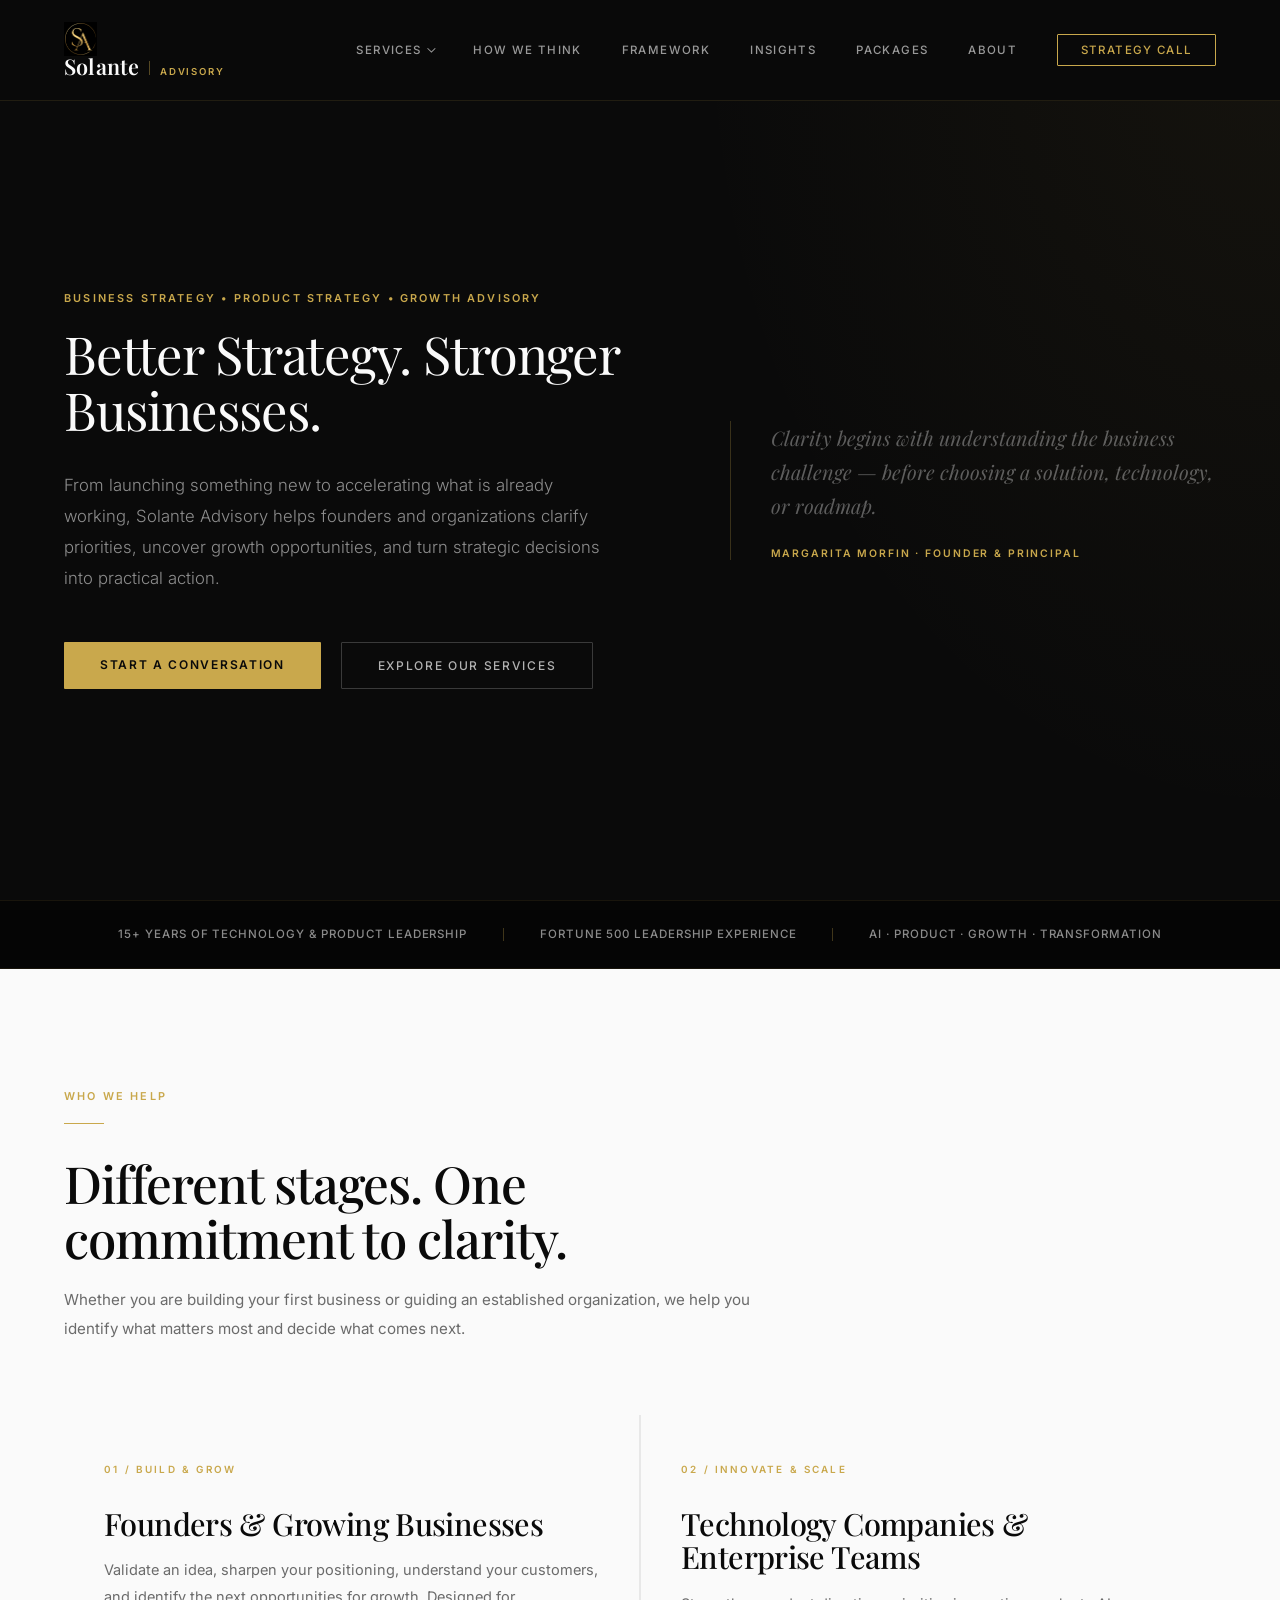
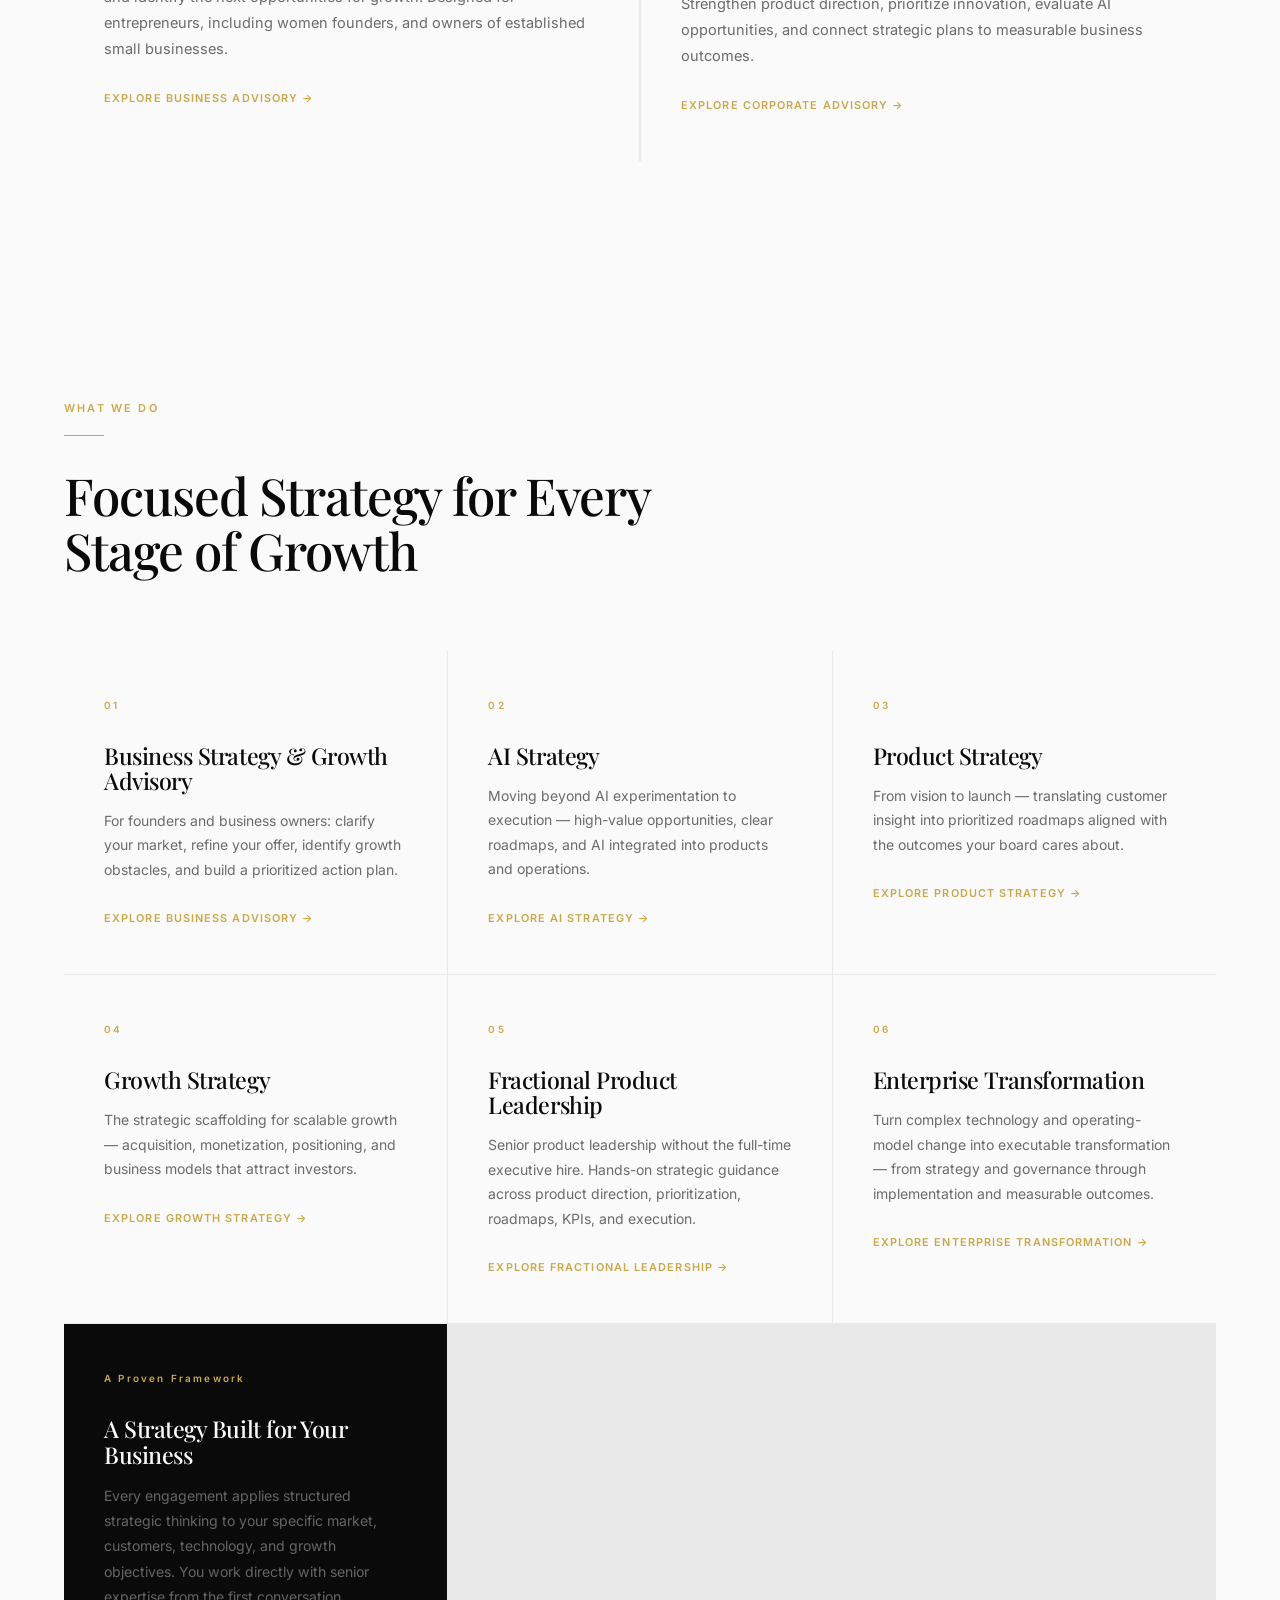
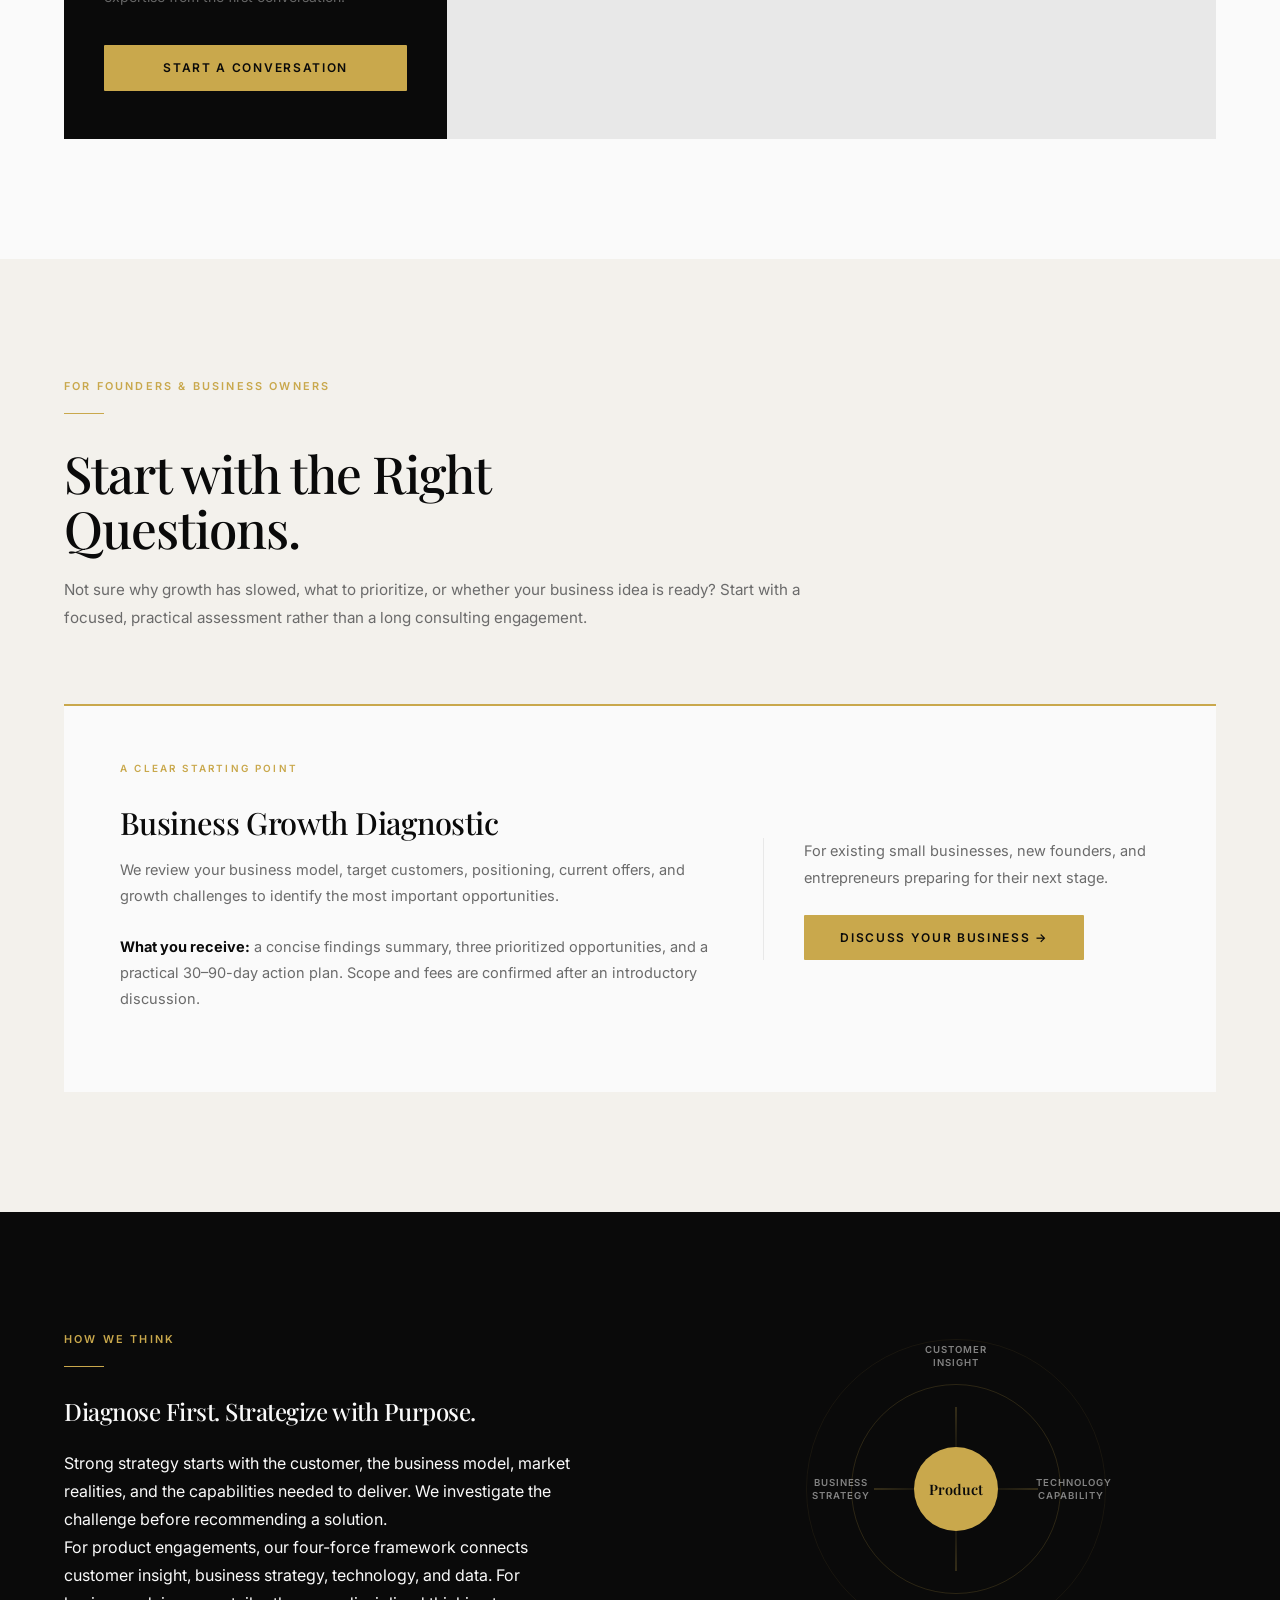
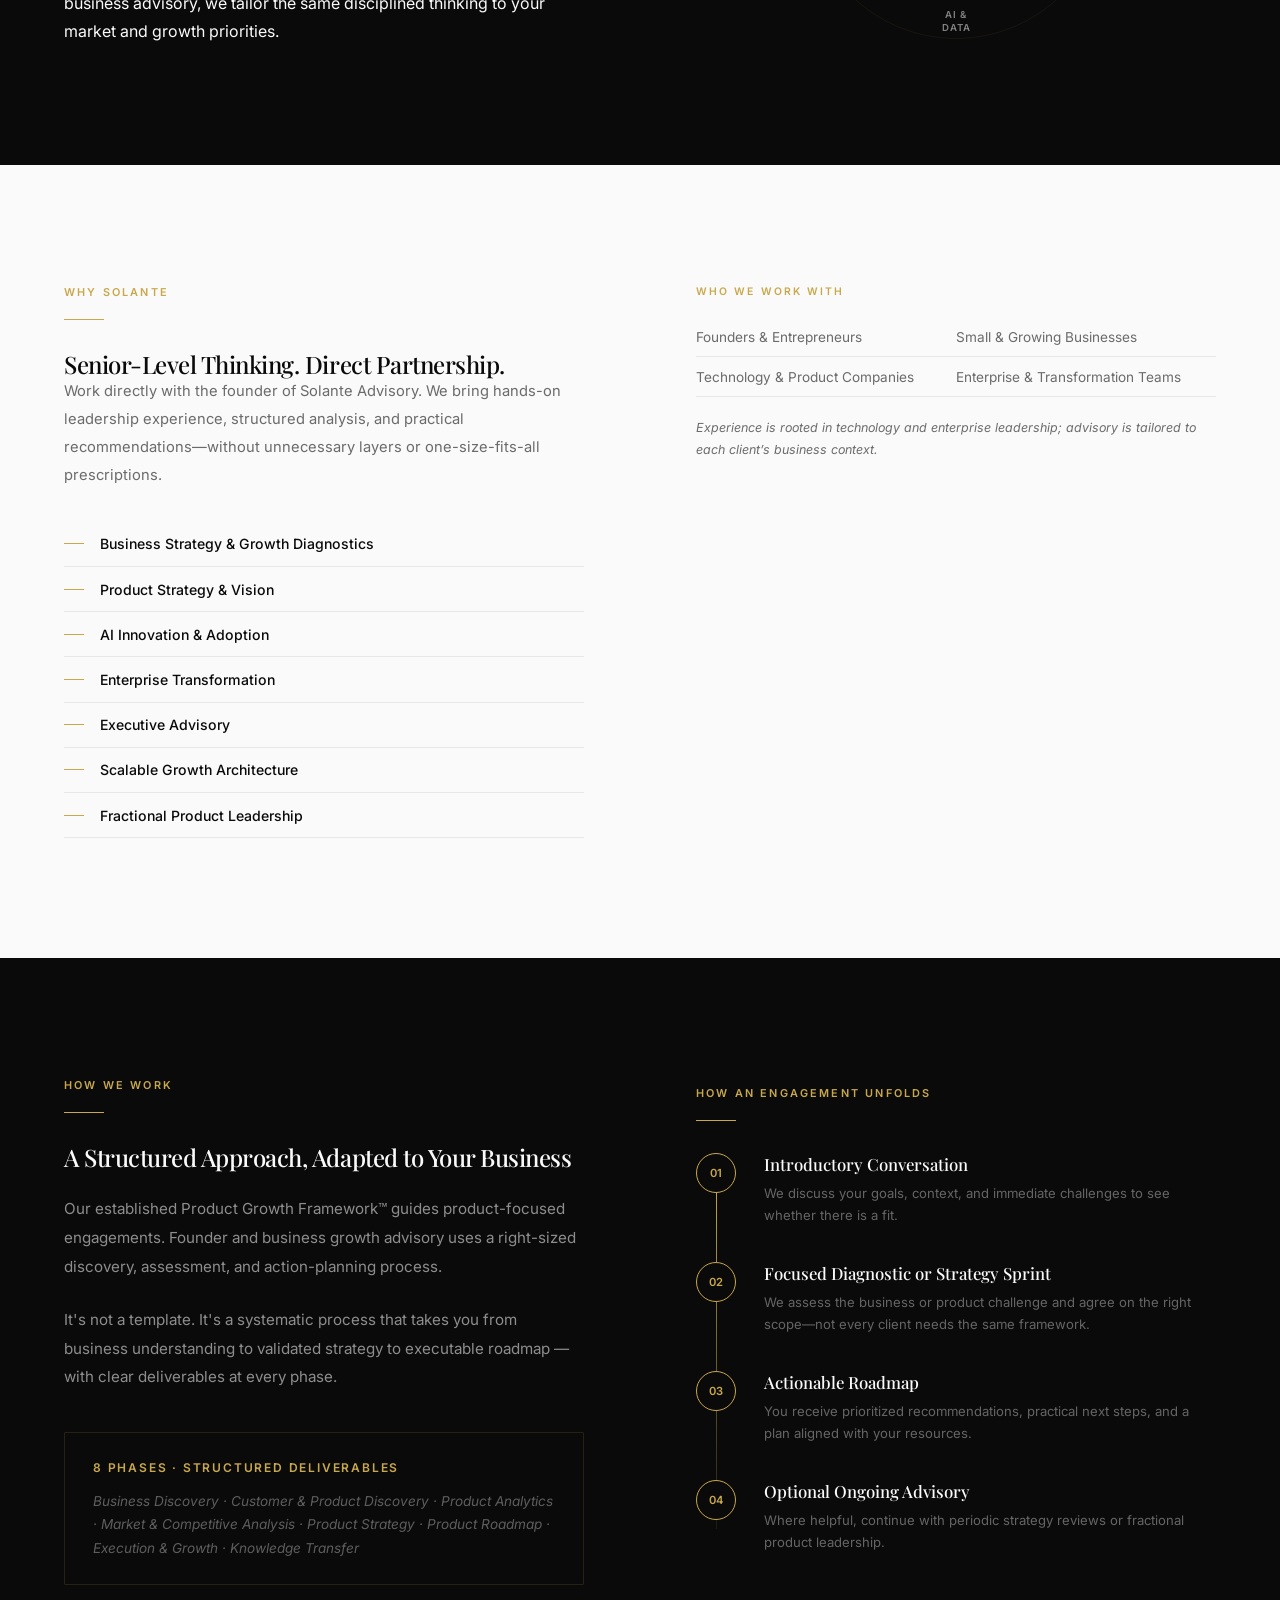
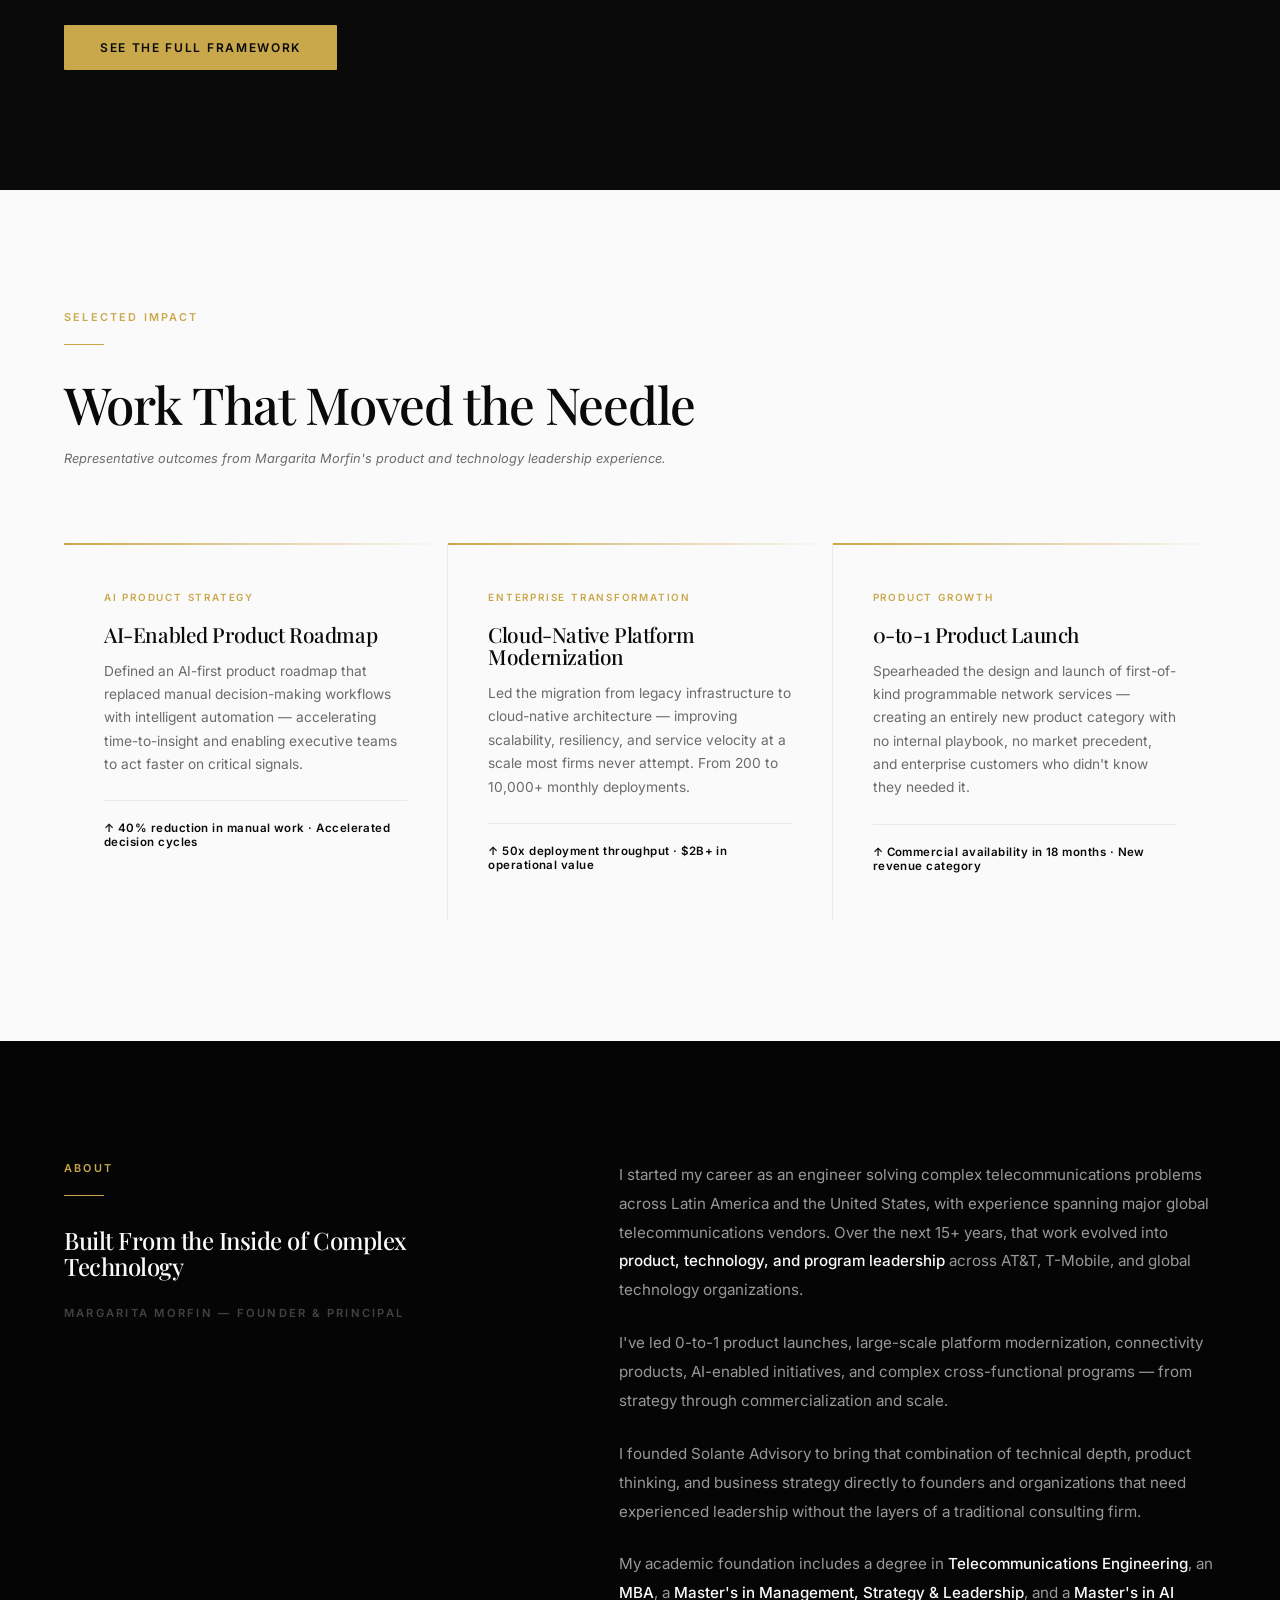
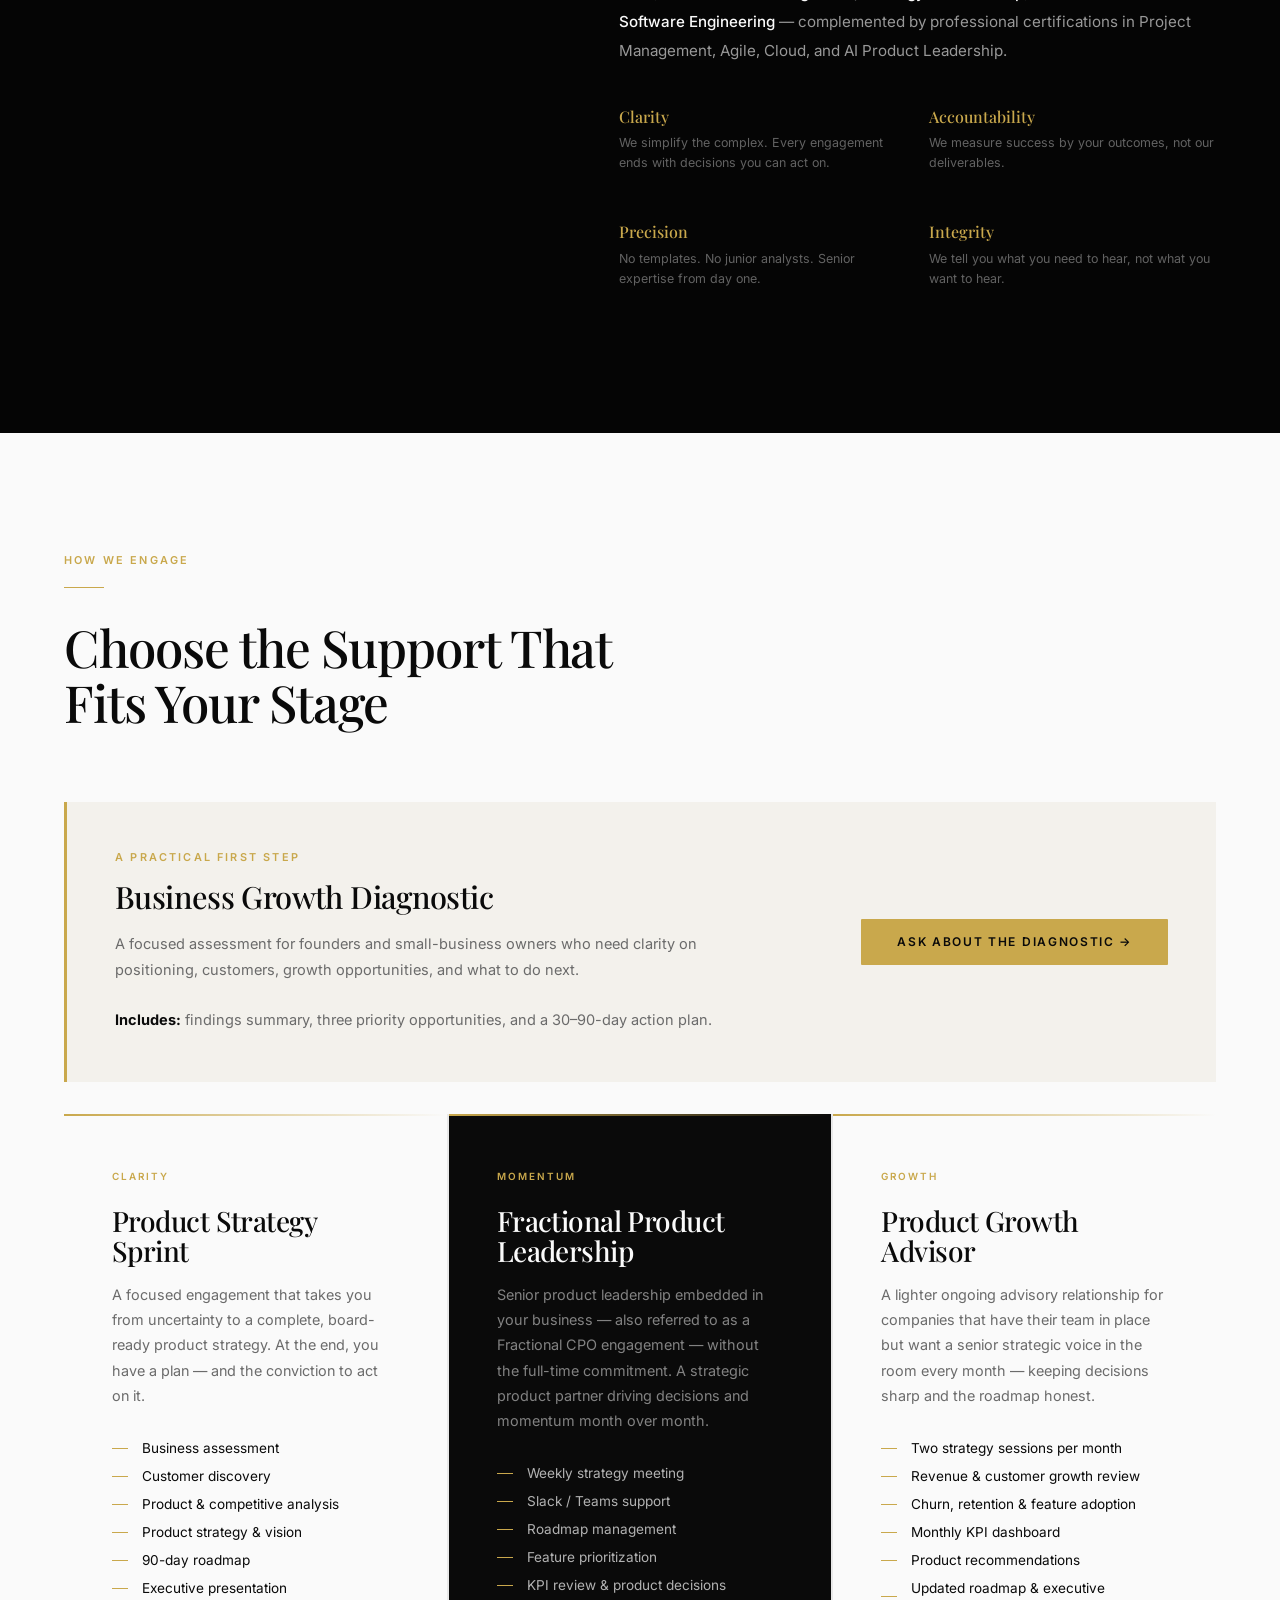
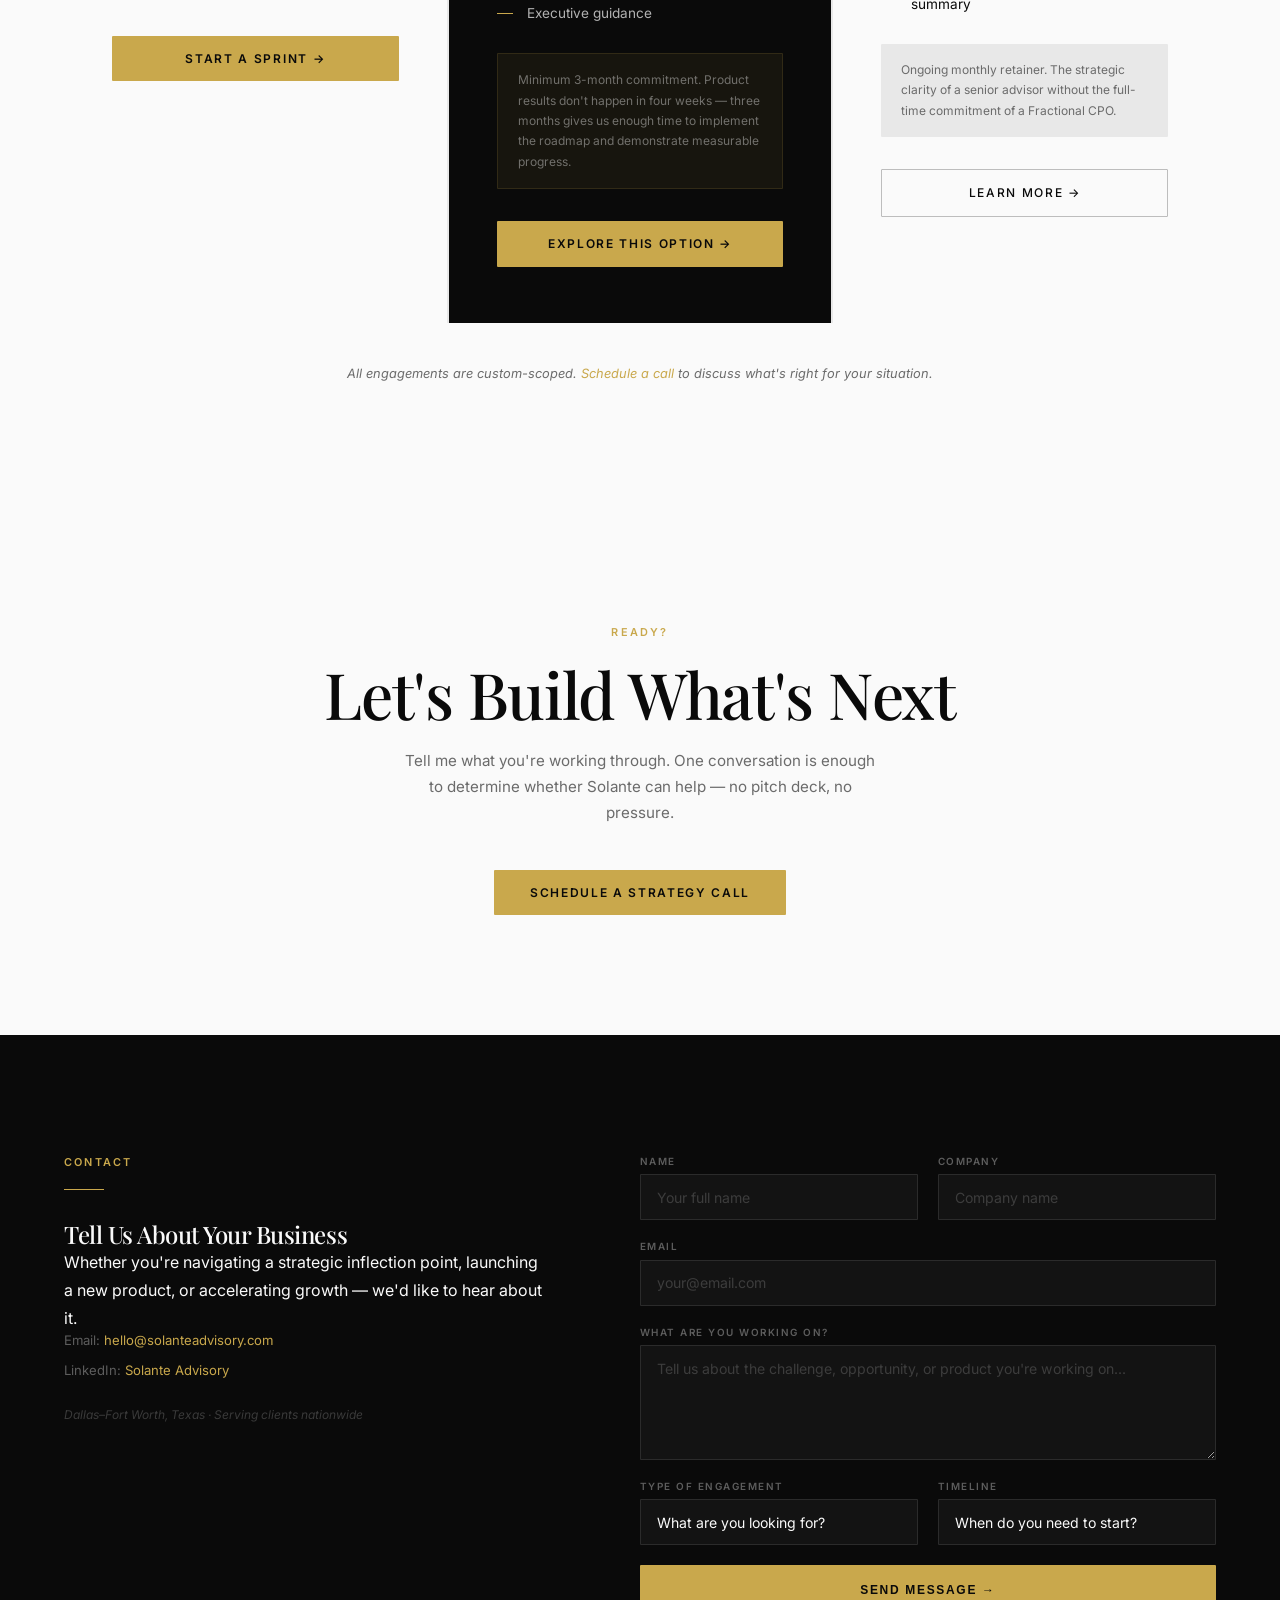
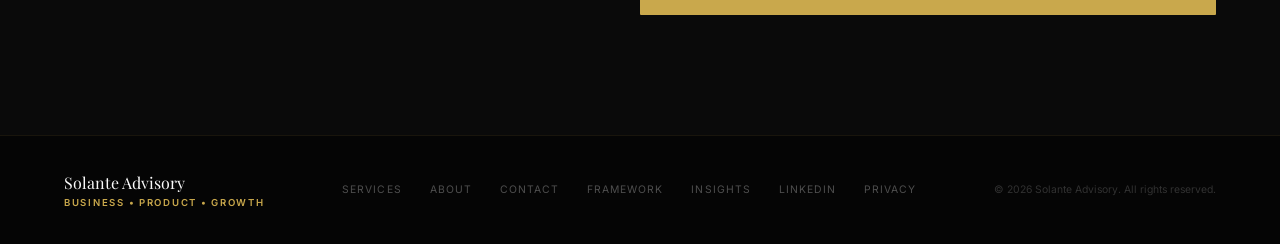
==== index.html @ 08cb82f1 "Add files via upload" ====
<!DOCTYPE html>

<html lang="en">
<head>
<!-- Google tag (gtag.js) -->
<script async="" src="https://www.googletagmanager.com/gtag/js?id=G-4NQ7SYV9KM"></script>
<script>
  window.dataLayer = window.dataLayer || [];
  function gtag(){dataLayer.push(arguments);}
  gtag('js', new Date());

  gtag('config', 'G-4NQ7SYV9KM');
</script>
<meta charset="utf-8"/>
<meta content="width=device-width, initial-scale=1.0" name="viewport"/>
<meta content="Solante Advisory helps founders, growing businesses, and enterprise leaders with business strategy, product strategy, growth advisory, AI strategy, and actionable roadmaps." name="description"/>
<link href="https://solanteadvisory.com/" rel="canonical"/>
<title>Solante Advisory | Business Strategy, Product Strategy &amp; Growth Advisory</title>
<link href="https://fonts.googleapis.com" rel="preconnect"/>
<link crossorigin="" href="https://fonts.gstatic.com" rel="preconnect"/>
<link as="style" href="https://fonts.googleapis.com/css2?family=Playfair+Display:ital,wght@0,400;0,500;0,600;1,400;1,500&amp;family=Inter:wght@300;400;500;600&amp;display=swap" rel="preload"/>
<link href="https://fonts.googleapis.com/css2?family=Playfair+Display:ital,wght@0,400;0,500;0,600;1,400;1,500&amp;family=Inter:wght@300;400;500;600&amp;display=swap" media="print" onload="this.media='all'" rel="stylesheet"/>
<noscript><link href="https://fonts.googleapis.com/css2?family=Playfair+Display:ital,wght@0,400;0,500;0,600;1,400;1,500&amp;family=Inter:wght@300;400;500;600&amp;display=swap" rel="stylesheet"/></noscript>
<link href="/styles.css" rel="stylesheet"/>
<meta content="Solante Advisory | Business Strategy &amp; Growth Advisory" property="og:title"/>
<meta content="Solante Advisory helps founders, growing businesses, and enterprise leaders with business strategy, product strategy, growth advisory, AI strategy, and actionable roadmaps." property="og:description"/>
<meta content="website" property="og:type"/>
<meta content="https://solanteadvisory.com/" property="og:url"/>
<script type="application/ld+json">
{
  "@context": "https://schema.org",
  "@graph": [
    {
      "@type": "Organization",
      "@id": "https://solanteadvisory.com/#organization",
      "name": "Solante Advisory",
      "url": "https://solanteadvisory.com/",
      "founder": { "@id": "https://solanteadvisory.com/#margarita-morfin" },
      "sameAs": [ "https://linkedin.com/company/solante-advisory" ]
    },
    {
      "@type": "WebSite",
      "@id": "https://solanteadvisory.com/#website",
      "name": "Solante Advisory",
      "url": "https://solanteadvisory.com/",
      "publisher": { "@id": "https://solanteadvisory.com/#organization" }
    },
    {
      "@type": "Person",
      "@id": "https://solanteadvisory.com/#margarita-morfin",
      "name": "Margarita Morfin",
      "jobTitle": "Founder & Principal",
      "url": "https://solanteadvisory.com/",
      "worksFor": { "@id": "https://solanteadvisory.com/#organization" }
    }
  ]
}
</script>
</head>
<body>
<nav id="nav">
<div class="nav-logo">
<a aria-label="Solante Advisory — Home" class="nav-wordmark" href="/">
<img alt="" class="wm-mark" height="34" src="/logo-mark.png" width="34"/>
<span class="wm-text">
<span class="wm-main">Solante</span>
<span aria-hidden="true" class="wm-rule"></span>
<span class="wm-sub">Advisory</span>
</span>
</a>
</div>
<div class="nav-links" id="navLinks">
<div class="nav-item-dropdown">
<a href="/#services">Services</a>
<div class="dropdown-menu">
<a href="/services/ai-strategy">AI Strategy</a>
<a href="/services/product-strategy">Product Strategy</a>
<a href="/services/growth-strategy">Growth Strategy</a>
<a href="/services/fractional-product-leadership">Fractional Product Leadership</a>
<a href="/services/enterprise-transformation">Enterprise Transformation</a>
</div>
</div>
<a href="/#philosophy">How We Think</a>
<a href="/methodology">Framework</a>
<a href="/insights">Insights</a>
<a href="/#packages">Packages</a>
<a href="/#about">About</a>
<a class="nav-cta" data-ga="strategy_call" href="/#contact">Strategy Call</a>
</div>
<div aria-label="Toggle menu" class="hamburger" onclick="toggleNav()">
<span></span><span></span><span></span>
</div>
</nav>
<!-- HERO -->
<section class="hero">
<div class="hero-left">
<span class="eyebrow reveal">Business Strategy • Product Strategy • Growth Advisory</span>
<h1 class="reveal" style="font-size:clamp(2.3rem,4.1vw,3.75rem)">Better Strategy. Stronger Businesses.</h1>
<p class="hero-sub reveal">From launching something new to accelerating what is already working, Solante Advisory helps founders and organizations clarify priorities, uncover growth opportunities, and turn strategic decisions into practical action.</p>
<div class="hero-actions reveal" style="margin-bottom:0">
<a class="btn-primary" data-ga="strategy_call" href="#contact">Start a Conversation</a>
<a class="btn-ghost" href="#services">Explore Our Services</a>
</div>
</div>
<div class="hero-right">
<div class="hero-quote reveal">
<p>Clarity begins with understanding the business challenge — before choosing a solution, technology, or roadmap.</p>
<cite>Margarita Morfin · Founder &amp; Principal</cite>
</div>
</div>
</section>
<!-- CREDIBILITY BAR -->
<section aria-label="Credentials" class="credibility-bar reveal">
<span class="credibility-item">15+ Years of Technology &amp; Product Leadership</span>
<span aria-hidden="true" class="credibility-sep"></span>
<span class="credibility-item">Fortune 500 Leadership Experience</span>
<span aria-hidden="true" class="credibility-sep"></span>
<span class="credibility-item">AI · Product · Growth · Transformation</span>
</section><section class="section audience-section" id="who-we-help"><div class="section-header reveal"><span class="eyebrow">Who We Help</span><span class="gold-rule"></span><h2>Different stages. One commitment to clarity.</h2><p class="audience-intro">Whether you are building your first business or guiding an established organization, we help you identify what matters most and decide what comes next.</p></div><div class="audience-grid"><div class="audience-card reveal"><span class="svc-num">01 / BUILD &amp; GROW</span><h3>Founders &amp; Growing Businesses</h3><p>Validate an idea, sharpen your positioning, understand your customers, and identify the next opportunities for growth. Designed for entrepreneurs, including women founders, and owners of established small businesses.</p><a class="svc-link" href="#business-advisory">Explore Business Advisory →</a></div><div class="audience-card reveal reveal-delay-1"><span class="svc-num">02 / INNOVATE &amp; SCALE</span><h3>Technology Companies &amp; Enterprise Teams</h3><p>Strengthen product direction, prioritize innovation, evaluate AI opportunities, and connect strategic plans to measurable business outcomes.</p><a class="svc-link" href="#services">Explore Corporate Advisory →</a></div></div></section>
<!-- SERVICES (condensed teasers, each linking to its own page) -->
<section class="section" id="services">
<div class="section-header reveal">
<span class="eyebrow">What We Do</span>
<span class="gold-rule"></span>
<h2>Focused Strategy for Every Stage of Growth</h2>
</div>
<div class="services-grid"><a class="svc reveal" href="#business-advisory"><span class="svc-num">01</span><h3>Business Strategy &amp; Growth Advisory</h3><p>For founders and business owners: clarify your market, refine your offer, identify growth obstacles, and build a prioritized action plan.</p><span class="svc-link">Explore Business Advisory →</span></a>
<a class="svc reveal" href="/services/ai-strategy">
<span class="svc-num">02</span>
<h3>AI Strategy</h3>
<p>Moving beyond AI experimentation to execution — high-value opportunities, clear roadmaps, and AI integrated into products and operations.</p>
<span class="svc-link">Explore AI Strategy →</span>
</a>
<a class="svc reveal reveal-delay-1" href="/services/product-strategy">
<span class="svc-num">03</span>
<h3>Product Strategy</h3>
<p>From vision to launch — translating customer insight into prioritized roadmaps aligned with the outcomes your board cares about.</p>
<span class="svc-link">Explore Product Strategy →</span>
</a>
<a class="svc reveal reveal-delay-2" href="/services/growth-strategy">
<span class="svc-num">04</span>
<h3>Growth Strategy</h3>
<p>The strategic scaffolding for scalable growth — acquisition, monetization, positioning, and business models that attract investors.</p>
<span class="svc-link">Explore Growth Strategy →</span>
</a>
<a class="svc reveal" href="/services/fractional-product-leadership">
<span class="svc-num">05</span>
<h3>Fractional Product Leadership</h3>
<p>Senior product leadership without the full-time executive hire. Hands-on strategic guidance across product direction, prioritization, roadmaps, KPIs, and execution.</p>
<span class="svc-link">Explore Fractional Leadership →</span>
</a>
<a class="svc reveal reveal-delay-1" href="/services/enterprise-transformation">
<span class="svc-num">06</span>
<h3>Enterprise Transformation</h3>
<p>Turn complex technology and operating-model change into executable transformation — from strategy and governance through implementation and measurable outcomes.</p>
<span class="svc-link">Explore Enterprise Transformation →</span>
</a>
<div class="svc svc-dark reveal reveal-delay-2" style="display:flex;flex-direction:column;justify-content:flex-end;padding:3rem 2.5rem">
<span class="svc-num">A Proven Framework</span>
<h3 style="color:var(--white)">A Strategy Built for Your Business</h3>
<p style="color:rgba(250,250,250,.38);font-size:.88rem;line-height:1.8;margin-bottom:2.25rem">Every engagement applies structured strategic thinking to your specific market, customers, technology, and growth objectives. You work directly with senior expertise from the first conversation.</p>
<a class="btn-primary" data-ga="strategy_call" href="#contact" style="text-align:center">Start a Conversation</a>
</div>
</div>
</section><section class="section business-offer" id="business-advisory"><div class="section-header reveal"><span class="eyebrow">For Founders &amp; Business Owners</span><span class="gold-rule"></span><h2>Start with the Right Questions.</h2><p class="audience-intro">Not sure why growth has slowed, what to prioritize, or whether your business idea is ready? Start with a focused, practical assessment rather than a long consulting engagement.</p></div><div class="offer-panel reveal"><div><span class="svc-num">A CLEAR STARTING POINT</span><h3>Business Growth Diagnostic</h3><p>We review your business model, target customers, positioning, current offers, and growth challenges to identify the most important opportunities.</p><p><strong>What you receive:</strong> a concise findings summary, three prioritized opportunities, and a practical 30–90-day action plan. Scope and fees are confirmed after an introductory discussion.</p></div><div class="offer-action"><p>For existing small businesses, new founders, and entrepreneurs preparing for their next stage.</p><a class="btn-primary" data-ga="strategy_call" href="#contact">Discuss Your Business →</a></div></div></section>
<!-- HOW WE THINK -->
<section class="section section-dark" id="philosophy">
<div class="philosophy-grid">
<div class="reveal">
<span class="eyebrow">How We Think</span>
<span class="gold-rule"></span>
<h2 style="color:var(--white);margin-bottom:1.5rem">Diagnose First. Strategize with Purpose.</h2>
<p>Strong strategy starts with the customer, the business model, market realities, and the capabilities needed to deliver. We investigate the challenge before recommending a solution.</p>
<p>For product engagements, our four-force framework connects customer insight, business strategy, technology, and data. For business advisory, we tailor the same disciplined thinking to your market and growth priorities.</p>
</div>
<div class="reveal" style="display:flex;align-items:center;justify-content:center">
<div class="framework">
<div class="fw-outer"></div>
<div class="fw-ring"></div>
<div class="fw-center">Product</div>
<div class="fw-line t"></div>
<div class="fw-line r"></div>
<div class="fw-line b"></div>
<div class="fw-line l"></div>
<div class="fw-node t">Customer<br/>Insight</div>
<div class="fw-node r">Technology<br/>Capability</div>
<div class="fw-node b">AI &amp;<br/>Data</div>
<div class="fw-node l">Business<br/>Strategy</div>
</div>
</div>
</div>
</section>
<!-- WHY SOLANTE -->
<section class="section" id="why">
<div class="why-grid">
<div class="reveal">
<span class="eyebrow">Why Solante</span>
<span class="gold-rule"></span>
<h2>Senior-Level Thinking. Direct Partnership.</h2>
<p style="color:var(--gray);line-height:1.9;margin-bottom:2rem;font-size:.92rem">Work directly with the founder of Solante Advisory. We bring hands-on leadership experience, structured analysis, and practical recommendations—without unnecessary layers or one-size-fits-all prescriptions.</p>
<ul class="cap-list"><li>Business Strategy &amp; Growth Diagnostics</li>
<li>Product Strategy &amp; Vision</li>
<li>AI Innovation &amp; Adoption</li>
<li>Enterprise Transformation</li>
<li>Executive Advisory</li>
<li>Scalable Growth Architecture</li>
<li>Fractional Product Leadership</li>
</ul>
</div>
<div class="reveal">
<span class="ind-label">Who We Work With</span>
<div class="ind-grid">
<div class="ind-item">Founders &amp; Entrepreneurs</div>
<div class="ind-item">Small &amp; Growing Businesses</div>
<div class="ind-item">Technology &amp; Product Companies</div>
<div class="ind-item">Enterprise &amp; Transformation Teams</div>
</div>
<p style="font-size:.78rem;color:var(--gray);font-style:italic;margin-top:1.25rem">Experience is rooted in technology and enterprise leadership; advisory is tailored to each client’s business context.</p>
</div>
</div>
</section>
<!-- HOW WE WORK / FRAMEWORK TEASER -->
<section class="section section-dark" id="process">
<div style="display:grid;grid-template-columns:1fr 1fr;gap:7rem;align-items:start">
<div class="reveal">
<span class="eyebrow">How We Work</span>
<span class="gold-rule"></span>
<h2 style="color:var(--white);margin-bottom:1.5rem">A Structured Approach, Adapted to Your Business</h2>
<p style="color:rgba(250,250,250,.55);font-size:.95rem;line-height:1.9;margin-bottom:1.5rem">Our established Product Growth Framework™ guides product-focused engagements. Founder and business growth advisory uses a right-sized discovery, assessment, and action-planning process.</p>
<p style="color:rgba(250,250,250,.55);font-size:.95rem;line-height:1.9;margin-bottom:2.5rem">It's not a template. It's a systematic process that takes you from business understanding to validated strategy to executable roadmap — with clear deliverables at every phase.</p>
<div style="border:1px solid rgba(201,168,76,.15);border-radius:1px;padding:1.5rem 1.75rem;margin-bottom:2.5rem">
<p style="font-size:.75rem;font-weight:600;letter-spacing:.15em;text-transform:uppercase;color:var(--gold);margin-bottom:.75rem">8 Phases · Structured Deliverables</p>
<p style="font-size:.85rem;color:rgba(250,250,250,.35);line-height:1.7;font-style:italic">Business Discovery · Customer &amp; Product Discovery · Product Analytics · Market &amp; Competitive Analysis · Product Strategy · Product Roadmap · Execution &amp; Growth · Knowledge Transfer</p>
</div>
<a class="btn-primary" href="/methodology">See the Full Framework</a>
</div>
<div class="reveal" style="padding-top:.5rem">
<span class="eyebrow">How an Engagement Unfolds</span>
<span class="gold-rule"></span>
<div style="display:flex;flex-direction:column;gap:0;position:relative">
<div style="position:absolute;left:20px;top:24px;bottom:24px;width:1px;background:linear-gradient(to bottom,var(--gold),rgba(201,168,76,.1))"></div>
<div style="display:flex;gap:1.75rem;padding-bottom:2.25rem;position:relative">
<div style="width:40px;height:40px;border-radius:50%;border:1px solid var(--gold);display:flex;align-items:center;justify-content:center;font-size:.7rem;font-weight:600;color:var(--gold);flex-shrink:0;background:#0A0A0A;z-index:1">01</div>
<div>
<h4 style="font-family:var(--serif);font-size:1.05rem;color:var(--white);margin-bottom:.4rem;font-weight:500">Introductory Conversation</h4>
<p style="font-size:.82rem;color:rgba(250,250,250,.38);line-height:1.7">We discuss your goals, context, and immediate challenges to see whether there is a fit.</p>
</div>
</div>
<div style="display:flex;gap:1.75rem;padding-bottom:2.25rem;position:relative">
<div style="width:40px;height:40px;border-radius:50%;border:1px solid var(--gold);display:flex;align-items:center;justify-content:center;font-size:.7rem;font-weight:600;color:var(--gold);flex-shrink:0;background:#0A0A0A;z-index:1">02</div>
<div>
<h4 style="font-family:var(--serif);font-size:1.05rem;color:var(--white);margin-bottom:.4rem;font-weight:500">Focused Diagnostic or Strategy Sprint</h4>
<p style="font-size:.82rem;color:rgba(250,250,250,.38);line-height:1.7">We assess the business or product challenge and agree on the right scope—not every client needs the same framework.</p>
</div>
</div>
<div style="display:flex;gap:1.75rem;padding-bottom:2.25rem;position:relative">
<div style="width:40px;height:40px;border-radius:50%;border:1px solid var(--gold);display:flex;align-items:center;justify-content:center;font-size:.7rem;font-weight:600;color:var(--gold);flex-shrink:0;background:#0A0A0A;z-index:1">03</div>
<div>
<h4 style="font-family:var(--serif);font-size:1.05rem;color:var(--white);margin-bottom:.4rem;font-weight:500">Actionable Roadmap</h4>
<p style="font-size:.82rem;color:rgba(250,250,250,.38);line-height:1.7">You receive prioritized recommendations, practical next steps, and a plan aligned with your resources.</p>
</div>
</div>
<div style="display:flex;gap:1.75rem;position:relative">
<div style="width:40px;height:40px;border-radius:50%;border:1px solid var(--gold);display:flex;align-items:center;justify-content:center;font-size:.7rem;font-weight:600;color:var(--gold);flex-shrink:0;background:#0A0A0A;z-index:1">04</div>
<div>
<h4 style="font-family:var(--serif);font-size:1.05rem;color:var(--white);margin-bottom:.4rem;font-weight:500">Optional Ongoing Advisory</h4>
<p style="font-size:.82rem;color:rgba(250,250,250,.38);line-height:1.7">Where helpful, continue with periodic strategy reviews or fractional product leadership.</p>
</div>
</div>
</div>
</div>
</div>
</section>
<!-- ENGAGEMENTS -->
<section class="section" id="engagements">
<div class="section-header reveal">
<span class="eyebrow">Selected Impact</span>
<span class="gold-rule"></span>
<h2>Work That Moved the Needle</h2>
<p style="font-size:.8rem;color:var(--gray);font-style:italic;margin-top:1rem">Representative outcomes from Margarita Morfin's product and technology leadership experience.</p>
</div>
<div class="eng-grid">
<div class="eng reveal">
<span class="eng-cat">AI Product Strategy</span>
<h3>AI-Enabled Product Roadmap</h3>
<p>Defined an AI-first product roadmap that replaced manual decision-making workflows with intelligent automation — accelerating time-to-insight and enabling executive teams to act faster on critical signals.</p>
<div class="eng-result">↑ 40% reduction in manual work · Accelerated decision cycles</div>
</div>
<div class="eng reveal reveal-delay-1">
<span class="eng-cat">Enterprise Transformation</span>
<h3>Cloud-Native Platform Modernization</h3>
<p>Led the migration from legacy infrastructure to cloud-native architecture — improving scalability, resiliency, and service velocity at a scale most firms never attempt. From 200 to 10,000+ monthly deployments.</p>
<div class="eng-result">↑ 50x deployment throughput · $2B+ in operational value</div>
</div>
<div class="eng reveal reveal-delay-2">
<span class="eng-cat">Product Growth</span>
<h3>0-to-1 Product Launch</h3>
<p>Spearheaded the design and launch of first-of-kind programmable network services — creating an entirely new product category with no internal playbook, no market precedent, and enterprise customers who didn't know they needed it.</p>
<div class="eng-result">↑ Commercial availability in 18 months · New revenue category</div>
</div>
</div>
</section>
<!-- ABOUT -->
<section class="section section-alt" id="about">
<div class="about-grid">
<div class="reveal">
<span class="eyebrow">About</span>
<span class="gold-rule"></span>
<h2 style="color:var(--white)">Built From the Inside of Complex Technology</h2>
<p style="color:rgba(250,250,250,.25);font-size:.7rem;font-weight:600;letter-spacing:.2em;text-transform:uppercase;margin-top:1.5rem">Margarita Morfin — Founder &amp; Principal</p>
</div>
<div class="about-text reveal">
<p>I started my career as an engineer solving complex telecommunications problems across Latin America and the United States, with experience spanning major global telecommunications vendors. Over the next 15+ years, that work evolved into <strong>product, technology, and program leadership</strong> across AT&amp;T, T-Mobile, and global technology organizations.</p>
<p>I've led 0-to-1 product launches, large-scale platform modernization, connectivity products, AI-enabled initiatives, and complex cross-functional programs — from strategy through commercialization and scale.</p>
<p>I founded Solante Advisory to bring that combination of technical depth, product thinking, and business strategy directly to founders and organizations that need experienced leadership without the layers of a traditional consulting firm.</p>
<p>My academic foundation includes a degree in <strong>Telecommunications Engineering</strong>, an <strong>MBA</strong>, a <strong>Master's in Management, Strategy &amp; Leadership</strong>, and a <strong>Master's in AI Software Engineering</strong> — complemented by professional certifications in Project Management, Agile, Cloud, and AI Product Leadership.</p>
<div class="values-grid">
<div class="val">
<h4>Clarity</h4>
<p>We simplify the complex. Every engagement ends with decisions you can act on.</p>
</div>
<div class="val">
<h4>Accountability</h4>
<p>We measure success by your outcomes, not our deliverables.</p>
</div>
<div class="val">
<h4>Precision</h4>
<p>No templates. No junior analysts. Senior expertise from day one.</p>
</div>
<div class="val">
<h4>Integrity</h4>
<p>We tell you what you need to hear, not what you want to hear.</p>
</div>
</div>
</div>
</div>
</section>
<!-- PACKAGES -->
<section class="section" id="packages">
<div class="section-header reveal">
<span class="eyebrow">How We Engage</span>
<span class="gold-rule"></span>
<h2>Choose the Support That Fits Your Stage</h2>
</div>
<div class="intro-package reveal"><div><span class="eyebrow">A Practical First Step</span><h3>Business Growth Diagnostic</h3><p>A focused assessment for founders and small-business owners who need clarity on positioning, customers, growth opportunities, and what to do next.</p><p><strong>Includes:</strong> findings summary, three priority opportunities, and a 30–90-day action plan.</p></div><a class="btn-primary" data-ga="strategy_call" href="#contact">Ask About the Diagnostic →</a></div><div style="display:grid;grid-template-columns:repeat(3,1fr);gap:2px;background:var(--gray-lt)">
<div style="background:var(--white);padding:3.5rem 3rem;position:relative;overflow:hidden">
<div style="position:absolute;top:0;left:0;right:0;height:2px;background:linear-gradient(90deg,var(--gold),transparent)"></div>
<span style="font-size:.62rem;font-weight:600;letter-spacing:.2em;text-transform:uppercase;color:var(--gold);display:block;margin-bottom:1.5rem">Clarity</span>
<h3 style="font-size:1.75rem;margin-bottom:1rem;font-weight:500">Product Strategy Sprint</h3>
<p style="font-size:.9rem;color:var(--gray);line-height:1.75;margin-bottom:2rem">A focused engagement that takes you from uncertainty to a complete, board-ready product strategy. At the end, you have a plan — and the conviction to act on it.</p>
<div style="display:flex;flex-direction:column;gap:.75rem;margin-bottom:2.5rem">
<div style="display:flex;align-items:center;gap:.875rem;font-size:.85rem;color:var(--black)"><span style="width:16px;height:1px;background:var(--gold);flex-shrink:0"></span>Business assessment</div>
<div style="display:flex;align-items:center;gap:.875rem;font-size:.85rem;color:var(--black)"><span style="width:16px;height:1px;background:var(--gold);flex-shrink:0"></span>Customer discovery</div>
<div style="display:flex;align-items:center;gap:.875rem;font-size:.85rem;color:var(--black)"><span style="width:16px;height:1px;background:var(--gold);flex-shrink:0"></span>Product &amp; competitive analysis</div>
<div style="display:flex;align-items:center;gap:.875rem;font-size:.85rem;color:var(--black)"><span style="width:16px;height:1px;background:var(--gold);flex-shrink:0"></span>Product strategy &amp; vision</div>
<div style="display:flex;align-items:center;gap:.875rem;font-size:.85rem;color:var(--black)"><span style="width:16px;height:1px;background:var(--gold);flex-shrink:0"></span>90-day roadmap</div>
<div style="display:flex;align-items:center;gap:.875rem;font-size:.85rem;color:var(--black)"><span style="width:16px;height:1px;background:var(--gold);flex-shrink:0"></span>Executive presentation</div>
</div>
<a class="btn-primary" href="#contact" style="display:block;text-align:center">Start a Sprint →</a>
</div>
<div style="background:#0A0A0A;padding:3.5rem 3rem;position:relative;overflow:hidden">
<div style="position:absolute;top:0;left:0;right:0;height:2px;background:linear-gradient(90deg,var(--gold),transparent)"></div>
<span style="font-size:.62rem;font-weight:600;letter-spacing:.2em;text-transform:uppercase;color:var(--gold);display:block;margin-bottom:1.5rem">Momentum</span>
<h3 style="font-size:1.75rem;margin-bottom:1rem;font-weight:500;color:var(--white)">Fractional Product Leadership</h3>
<p style="font-size:.9rem;color:rgba(250,250,250,.5);line-height:1.75;margin-bottom:2rem">Senior product leadership embedded in your business — also referred to as a Fractional CPO engagement — without the full-time commitment. A strategic product partner driving decisions and momentum month over month.</p>
<div style="display:flex;flex-direction:column;gap:.75rem;margin-bottom:2rem">
<div style="display:flex;align-items:center;gap:.875rem;font-size:.85rem;color:rgba(250,250,250,.7)"><span style="width:16px;height:1px;background:var(--gold);flex-shrink:0"></span>Weekly strategy meeting</div>
<div style="display:flex;align-items:center;gap:.875rem;font-size:.85rem;color:rgba(250,250,250,.7)"><span style="width:16px;height:1px;background:var(--gold);flex-shrink:0"></span>Slack / Teams support</div>
<div style="display:flex;align-items:center;gap:.875rem;font-size:.85rem;color:rgba(250,250,250,.7)"><span style="width:16px;height:1px;background:var(--gold);flex-shrink:0"></span>Roadmap management</div>
<div style="display:flex;align-items:center;gap:.875rem;font-size:.85rem;color:rgba(250,250,250,.7)"><span style="width:16px;height:1px;background:var(--gold);flex-shrink:0"></span>Feature prioritization</div>
<div style="display:flex;align-items:center;gap:.875rem;font-size:.85rem;color:rgba(250,250,250,.7)"><span style="width:16px;height:1px;background:var(--gold);flex-shrink:0"></span>KPI review &amp; product decisions</div>
<div style="display:flex;align-items:center;gap:.875rem;font-size:.85rem;color:rgba(250,250,250,.7)"><span style="width:16px;height:1px;background:var(--gold);flex-shrink:0"></span>Executive guidance</div>
</div>
<div style="padding:1rem 1.25rem;background:rgba(201,168,76,.07);border:1px solid rgba(201,168,76,.15);border-radius:1px;margin-bottom:2rem">
<p style="font-size:.75rem;color:rgba(250,250,250,.4);line-height:1.7">Minimum 3-month commitment. Product results don't happen in four weeks — three months gives us enough time to implement the roadmap and demonstrate measurable progress.</p>
</div>
<a class="btn-primary" href="#contact" style="display:block;text-align:center">Explore This Option →</a>
</div>
<div style="background:var(--white);padding:3.5rem 3rem;position:relative;overflow:hidden">
<div style="position:absolute;top:0;left:0;right:0;height:2px;background:linear-gradient(90deg,var(--gold),transparent)"></div>
<span style="font-size:.62rem;font-weight:600;letter-spacing:.2em;text-transform:uppercase;color:var(--gold);display:block;margin-bottom:1.5rem">Growth</span>
<h3 style="font-size:1.75rem;margin-bottom:1rem;font-weight:500">Product Growth Advisor</h3>
<p style="font-size:.9rem;color:var(--gray);line-height:1.75;margin-bottom:2rem">A lighter ongoing advisory relationship for companies that have their team in place but want a senior strategic voice in the room every month — keeping decisions sharp and the roadmap honest.</p>
<div style="display:flex;flex-direction:column;gap:.75rem;margin-bottom:2rem">
<div style="display:flex;align-items:center;gap:.875rem;font-size:.85rem;color:var(--black)"><span style="width:16px;height:1px;background:var(--gold);flex-shrink:0"></span>Two strategy sessions per month</div>
<div style="display:flex;align-items:center;gap:.875rem;font-size:.85rem;color:var(--black)"><span style="width:16px;height:1px;background:var(--gold);flex-shrink:0"></span>Revenue &amp; customer growth review</div>
<div style="display:flex;align-items:center;gap:.875rem;font-size:.85rem;color:var(--black)"><span style="width:16px;height:1px;background:var(--gold);flex-shrink:0"></span>Churn, retention &amp; feature adoption</div>
<div style="display:flex;align-items:center;gap:.875rem;font-size:.85rem;color:var(--black)"><span style="width:16px;height:1px;background:var(--gold);flex-shrink:0"></span>Monthly KPI dashboard</div>
<div style="display:flex;align-items:center;gap:.875rem;font-size:.85rem;color:var(--black)"><span style="width:16px;height:1px;background:var(--gold);flex-shrink:0"></span>Product recommendations</div>
<div style="display:flex;align-items:center;gap:.875rem;font-size:.85rem;color:var(--black)"><span style="width:16px;height:1px;background:var(--gold);flex-shrink:0"></span>Updated roadmap &amp; executive summary</div>
</div>
<div style="padding:1rem 1.25rem;background:var(--gray-lt);border-radius:1px;margin-bottom:2rem">
<p style="font-size:.75rem;color:var(--gray);line-height:1.7">Ongoing monthly retainer. The strategic clarity of a senior advisor without the full-time commitment of a Fractional CPO.</p>
</div>
<a class="btn-ghost-dark" href="#contact" style="display:block;text-align:center">Learn More →</a>
</div>
</div>
<p style="text-align:center;font-size:.8rem;color:var(--gray);margin-top:2.5rem;font-style:italic">All engagements are custom-scoped. <a data-ga="strategy_call" href="#contact" style="color:var(--gold)">Schedule a call</a> to discuss what's right for your situation.</p>
</section>
<!-- CTA -->
<section class="cta-strip">
<div class="reveal">
<span class="eyebrow" style="text-align:center;display:block">Ready?</span>
<h2>Let's Build What's Next</h2>
<p>Tell me what you're working through. One conversation is enough to determine whether Solante can help — no pitch deck, no pressure.</p>
<a class="btn-primary" data-ga="strategy_call" href="#contact">Schedule a Strategy Call</a>
</div>
</section>
<!-- CONTACT -->
<section class="section section-dark" id="contact">
<div class="contact-grid">
<div class="reveal">
<span class="eyebrow">Contact</span>
<span class="gold-rule"></span>
<h2>Tell Us About Your Business</h2>
<p>Whether you're navigating a strategic inflection point, launching a new product, or accelerating growth — we'd like to hear about it.</p>
<div class="contact-detail">
<div class="c-item">Email: <a href="mailto:hello@solanteadvisory.com">hello@solanteadvisory.com</a></div>
<div class="c-item">LinkedIn: <a href="https://linkedin.com/company/solante-advisory" target="_blank">Solante Advisory</a></div>
<div class="c-item" style="margin-top:1rem;font-size:.75rem;font-style:italic;color:rgba(250,250,250,.2)">Dallas–Fort Worth, Texas · Serving clients nationwide</div>
</div>
</div>
<form action="https://formspree.io/f/xvzenryq" class="contact-form reveal" method="POST" onsubmit="handleForm(event)">
<div class="form-row">
<div class="fg">
<label for="name">Name</label>
<input id="name" name="name" placeholder="Your full name" required="" type="text"/>
</div>
<div class="fg">
<label for="company">Company</label>
<input id="company" name="company" placeholder="Company name" type="text"/>
</div>
</div>
<div class="fg">
<label for="email">Email</label>
<input id="email" name="email" placeholder="your@email.com" required="" type="email"/>
</div>
<div class="fg">
<label for="challenge">What are you working on?</label>
<textarea id="challenge" name="challenge" placeholder="Tell us about the challenge, opportunity, or product you're working on..."></textarea>
</div>
<div class="form-row">
<div class="fg">
<label for="engagement">Type of Engagement</label>
<select id="engagement" name="engagement">
<option>Business Strategy &amp; Growth Advisory</option><option>Business Launch &amp; Market Strategy</option><option>Business Growth Diagnostic</option><option disabled="" selected="" value="">What are you looking for?</option>
<option>Product Strategy Sprint</option>
<option>Fractional CPO</option>
<option>Product Growth Advisor</option>
<option>AI Strategy Advisory</option>
<option>Enterprise Transformation</option>
<option>Not sure yet — let's talk</option>
</select>
</div>
<div class="fg">
<label for="timeline">Timeline</label>
<select id="timeline" name="timeline">
<option disabled="" selected="" value="">When do you need to start?</option>
<option>Immediately</option>
<option>Within 1 month</option>
<option>Within 3 months</option>
<option>Still exploring</option>
</select>
</div>
</div>
<button class="btn-primary" id="submitBtn" style="width:100%;text-align:center;padding:1.1rem" type="submit">Send Message →</button>
<div id="success-msg" style="display:none;color:var(--gold);font-size:.82rem;letter-spacing:.04em;text-align:center;padding:.75rem">Thank you — we'll be in touch within 24 hours.</div>
</form>
</div>
</section>
<footer>
<div class="footer-brand">Solante Advisory<span>Business • Product • Growth</span></div>
<div class="footer-links">
<a href="/#services">Services</a>
<a href="/#about">About</a>
<a href="/#contact">Contact</a>
<a href="/methodology">Framework</a>
<a href="/insights">Insights</a>
<a href="https://linkedin.com/company/solante-advisory" target="_blank">LinkedIn</a>
<a href="#">Privacy</a>
</div>
<div class="footer-copy">© 2026 Solante Advisory. All rights reserved.</div>
</footer>
<script>
async function handleForm(e){
  e.preventDefault();
  const btn=document.getElementById('submitBtn');
  btn.textContent='Sending...';
  btn.style.opacity='.7';
  btn.disabled=true;
  const form=e.target;
  const data=new FormData(form);
  try{
    const res=await fetch('https://formspree.io/f/xvzenryq',{
      method:'POST',
      body:data,
      headers:{'Accept':'application/json'}
    });
    if(res.ok){
      if(typeof gtag==='function'){
        gtag('event','generate_lead',{
          form_name:'contact',
          page_path:window.location.pathname,
          page_title:document.title
        });
      }
      document.getElementById('success-msg').style.display='block';
      btn.textContent='Message Sent ✓';
      btn.style.background='#4a7c59';
      btn.style.opacity='1';
      form.querySelectorAll('input,textarea,select').forEach(f=>f.value='');
    } else {
      btn.textContent='Try Again';
      btn.style.opacity='1';
      btn.disabled=false;
      alert('Something went wrong. Please email us at hello@solanteadvisory.com');
    }
  } catch(err){
    btn.textContent='Try Again';
    btn.style.opacity='1';
    btn.disabled=false;
    alert('Connection error. Please email us at hello@solanteadvisory.com');
  }
}
</script>
<script src="/script.js"></script>
</body>
</html>
---- styles.css ----
*,*::before,*::after{box-sizing:border-box;margin:0;padding:0}
:root{
  --black:#0A0A0A;--white:#FAFAFA;--gold:#C9A84C;--gold-lt:#F0E4C4;
  --gray:#6B6B6B;--gray-lt:#E8E8E8;--border:rgba(232,232,232,0.6);
  --serif:'Playfair Display',Georgia,serif;--sans:'Inter',system-ui,sans-serif;
}
html{scroll-behavior:smooth;font-size:16px}
body{background:var(--white);color:var(--black);font-family:var(--sans);-webkit-font-smoothing:antialiased;overflow-x:hidden}
::selection{background:var(--gold);color:var(--black)}
h1,h2,h3{font-family:var(--serif);font-weight:500;line-height:1.08;letter-spacing:-0.02em}
p{line-height:1.75}
a{text-decoration:none;color:inherit}
img{max-width:100%;height:auto}

/* EYEBROW & RULES */
.eyebrow{font-size:0.68rem;font-weight:600;letter-spacing:0.2em;text-transform:uppercase;color:var(--gold);display:block;margin-bottom:1.25rem}
.gold-rule{width:40px;height:1px;background:var(--gold);display:block;margin-bottom:2rem}

/* BUTTONS */
.btn-primary{display:inline-block;background:var(--gold);color:var(--black);padding:.95rem 2.25rem;font-size:.75rem;font-weight:600;letter-spacing:.14em;text-transform:uppercase;border:none;cursor:pointer;transition:all .25s;border-radius:1px}
.btn-primary:hover{background:#b8963c;transform:translateY(-1px)}
.btn-ghost{display:inline-block;background:transparent;color:rgba(250,250,250,.7);padding:.95rem 2.25rem;font-size:.75rem;font-weight:500;letter-spacing:.14em;text-transform:uppercase;border:1px solid rgba(250,250,250,.2);cursor:pointer;transition:all .25s;border-radius:1px}
.btn-ghost:hover{border-color:var(--gold);color:var(--gold)}
.btn-ghost-dark{display:inline-block;background:transparent;color:var(--black);padding:.95rem 2.25rem;font-size:.75rem;font-weight:500;letter-spacing:.14em;text-transform:uppercase;border:1px solid rgba(10,10,10,.25);cursor:pointer;transition:all .25s;border-radius:1px}
.btn-ghost-dark:hover{border-color:var(--gold);color:var(--gold)}

/* NAV */
nav{position:fixed;top:0;left:0;right:0;z-index:100;display:flex;align-items:center;justify-content:space-between;padding:1.4rem 5%;background:rgba(10,10,10,.96);backdrop-filter:blur(12px);border-bottom:1px solid rgba(201,168,76,.12);transition:padding .3s}
.nav-logo img{height:38px;width:auto;display:block}
.nav-logo a{display:block}
.nav-wordmark{display:flex;align-items:center;gap:.7rem;text-decoration:none}
.nav-wordmark .wm-mark{height:34px;width:auto;display:block}
.nav-wordmark .wm-text{display:flex;align-items:baseline;gap:.6rem}
.nav-wordmark .wm-main{font-family:var(--serif);font-size:1.35rem;font-weight:600;color:var(--white);letter-spacing:.01em;line-height:1}
.nav-wordmark .wm-rule{width:1px;height:14px;background:rgba(201,168,76,.4);display:inline-block}
.nav-wordmark .wm-sub{font-family:var(--sans);font-size:.6rem;font-weight:600;letter-spacing:.2em;text-transform:uppercase;color:var(--gold);line-height:1}
.nav-links{display:flex;gap:2.5rem;align-items:center}
.nav-links a{font-size:.72rem;font-weight:500;letter-spacing:.12em;text-transform:uppercase;color:rgba(250,250,250,.6);transition:color .2s}
.nav-links a:hover,.nav-links a.active{color:var(--gold)}
.nav-cta{background:transparent;border:1px solid var(--gold);color:var(--gold) !important;padding:.5rem 1.4rem;font-size:.72rem;font-weight:600;letter-spacing:.12em;text-transform:uppercase;border-radius:1px;transition:all .2s !important}
.nav-cta:hover{background:var(--gold) !important;color:var(--black) !important}
.hamburger{display:none;flex-direction:column;gap:5px;cursor:pointer;padding:4px}
.hamburger span{width:22px;height:1px;background:var(--white);display:block;transition:all .3s}

/* SERVICES DROPDOWN */
.nav-item-dropdown{position:relative}
.nav-item-dropdown>a{display:flex;align-items:center;gap:.35rem;cursor:pointer}
.nav-item-dropdown>a::after{content:'';width:6px;height:6px;border-right:1px solid currentColor;border-bottom:1px solid currentColor;transform:rotate(45deg) translateY(-2px);transition:transform .2s}
.nav-item-dropdown:hover>a::after{transform:rotate(225deg) translateY(2px)}
.dropdown-menu{position:absolute;top:100%;left:50%;transform:translateX(-50%);margin-top:1.1rem;background:#0d0d0d;border:1px solid rgba(201,168,76,.15);border-radius:2px;min-width:260px;padding:.5rem;opacity:0;visibility:hidden;transform:translateX(-50%) translateY(6px);transition:opacity .18s ease,transform .18s ease,visibility .18s;box-shadow:0 18px 40px rgba(0,0,0,.45)}
.nav-item-dropdown:hover .dropdown-menu,.nav-item-dropdown:focus-within .dropdown-menu{opacity:1;visibility:visible;transform:translateX(-50%) translateY(0)}
.dropdown-menu a{display:block;padding:.7rem .9rem;font-size:.68rem;letter-spacing:.08em;color:rgba(250,250,250,.65);text-transform:uppercase;border-radius:1px;transition:background .15s,color .15s}
.dropdown-menu a:hover{background:rgba(201,168,76,.08);color:var(--gold)}

/* HERO */
.hero{min-height:100vh;background:var(--black);display:grid;grid-template-columns:1.1fr 0.9fr;align-items:center;padding:0 5%;padding-top:80px;position:relative;overflow:hidden}
.hero::after{content:'';position:absolute;top:0;right:0;width:50%;height:100%;background:radial-gradient(ellipse at top right,rgba(201,168,76,.06) 0%,transparent 65%);pointer-events:none}
.hero-left{padding-right:4rem;z-index:1}
.hero h1{font-size:clamp(3rem,5.5vw,5rem);color:var(--white);margin-bottom:2rem;font-weight:400}
.hero h1 em{font-style:italic;color:var(--gold)}
.hero-sub{font-size:1.05rem;color:rgba(250,250,250,.55);font-weight:300;line-height:1.85;max-width:560px;margin-bottom:3rem}
.hero-actions{display:flex;gap:1.25rem;flex-wrap:wrap;margin-bottom:5rem}
.hero-stats{display:flex;gap:3.5rem;padding-top:3rem;border-top:1px solid rgba(250,250,250,.07)}
.h-stat .n{font-family:var(--serif);font-size:2.4rem;color:var(--gold);line-height:1;margin-bottom:.3rem}
.h-stat .l{font-size:.65rem;color:rgba(250,250,250,.35);letter-spacing:.12em;text-transform:uppercase;line-height:1.4}
.hero-right{z-index:1;padding-left:2rem}
.hero-quote{border-left:1px solid rgba(201,168,76,.25);padding-left:2.5rem}
.hero-quote p{font-family:var(--serif);font-size:1.25rem;color:rgba(250,250,250,.35);font-style:italic;line-height:1.7;font-weight:400}
.hero-quote cite{display:block;margin-top:1.5rem;font-size:.65rem;font-family:var(--sans);font-style:normal;font-weight:600;letter-spacing:.18em;text-transform:uppercase;color:var(--gold)}

/* SUB-PAGE HERO (smaller than homepage hero) */
.page-hero{background:var(--black);padding:9.5rem 5% 6rem;position:relative;overflow:hidden}
.page-hero::after{content:'';position:absolute;top:0;right:0;width:60%;height:100%;background:radial-gradient(ellipse at top right,rgba(201,168,76,.07) 0%,transparent 65%);pointer-events:none}
.page-hero-inner{max-width:820px;position:relative;z-index:1}
.page-hero h1{font-size:clamp(2.4rem,4.5vw,3.8rem);color:var(--white);margin-bottom:1.5rem;font-weight:400}
.page-hero p{font-size:1.05rem;color:rgba(250,250,250,.55);font-weight:300;line-height:1.85;max-width:640px}
.breadcrumb{font-size:.68rem;font-weight:600;letter-spacing:.14em;text-transform:uppercase;color:rgba(250,250,250,.3);margin-bottom:1.75rem}
.breadcrumb a{color:rgba(250,250,250,.3);transition:color .2s}
.breadcrumb a:hover{color:var(--gold)}

/* CREDIBILITY BAR */
.credibility-bar{background:#050505;border-top:1px solid rgba(201,168,76,.1);border-bottom:1px solid rgba(201,168,76,.1);padding:1.65rem 5%;display:flex;align-items:center;justify-content:center;gap:2.25rem;flex-wrap:wrap}
.credibility-item{font-size:.72rem;font-weight:500;letter-spacing:.08em;text-transform:uppercase;color:rgba(250,250,250,.55);text-align:center;white-space:nowrap}
.credibility-sep{width:1px;height:13px;background:rgba(201,168,76,.3);flex-shrink:0}
@media(max-width:768px){
  .credibility-bar{gap:.9rem 1.5rem;padding:1.5rem 8%}
  .credibility-sep{display:none}
  .credibility-item{white-space:normal}
}

/* SECTION WRAPPER */
.section{padding:7.5rem 5%}
.section-alt{background:#050505;color:var(--white)}
.section-dark{background:#0A0A0A;color:var(--white)}
.section-header{margin-bottom:4.5rem}
.section-header h2{font-size:clamp(2rem,4vw,3.2rem);max-width:640px}
.section-header.center{text-align:center}
.section-header.center h2{margin-left:auto;margin-right:auto}
.section-header.center .eyebrow,.section-header.center .gold-rule{margin-left:auto;margin-right:auto}

/* SERVICES */
.services-grid{display:grid;grid-template-columns:repeat(3,1fr);gap:1px;background:var(--gray-lt)}
.svc{background:var(--white);padding:3rem 2.5rem;position:relative;overflow:hidden;transition:all .3s}
.svc-dark{background:#0A0A0A;border:none}
.svc::after{content:'';position:absolute;bottom:0;left:0;right:0;height:2px;background:var(--gold);transform:scaleX(0);transform-origin:left;transition:transform .4s ease}
.svc:hover::after{transform:scaleX(1)}
.svc-num{font-size:.62rem;font-weight:600;letter-spacing:.22em;color:var(--gold);margin-bottom:2rem;display:block}
.svc h3{font-size:1.45rem;margin-bottom:1rem;font-weight:500}
.svc p{font-size:.875rem;color:var(--gray);line-height:1.75;margin-bottom:1.5rem}
.svc-dark p{color:rgba(250,250,250,.4)}
.svc-link{font-size:.68rem;font-weight:600;letter-spacing:.1em;text-transform:uppercase;color:var(--gold)}
.tags{display:flex;flex-wrap:wrap;gap:.5rem}
.tag{font-size:.6rem;font-weight:600;letter-spacing:.1em;text-transform:uppercase;color:var(--gray);border:1px solid var(--gray-lt);padding:.28rem .7rem;border-radius:1px}

/* PHILOSOPHY */
.philosophy-grid{display:grid;grid-template-columns:1fr 1fr;gap:7rem;align-items:center}
.philosophy-text h2{font-size:clamp(2rem,3.5vw,2.8rem);color:var(--white);margin-bottom:1.5rem}
.philosophy-text p{font-size:.92rem;color:rgba(250,250,250,.55);line-height:1.9;margin-bottom:1.25rem}
.framework{position:relative;width:300px;height:300px;margin:0 auto}
.fw-outer{position:absolute;inset:0;border-radius:50%;border:1px solid rgba(201,168,76,.08)}
.fw-ring{position:absolute;top:50%;left:50%;transform:translate(-50%,-50%);width:70%;height:70%;border-radius:50%;border:1px solid rgba(201,168,76,.18)}
.fw-center{position:absolute;top:50%;left:50%;transform:translate(-50%,-50%);width:84px;height:84px;border-radius:50%;background:var(--gold);display:flex;align-items:center;justify-content:center;font-family:var(--serif);font-size:.9rem;color:var(--black);font-weight:600;z-index:2;text-align:center}
.fw-node{position:absolute;font-size:.6rem;font-weight:600;letter-spacing:.1em;text-transform:uppercase;color:rgba(250,250,250,.5);text-align:center;width:70px;line-height:1.4}
.fw-node.t{top:4px;left:50%;transform:translateX(-50%)}
.fw-node.r{right:0;top:50%;transform:translateY(-50%)}
.fw-node.b{bottom:4px;left:50%;transform:translateX(-50%)}
.fw-node.l{left:0;top:50%;transform:translateY(-50%)}
.fw-line{position:absolute;top:50%;left:50%;width:1px;background:linear-gradient(to bottom,rgba(201,168,76,.45),transparent);transform-origin:top center}
.fw-line.t{height:65px;transform:translateX(-50%) rotate(0deg) translateY(-82px)}
.fw-line.r{height:65px;transform:translateX(-50%) rotate(90deg) translateY(-82px)}
.fw-line.b{height:65px;transform:translateX(-50%) rotate(180deg) translateY(-82px)}
.fw-line.l{height:65px;transform:translateX(-50%) rotate(270deg) translateY(-82px)}

/* WHY */
.why-grid{display:grid;grid-template-columns:1fr 1fr;gap:7rem;align-items:start}
.why-text h2{font-size:clamp(2rem,3.5vw,2.8rem);margin-bottom:1.5rem}
.why-text p{font-size:.92rem;color:var(--gray);line-height:1.9;margin-bottom:2rem}
.cap-list{list-style:none}
.cap-list li{display:flex;align-items:center;gap:1rem;padding:.85rem 0;border-bottom:1px solid var(--gray-lt);font-size:.88rem;font-weight:500}
.cap-list li::before{content:'';width:20px;height:1px;background:var(--gold);flex-shrink:0}
.ind-label{font-size:.65rem;font-weight:600;letter-spacing:.2em;text-transform:uppercase;color:var(--gold);display:block;margin-bottom:1.25rem}
.ind-grid{display:grid;grid-template-columns:1fr 1fr}
.ind-item{padding:.7rem 0;font-size:.85rem;color:var(--gray);border-bottom:1px solid var(--gray-lt)}

/* PROCESS */
.process-row{display:grid;grid-template-columns:repeat(4,1fr);gap:3rem;position:relative}
.process-row::before{content:'';position:absolute;top:26px;left:28px;right:28px;height:1px;background:rgba(201,168,76,.18)}
.proc{padding-top:.25rem}
.proc-num{width:52px;height:52px;border-radius:50%;border:1px solid var(--gold);display:flex;align-items:center;justify-content:center;font-family:var(--serif);font-size:1rem;color:var(--gold);margin-bottom:1.75rem;background:#0A0A0A;position:relative;z-index:1}
.proc h3{font-family:var(--serif);font-size:1.15rem;color:var(--white);margin-bottom:.7rem;font-weight:500}
.proc p{font-size:.82rem;color:rgba(250,250,250,.4);line-height:1.8}

/* ENGAGEMENTS */
.eng-grid{display:grid;grid-template-columns:repeat(3,1fr);gap:1px;background:var(--gray-lt)}
.eng{background:var(--white);padding:3rem 2.5rem;position:relative;overflow:hidden}
.eng::before{content:'';position:absolute;top:0;left:0;right:0;height:2px;background:linear-gradient(90deg,var(--gold),transparent)}
.eng-cat{font-size:.62rem;font-weight:600;letter-spacing:.18em;text-transform:uppercase;color:var(--gold);display:block;margin-bottom:1.25rem}
.eng h3{font-family:var(--serif);font-size:1.3rem;margin-bottom:.9rem;font-weight:500}
.eng p{font-size:.86rem;color:var(--gray);line-height:1.7}
.eng-result{margin-top:1.5rem;padding-top:1.25rem;border-top:1px solid var(--gray-lt);font-size:.72rem;font-weight:600;letter-spacing:.04em;color:var(--black)}

/* ABOUT */
.about-grid{display:grid;grid-template-columns:1fr 1.35fr;gap:7rem;align-items:start}
.about-text p{font-size:.95rem;color:rgba(250,250,250,.6);line-height:1.9;margin-bottom:1.5rem}
.about-text strong{color:var(--white);font-weight:500}
.values-grid{display:grid;grid-template-columns:1fr 1fr;gap:1.5rem;margin-top:2.5rem}
.val h4{font-family:var(--serif);font-size:1rem;color:var(--gold);margin-bottom:.4rem;font-weight:500}
.val p{font-size:.78rem;color:rgba(250,250,250,.38);line-height:1.6}

/* CTA STRIP */
.cta-strip{padding:7.5rem 5%;text-align:center;background:var(--white)}
.cta-strip h2{font-size:clamp(2.5rem,5vw,4rem);margin-bottom:1.25rem;max-width:700px;margin-left:auto;margin-right:auto}
.cta-strip p{font-size:.95rem;color:var(--gray);margin-bottom:2.75rem;max-width:480px;margin-left:auto;margin-right:auto;line-height:1.7}

/* CONTACT */
.contact-grid{display:grid;grid-template-columns:1fr 1.2fr;gap:6rem}
.contact-text h2{font-size:clamp(2rem,3.5vw,2.8rem);color:var(--white);margin-bottom:1.25rem}
.contact-text p{font-size:.92rem;color:rgba(250,250,250,.5);line-height:1.8;margin-bottom:2.25rem}
.contact-detail{display:flex;flex-direction:column;gap:.85rem}
.c-item{font-size:.82rem;color:rgba(250,250,250,.35)}
.c-item a{color:var(--gold);transition:opacity .2s}
.c-item a:hover{opacity:.8}
.contact-form{display:flex;flex-direction:column;gap:1.25rem}
.form-row{display:grid;grid-template-columns:1fr 1fr;gap:1.25rem}
.fg{display:flex;flex-direction:column;gap:.45rem}
.fg label{font-size:.62rem;font-weight:600;letter-spacing:.15em;text-transform:uppercase;color:rgba(250,250,250,.35)}
.fg input,.fg textarea,.fg select{background:rgba(250,250,250,.04);border:1px solid rgba(250,250,250,.1);color:var(--white);padding:.85rem 1rem;font-family:var(--sans);font-size:.88rem;outline:none;transition:border-color .2s;border-radius:1px;width:100%;-webkit-appearance:none}
.fg input::placeholder,.fg textarea::placeholder{color:rgba(250,250,250,.18)}
.fg input:focus,.fg textarea:focus,.fg select:focus{border-color:var(--gold)}
.fg textarea{resize:vertical;min-height:115px}
.fg select option{background:#1a1a1a}

/* FOOTER */
footer{background:#050505;border-top:1px solid rgba(201,168,76,.1);padding:2.25rem 5%;display:flex;align-items:center;justify-content:space-between;flex-wrap:wrap;gap:1rem}
.footer-brand{font-family:var(--serif);font-size:1rem;color:var(--white)}
.footer-brand span{display:block;font-family:var(--sans);font-size:.6rem;letter-spacing:.18em;text-transform:uppercase;color:var(--gold);margin-top:.25rem;font-weight:600}
.footer-links{display:flex;gap:1.75rem;flex-wrap:wrap}
.footer-links a{font-size:.65rem;color:rgba(250,250,250,.3);letter-spacing:.1em;text-transform:uppercase;transition:color .2s}
.footer-links a:hover{color:var(--gold)}
.footer-copy{font-size:.65rem;color:rgba(250,250,250,.18)}

/* REVEAL */
.reveal{opacity:0;transform:translateY(24px);transition:opacity .65s ease,transform .65s ease;animation:revealFallback .01s linear 4s forwards}
@keyframes revealFallback{to{opacity:1;transform:none}}
.reveal.visible{opacity:1;transform:translateY(0)}
.reveal-delay-1{transition-delay:.08s}
.reveal-delay-2{transition-delay:.16s}
.reveal-delay-3{transition-delay:.24s}

/* SIMPLE CONTENT BLOCKS (service / methodology pages) */
.content-block{max-width:760px}
.content-block h2{font-size:clamp(1.7rem,3vw,2.3rem);margin-bottom:1.25rem}
.content-block h3{font-family:var(--serif);font-size:1.2rem;font-weight:500;margin:2.25rem 0 1rem;color:var(--black)}
.content-block h3:first-child{margin-top:0}
.content-block-dark h3{color:var(--white)}
.content-block p{font-size:.95rem;color:var(--gray);line-height:1.9;margin-bottom:1.5rem}
.content-block-dark p{color:rgba(250,250,250,.55)}

/* FAQ */
.faq-block{max-width:760px}
.faq-item{border-bottom:1px solid var(--gray-lt);padding:1.35rem 0}
.faq-item summary{cursor:pointer;font-family:var(--serif);font-size:1.05rem;font-weight:500;color:var(--black);list-style:none;display:flex;justify-content:space-between;align-items:center;gap:1.5rem}
.faq-item summary::-webkit-details-marker{display:none}
.faq-item summary::after{content:'+';font-family:var(--sans);font-size:1.4rem;font-weight:300;color:var(--gold);flex-shrink:0;line-height:1}
.faq-item[open] summary::after{content:'\2212'}
.faq-item .faq-answer{margin-top:.9rem;font-size:.9rem;color:var(--gray);line-height:1.85;max-width:680px}
.check-list{list-style:none;display:flex;flex-direction:column;gap:.9rem;margin:1.5rem 0 2rem}
.check-list li{display:flex;align-items:flex-start;gap:1rem;font-size:.9rem;line-height:1.6}
.check-list li::before{content:'';width:18px;height:1px;background:var(--gold);flex-shrink:0;margin-top:.7rem}
.phase-grid{display:grid;grid-template-columns:repeat(4,1fr);gap:1px;background:rgba(201,168,76,.15)}
.phase{background:#0A0A0A;padding:2.25rem 1.75rem}
.phase-num{font-family:var(--serif);font-size:1.6rem;color:var(--gold);margin-bottom:1rem;display:block}
.phase h3{font-family:var(--serif);font-size:1.05rem;color:var(--white);margin-bottom:.6rem;font-weight:500}
.phase p{font-size:.8rem;color:rgba(250,250,250,.4);line-height:1.7}
.related-grid{display:grid;grid-template-columns:repeat(5,1fr);gap:1px;background:var(--gray-lt)}
.related-card{background:var(--white);padding:1.75rem 1.5rem;transition:background .2s}
.related-card:hover{background:#faf8f2}
.related-card span{font-size:.65rem;font-weight:600;letter-spacing:.08em;text-transform:uppercase;color:var(--gold);display:block;margin-bottom:.5rem}
.related-card p{font-size:.85rem;font-weight:500;color:var(--black)}

/* RELATED INSIGHT (understated editorial link) */
.related-insight-link{font-family:var(--serif);font-size:1.05rem;font-weight:500;color:var(--black);display:inline-block;transition:color .2s}
.related-insight-link:hover{color:var(--gold)}

/* INSIGHTS */
.insights-grid{display:flex;flex-direction:column;max-width:820px}
.insight-card{display:block;padding:3rem 0;border-bottom:1px solid var(--gray-lt);transition:opacity .2s}
.insight-card:hover{opacity:.72}
.insight-card:first-child{padding-top:0}
.insight-card .ic-cat{font-size:.62rem;font-weight:600;letter-spacing:.2em;text-transform:uppercase;color:var(--gold);display:block;margin-bottom:1rem}
.insight-card h2{font-size:clamp(1.4rem,2.6vw,1.85rem);margin-bottom:1rem;color:var(--black)}
.insight-card p{font-size:.92rem;color:var(--gray);line-height:1.8;margin-bottom:1.5rem;max-width:680px}
.insight-card .ic-meta{display:flex;align-items:center;gap:.75rem;font-size:.75rem;color:var(--gray)}
.insight-card .ic-meta strong{color:var(--black);font-weight:600}
.insight-card .ic-link{font-size:.68rem;font-weight:600;letter-spacing:.1em;text-transform:uppercase;color:var(--gold);margin-top:1.5rem;display:inline-block}

/* ARTICLE */
.article-header{max-width:760px}
.article-feature{max-width:760px;margin:0 auto}
.article-feature img{width:100%;height:auto;display:block;border-radius:2px}
.article-header .ic-cat{font-size:.68rem;font-weight:600;letter-spacing:.2em;text-transform:uppercase;color:var(--gold);display:block;margin-bottom:1.5rem}
.article-header h1{font-size:clamp(2rem,4vw,3rem);margin-bottom:2rem}
.article-byline{display:flex;align-items:center;gap:.9rem;padding-top:1.75rem;border-top:1px solid rgba(250,250,250,.1)}
.article-byline .ab-name{font-family:var(--serif);font-size:.95rem;color:var(--white);font-weight:500}
.article-byline .ab-role{font-size:.72rem;color:rgba(250,250,250,.4)}
.article-body{max-width:720px}
.article-body p{font-size:1rem;color:var(--gray);line-height:1.95;margin-bottom:1.6rem}
.article-body h2{font-size:clamp(1.5rem,2.8vw,1.9rem);margin:3rem 0 1.25rem}
.article-body h3{font-family:var(--serif);font-size:1.2rem;font-weight:500;margin:2.25rem 0 1rem;color:var(--black)}
.article-body ul, .article-body ol{margin:0 0 1.6rem 1.25rem;color:var(--gray);font-size:1rem;line-height:1.9}
.article-body li{margin-bottom:.5rem}
.article-cta{background:#0A0A0A;padding:3.5rem 3rem;border-radius:1px;margin-top:3rem}
.article-cta h3{color:var(--white);font-size:1.4rem;margin-bottom:1rem}
.article-cta p{color:rgba(250,250,250,.5);font-size:.9rem;line-height:1.75;margin-bottom:2rem;max-width:560px}
.article-cta .ac-actions{display:flex;gap:1.25rem;flex-wrap:wrap}

/* MOBILE */
@media(max-width:1024px){
  nav{padding:1.2rem 5%}
  .nav-links{display:none}
  .hamburger{display:flex}
  .hero{grid-template-columns:1fr;padding-top:100px;padding-bottom:5rem}
  .hero-left{padding-right:0}
  .hero-right{margin-top:3.5rem;padding-left:0}
  .services-grid,.eng-grid{grid-template-columns:1fr}
  .philosophy-grid,.why-grid,.about-grid,.contact-grid{grid-template-columns:1fr;gap:3rem}
  .process-row{grid-template-columns:1fr 1fr;gap:2.5rem}
  .process-row::before{display:none}
  .form-row{grid-template-columns:1fr}
  .phase-grid,.related-grid{grid-template-columns:1fr 1fr}
  footer{flex-direction:column;text-align:center}
  #packages [style*="grid-template-columns:repeat(3"]{display:block !important}
  .nav-item-dropdown{width:100%}
  .nav-item-dropdown>a{justify-content:space-between}
  .dropdown-menu{position:static;transform:none;opacity:1;visibility:visible;box-shadow:none;border:none;background:transparent;min-width:0;width:100%;padding:0 0 0 1rem;margin-top:.5rem;display:none}
  .nav-item-dropdown.dd-open .dropdown-menu{display:block}
  .dropdown-menu a{padding:.6rem 0;font-size:.68rem}
}
@media(max-width:640px){
  .hero h1{font-size:2.6rem}
  .page-hero h1{font-size:2.2rem}
  .hero-stats{gap:2rem;flex-wrap:wrap}
  .values-grid,.ind-grid,.phase-grid,.related-grid{grid-template-columns:1fr}
}
@media(prefers-reduced-motion:reduce){
  .reveal{opacity:1;transform:none;transition:none}
}
/* Homepage dual-market additions */
.audience-intro{max-width:740px;color:var(--gray);font-size:.95rem;line-height:1.85;margin-top:1.25rem}
.audience-grid{display:grid;grid-template-columns:repeat(2,minmax(0,1fr));gap:2px;background:var(--gray-lt)}
.audience-card{background:var(--white);padding:3rem 2.5rem}
.audience-card h3,.offer-panel h3,.intro-package h3{font-size:clamp(1.5rem,2.4vw,2rem);margin-bottom:1.1rem}
.audience-card p,.offer-panel p,.intro-package p{font-size:.91rem;color:var(--gray);line-height:1.8;margin-bottom:1.5rem}
.business-offer{background:#f3f1ec}.offer-panel{display:grid;grid-template-columns:1.5fr 1fr;gap:3rem;align-items:center;background:var(--white);padding:3.5rem;border-top:2px solid var(--gold)}
.offer-panel strong,.intro-package strong{color:var(--black)}.offer-action{border-left:1px solid var(--gray-lt);padding-left:2.5rem}.offer-action .btn-primary{max-width:100%;text-align:center}
.intro-package{display:flex;justify-content:space-between;align-items:center;gap:3rem;padding:3rem;margin-bottom:2rem;background:#f3f1ec;border-left:3px solid var(--gold)}.intro-package>div{max-width:650px}.intro-package .eyebrow{margin-bottom:1rem}.intro-package p:last-child{margin-bottom:0}
@media(max-width:1024px){.audience-grid,.offer-panel{grid-template-columns:1fr}.offer-action{border-left:0;border-top:1px solid var(--gray-lt);padding:2rem 0 0}.intro-package{flex-direction:column;align-items:flex-start}}
@media(max-width:640px){.audience-card,.offer-panel,.intro-package{padding:2rem 1.5rem}}
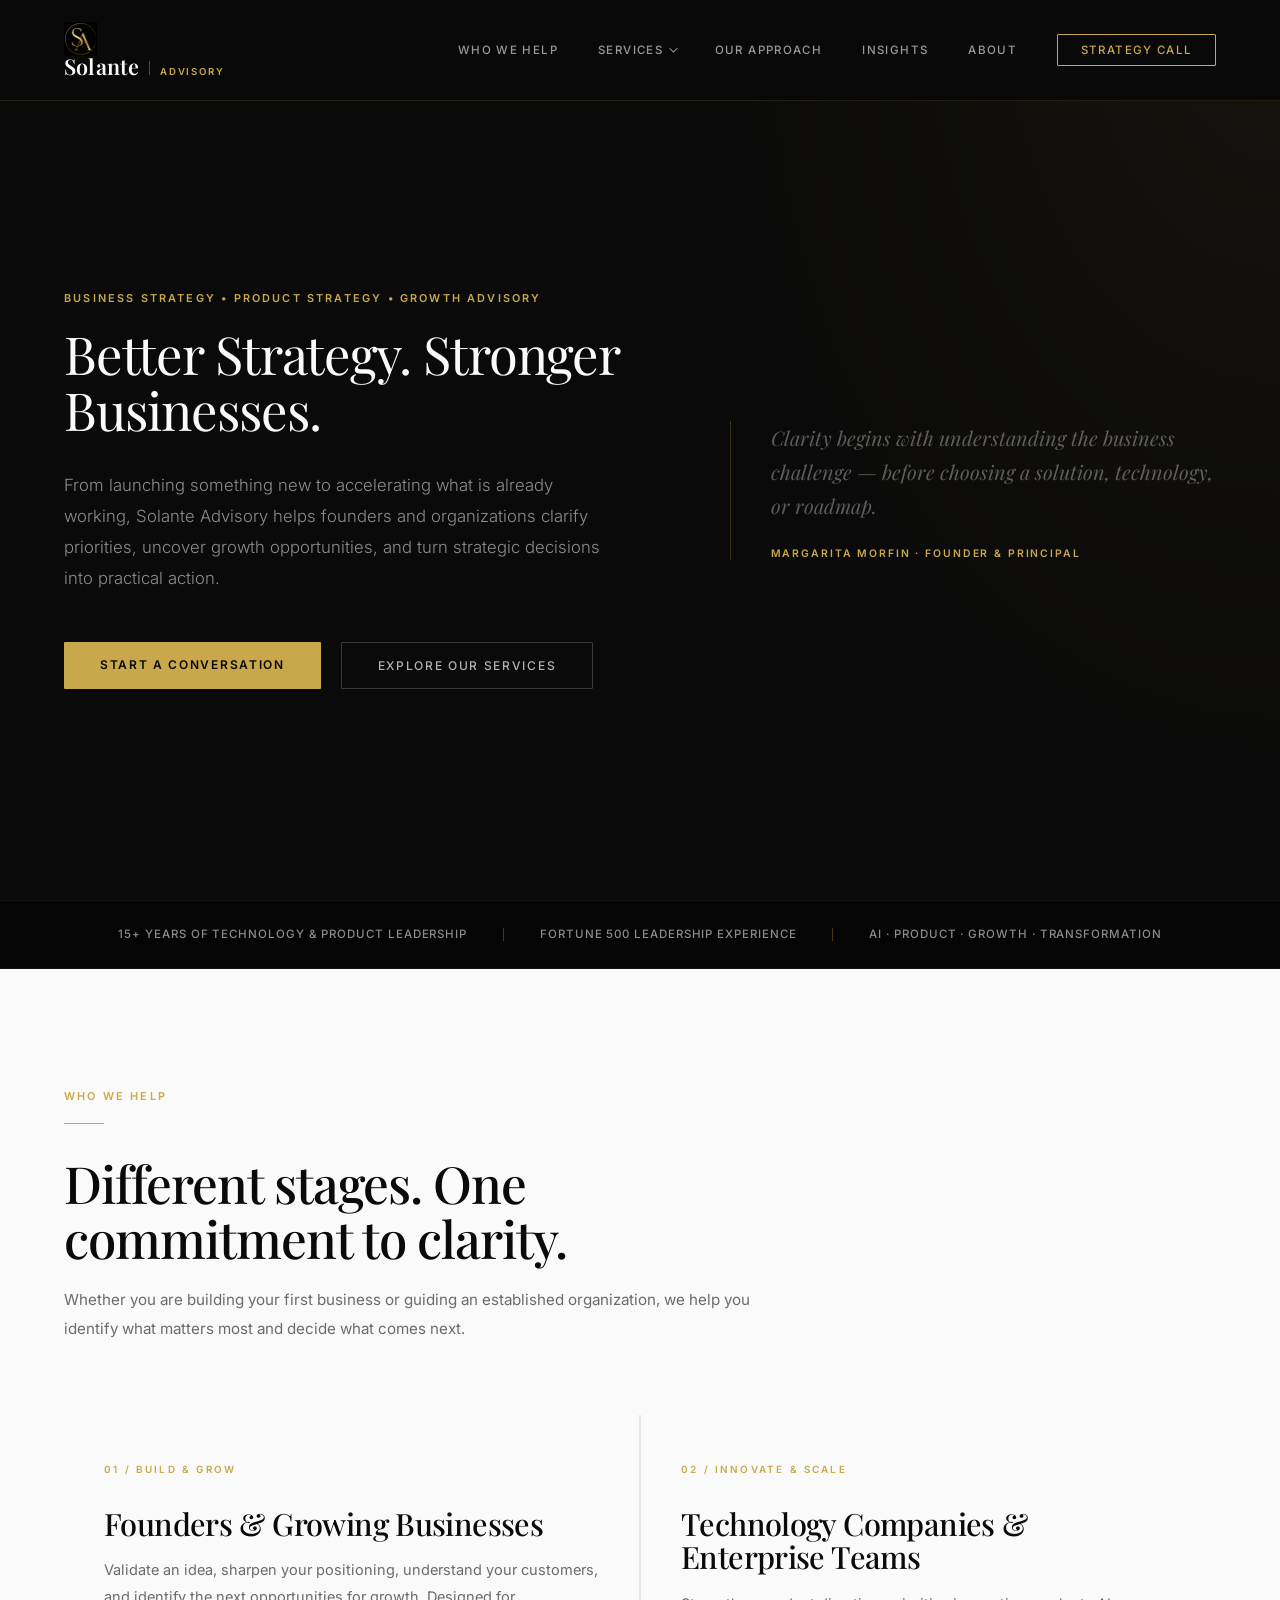
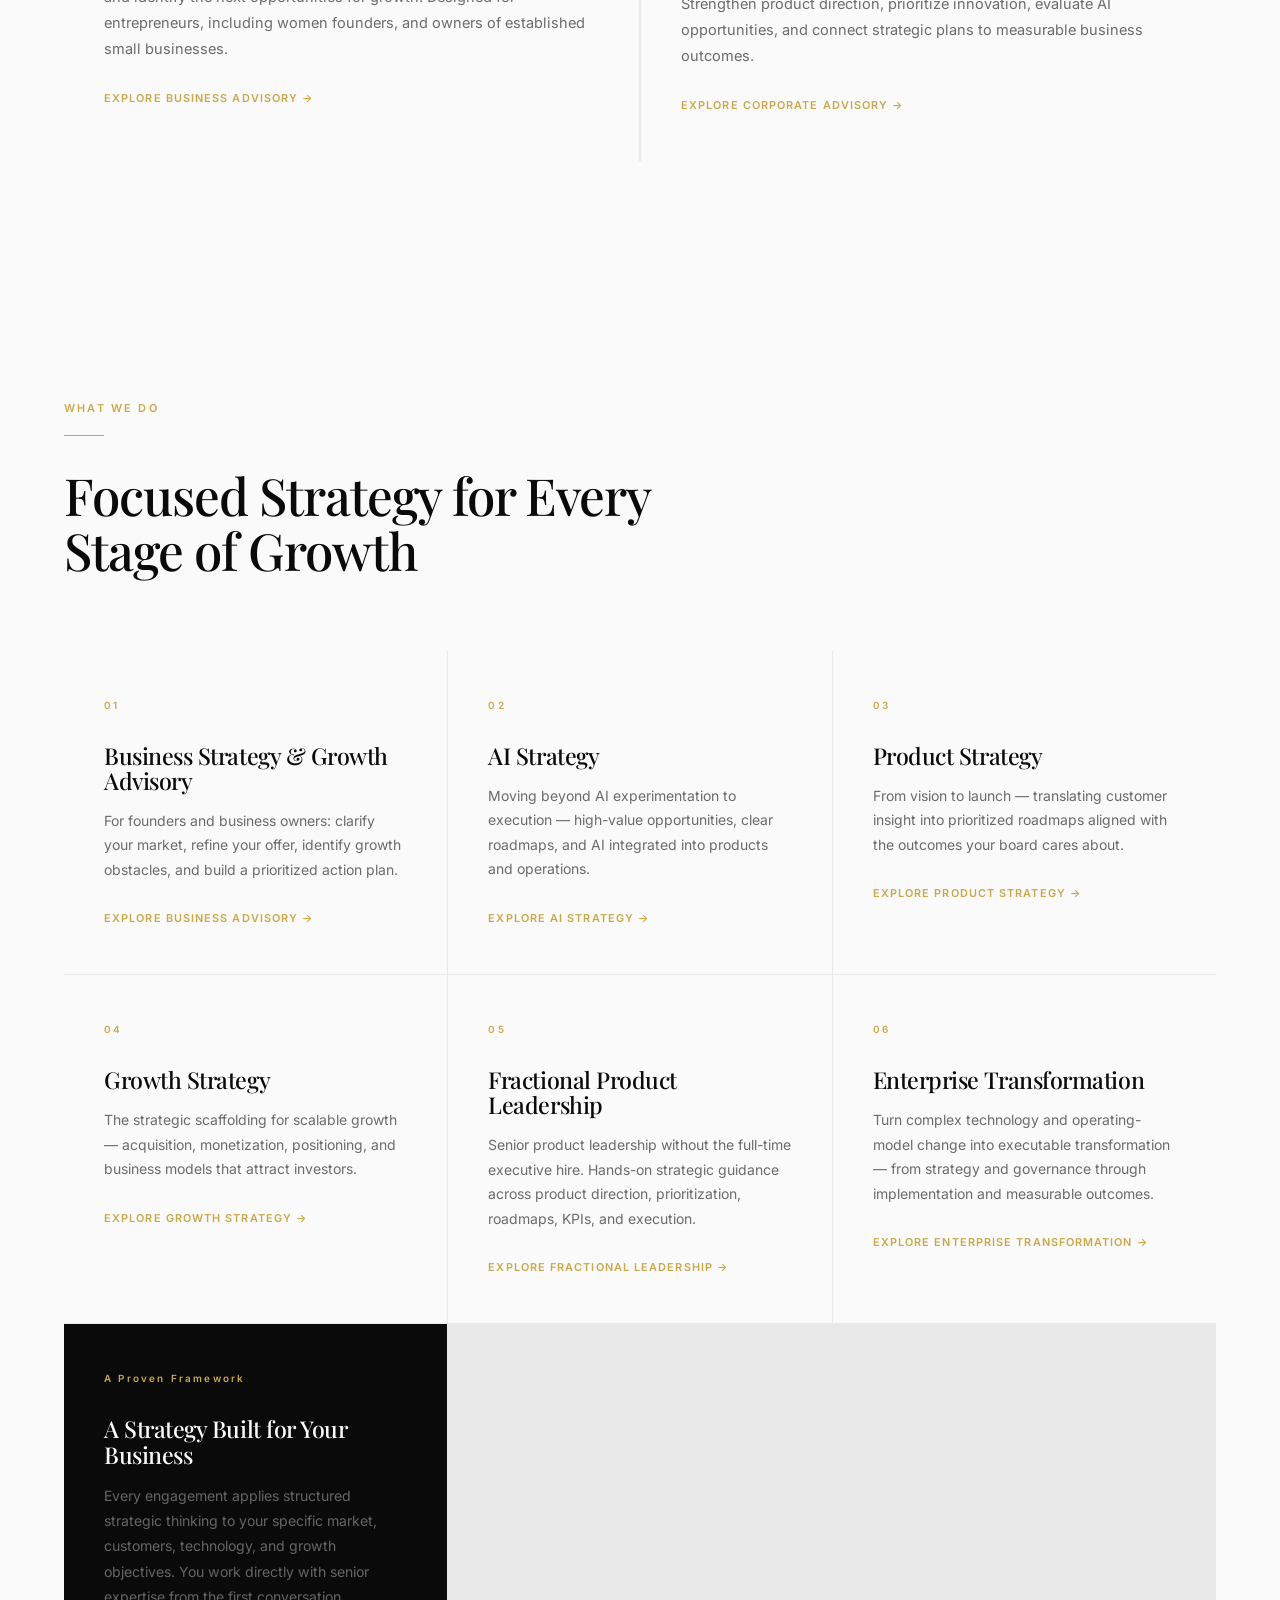
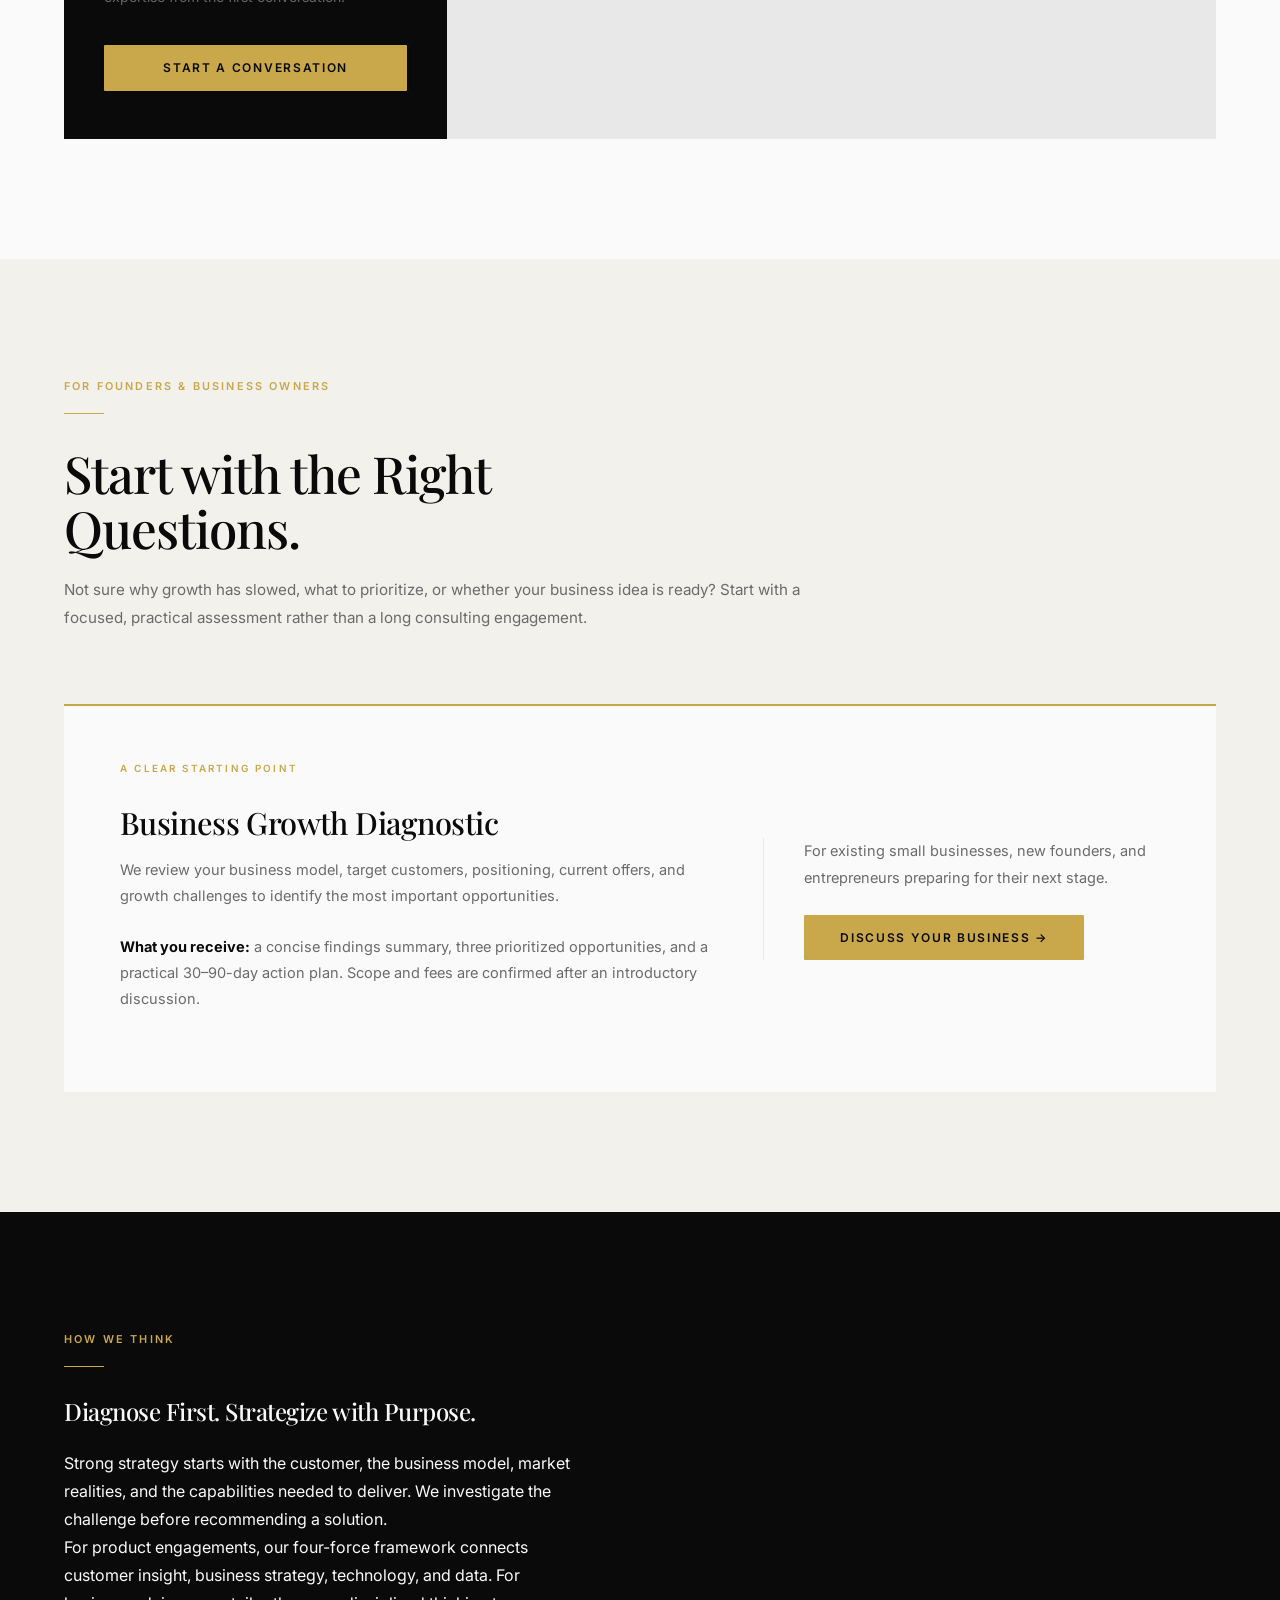
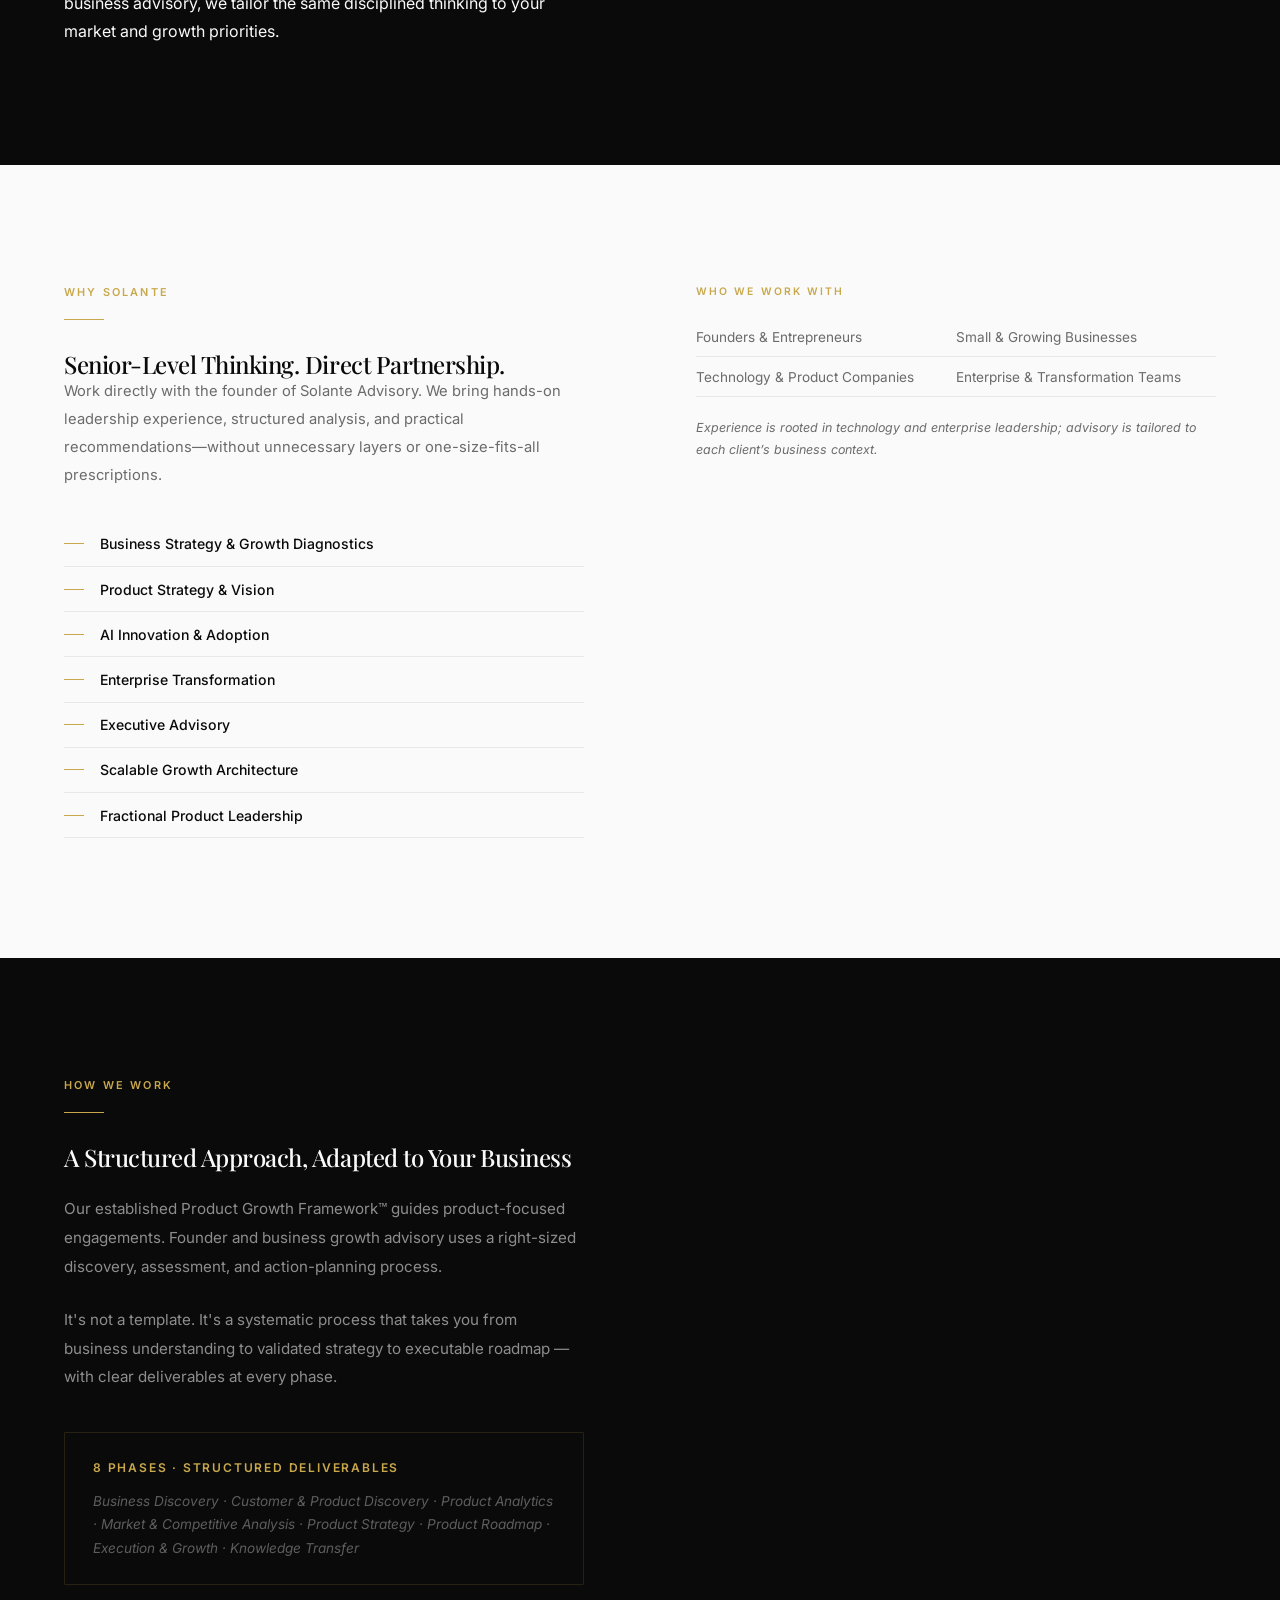
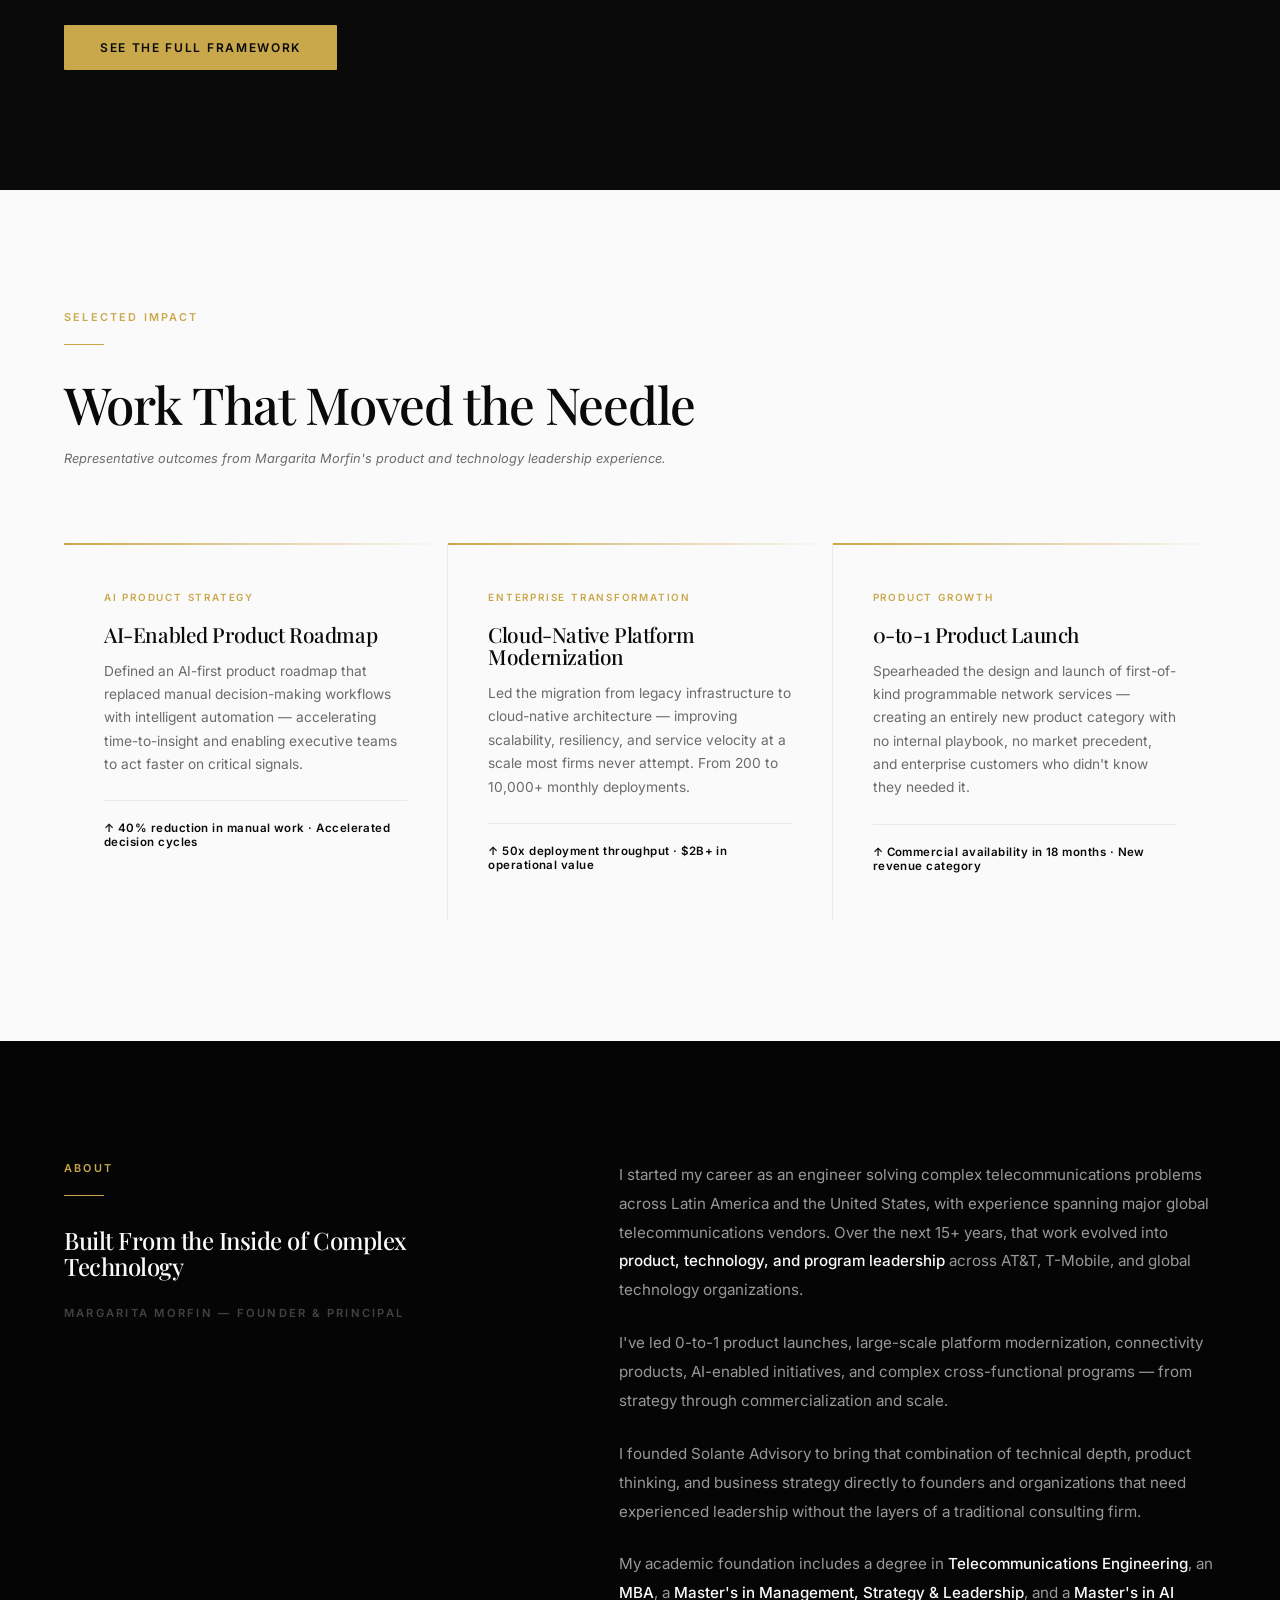
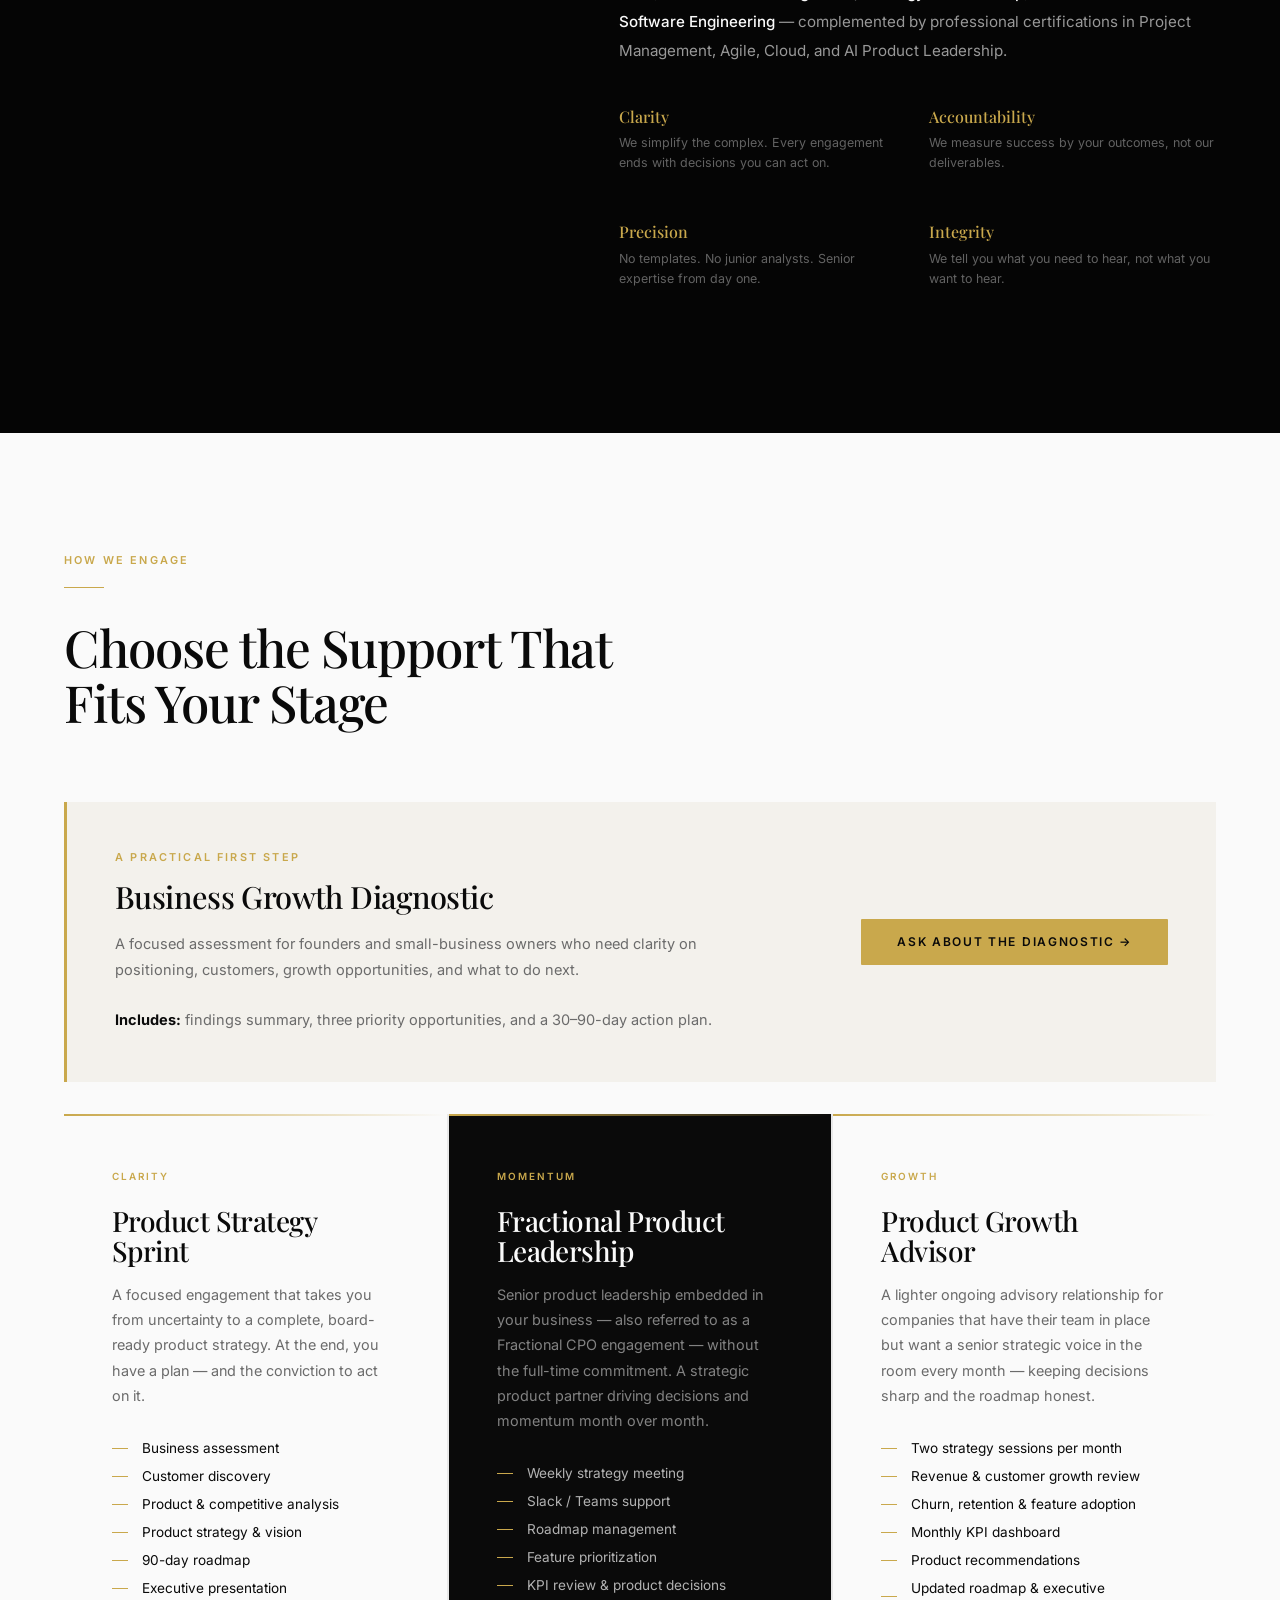
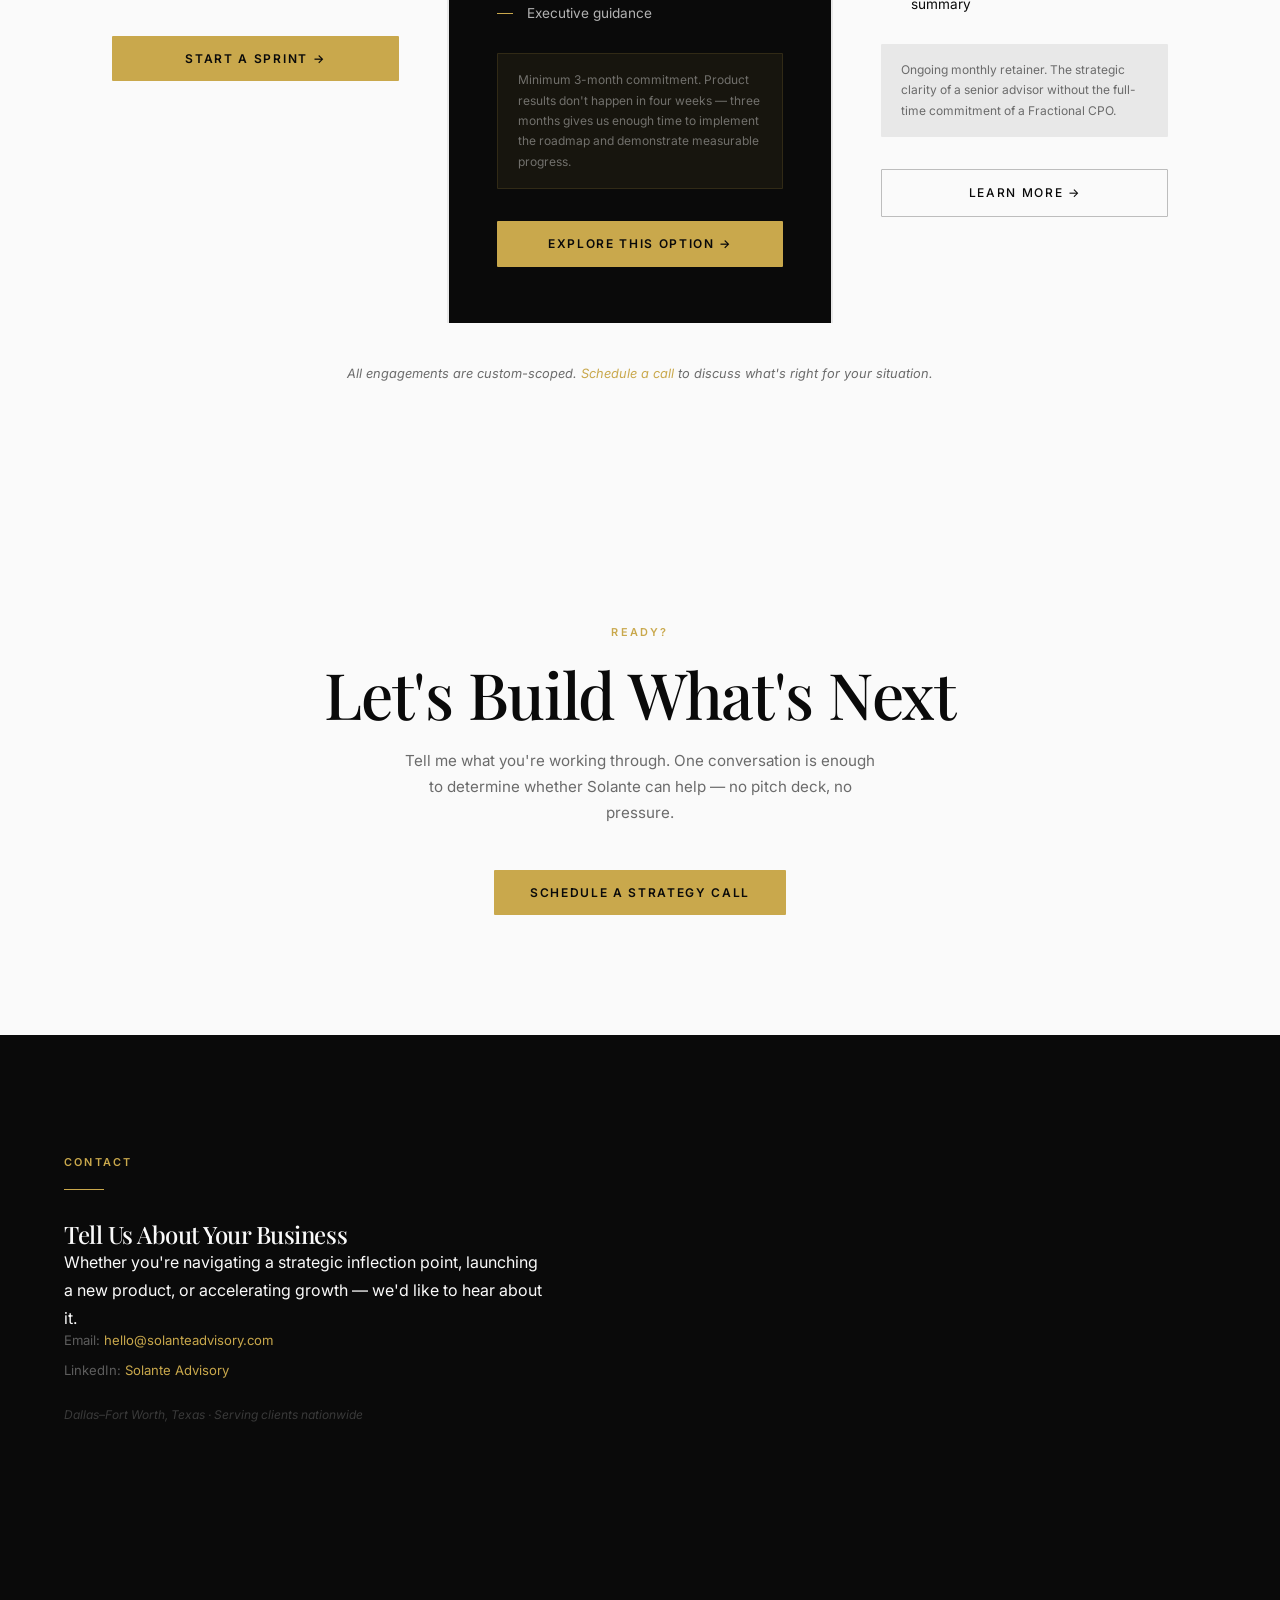
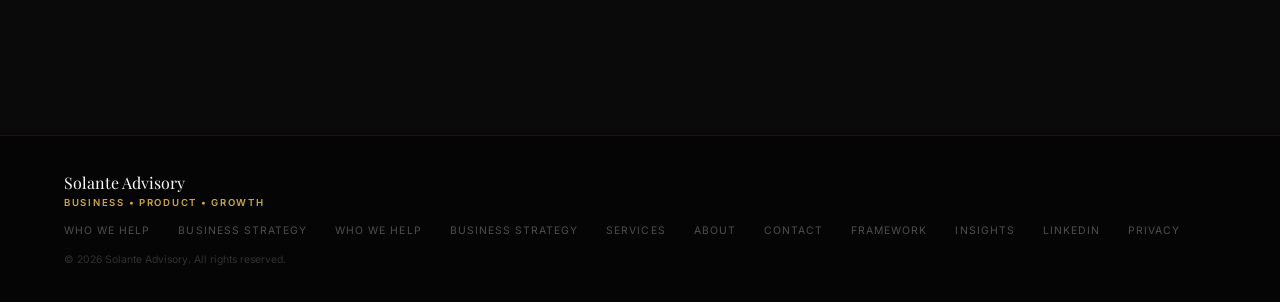
==== commit d2af2c8a: "Add files via upload" ====
--- a/index.html
+++ b/index.html
@@ -69,24 +69,7 @@
 </span>
 </a>
 </div>
-<div class="nav-links" id="navLinks">
-<div class="nav-item-dropdown">
-<a href="/#services">Services</a>
-<div class="dropdown-menu">
-<a href="/services/ai-strategy">AI Strategy</a>
-<a href="/services/product-strategy">Product Strategy</a>
-<a href="/services/growth-strategy">Growth Strategy</a>
-<a href="/services/fractional-product-leadership">Fractional Product Leadership</a>
-<a href="/services/enterprise-transformation">Enterprise Transformation</a>
-</div>
-</div>
-<a href="/#philosophy">How We Think</a>
-<a href="/methodology">Framework</a>
-<a href="/insights">Insights</a>
-<a href="/#packages">Packages</a>
-<a href="/#about">About</a>
-<a class="nav-cta" data-ga="strategy_call" href="/#contact">Strategy Call</a>
-</div>
+<div class="nav-links" id="navLinks"><a href="/who-we-help">Who We Help</a><div class="nav-item-dropdown"><a href="/#services">Services</a><div class="dropdown-menu"><a href="/services/business-strategy">Business Strategy &amp; Growth Advisory</a><a href="/services/ai-strategy">AI Strategy</a><a href="/services/product-strategy">Product Strategy</a><a href="/services/growth-strategy">Growth Strategy</a><a href="/services/fractional-product-leadership">Fractional Product Leadership</a><a href="/services/enterprise-transformation">Enterprise Transformation</a><a href="/#packages">Packages &amp; Engagements</a></div></div><a href="/methodology">Our Approach</a><a href="/insights">Insights</a><a href="/#about">About</a><a class="nav-cta" data-ga="strategy_call" href="/#contact">Strategy Call</a></div>
 <div aria-label="Toggle menu" class="hamburger" onclick="toggleNav()">
 <span></span><span></span><span></span>
 </div>
@@ -116,7 +99,7 @@
 <span class="credibility-item">Fortune 500 Leadership Experience</span>
 <span aria-hidden="true" class="credibility-sep"></span>
 <span class="credibility-item">AI · Product · Growth · Transformation</span>
-</section><section class="section audience-section" id="who-we-help"><div class="section-header reveal"><span class="eyebrow">Who We Help</span><span class="gold-rule"></span><h2>Different stages. One commitment to clarity.</h2><p class="audience-intro">Whether you are building your first business or guiding an established organization, we help you identify what matters most and decide what comes next.</p></div><div class="audience-grid"><div class="audience-card reveal"><span class="svc-num">01 / BUILD &amp; GROW</span><h3>Founders &amp; Growing Businesses</h3><p>Validate an idea, sharpen your positioning, understand your customers, and identify the next opportunities for growth. Designed for entrepreneurs, including women founders, and owners of established small businesses.</p><a class="svc-link" href="#business-advisory">Explore Business Advisory →</a></div><div class="audience-card reveal reveal-delay-1"><span class="svc-num">02 / INNOVATE &amp; SCALE</span><h3>Technology Companies &amp; Enterprise Teams</h3><p>Strengthen product direction, prioritize innovation, evaluate AI opportunities, and connect strategic plans to measurable business outcomes.</p><a class="svc-link" href="#services">Explore Corporate Advisory →</a></div></div></section>
+</section><section class="section audience-section" id="who-we-help"><div class="section-header reveal"><span class="eyebrow">Who We Help</span><span class="gold-rule"></span><h2>Different stages. One commitment to clarity.</h2><p class="audience-intro">Whether you are building your first business or guiding an established organization, we help you identify what matters most and decide what comes next.</p></div><div class="audience-grid"><div class="audience-card reveal"><span class="svc-num">01 / BUILD &amp; GROW</span><h3>Founders &amp; Growing Businesses</h3><p>Validate an idea, sharpen your positioning, understand your customers, and identify the next opportunities for growth. Designed for entrepreneurs, including women founders, and owners of established small businesses.</p><a class="svc-link" href="/services/business-strategy">Explore Business Advisory →</a></div><div class="audience-card reveal reveal-delay-1"><span class="svc-num">02 / INNOVATE &amp; SCALE</span><h3>Technology Companies &amp; Enterprise Teams</h3><p>Strengthen product direction, prioritize innovation, evaluate AI opportunities, and connect strategic plans to measurable business outcomes.</p><a class="svc-link" href="/who-we-help#technology-enterprise">Explore Corporate Advisory →</a></div></div></section>
 <!-- SERVICES (condensed teasers, each linking to its own page) -->
 <section class="section" id="services">
 <div class="section-header reveal">
@@ -124,7 +107,7 @@
 <span class="gold-rule"></span>
 <h2>Focused Strategy for Every Stage of Growth</h2>
 </div>
-<div class="services-grid"><a class="svc reveal" href="#business-advisory"><span class="svc-num">01</span><h3>Business Strategy &amp; Growth Advisory</h3><p>For founders and business owners: clarify your market, refine your offer, identify growth obstacles, and build a prioritized action plan.</p><span class="svc-link">Explore Business Advisory →</span></a>
+<div class="services-grid"><a class="svc reveal" href="/services/business-strategy"><span class="svc-num">01</span><h3>Business Strategy &amp; Growth Advisory</h3><p>For founders and business owners: clarify your market, refine your offer, identify growth obstacles, and build a prioritized action plan.</p><span class="svc-link">Explore Business Advisory →</span></a>
 <a class="svc reveal" href="/services/ai-strategy">
 <span class="svc-num">02</span>
 <h3>AI Strategy</h3>
@@ -470,8 +453,8 @@
 </section>
 <footer>
 <div class="footer-brand">Solante Advisory<span>Business • Product • Growth</span></div>
-<div class="footer-links">
-<a href="/#services">Services</a>
+<div class="footer-links"><a href="/who-we-help">Who We Help</a><a href="/services/business-strategy">Business Strategy</a><a href="/who-we-help">Who We Help</a><a href="/services/business-strategy">Business Strategy</a>
+<a href="/services/business-strategy">Services</a>
 <a href="/#about">About</a>
 <a href="/#contact">Contact</a>
 <a href="/methodology">Framework</a>
--- a/styles.css
+++ b/styles.css
@@ -316,3 +316,18 @@
 .intro-package{display:flex;justify-content:space-between;align-items:center;gap:3rem;padding:3rem;margin-bottom:2rem;background:#f3f1ec;border-left:3px solid var(--gold)}.intro-package>div{max-width:650px}.intro-package .eyebrow{margin-bottom:1rem}.intro-package p:last-child{margin-bottom:0}
 @media(max-width:1024px){.audience-grid,.offer-panel{grid-template-columns:1fr}.offer-action{border-left:0;border-top:1px solid var(--gray-lt);padding:2rem 0 0}.intro-package{flex-direction:column;align-items:flex-start}}
 @media(max-width:640px){.audience-card,.offer-panel,.intro-package{padding:2rem 1.5rem}}
+
+/* Two-market service pages */
+.two-market{display:grid;grid-template-columns:1fr 1fr;gap:6rem;align-items:start}
+.two-market h2{font-size:clamp(2rem,3.7vw,3.1rem);margin-bottom:1.5rem}
+.two-market p{font-size:.95rem;line-height:1.9;color:var(--gray);margin-bottom:1.5rem}
+.section-dark .two-market p{color:rgba(250,250,250,.58)}
+.market-panel{background:#f1eee8;border-left:2px solid var(--gold);padding:2.75rem}
+.market-panel h3{font-size:1.5rem;margin-bottom:1.5rem}
+.market-panel .check-list{margin-bottom:1rem}
+.market-panel .check-list li{color:var(--black)}
+.market-panel-dark{background:#161616;border-color:var(--gold)}
+.market-panel-dark h3,.market-panel-dark .check-list li{color:var(--white)}
+.market-panel-dark p{color:rgba(250,250,250,.55)}
+@media(max-width:1024px){.two-market{grid-template-columns:1fr;gap:2.5rem}}
+@media(max-width:640px){.market-panel{padding:2rem 1.5rem}}
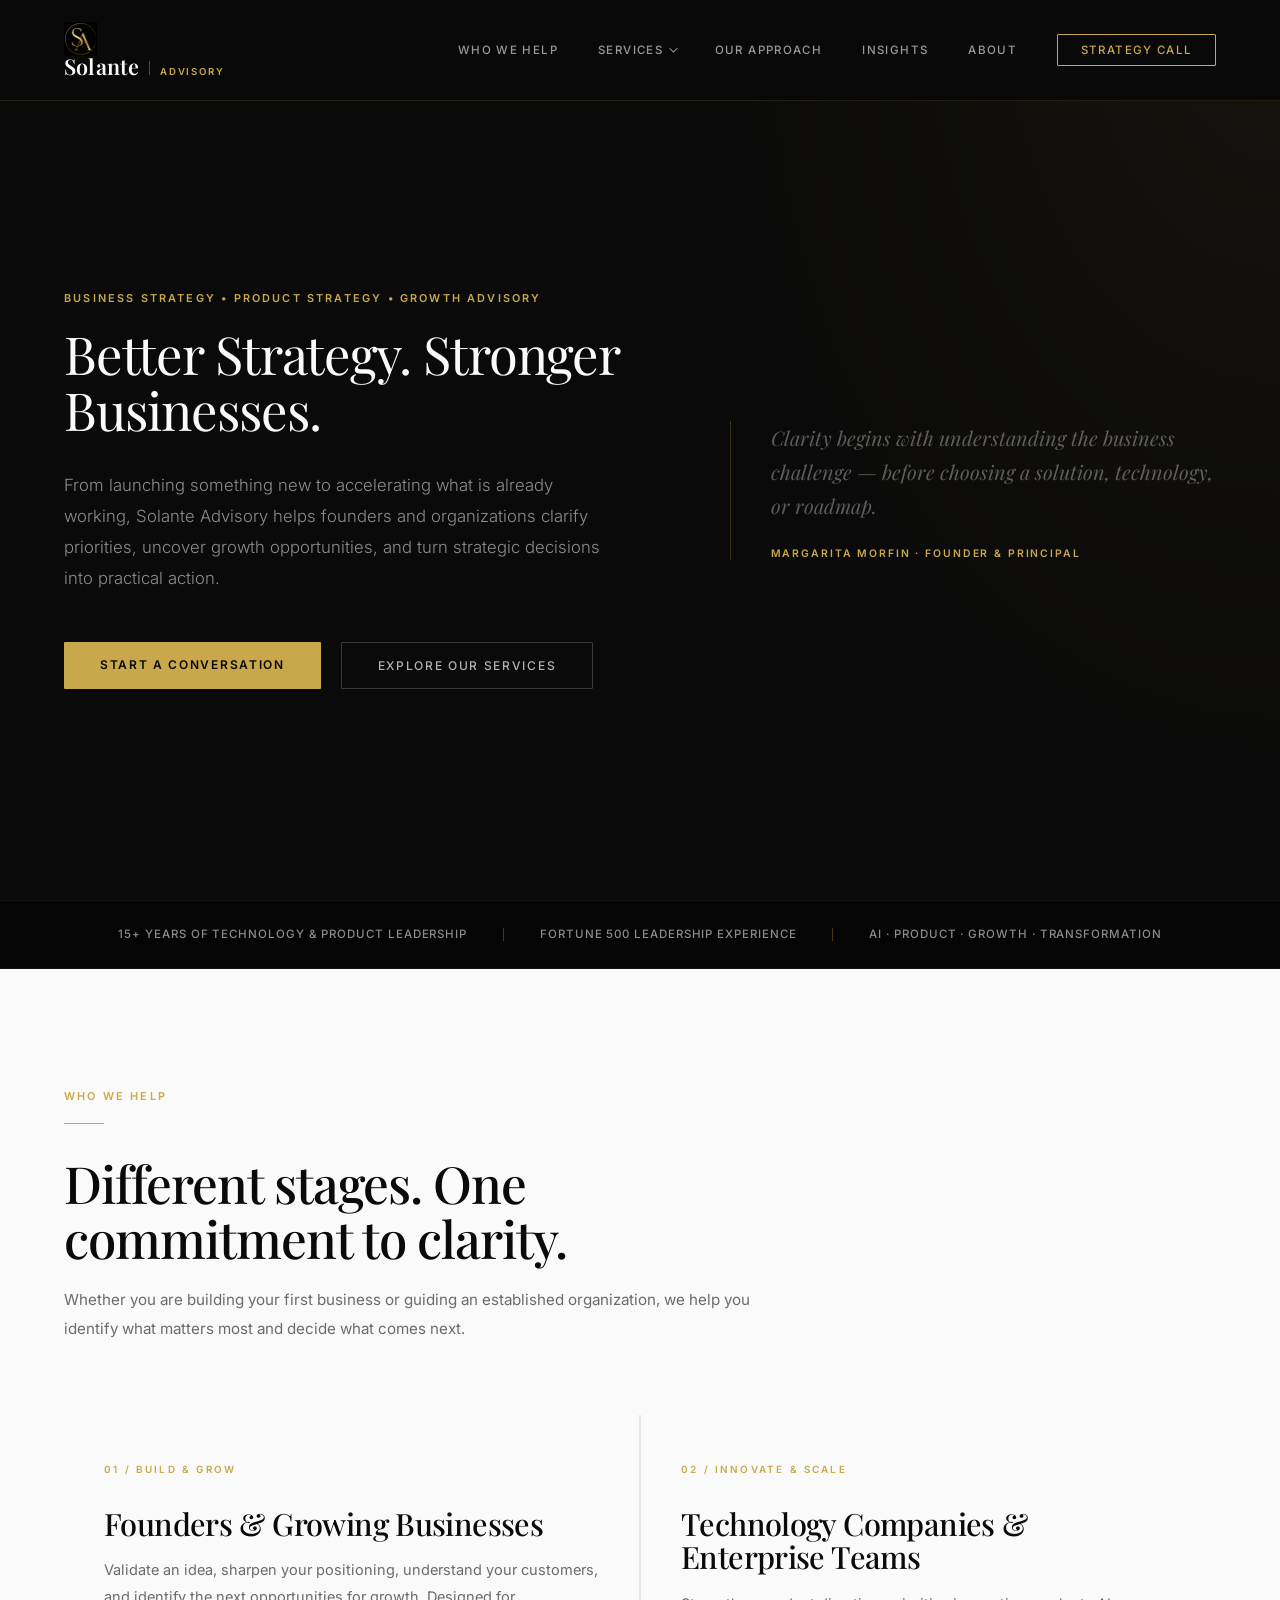
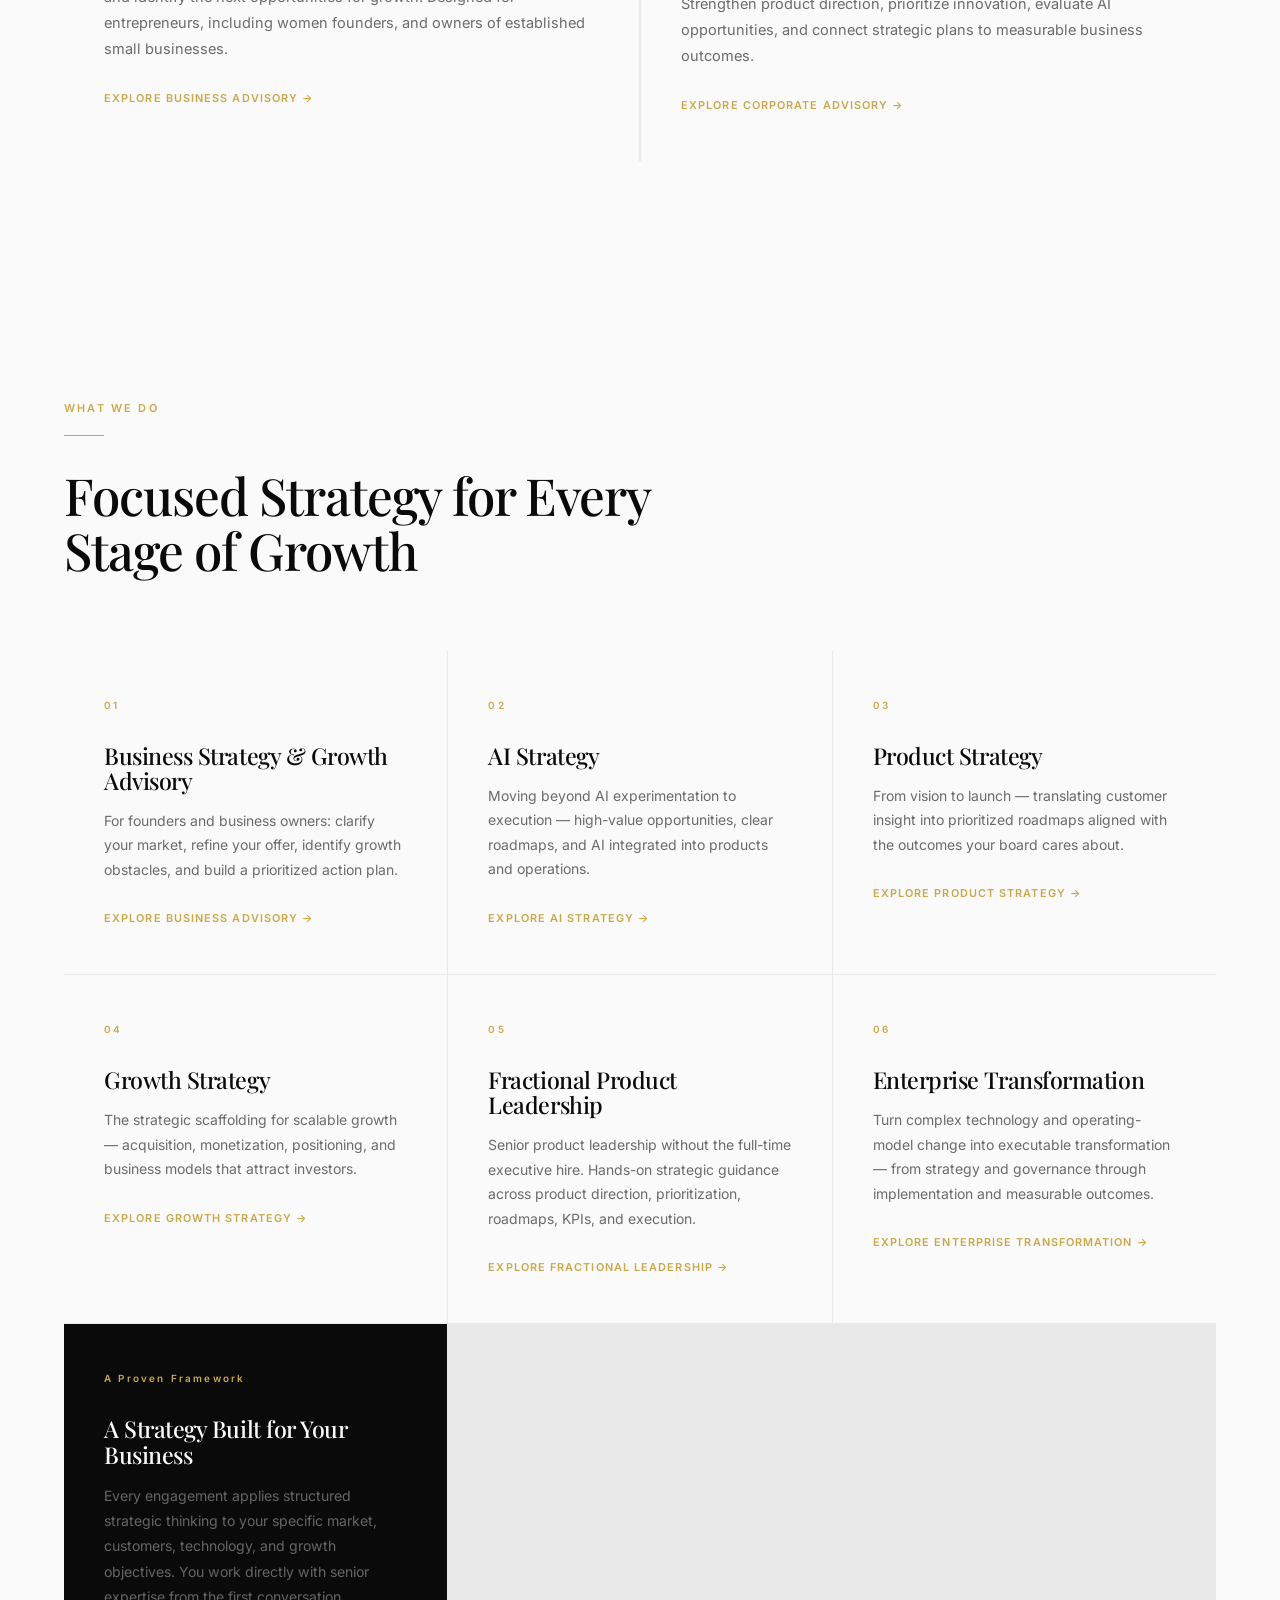
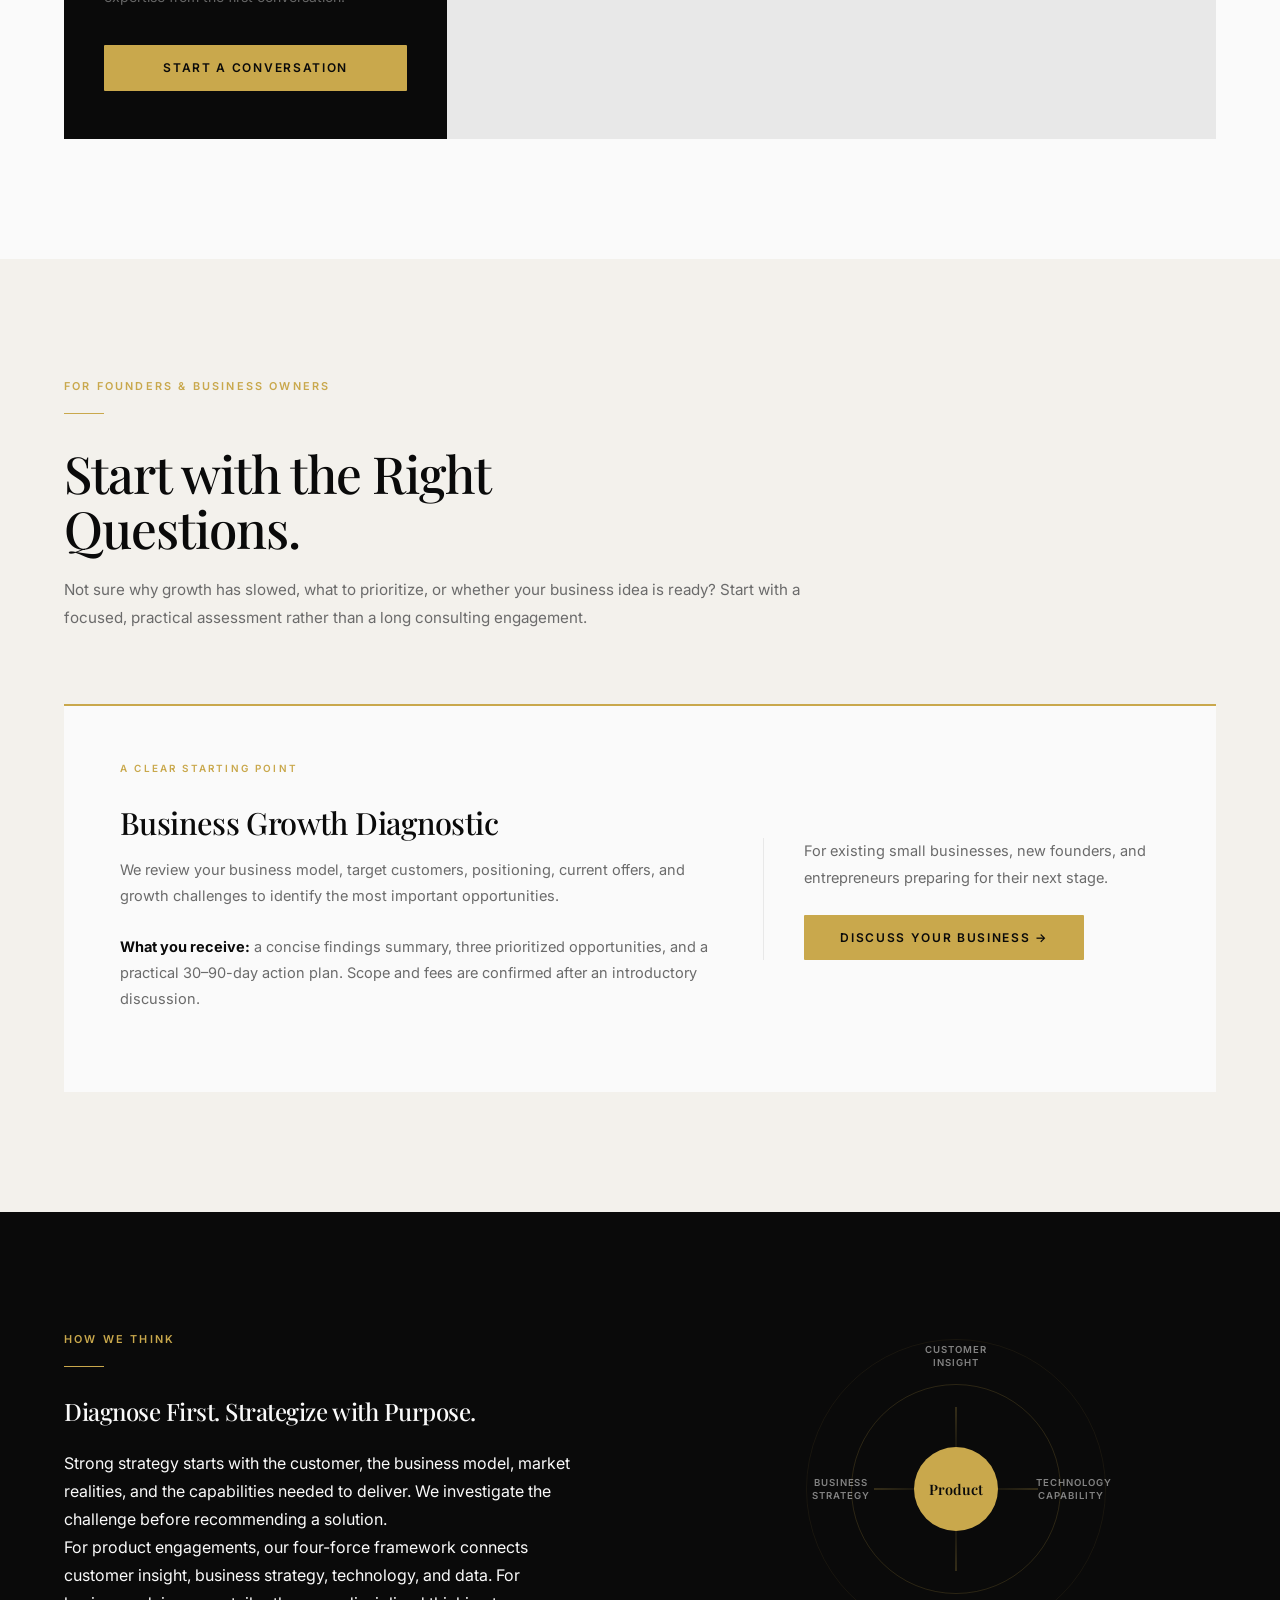
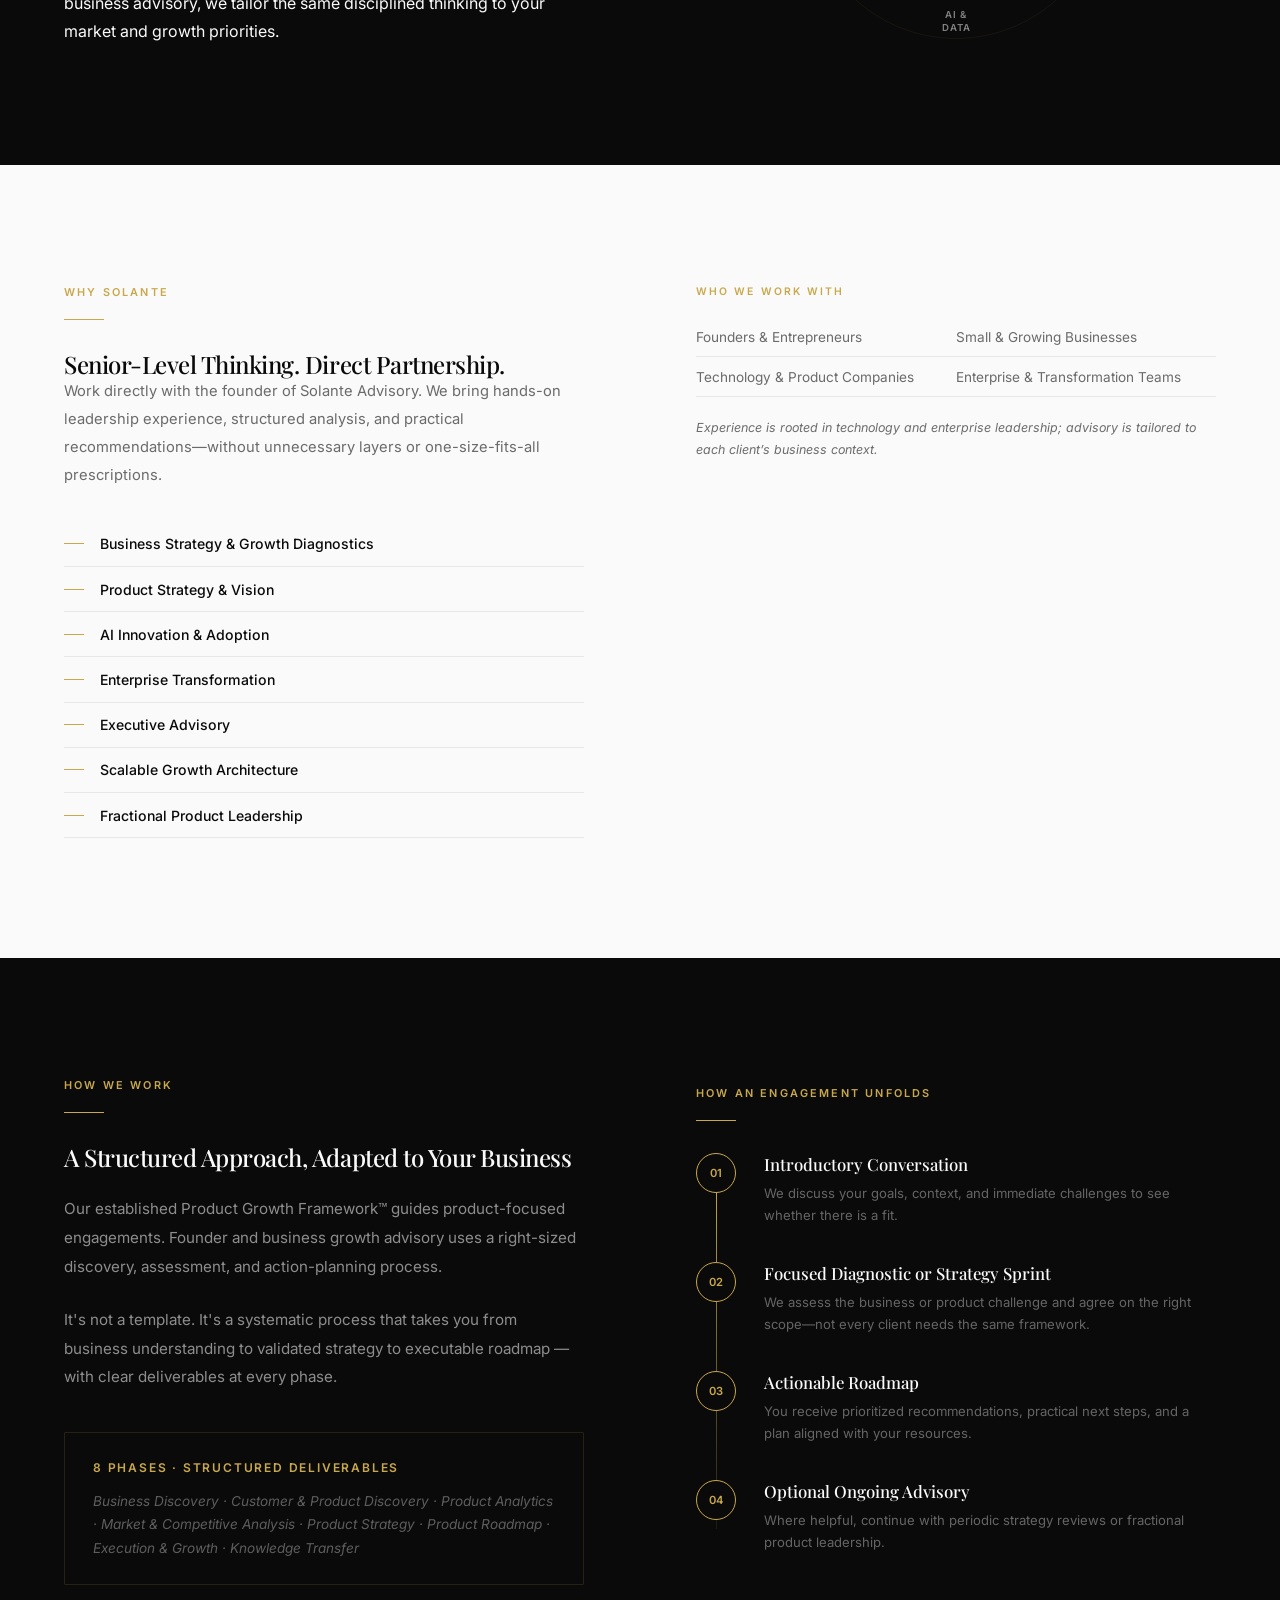
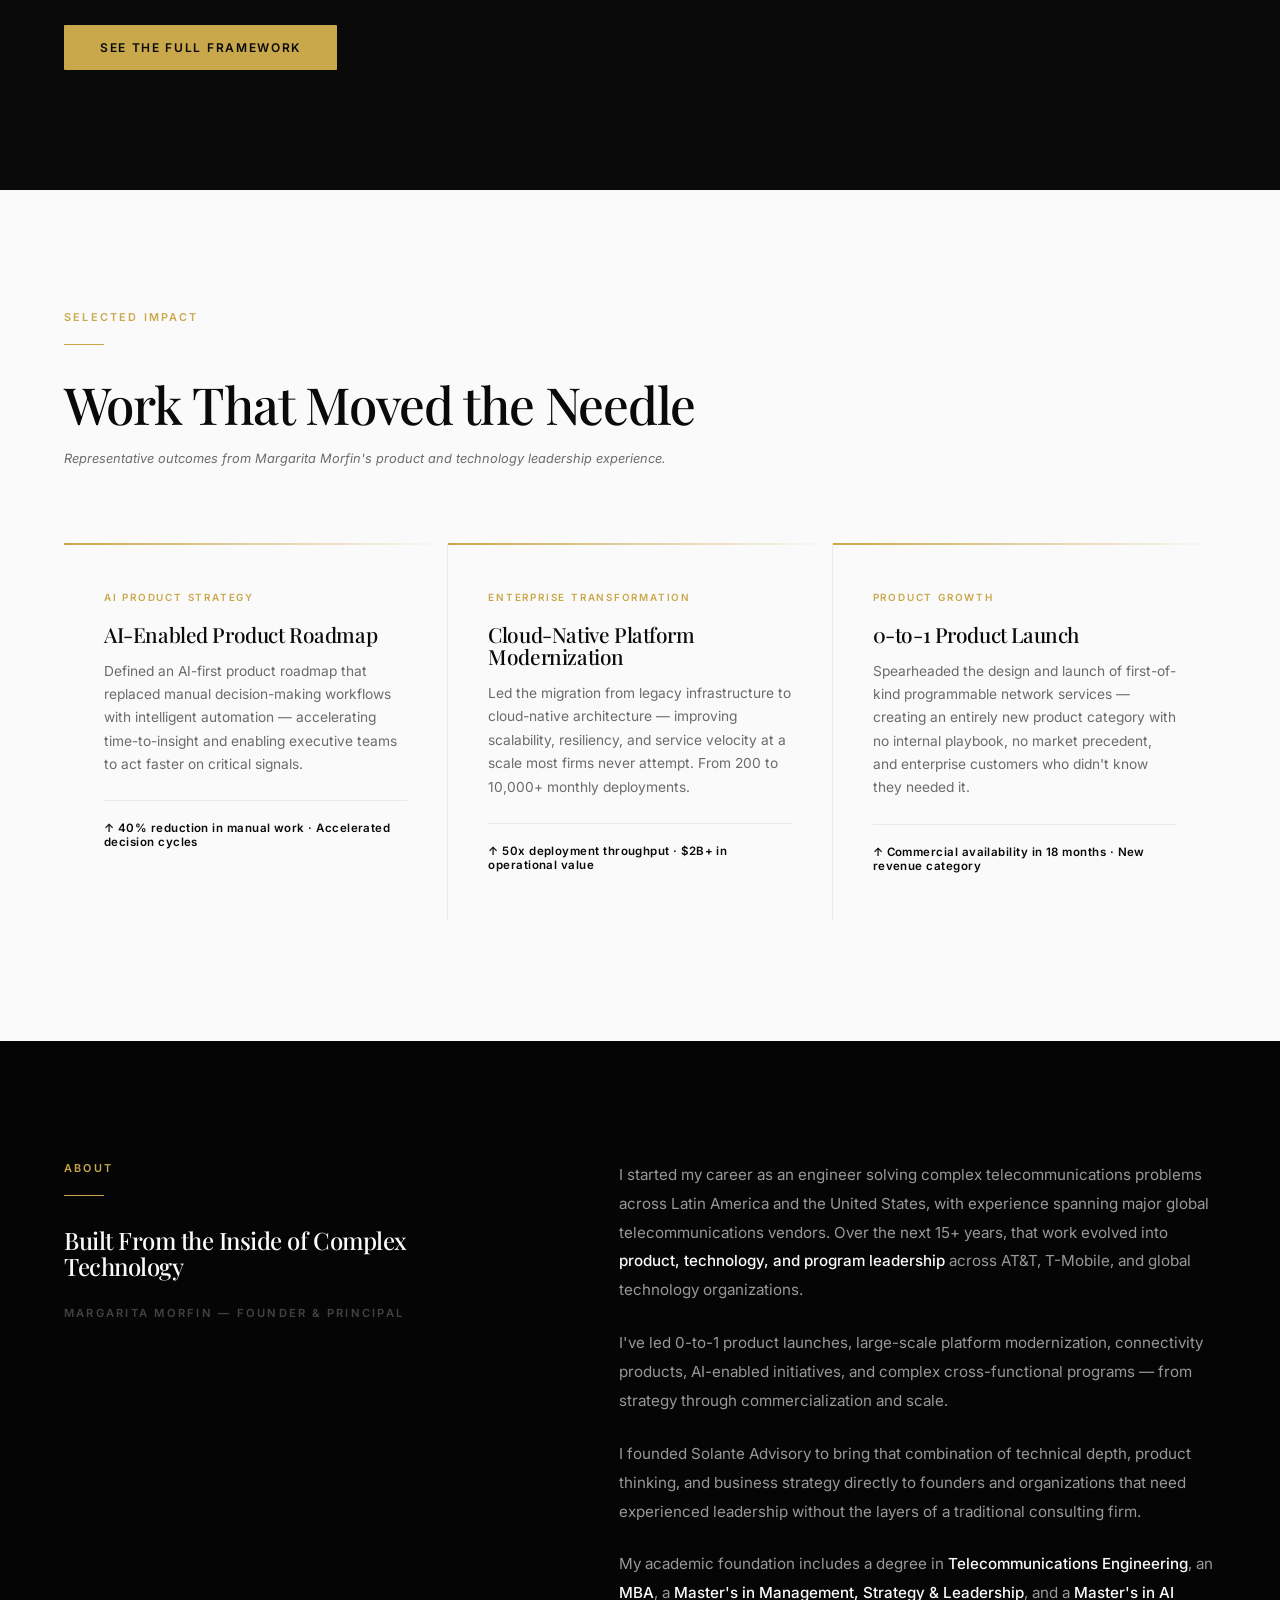
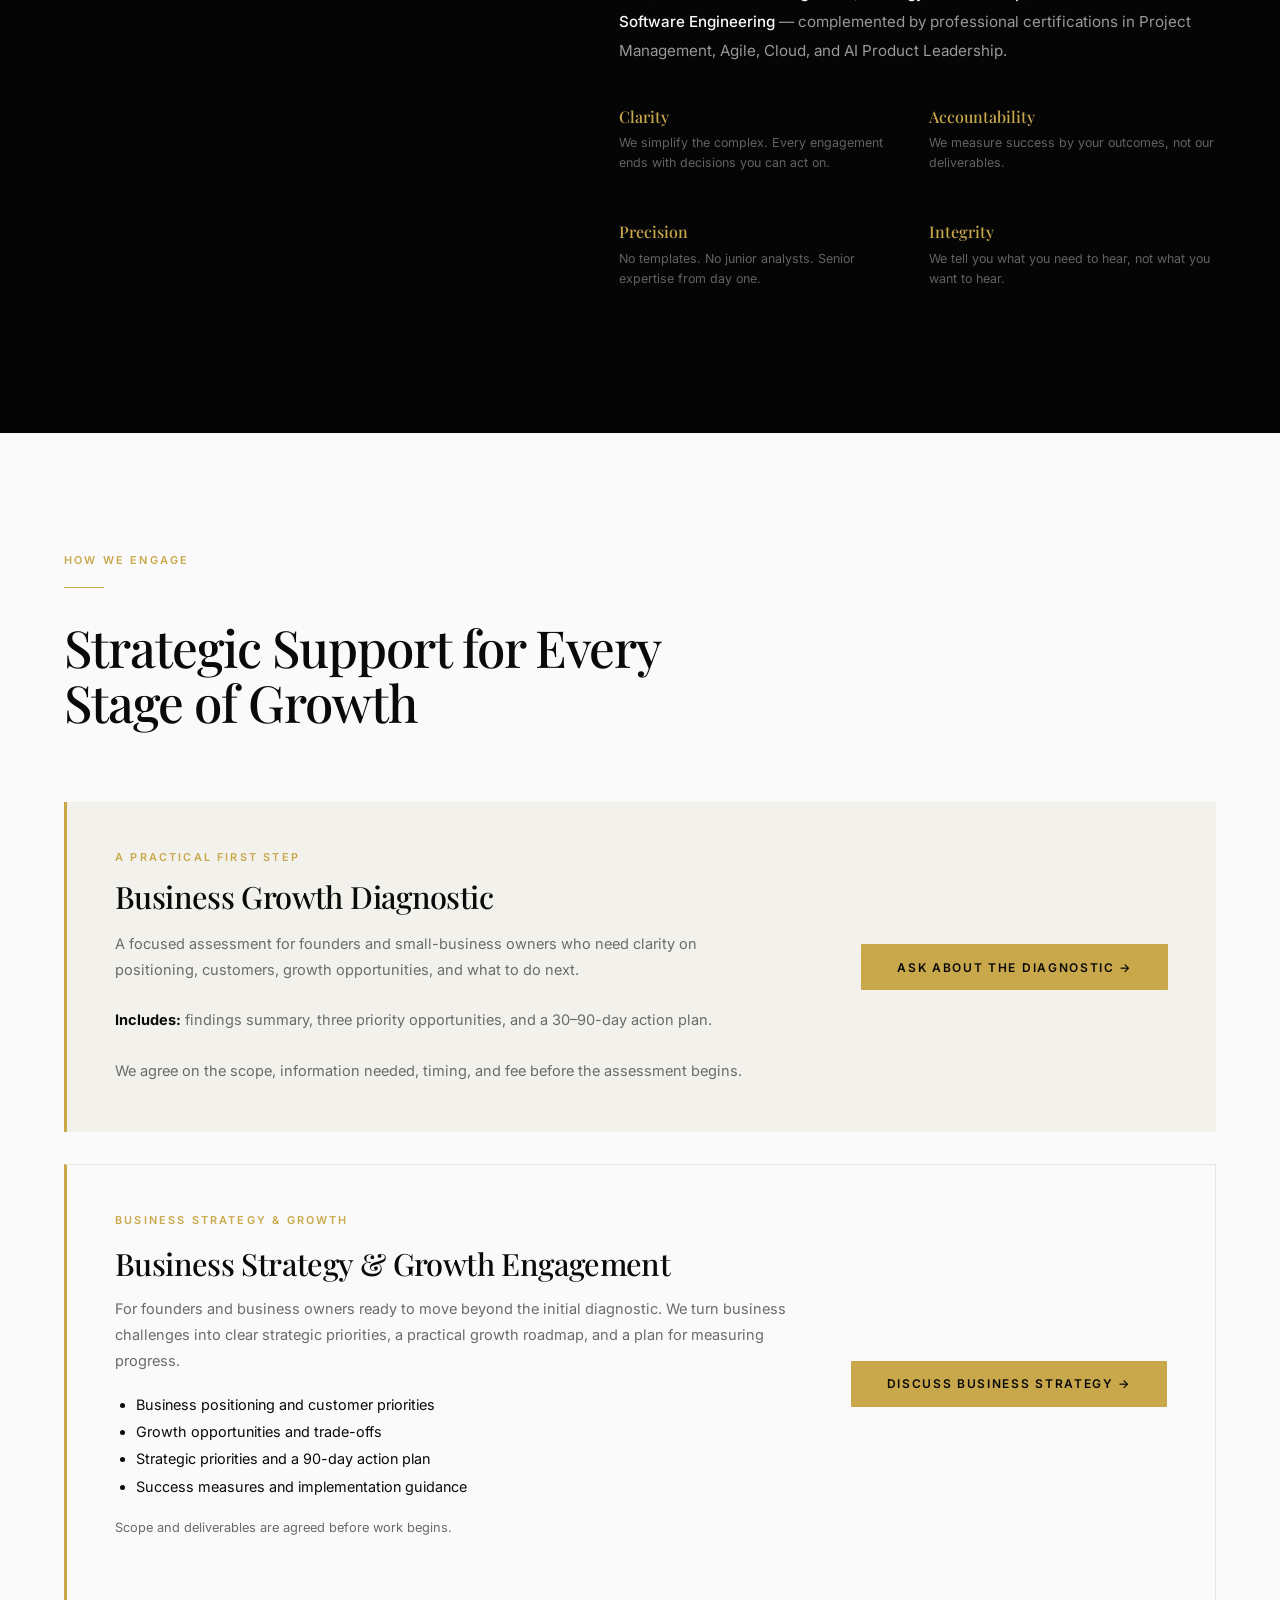
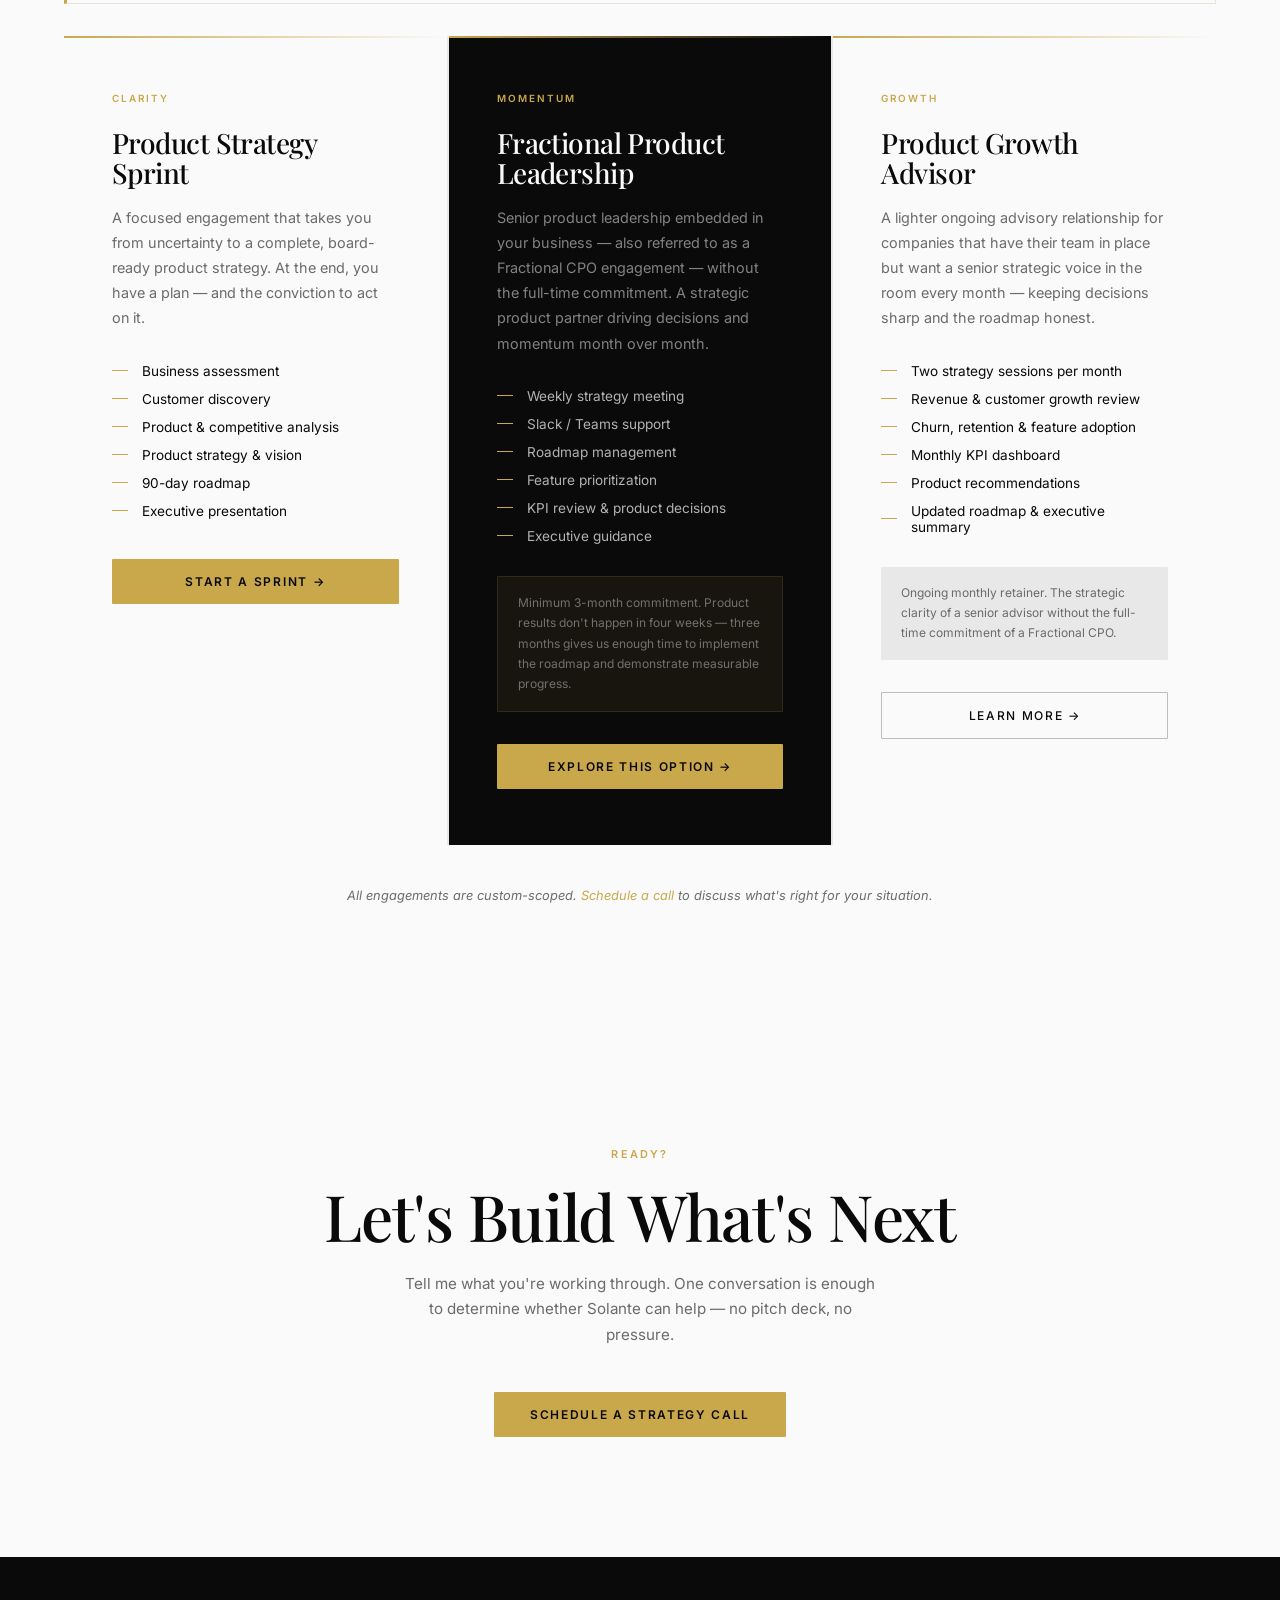
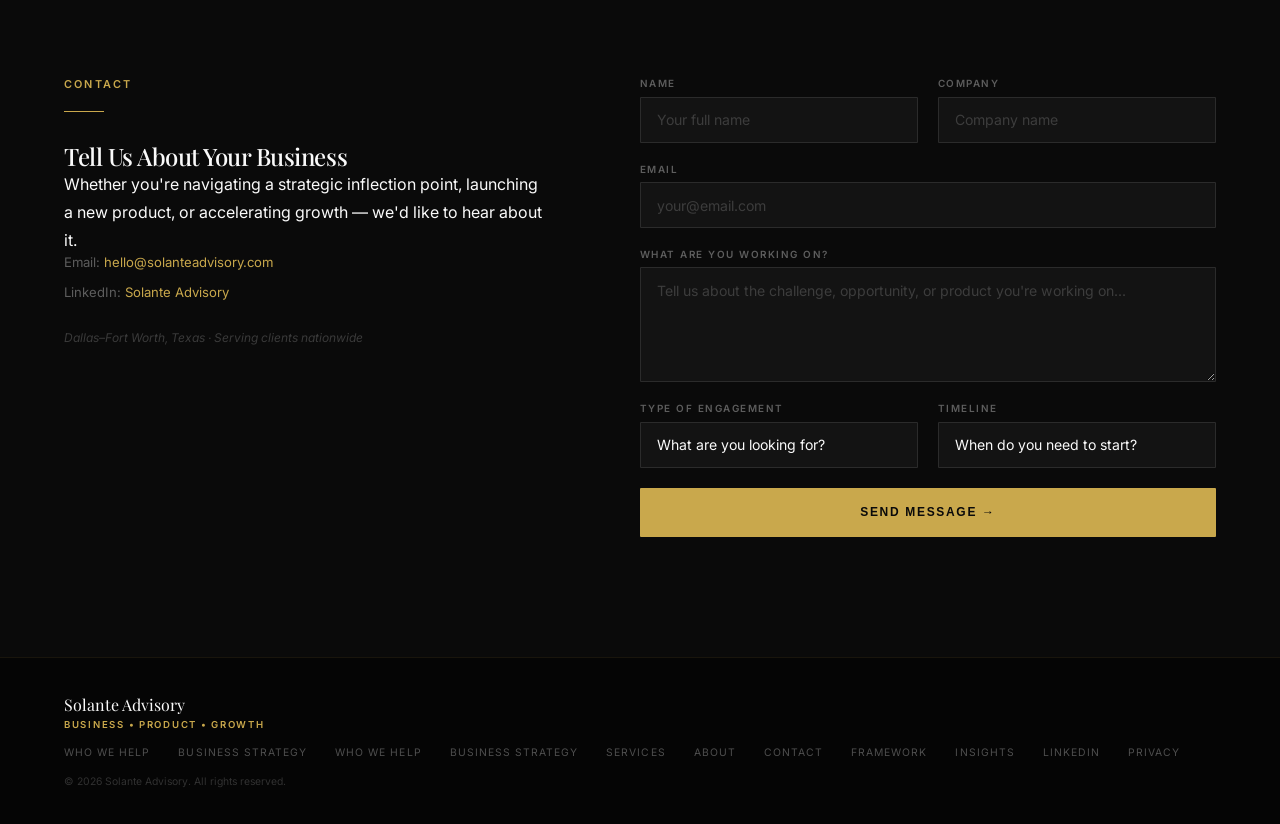
==== commit 9c8421b2: "Add files via upload" ====
--- a/index.html
+++ b/index.html
@@ -70,9 +70,9 @@
 </a>
 </div>
 <div class="nav-links" id="navLinks"><a href="/who-we-help">Who We Help</a><div class="nav-item-dropdown"><a href="/#services">Services</a><div class="dropdown-menu"><a href="/services/business-strategy">Business Strategy &amp; Growth Advisory</a><a href="/services/ai-strategy">AI Strategy</a><a href="/services/product-strategy">Product Strategy</a><a href="/services/growth-strategy">Growth Strategy</a><a href="/services/fractional-product-leadership">Fractional Product Leadership</a><a href="/services/enterprise-transformation">Enterprise Transformation</a><a href="/#packages">Packages &amp; Engagements</a></div></div><a href="/methodology">Our Approach</a><a href="/insights">Insights</a><a href="/#about">About</a><a class="nav-cta" data-ga="strategy_call" href="/#contact">Strategy Call</a></div>
-<div aria-label="Toggle menu" class="hamburger" onclick="toggleNav()">
+<button aria-controls="navLinks" aria-expanded="false" aria-label="Toggle menu" class="hamburger" onclick="toggleNav()" type="button">
 <span></span><span></span><span></span>
-</div>
+</button>
 </nav>
 <!-- HERO -->
 <section class="hero">
@@ -323,9 +323,9 @@
 <div class="section-header reveal">
 <span class="eyebrow">How We Engage</span>
 <span class="gold-rule"></span>
-<h2>Choose the Support That Fits Your Stage</h2>
-</div>
-<div class="intro-package reveal"><div><span class="eyebrow">A Practical First Step</span><h3>Business Growth Diagnostic</h3><p>A focused assessment for founders and small-business owners who need clarity on positioning, customers, growth opportunities, and what to do next.</p><p><strong>Includes:</strong> findings summary, three priority opportunities, and a 30–90-day action plan.</p></div><a class="btn-primary" data-ga="strategy_call" href="#contact">Ask About the Diagnostic →</a></div><div style="display:grid;grid-template-columns:repeat(3,1fr);gap:2px;background:var(--gray-lt)">
+<h2>Strategic Support for Every Stage of Growth</h2>
+</div>
+<div class="intro-package reveal"><div><span class="eyebrow">A Practical First Step</span><h3>Business Growth Diagnostic</h3><p>A focused assessment for founders and small-business owners who need clarity on positioning, customers, growth opportunities, and what to do next.</p><p><strong>Includes:</strong> findings summary, three priority opportunities, and a 30–90-day action plan.</p><p>We agree on the scope, information needed, timing, and fee before the assessment begins.</p></div><a class="btn-primary" data-ga="strategy_call" href="#contact">Ask About the Diagnostic →</a></div><div class="business-engagement"><div><span class="eyebrow">Business Strategy &amp; Growth</span><h3>Business Strategy &amp; Growth Engagement</h3><p>For founders and business owners ready to move beyond the initial diagnostic. We turn business challenges into clear strategic priorities, a practical growth roadmap, and a plan for measuring progress.</p><ul><li>Business positioning and customer priorities</li><li>Growth opportunities and trade-offs</li><li>Strategic priorities and a 90-day action plan</li><li>Success measures and implementation guidance</li></ul><p class="engagement-note">Scope and deliverables are agreed before work begins.</p></div><a class="btn-primary" data-ga="strategy_call" href="#contact">Discuss Business Strategy →</a></div><div style="display:grid;grid-template-columns:repeat(3,1fr);gap:2px;background:var(--gray-lt)">
 <div style="background:var(--white);padding:3.5rem 3rem;position:relative;overflow:hidden">
 <div style="position:absolute;top:0;left:0;right:0;height:2px;background:linear-gradient(90deg,var(--gold),transparent)"></div>
 <span style="font-size:.62rem;font-weight:600;letter-spacing:.2em;text-transform:uppercase;color:var(--gold);display:block;margin-bottom:1.5rem">Clarity</span>
--- a/styles.css
+++ b/styles.css
@@ -331,3 +331,13 @@
 .market-panel-dark p{color:rgba(250,250,250,.55)}
 @media(max-width:1024px){.two-market{grid-template-columns:1fr;gap:2.5rem}}
 @media(max-width:640px){.market-panel{padding:2rem 1.5rem}}
+
+/* Consistent business engagement and responsive presentation */
+.business-engagement{display:flex;justify-content:space-between;align-items:center;gap:3rem;background:var(--white);border:1px solid #e7e3da;border-left:3px solid var(--gold);padding:3rem;margin-bottom:2rem}
+.business-engagement>div{max-width:700px}.business-engagement h3{font-size:clamp(1.5rem,2.4vw,2rem);margin:1rem 0}.business-engagement p{color:var(--gray);font-size:.91rem;line-height:1.8;margin-bottom:1rem}.business-engagement ul{padding-left:1.3rem;color:var(--black);font-size:.9rem;line-height:1.9;margin-bottom:1rem}.business-engagement .engagement-note{font-size:.8rem}.business-engagement .btn-primary{flex-shrink:0;text-align:center}
+/* Long service lists: avoid narrow fixed label columns that split links and phrases */
+.page-body li,.service-body li,.article-body li{overflow-wrap:normal;word-break:normal}
+@media(max-width:1024px){.business-engagement{flex-direction:column;align-items:flex-start}.business-engagement .btn-primary{max-width:100%}}
+@media(max-width:640px){.business-engagement{padding:2rem 1.5rem}.business-engagement .btn-primary{width:100%}}
+.hamburger{border:0;background:transparent;cursor:pointer;color:inherit}
+.hamburger:focus-visible,.nav-links a:focus-visible{outline:2px solid var(--gold);outline-offset:4px}
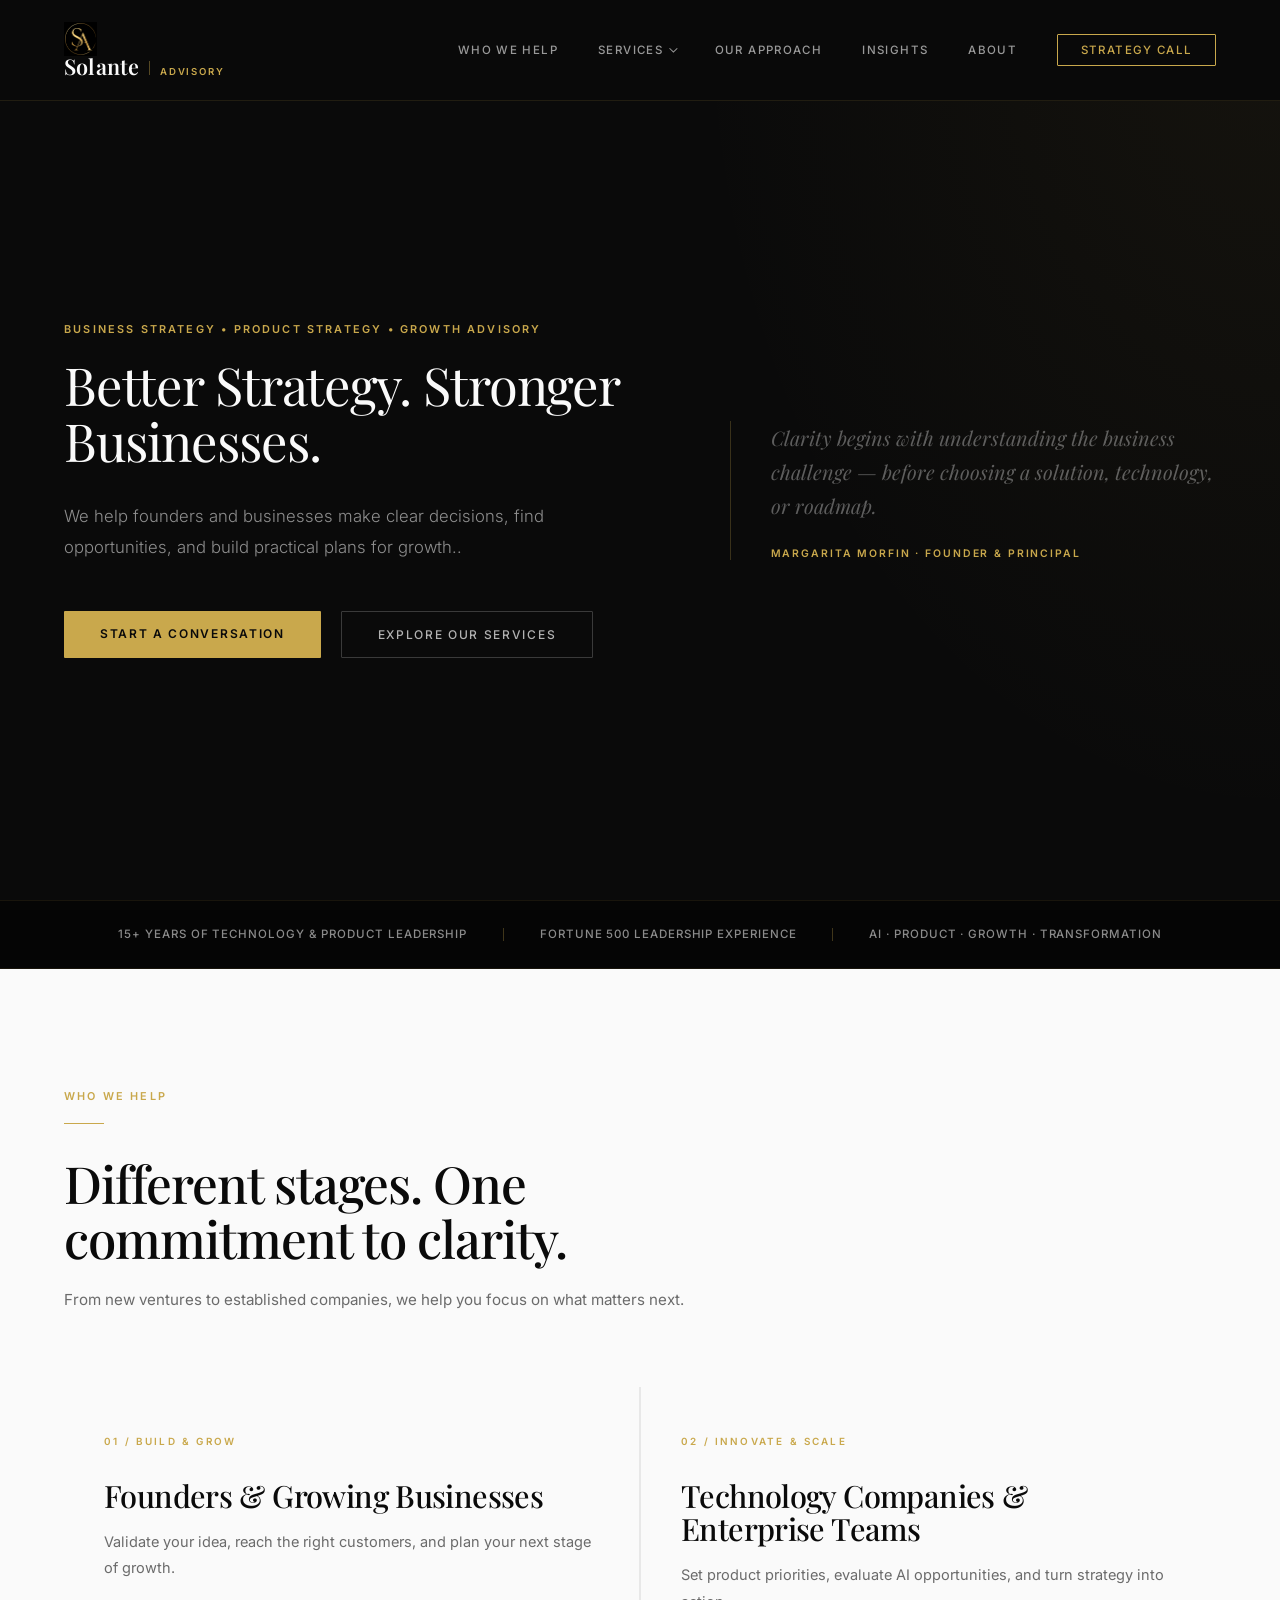
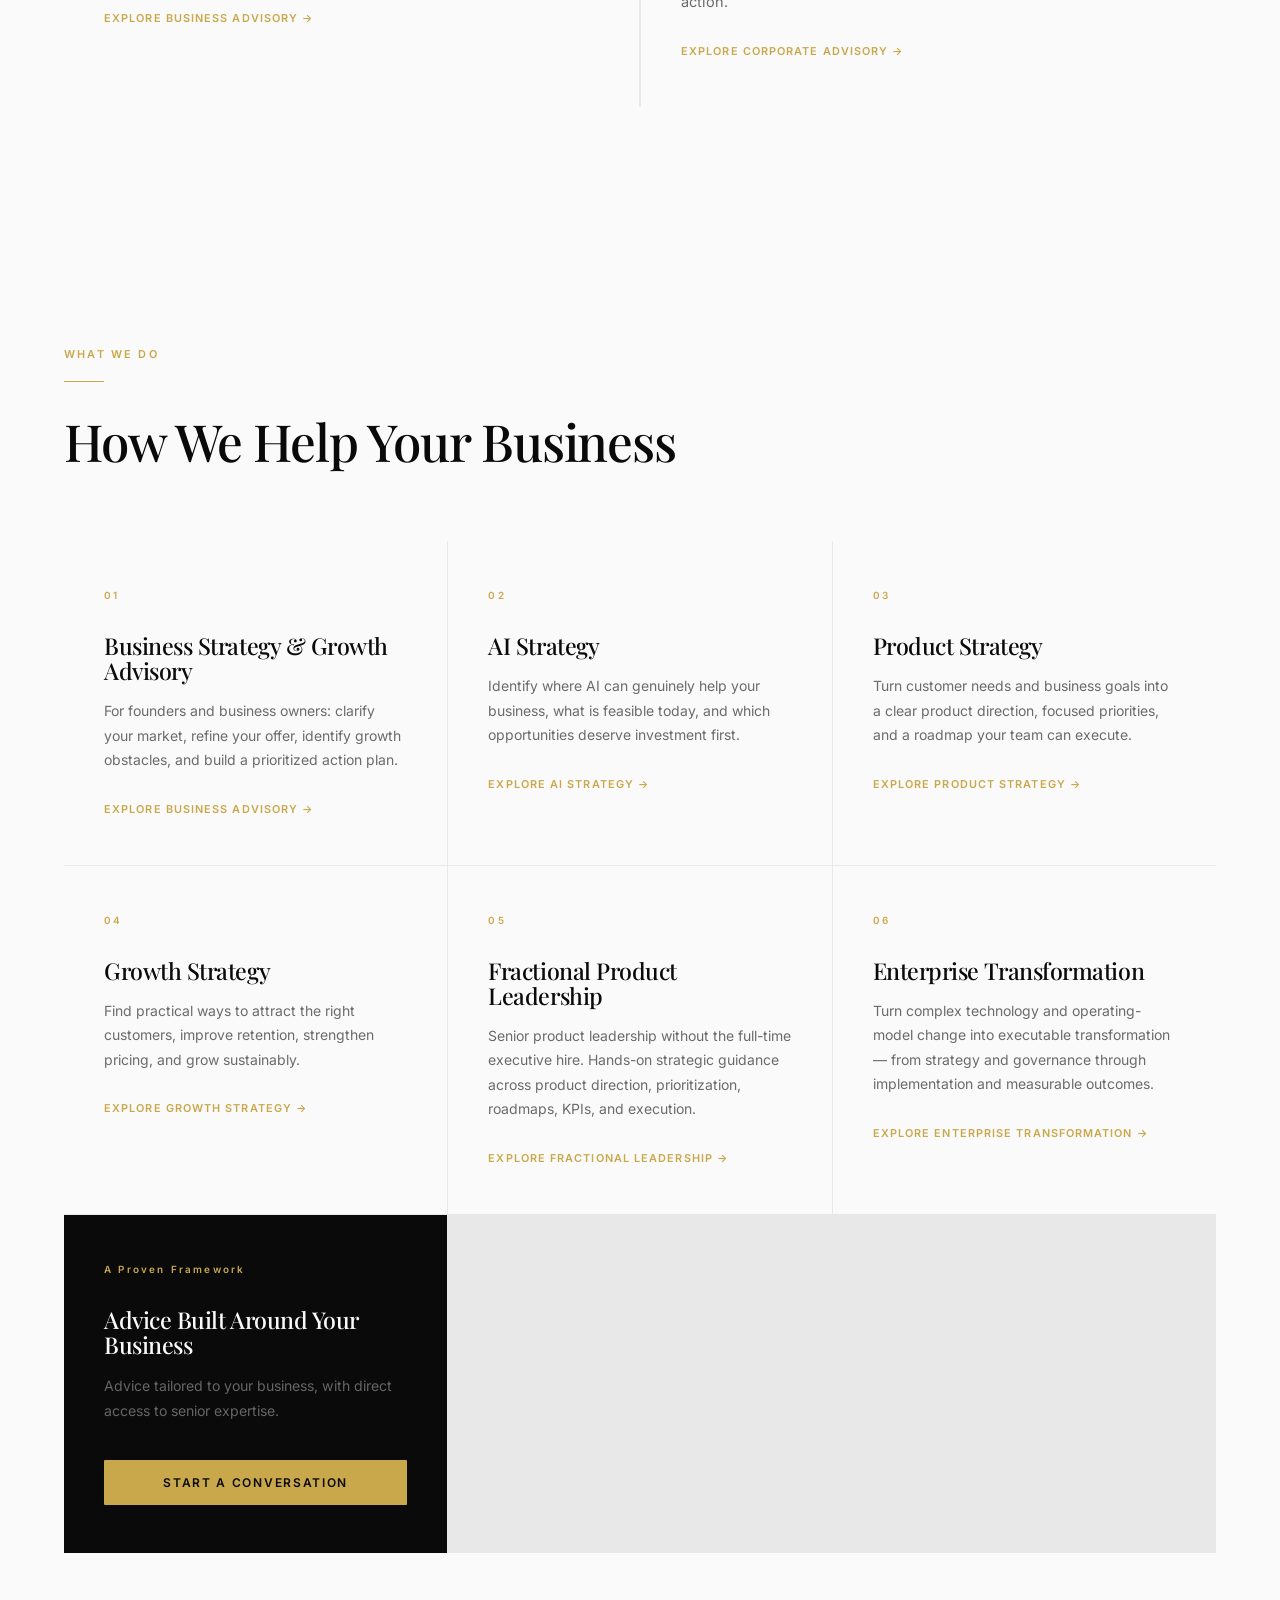
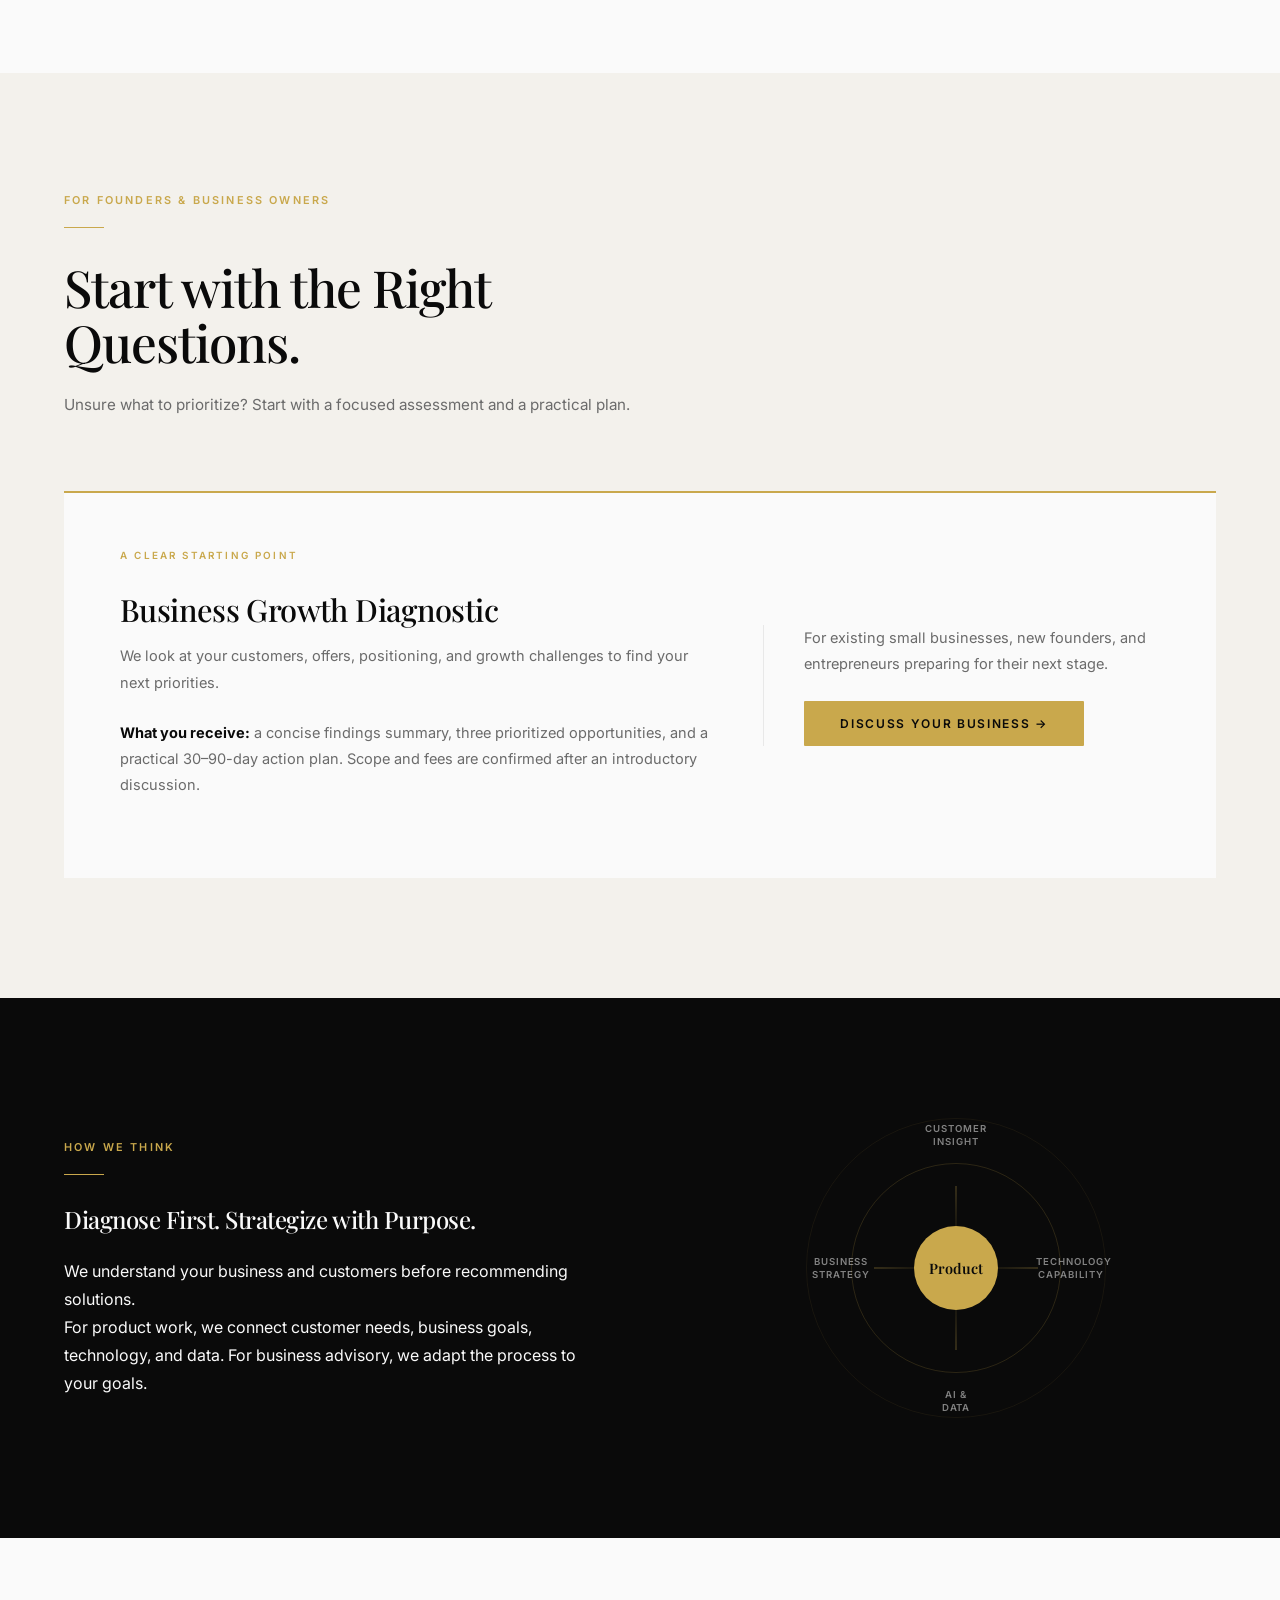
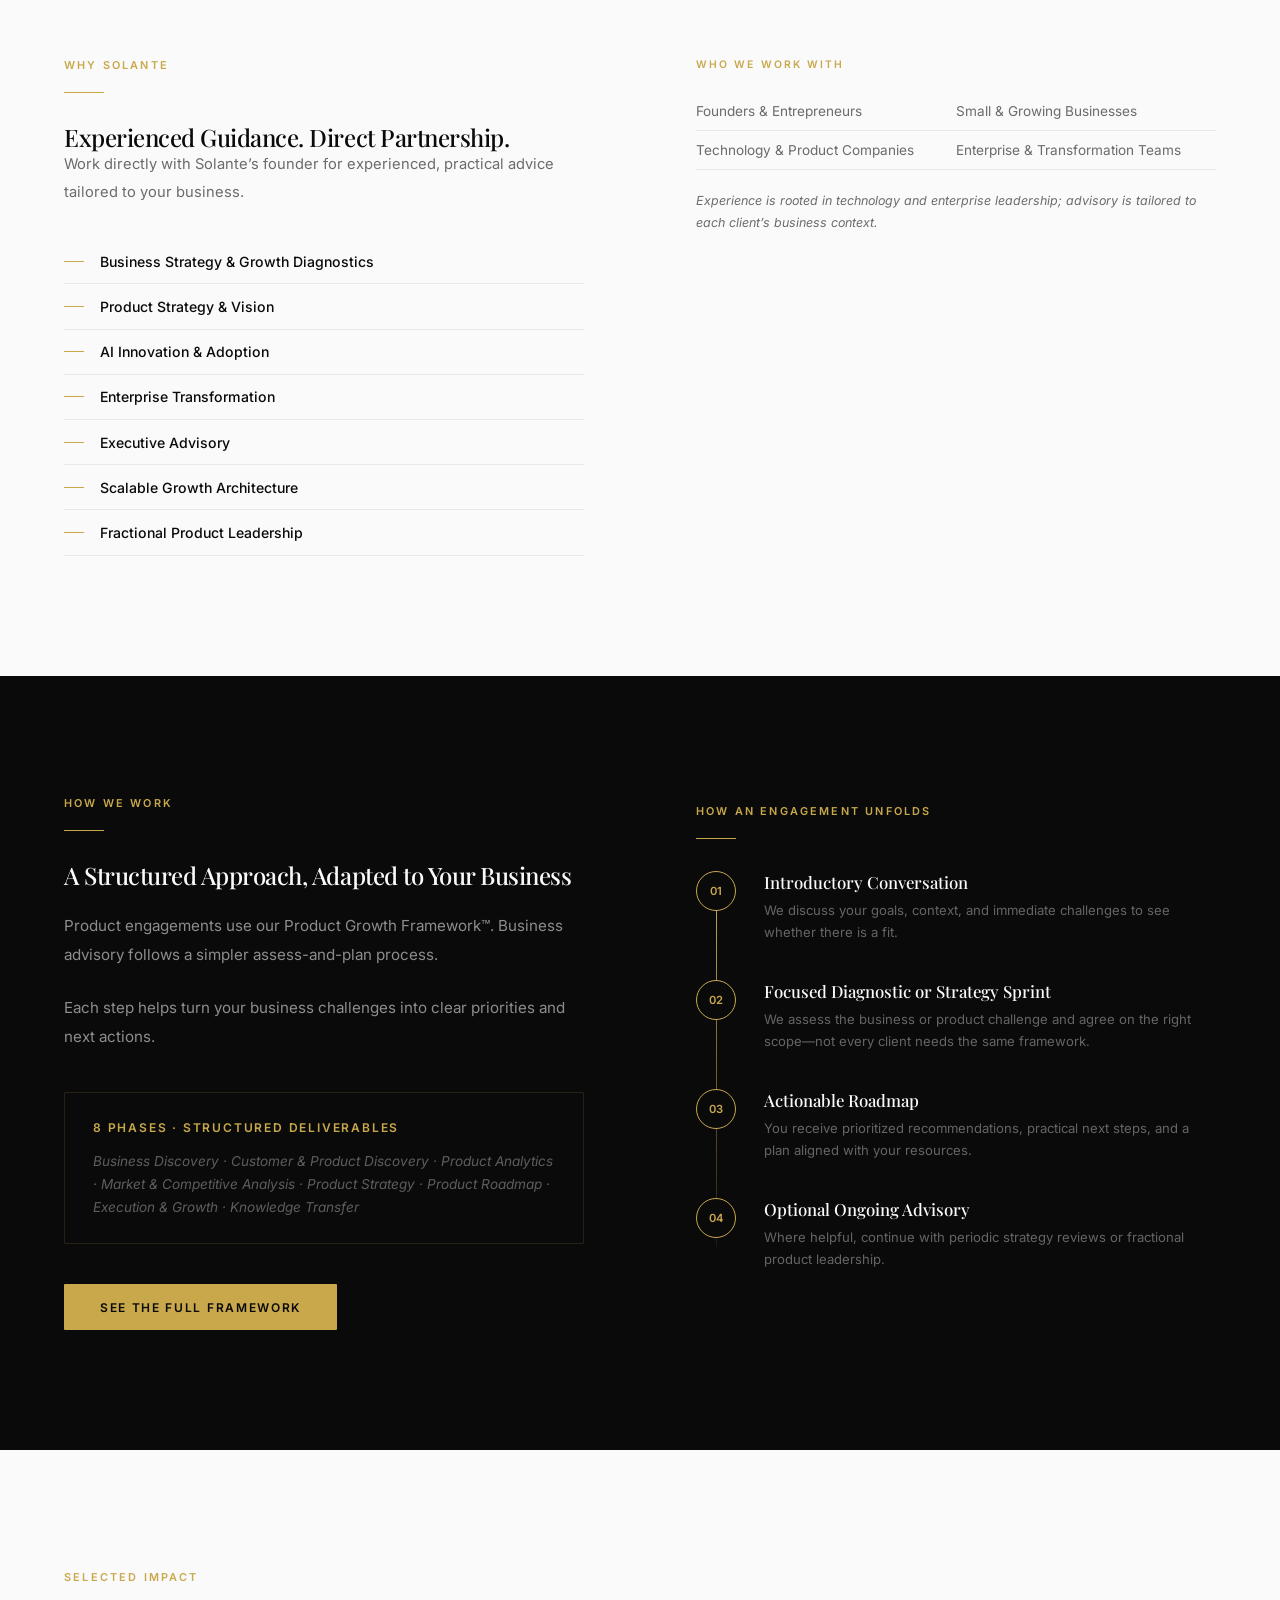
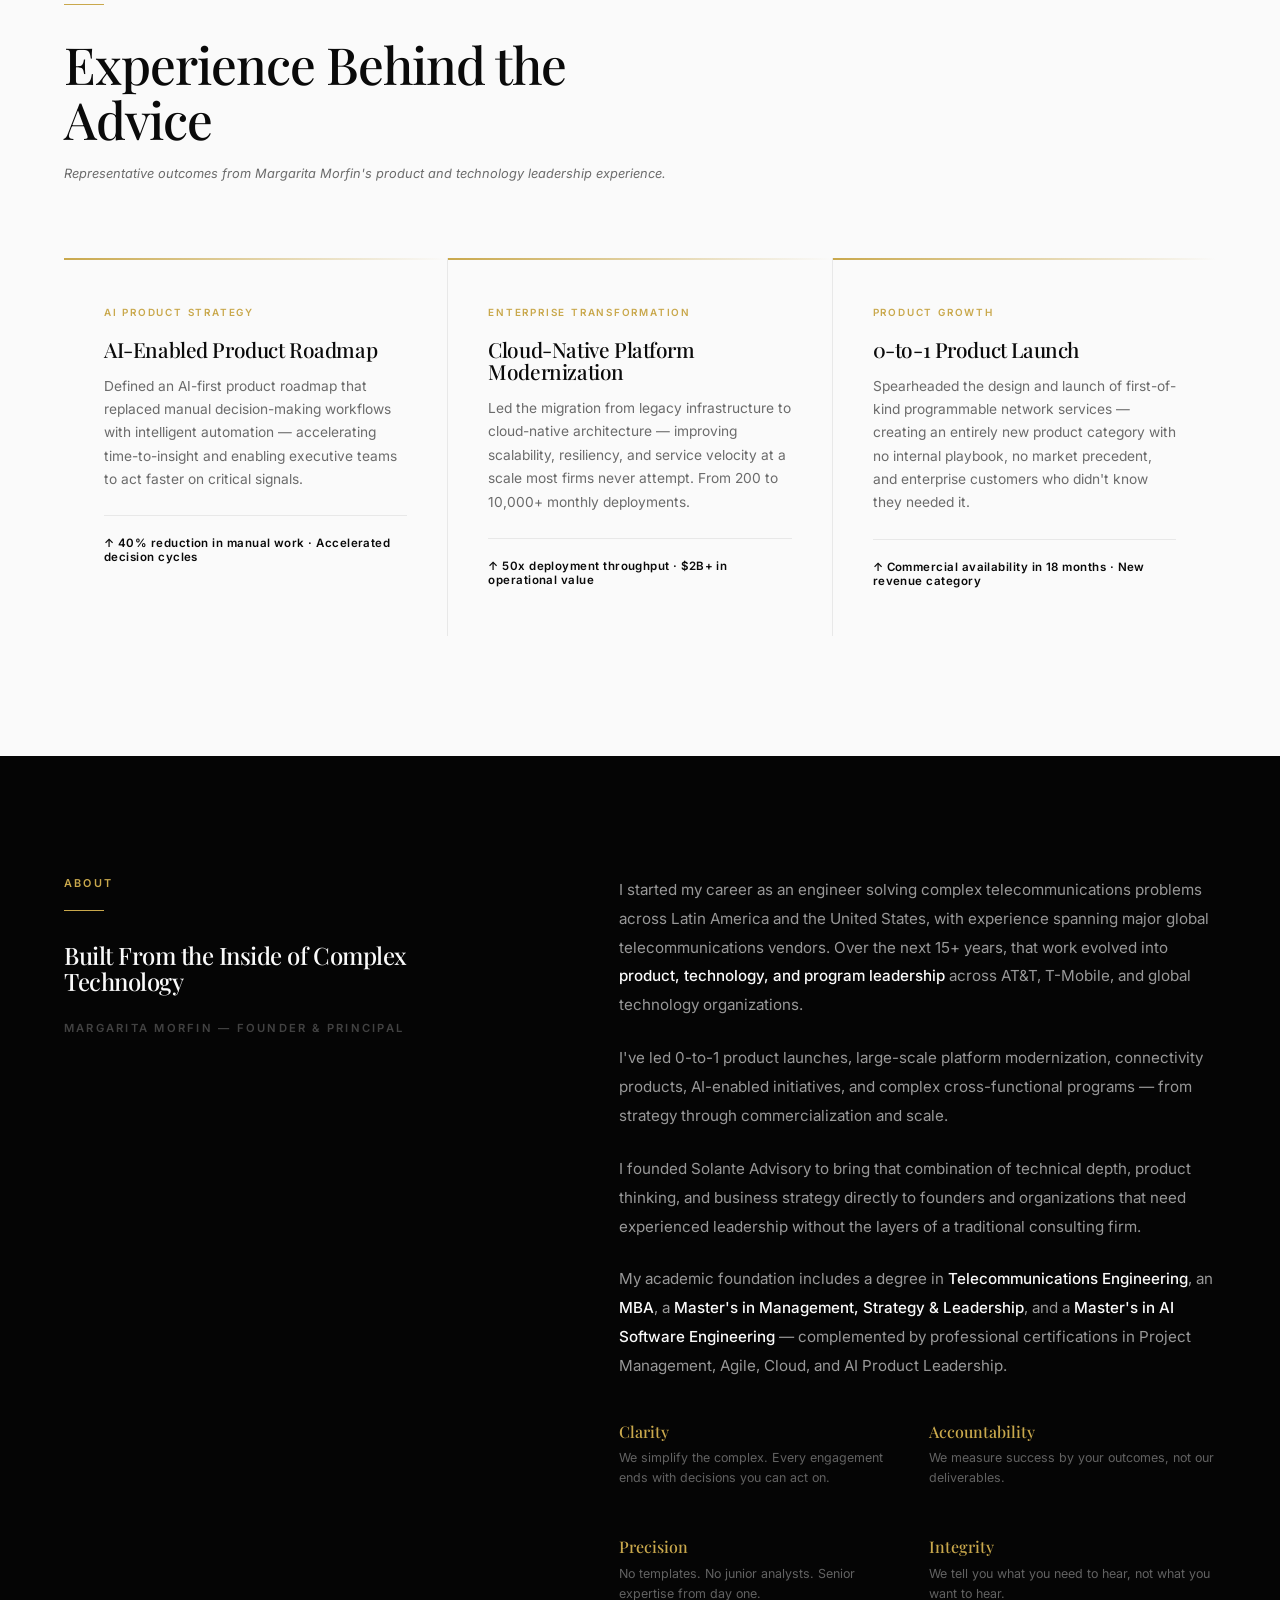
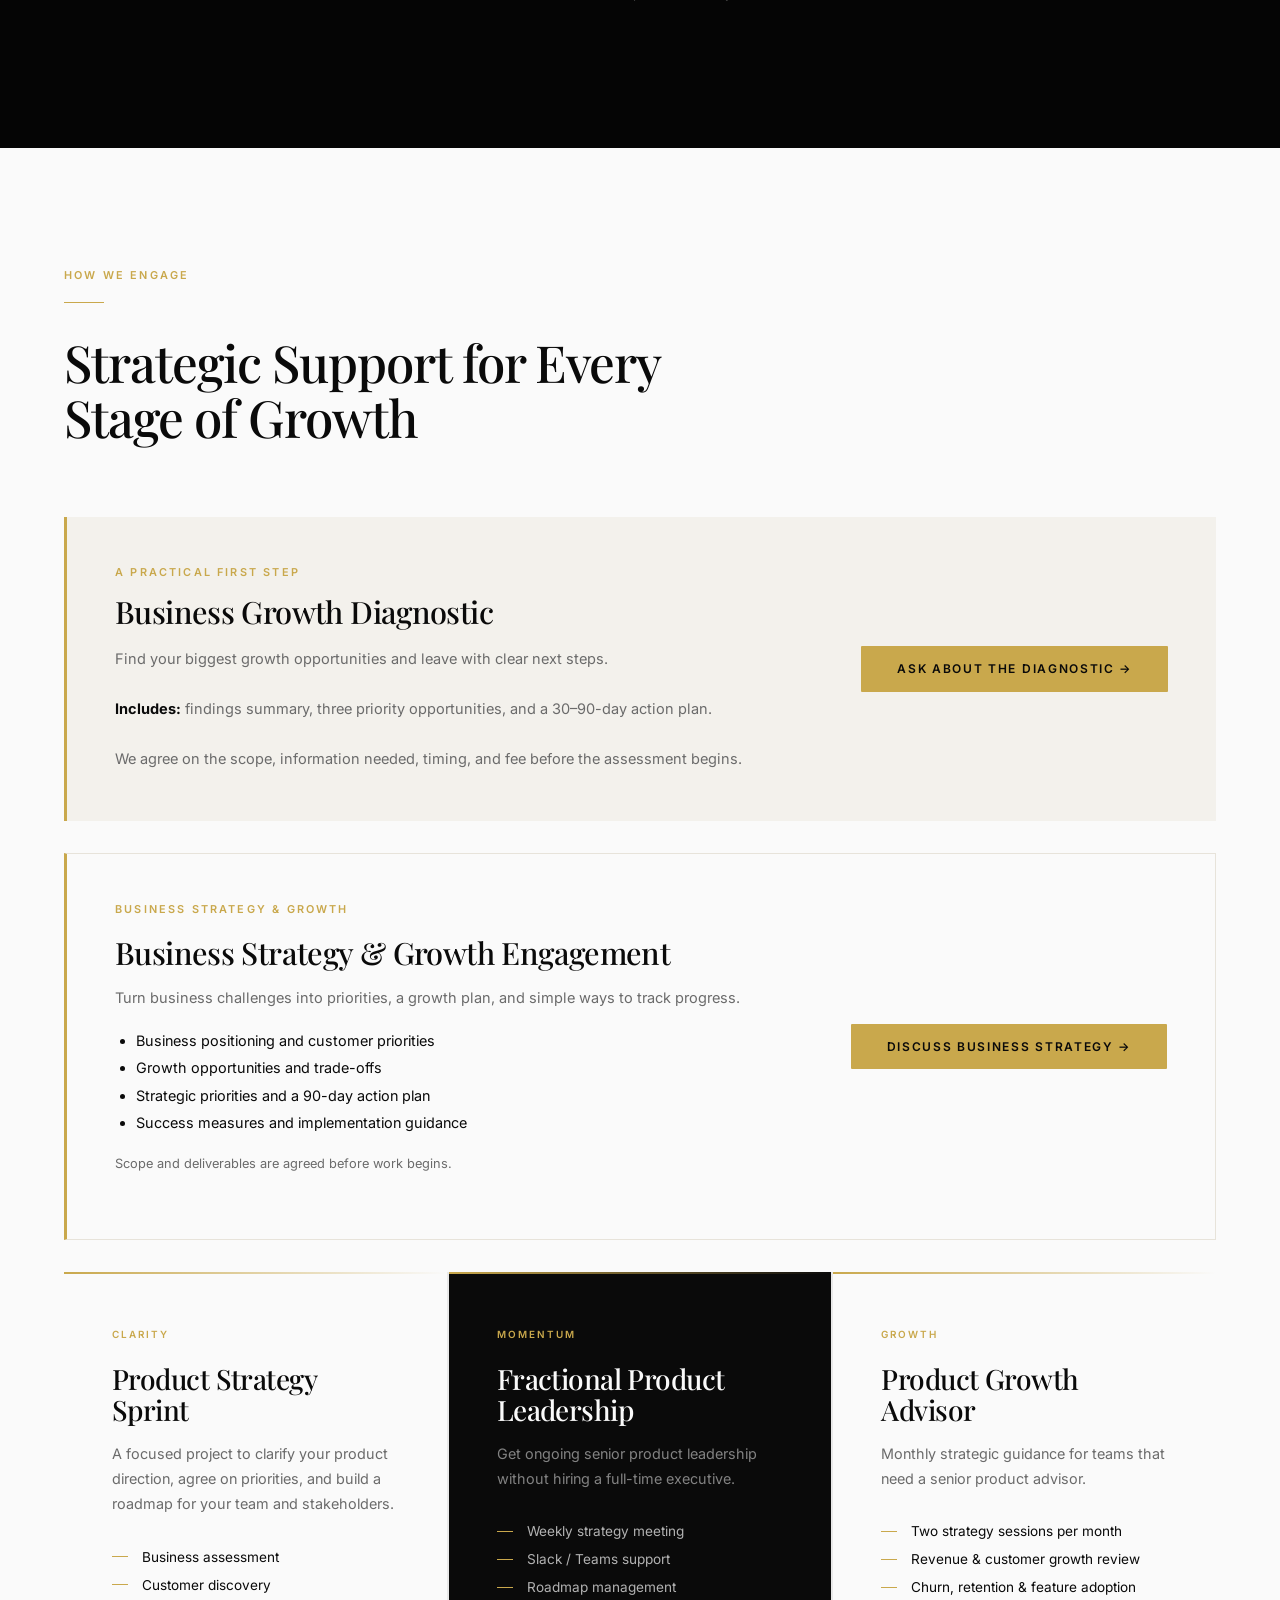
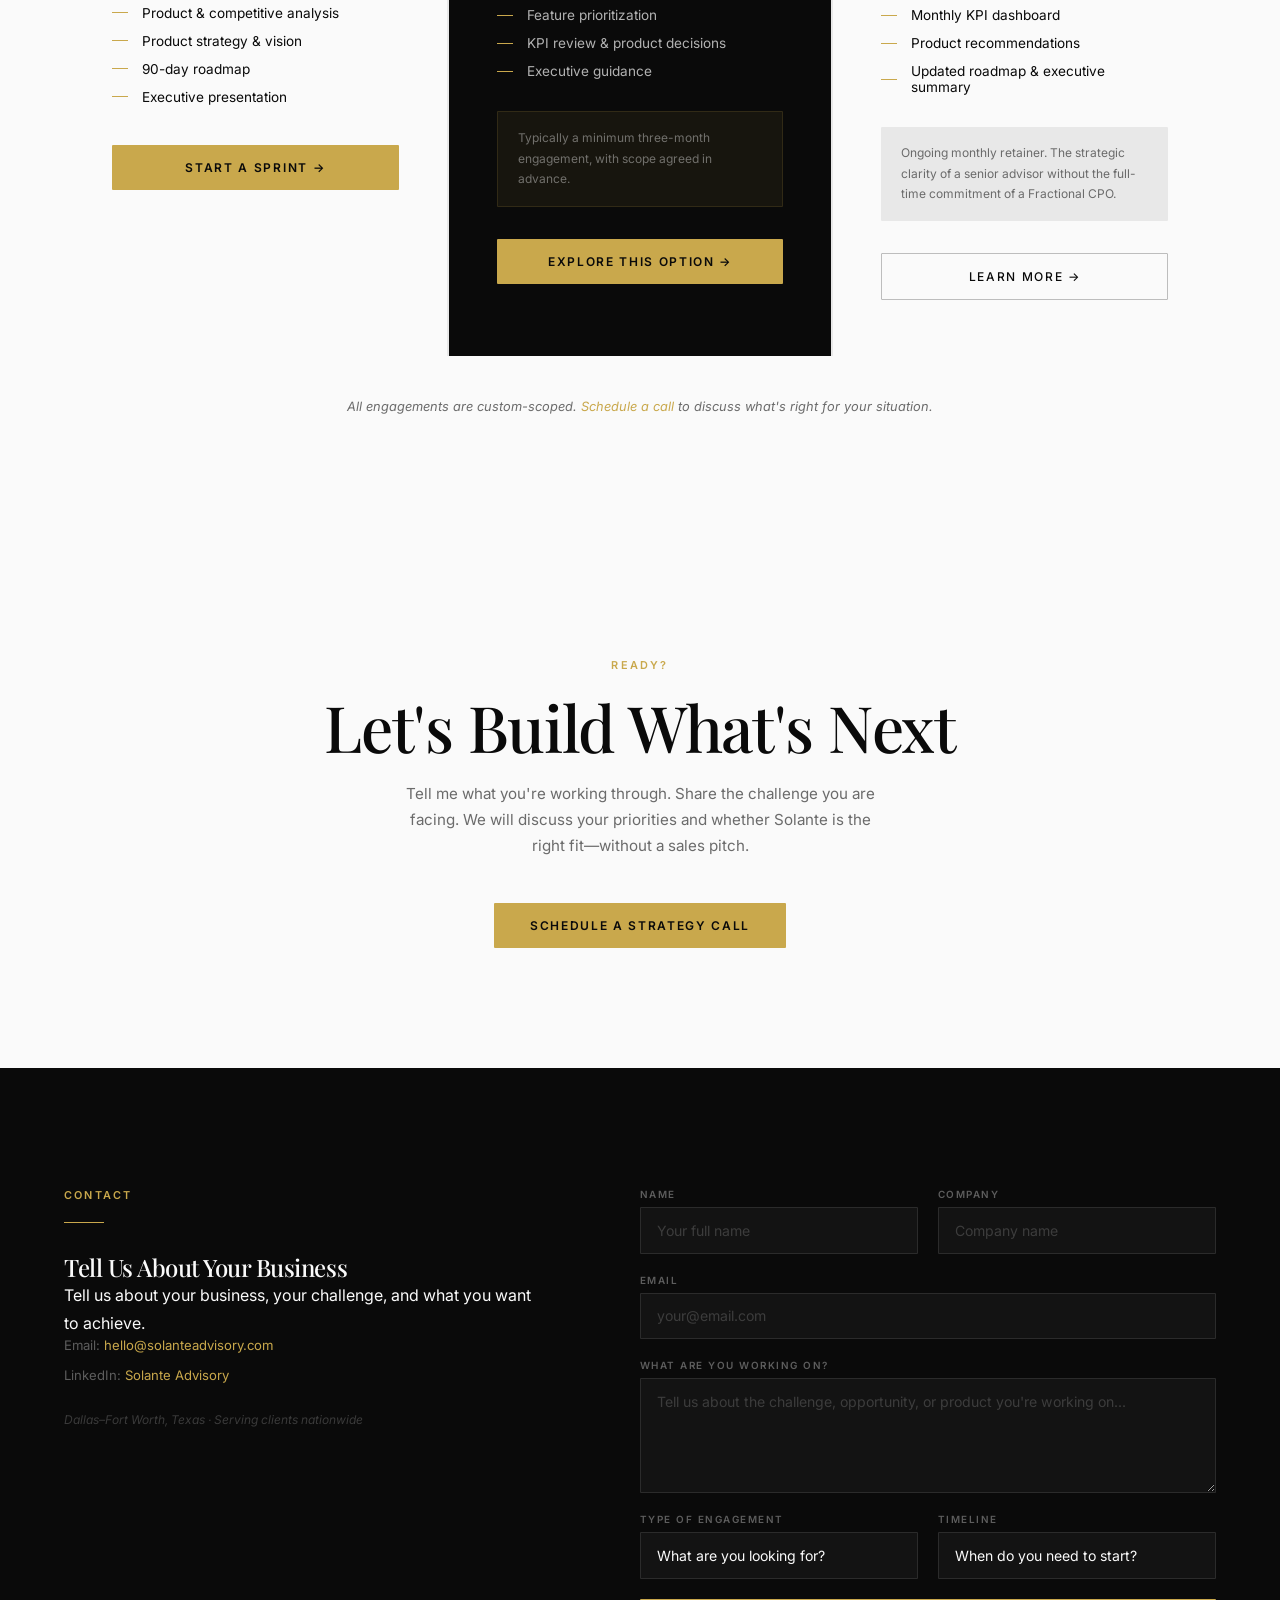
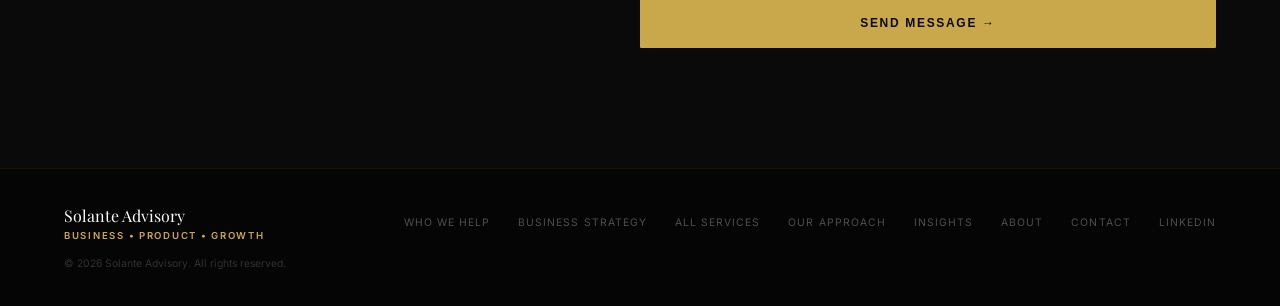
==== commit 721be7d2: "Add files via upload" ====
--- a/index.html
+++ b/index.html
@@ -79,7 +79,7 @@
 <div class="hero-left">
 <span class="eyebrow reveal">Business Strategy • Product Strategy • Growth Advisory</span>
 <h1 class="reveal" style="font-size:clamp(2.3rem,4.1vw,3.75rem)">Better Strategy. Stronger Businesses.</h1>
-<p class="hero-sub reveal">From launching something new to accelerating what is already working, Solante Advisory helps founders and organizations clarify priorities, uncover growth opportunities, and turn strategic decisions into practical action.</p>
+<p class="hero-sub reveal">We help founders and businesses make clear decisions, find opportunities, and build practical plans for growth..</p>
 <div class="hero-actions reveal" style="margin-bottom:0">
 <a class="btn-primary" data-ga="strategy_call" href="#contact">Start a Conversation</a>
 <a class="btn-ghost" href="#services">Explore Our Services</a>
@@ -99,31 +99,31 @@
 <span class="credibility-item">Fortune 500 Leadership Experience</span>
 <span aria-hidden="true" class="credibility-sep"></span>
 <span class="credibility-item">AI · Product · Growth · Transformation</span>
-</section><section class="section audience-section" id="who-we-help"><div class="section-header reveal"><span class="eyebrow">Who We Help</span><span class="gold-rule"></span><h2>Different stages. One commitment to clarity.</h2><p class="audience-intro">Whether you are building your first business or guiding an established organization, we help you identify what matters most and decide what comes next.</p></div><div class="audience-grid"><div class="audience-card reveal"><span class="svc-num">01 / BUILD &amp; GROW</span><h3>Founders &amp; Growing Businesses</h3><p>Validate an idea, sharpen your positioning, understand your customers, and identify the next opportunities for growth. Designed for entrepreneurs, including women founders, and owners of established small businesses.</p><a class="svc-link" href="/services/business-strategy">Explore Business Advisory →</a></div><div class="audience-card reveal reveal-delay-1"><span class="svc-num">02 / INNOVATE &amp; SCALE</span><h3>Technology Companies &amp; Enterprise Teams</h3><p>Strengthen product direction, prioritize innovation, evaluate AI opportunities, and connect strategic plans to measurable business outcomes.</p><a class="svc-link" href="/who-we-help#technology-enterprise">Explore Corporate Advisory →</a></div></div></section>
+</section><section class="section audience-section" id="who-we-help"><div class="section-header reveal"><span class="eyebrow">Who We Help</span><span class="gold-rule"></span><h2>Different stages. One commitment to clarity.</h2><p class="audience-intro">From new ventures to established companies, we help you focus on what matters next.</p></div><div class="audience-grid"><div class="audience-card reveal"><span class="svc-num">01 / BUILD &amp; GROW</span><h3>Founders &amp; Growing Businesses</h3><p>Validate your idea, reach the right customers, and plan your next stage of growth.</p><a class="svc-link" href="/services/business-strategy">Explore Business Advisory →</a></div><div class="audience-card reveal reveal-delay-1"><span class="svc-num">02 / INNOVATE &amp; SCALE</span><h3>Technology Companies &amp; Enterprise Teams</h3><p>Set product priorities, evaluate AI opportunities, and turn strategy into action.</p><a class="svc-link" href="/who-we-help#technology-enterprise">Explore Corporate Advisory →</a></div></div></section>
 <!-- SERVICES (condensed teasers, each linking to its own page) -->
 <section class="section" id="services">
 <div class="section-header reveal">
 <span class="eyebrow">What We Do</span>
 <span class="gold-rule"></span>
-<h2>Focused Strategy for Every Stage of Growth</h2>
+<h2>How We Help Your Business</h2>
 </div>
 <div class="services-grid"><a class="svc reveal" href="/services/business-strategy"><span class="svc-num">01</span><h3>Business Strategy &amp; Growth Advisory</h3><p>For founders and business owners: clarify your market, refine your offer, identify growth obstacles, and build a prioritized action plan.</p><span class="svc-link">Explore Business Advisory →</span></a>
 <a class="svc reveal" href="/services/ai-strategy">
 <span class="svc-num">02</span>
 <h3>AI Strategy</h3>
-<p>Moving beyond AI experimentation to execution — high-value opportunities, clear roadmaps, and AI integrated into products and operations.</p>
+<p>Identify where AI can genuinely help your business, what is feasible today, and which opportunities deserve investment first.</p>
 <span class="svc-link">Explore AI Strategy →</span>
 </a>
 <a class="svc reveal reveal-delay-1" href="/services/product-strategy">
 <span class="svc-num">03</span>
 <h3>Product Strategy</h3>
-<p>From vision to launch — translating customer insight into prioritized roadmaps aligned with the outcomes your board cares about.</p>
+<p>Turn customer needs and business goals into a clear product direction, focused priorities, and a roadmap your team can execute.</p>
 <span class="svc-link">Explore Product Strategy →</span>
 </a>
 <a class="svc reveal reveal-delay-2" href="/services/growth-strategy">
 <span class="svc-num">04</span>
 <h3>Growth Strategy</h3>
-<p>The strategic scaffolding for scalable growth — acquisition, monetization, positioning, and business models that attract investors.</p>
+<p>Find practical ways to attract the right customers, improve retention, strengthen pricing, and grow sustainably.</p>
 <span class="svc-link">Explore Growth Strategy →</span>
 </a>
 <a class="svc reveal" href="/services/fractional-product-leadership">
@@ -140,12 +140,12 @@
 </a>
 <div class="svc svc-dark reveal reveal-delay-2" style="display:flex;flex-direction:column;justify-content:flex-end;padding:3rem 2.5rem">
 <span class="svc-num">A Proven Framework</span>
-<h3 style="color:var(--white)">A Strategy Built for Your Business</h3>
-<p style="color:rgba(250,250,250,.38);font-size:.88rem;line-height:1.8;margin-bottom:2.25rem">Every engagement applies structured strategic thinking to your specific market, customers, technology, and growth objectives. You work directly with senior expertise from the first conversation.</p>
+<h3 style="color:var(--white)">Advice Built Around Your Business</h3>
+<p style="color:rgba(250,250,250,.38);font-size:.88rem;line-height:1.8;margin-bottom:2.25rem">Advice tailored to your business, with direct access to senior expertise.</p>
 <a class="btn-primary" data-ga="strategy_call" href="#contact" style="text-align:center">Start a Conversation</a>
 </div>
 </div>
-</section><section class="section business-offer" id="business-advisory"><div class="section-header reveal"><span class="eyebrow">For Founders &amp; Business Owners</span><span class="gold-rule"></span><h2>Start with the Right Questions.</h2><p class="audience-intro">Not sure why growth has slowed, what to prioritize, or whether your business idea is ready? Start with a focused, practical assessment rather than a long consulting engagement.</p></div><div class="offer-panel reveal"><div><span class="svc-num">A CLEAR STARTING POINT</span><h3>Business Growth Diagnostic</h3><p>We review your business model, target customers, positioning, current offers, and growth challenges to identify the most important opportunities.</p><p><strong>What you receive:</strong> a concise findings summary, three prioritized opportunities, and a practical 30–90-day action plan. Scope and fees are confirmed after an introductory discussion.</p></div><div class="offer-action"><p>For existing small businesses, new founders, and entrepreneurs preparing for their next stage.</p><a class="btn-primary" data-ga="strategy_call" href="#contact">Discuss Your Business →</a></div></div></section>
+</section><section class="section business-offer" id="business-advisory"><div class="section-header reveal"><span class="eyebrow">For Founders &amp; Business Owners</span><span class="gold-rule"></span><h2>Start with the Right Questions.</h2><p class="audience-intro">Unsure what to prioritize? Start with a focused assessment and a practical plan.</p></div><div class="offer-panel reveal"><div><span class="svc-num">A CLEAR STARTING POINT</span><h3>Business Growth Diagnostic</h3><p>We look at your customers, offers, positioning, and growth challenges to find your next priorities.</p><p><strong>What you receive:</strong> a concise findings summary, three prioritized opportunities, and a practical 30–90-day action plan. Scope and fees are confirmed after an introductory discussion.</p></div><div class="offer-action"><p>For existing small businesses, new founders, and entrepreneurs preparing for their next stage.</p><a class="btn-primary" data-ga="strategy_call" href="#contact">Discuss Your Business →</a></div></div></section>
 <!-- HOW WE THINK -->
 <section class="section section-dark" id="philosophy">
 <div class="philosophy-grid">
@@ -153,8 +153,8 @@
 <span class="eyebrow">How We Think</span>
 <span class="gold-rule"></span>
 <h2 style="color:var(--white);margin-bottom:1.5rem">Diagnose First. Strategize with Purpose.</h2>
-<p>Strong strategy starts with the customer, the business model, market realities, and the capabilities needed to deliver. We investigate the challenge before recommending a solution.</p>
-<p>For product engagements, our four-force framework connects customer insight, business strategy, technology, and data. For business advisory, we tailor the same disciplined thinking to your market and growth priorities.</p>
+<p>We understand your business and customers before recommending solutions.</p>
+<p>For product work, we connect customer needs, business goals, technology, and data. For business advisory, we adapt the process to your goals.</p>
 </div>
 <div class="reveal" style="display:flex;align-items:center;justify-content:center">
 <div class="framework">
@@ -179,8 +179,8 @@
 <div class="reveal">
 <span class="eyebrow">Why Solante</span>
 <span class="gold-rule"></span>
-<h2>Senior-Level Thinking. Direct Partnership.</h2>
-<p style="color:var(--gray);line-height:1.9;margin-bottom:2rem;font-size:.92rem">Work directly with the founder of Solante Advisory. We bring hands-on leadership experience, structured analysis, and practical recommendations—without unnecessary layers or one-size-fits-all prescriptions.</p>
+<h2>Experienced Guidance. Direct Partnership.</h2>
+<p style="color:var(--gray);line-height:1.9;margin-bottom:2rem;font-size:.92rem">Work directly with Solante’s founder for experienced, practical advice tailored to your business.</p>
 <ul class="cap-list"><li>Business Strategy &amp; Growth Diagnostics</li>
 <li>Product Strategy &amp; Vision</li>
 <li>AI Innovation &amp; Adoption</li>
@@ -209,8 +209,8 @@
 <span class="eyebrow">How We Work</span>
 <span class="gold-rule"></span>
 <h2 style="color:var(--white);margin-bottom:1.5rem">A Structured Approach, Adapted to Your Business</h2>
-<p style="color:rgba(250,250,250,.55);font-size:.95rem;line-height:1.9;margin-bottom:1.5rem">Our established Product Growth Framework™ guides product-focused engagements. Founder and business growth advisory uses a right-sized discovery, assessment, and action-planning process.</p>
-<p style="color:rgba(250,250,250,.55);font-size:.95rem;line-height:1.9;margin-bottom:2.5rem">It's not a template. It's a systematic process that takes you from business understanding to validated strategy to executable roadmap — with clear deliverables at every phase.</p>
+<p style="color:rgba(250,250,250,.55);font-size:.95rem;line-height:1.9;margin-bottom:1.5rem">Product engagements use our Product Growth Framework™. Business advisory follows a simpler assess-and-plan process.</p>
+<p style="color:rgba(250,250,250,.55);font-size:.95rem;line-height:1.9;margin-bottom:2.5rem">Each step helps turn your business challenges into clear priorities and next actions.</p>
 <div style="border:1px solid rgba(201,168,76,.15);border-radius:1px;padding:1.5rem 1.75rem;margin-bottom:2.5rem">
 <p style="font-size:.75rem;font-weight:600;letter-spacing:.15em;text-transform:uppercase;color:var(--gold);margin-bottom:.75rem">8 Phases · Structured Deliverables</p>
 <p style="font-size:.85rem;color:rgba(250,250,250,.35);line-height:1.7;font-style:italic">Business Discovery · Customer &amp; Product Discovery · Product Analytics · Market &amp; Competitive Analysis · Product Strategy · Product Roadmap · Execution &amp; Growth · Knowledge Transfer</p>
@@ -259,7 +259,7 @@
 <div class="section-header reveal">
 <span class="eyebrow">Selected Impact</span>
 <span class="gold-rule"></span>
-<h2>Work That Moved the Needle</h2>
+<h2>Experience Behind the Advice</h2>
 <p style="font-size:.8rem;color:var(--gray);font-style:italic;margin-top:1rem">Representative outcomes from Margarita Morfin's product and technology leadership experience.</p>
 </div>
 <div class="eng-grid">
@@ -325,12 +325,12 @@
 <span class="gold-rule"></span>
 <h2>Strategic Support for Every Stage of Growth</h2>
 </div>
-<div class="intro-package reveal"><div><span class="eyebrow">A Practical First Step</span><h3>Business Growth Diagnostic</h3><p>A focused assessment for founders and small-business owners who need clarity on positioning, customers, growth opportunities, and what to do next.</p><p><strong>Includes:</strong> findings summary, three priority opportunities, and a 30–90-day action plan.</p><p>We agree on the scope, information needed, timing, and fee before the assessment begins.</p></div><a class="btn-primary" data-ga="strategy_call" href="#contact">Ask About the Diagnostic →</a></div><div class="business-engagement"><div><span class="eyebrow">Business Strategy &amp; Growth</span><h3>Business Strategy &amp; Growth Engagement</h3><p>For founders and business owners ready to move beyond the initial diagnostic. We turn business challenges into clear strategic priorities, a practical growth roadmap, and a plan for measuring progress.</p><ul><li>Business positioning and customer priorities</li><li>Growth opportunities and trade-offs</li><li>Strategic priorities and a 90-day action plan</li><li>Success measures and implementation guidance</li></ul><p class="engagement-note">Scope and deliverables are agreed before work begins.</p></div><a class="btn-primary" data-ga="strategy_call" href="#contact">Discuss Business Strategy →</a></div><div style="display:grid;grid-template-columns:repeat(3,1fr);gap:2px;background:var(--gray-lt)">
+<div class="intro-package reveal"><div><span class="eyebrow">A Practical First Step</span><h3>Business Growth Diagnostic</h3><p>Find your biggest growth opportunities and leave with clear next steps.</p><p><strong>Includes:</strong> findings summary, three priority opportunities, and a 30–90-day action plan.</p><p>We agree on the scope, information needed, timing, and fee before the assessment begins.</p></div><a class="btn-primary" data-ga="strategy_call" href="#contact">Ask About the Diagnostic →</a></div><div class="business-engagement"><div><span class="eyebrow">Business Strategy &amp; Growth</span><h3>Business Strategy &amp; Growth Engagement</h3><p>Turn business challenges into priorities, a growth plan, and simple ways to track progress.</p><ul><li>Business positioning and customer priorities</li><li>Growth opportunities and trade-offs</li><li>Strategic priorities and a 90-day action plan</li><li>Success measures and implementation guidance</li></ul><p class="engagement-note">Scope and deliverables are agreed before work begins.</p></div><a class="btn-primary" data-ga="strategy_call" href="#contact">Discuss Business Strategy →</a></div><div style="display:grid;grid-template-columns:repeat(3,1fr);gap:2px;background:var(--gray-lt)">
 <div style="background:var(--white);padding:3.5rem 3rem;position:relative;overflow:hidden">
 <div style="position:absolute;top:0;left:0;right:0;height:2px;background:linear-gradient(90deg,var(--gold),transparent)"></div>
 <span style="font-size:.62rem;font-weight:600;letter-spacing:.2em;text-transform:uppercase;color:var(--gold);display:block;margin-bottom:1.5rem">Clarity</span>
 <h3 style="font-size:1.75rem;margin-bottom:1rem;font-weight:500">Product Strategy Sprint</h3>
-<p style="font-size:.9rem;color:var(--gray);line-height:1.75;margin-bottom:2rem">A focused engagement that takes you from uncertainty to a complete, board-ready product strategy. At the end, you have a plan — and the conviction to act on it.</p>
+<p style="font-size:.9rem;color:var(--gray);line-height:1.75;margin-bottom:2rem">A focused project to clarify your product direction, agree on priorities, and build a roadmap for your team and stakeholders.</p>
 <div style="display:flex;flex-direction:column;gap:.75rem;margin-bottom:2.5rem">
 <div style="display:flex;align-items:center;gap:.875rem;font-size:.85rem;color:var(--black)"><span style="width:16px;height:1px;background:var(--gold);flex-shrink:0"></span>Business assessment</div>
 <div style="display:flex;align-items:center;gap:.875rem;font-size:.85rem;color:var(--black)"><span style="width:16px;height:1px;background:var(--gold);flex-shrink:0"></span>Customer discovery</div>
@@ -345,7 +345,7 @@
 <div style="position:absolute;top:0;left:0;right:0;height:2px;background:linear-gradient(90deg,var(--gold),transparent)"></div>
 <span style="font-size:.62rem;font-weight:600;letter-spacing:.2em;text-transform:uppercase;color:var(--gold);display:block;margin-bottom:1.5rem">Momentum</span>
 <h3 style="font-size:1.75rem;margin-bottom:1rem;font-weight:500;color:var(--white)">Fractional Product Leadership</h3>
-<p style="font-size:.9rem;color:rgba(250,250,250,.5);line-height:1.75;margin-bottom:2rem">Senior product leadership embedded in your business — also referred to as a Fractional CPO engagement — without the full-time commitment. A strategic product partner driving decisions and momentum month over month.</p>
+<p style="font-size:.9rem;color:rgba(250,250,250,.5);line-height:1.75;margin-bottom:2rem">Get ongoing senior product leadership without hiring a full-time executive.</p>
 <div style="display:flex;flex-direction:column;gap:.75rem;margin-bottom:2rem">
 <div style="display:flex;align-items:center;gap:.875rem;font-size:.85rem;color:rgba(250,250,250,.7)"><span style="width:16px;height:1px;background:var(--gold);flex-shrink:0"></span>Weekly strategy meeting</div>
 <div style="display:flex;align-items:center;gap:.875rem;font-size:.85rem;color:rgba(250,250,250,.7)"><span style="width:16px;height:1px;background:var(--gold);flex-shrink:0"></span>Slack / Teams support</div>
@@ -355,7 +355,7 @@
 <div style="display:flex;align-items:center;gap:.875rem;font-size:.85rem;color:rgba(250,250,250,.7)"><span style="width:16px;height:1px;background:var(--gold);flex-shrink:0"></span>Executive guidance</div>
 </div>
 <div style="padding:1rem 1.25rem;background:rgba(201,168,76,.07);border:1px solid rgba(201,168,76,.15);border-radius:1px;margin-bottom:2rem">
-<p style="font-size:.75rem;color:rgba(250,250,250,.4);line-height:1.7">Minimum 3-month commitment. Product results don't happen in four weeks — three months gives us enough time to implement the roadmap and demonstrate measurable progress.</p>
+<p style="font-size:.75rem;color:rgba(250,250,250,.4);line-height:1.7">Typically a minimum three-month engagement, with scope agreed in advance.</p>
 </div>
 <a class="btn-primary" href="#contact" style="display:block;text-align:center">Explore This Option →</a>
 </div>
@@ -363,7 +363,7 @@
 <div style="position:absolute;top:0;left:0;right:0;height:2px;background:linear-gradient(90deg,var(--gold),transparent)"></div>
 <span style="font-size:.62rem;font-weight:600;letter-spacing:.2em;text-transform:uppercase;color:var(--gold);display:block;margin-bottom:1.5rem">Growth</span>
 <h3 style="font-size:1.75rem;margin-bottom:1rem;font-weight:500">Product Growth Advisor</h3>
-<p style="font-size:.9rem;color:var(--gray);line-height:1.75;margin-bottom:2rem">A lighter ongoing advisory relationship for companies that have their team in place but want a senior strategic voice in the room every month — keeping decisions sharp and the roadmap honest.</p>
+<p style="font-size:.9rem;color:var(--gray);line-height:1.75;margin-bottom:2rem">Monthly strategic guidance for teams that need a senior product advisor.</p>
 <div style="display:flex;flex-direction:column;gap:.75rem;margin-bottom:2rem">
 <div style="display:flex;align-items:center;gap:.875rem;font-size:.85rem;color:var(--black)"><span style="width:16px;height:1px;background:var(--gold);flex-shrink:0"></span>Two strategy sessions per month</div>
 <div style="display:flex;align-items:center;gap:.875rem;font-size:.85rem;color:var(--black)"><span style="width:16px;height:1px;background:var(--gold);flex-shrink:0"></span>Revenue &amp; customer growth review</div>
@@ -385,7 +385,7 @@
 <div class="reveal">
 <span class="eyebrow" style="text-align:center;display:block">Ready?</span>
 <h2>Let's Build What's Next</h2>
-<p>Tell me what you're working through. One conversation is enough to determine whether Solante can help — no pitch deck, no pressure.</p>
+<p>Tell me what you're working through. Share the challenge you are facing. We will discuss your priorities and whether Solante is the right fit—without a sales pitch.</p>
 <a class="btn-primary" data-ga="strategy_call" href="#contact">Schedule a Strategy Call</a>
 </div>
 </section>
@@ -396,7 +396,7 @@
 <span class="eyebrow">Contact</span>
 <span class="gold-rule"></span>
 <h2>Tell Us About Your Business</h2>
-<p>Whether you're navigating a strategic inflection point, launching a new product, or accelerating growth — we'd like to hear about it.</p>
+<p>Tell us about your business, your challenge, and what you want to achieve.</p>
 <div class="contact-detail">
 <div class="c-item">Email: <a href="mailto:hello@solanteadvisory.com">hello@solanteadvisory.com</a></div>
 <div class="c-item">LinkedIn: <a href="https://linkedin.com/company/solante-advisory" target="_blank">Solante Advisory</a></div>
@@ -453,15 +453,7 @@
 </section>
 <footer>
 <div class="footer-brand">Solante Advisory<span>Business • Product • Growth</span></div>
-<div class="footer-links"><a href="/who-we-help">Who We Help</a><a href="/services/business-strategy">Business Strategy</a><a href="/who-we-help">Who We Help</a><a href="/services/business-strategy">Business Strategy</a>
-<a href="/services/business-strategy">Services</a>
-<a href="/#about">About</a>
-<a href="/#contact">Contact</a>
-<a href="/methodology">Framework</a>
-<a href="/insights">Insights</a>
-<a href="https://linkedin.com/company/solante-advisory" target="_blank">LinkedIn</a>
-<a href="#">Privacy</a>
-</div>
+<div class="footer-links"><a href="/who-we-help">Who We Help</a><a href="/services/business-strategy">Business Strategy</a><a href="/#services">All Services</a><a href="/methodology">Our Approach</a><a href="/insights">Insights</a><a href="/#about">About</a><a href="/#contact">Contact</a><a href="https://linkedin.com/company/solante-advisory" rel="noopener noreferrer" target="_blank">LinkedIn</a></div>
 <div class="footer-copy">© 2026 Solante Advisory. All rights reserved.</div>
 </footer>
 <script>
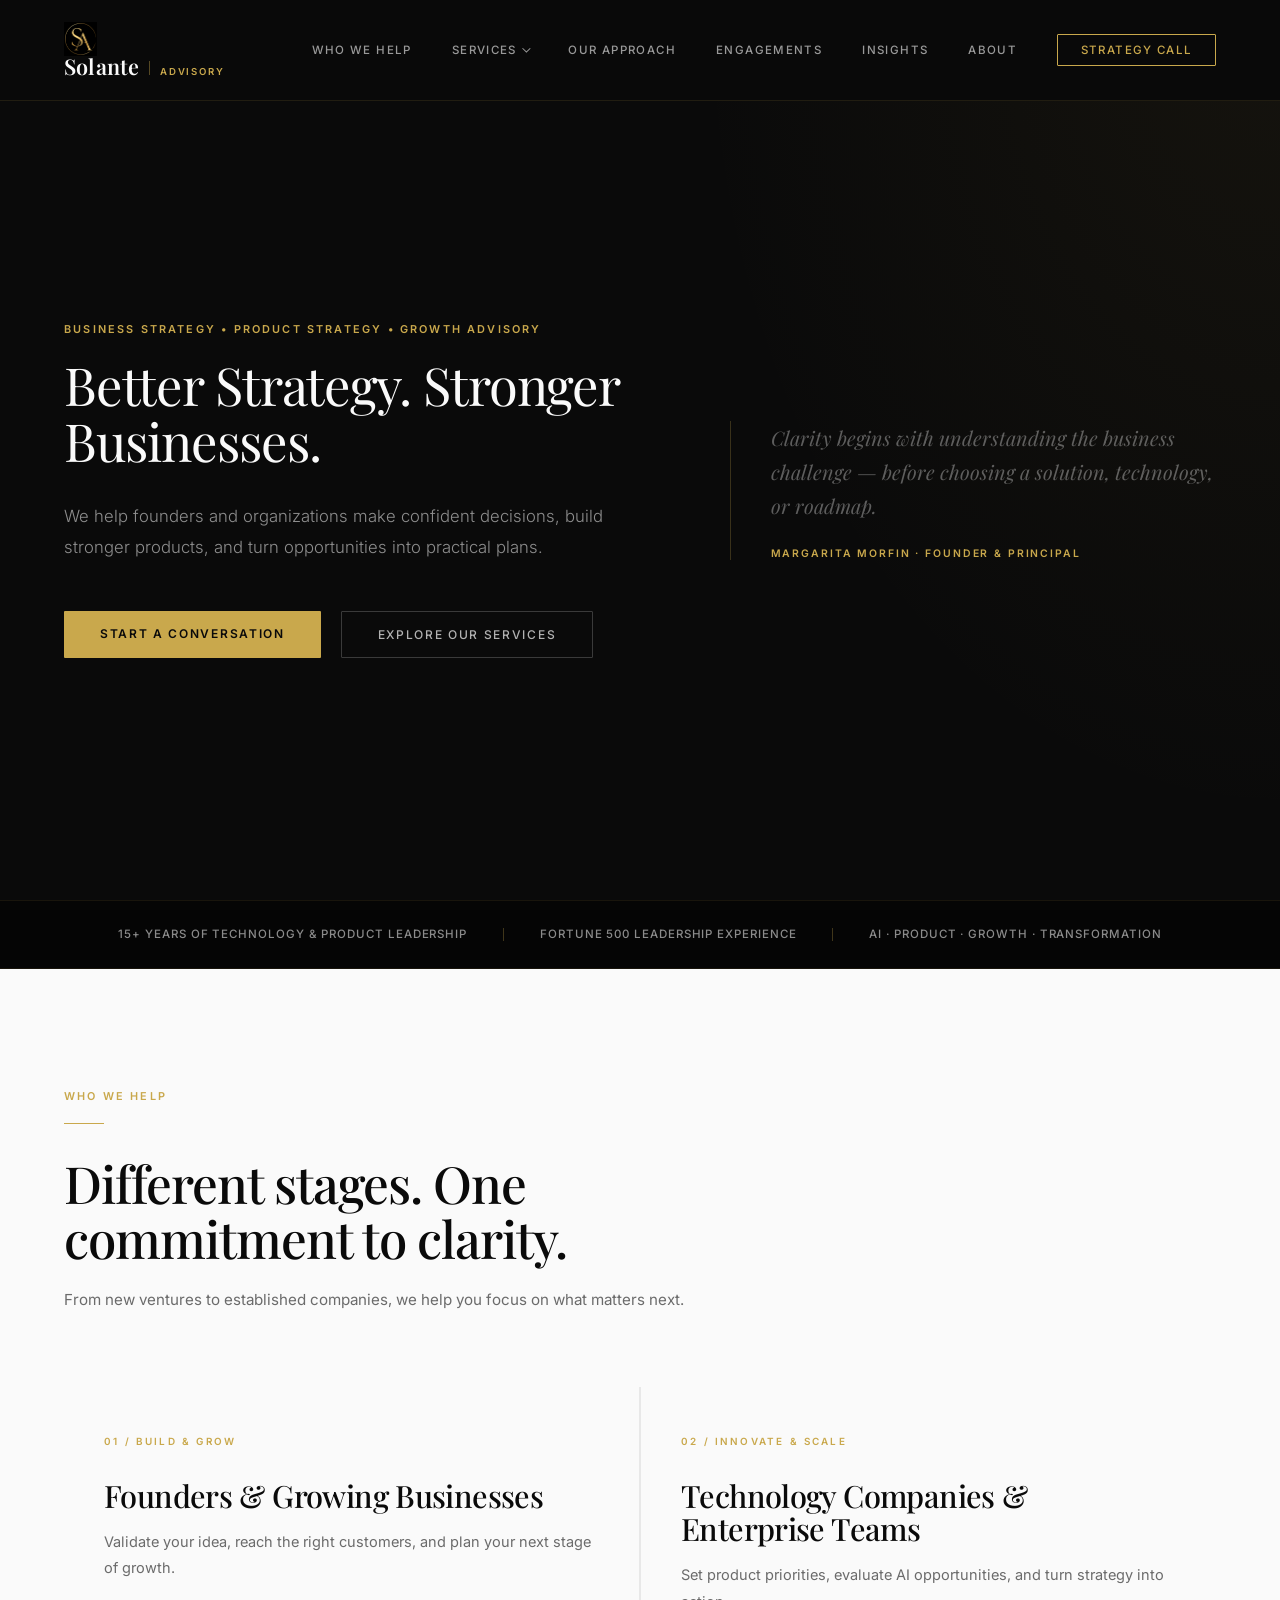
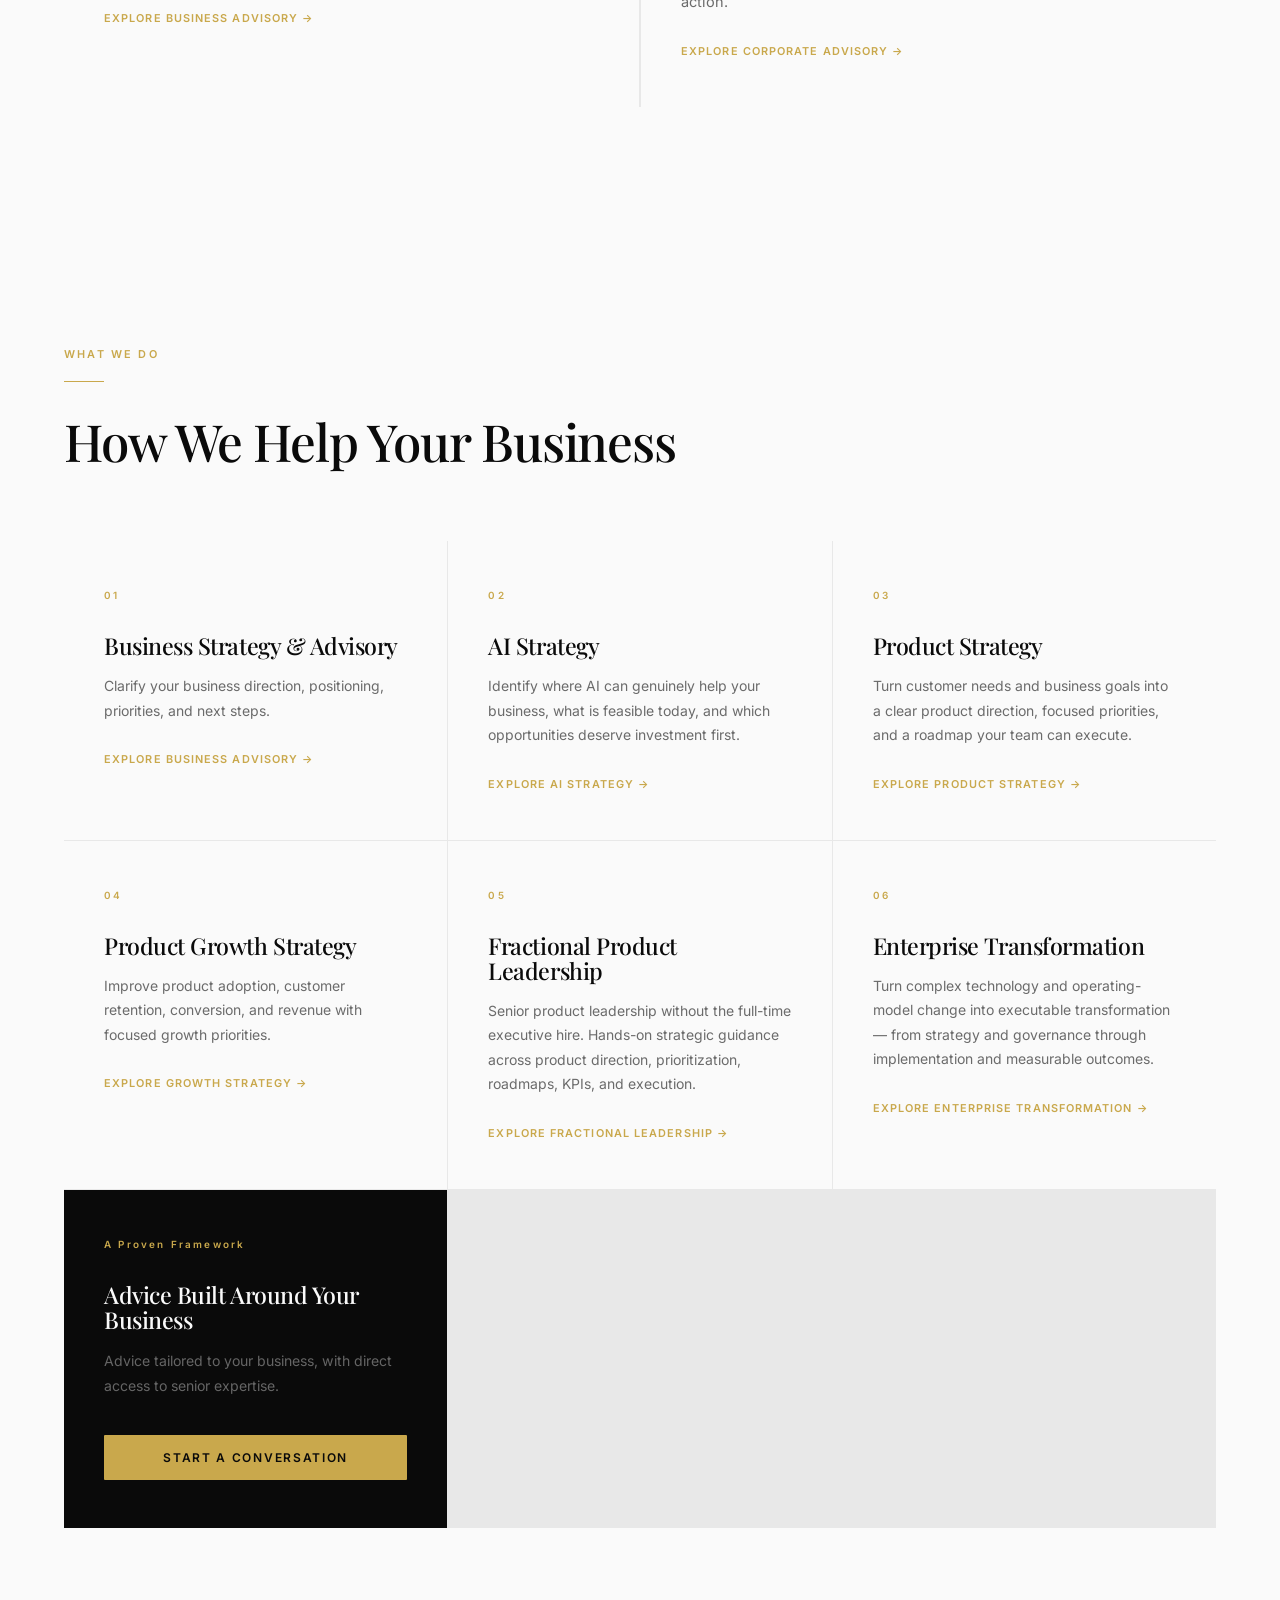
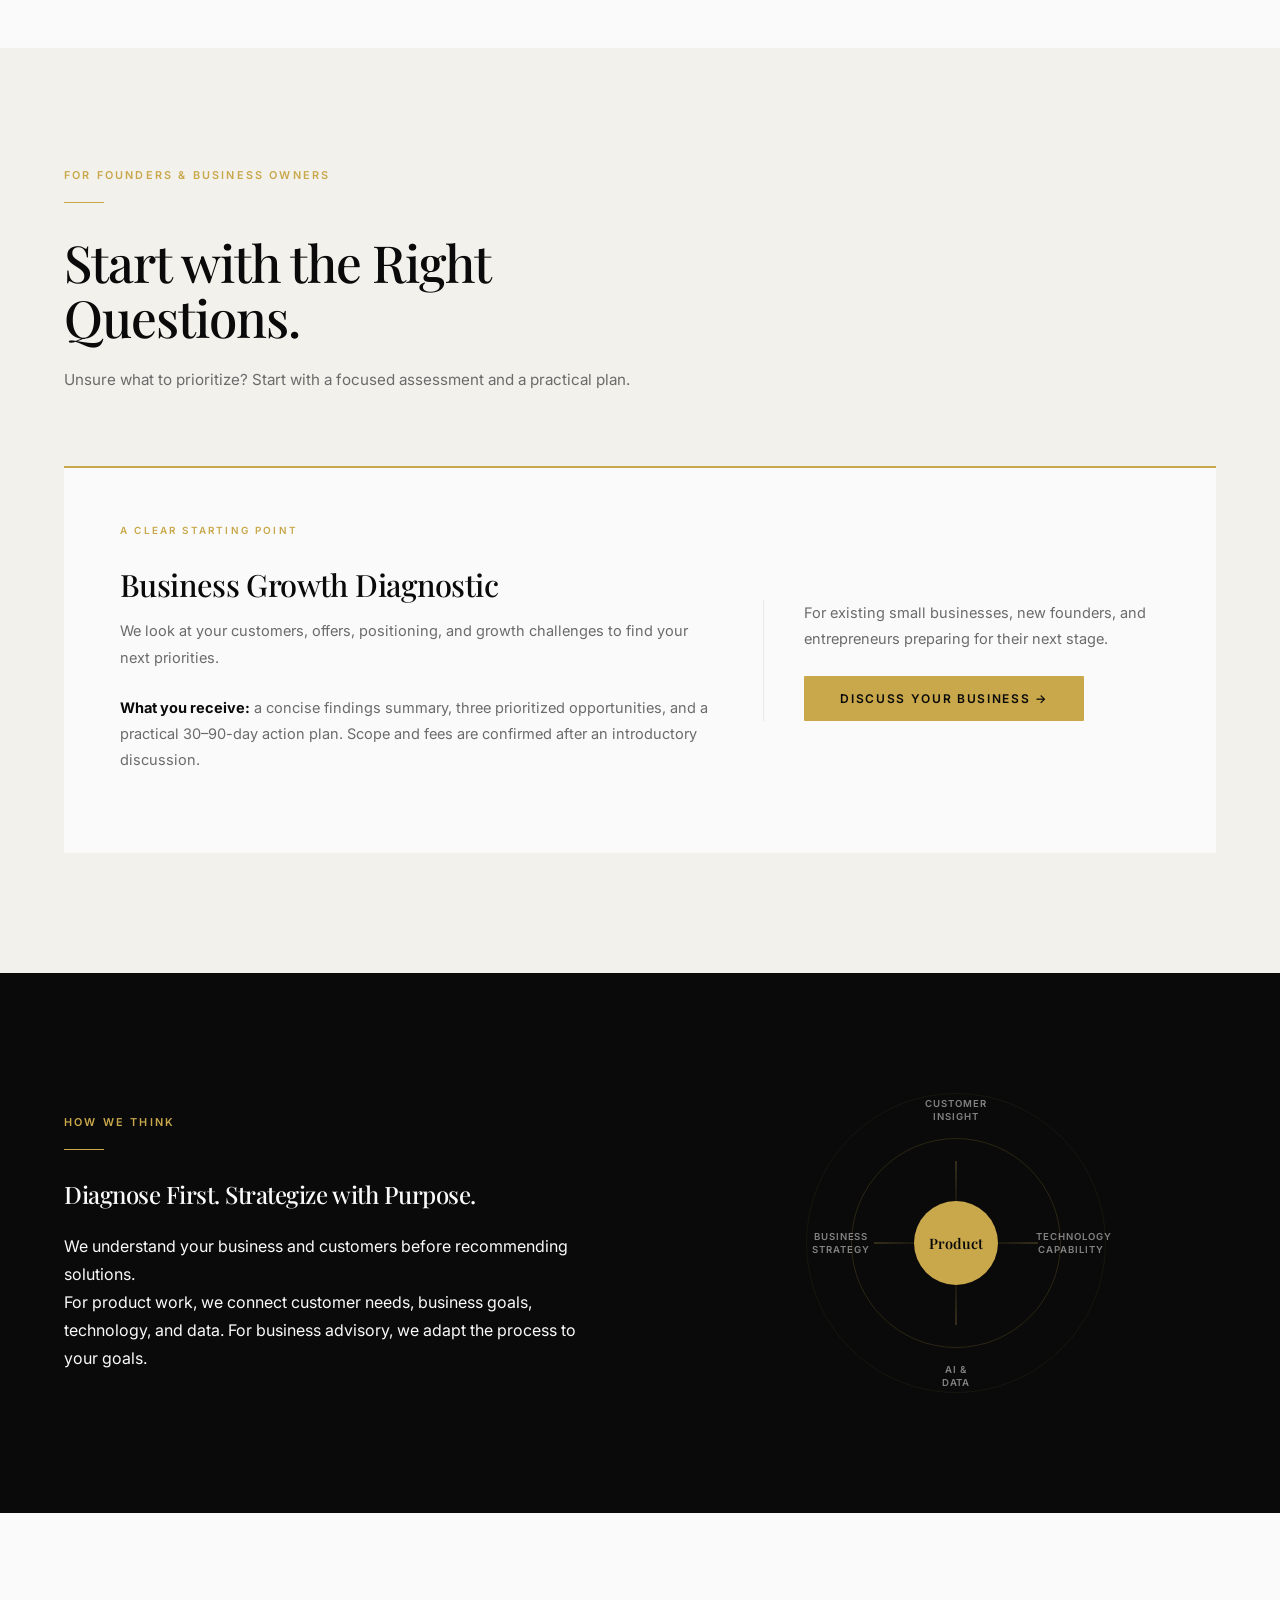
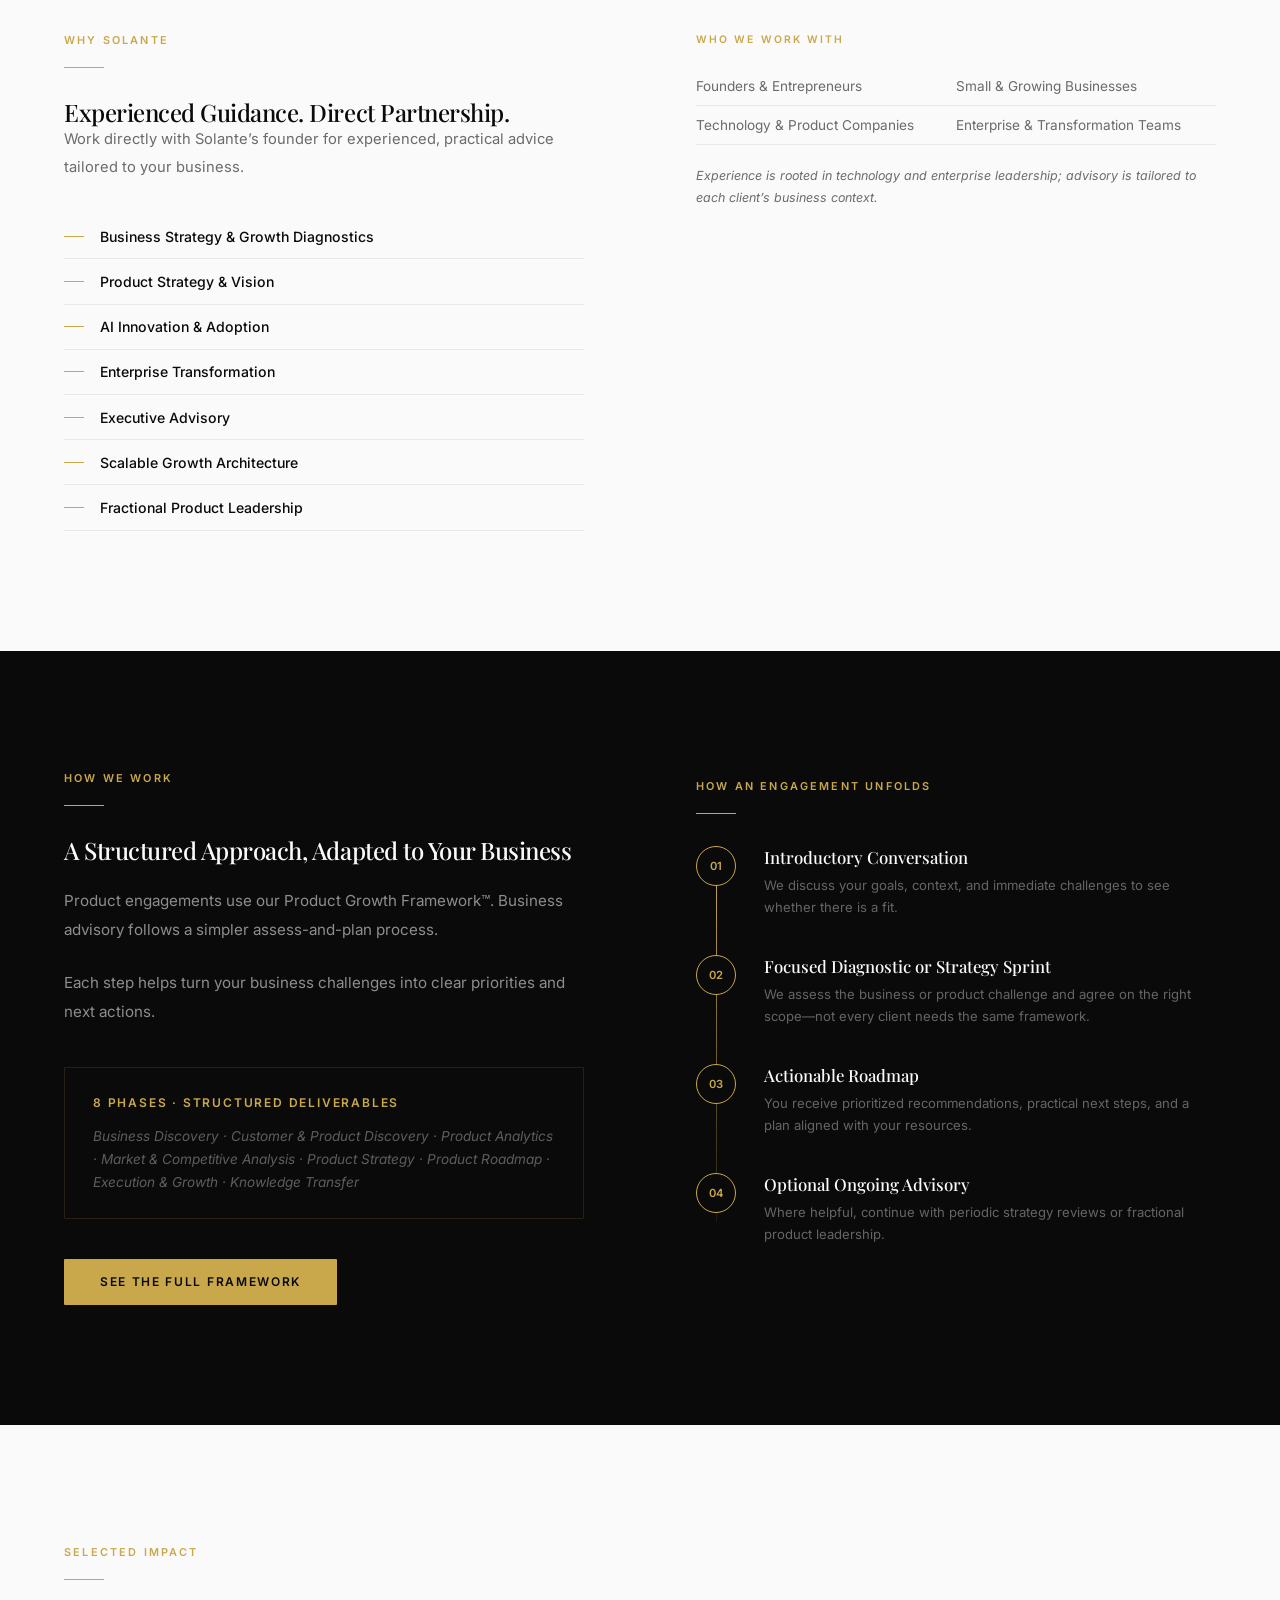
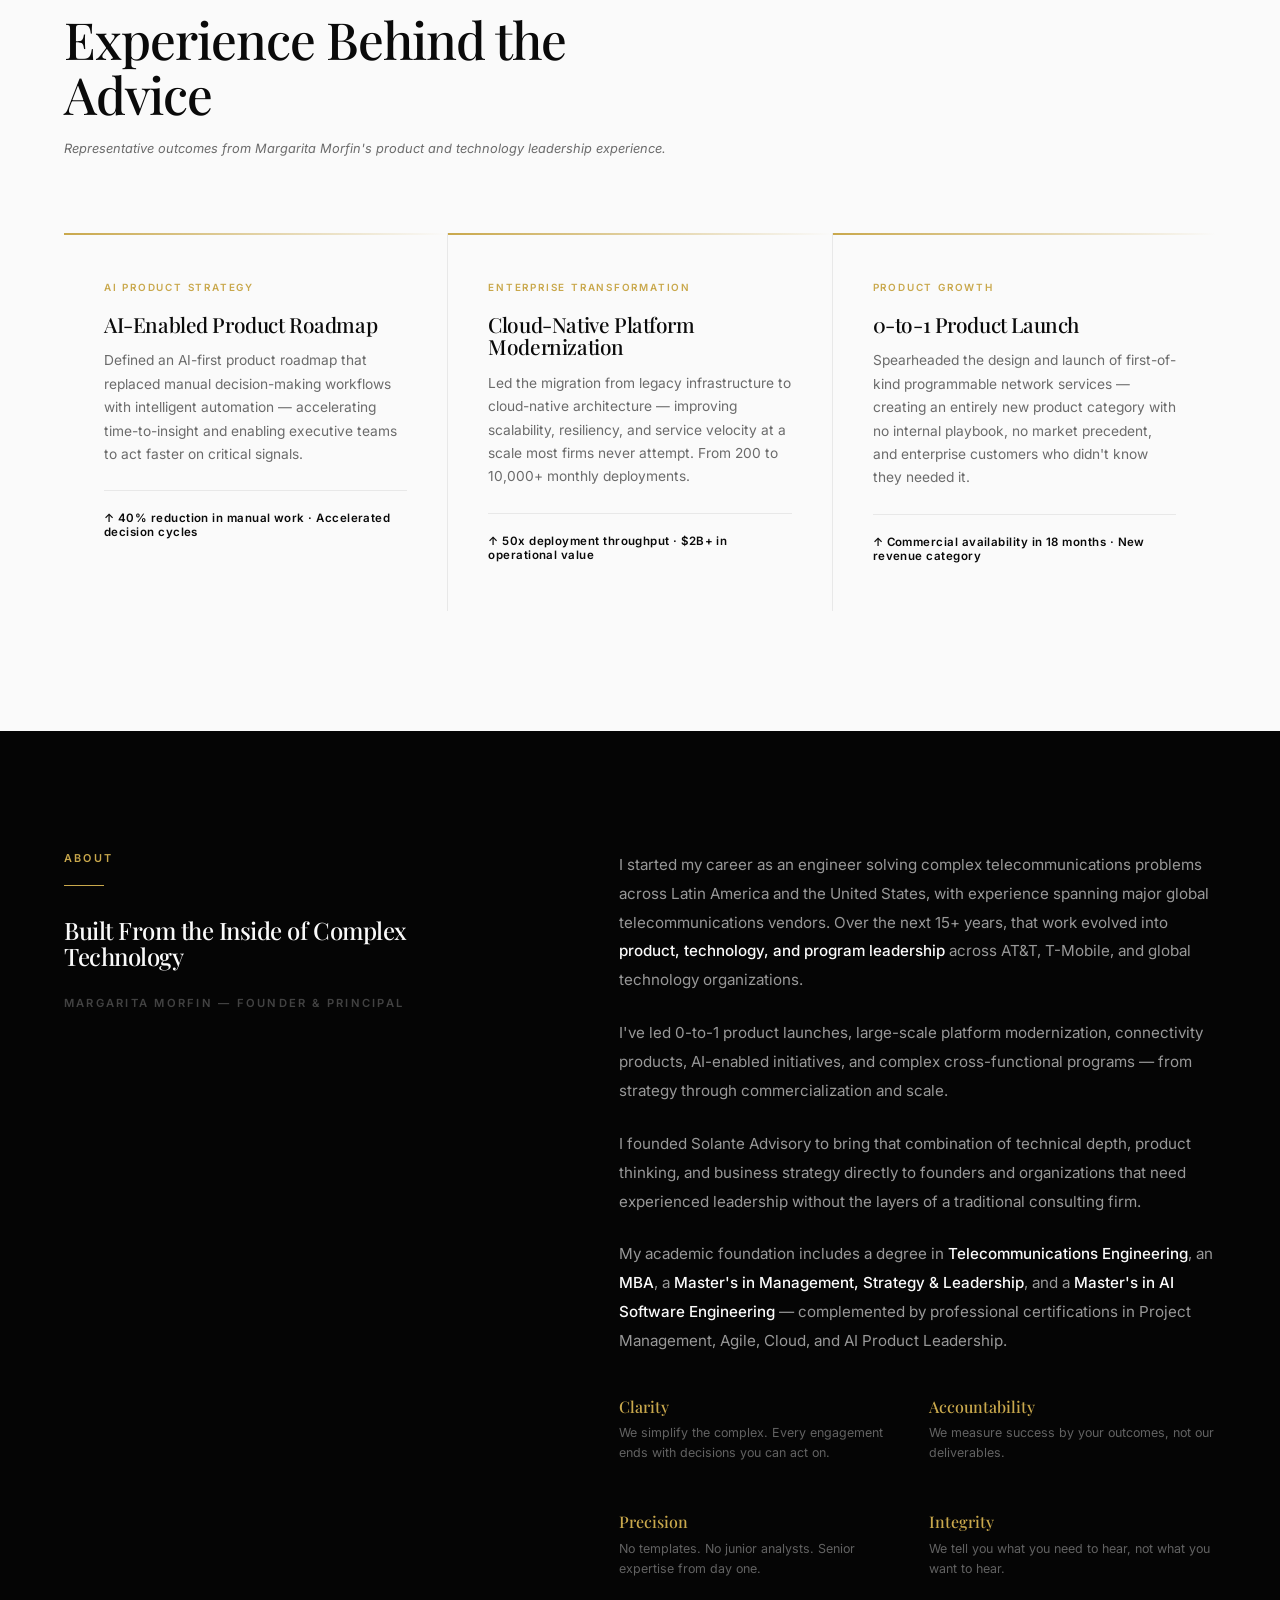
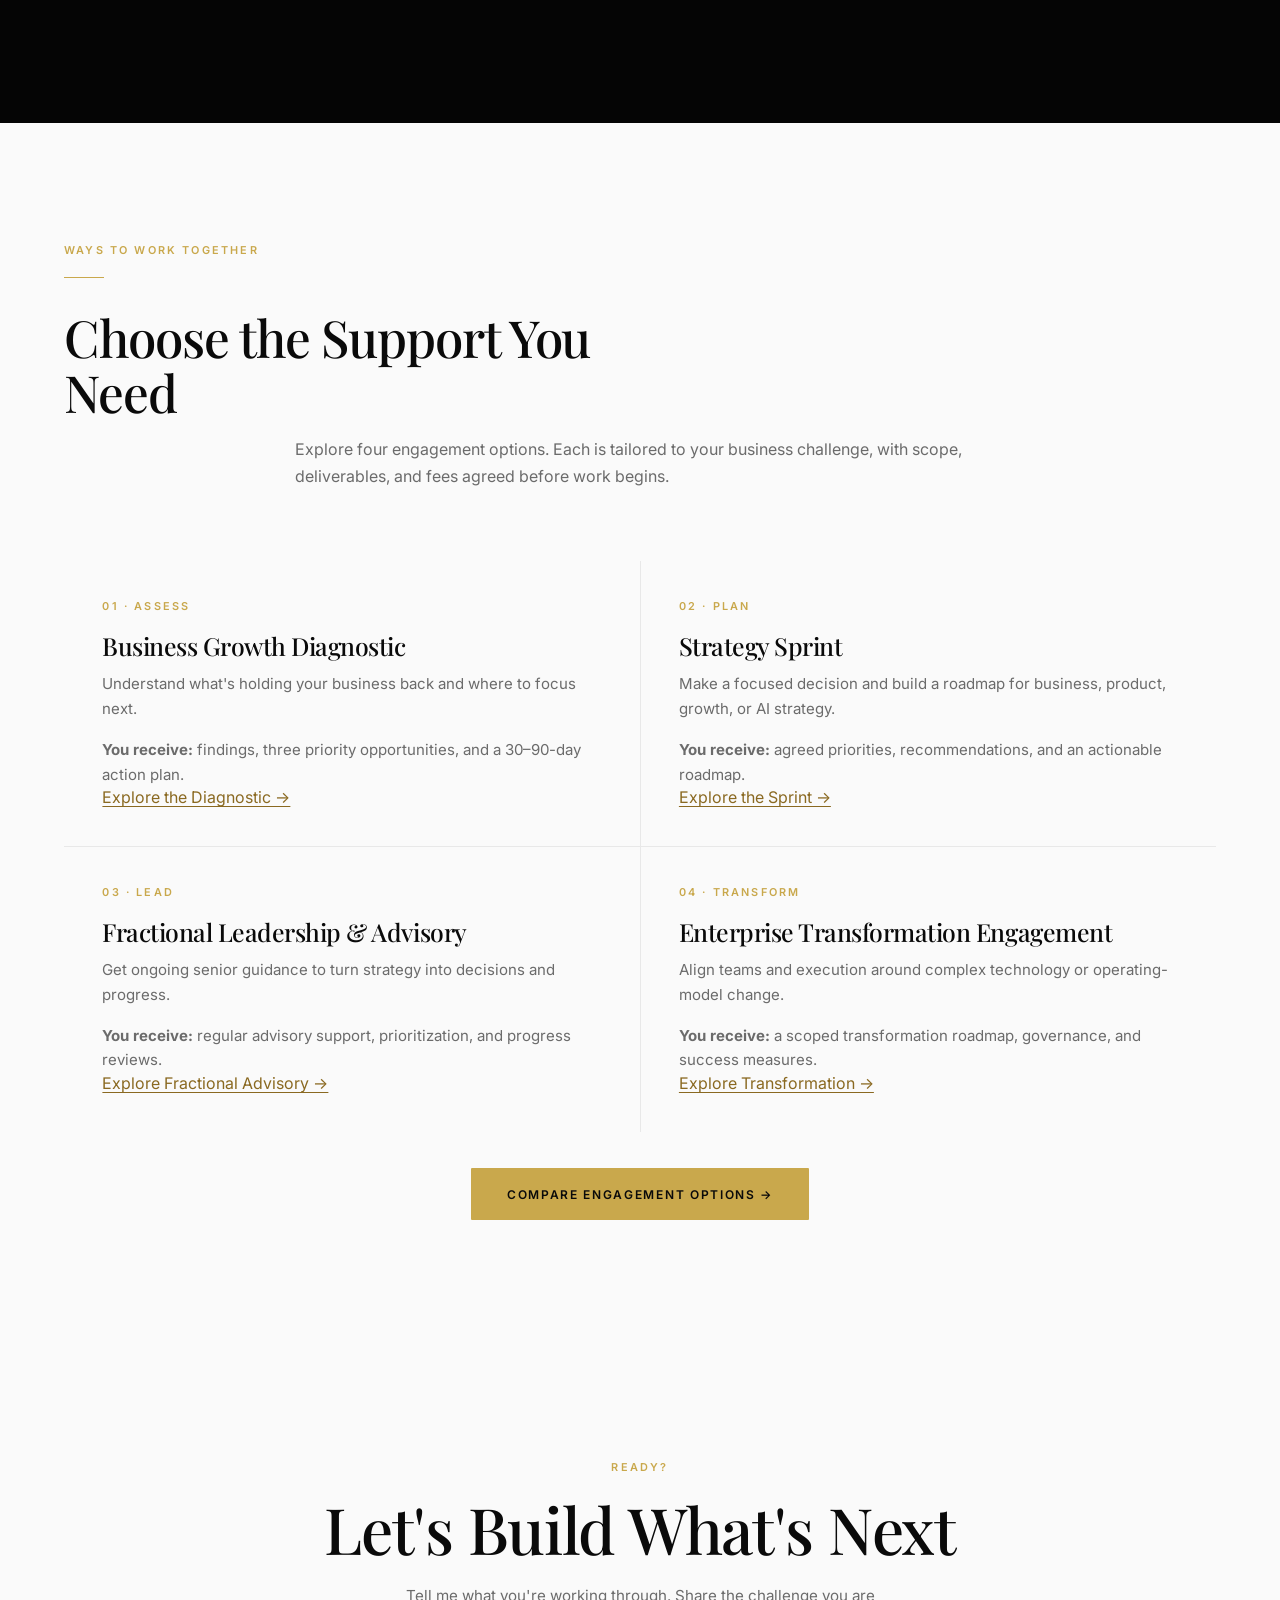
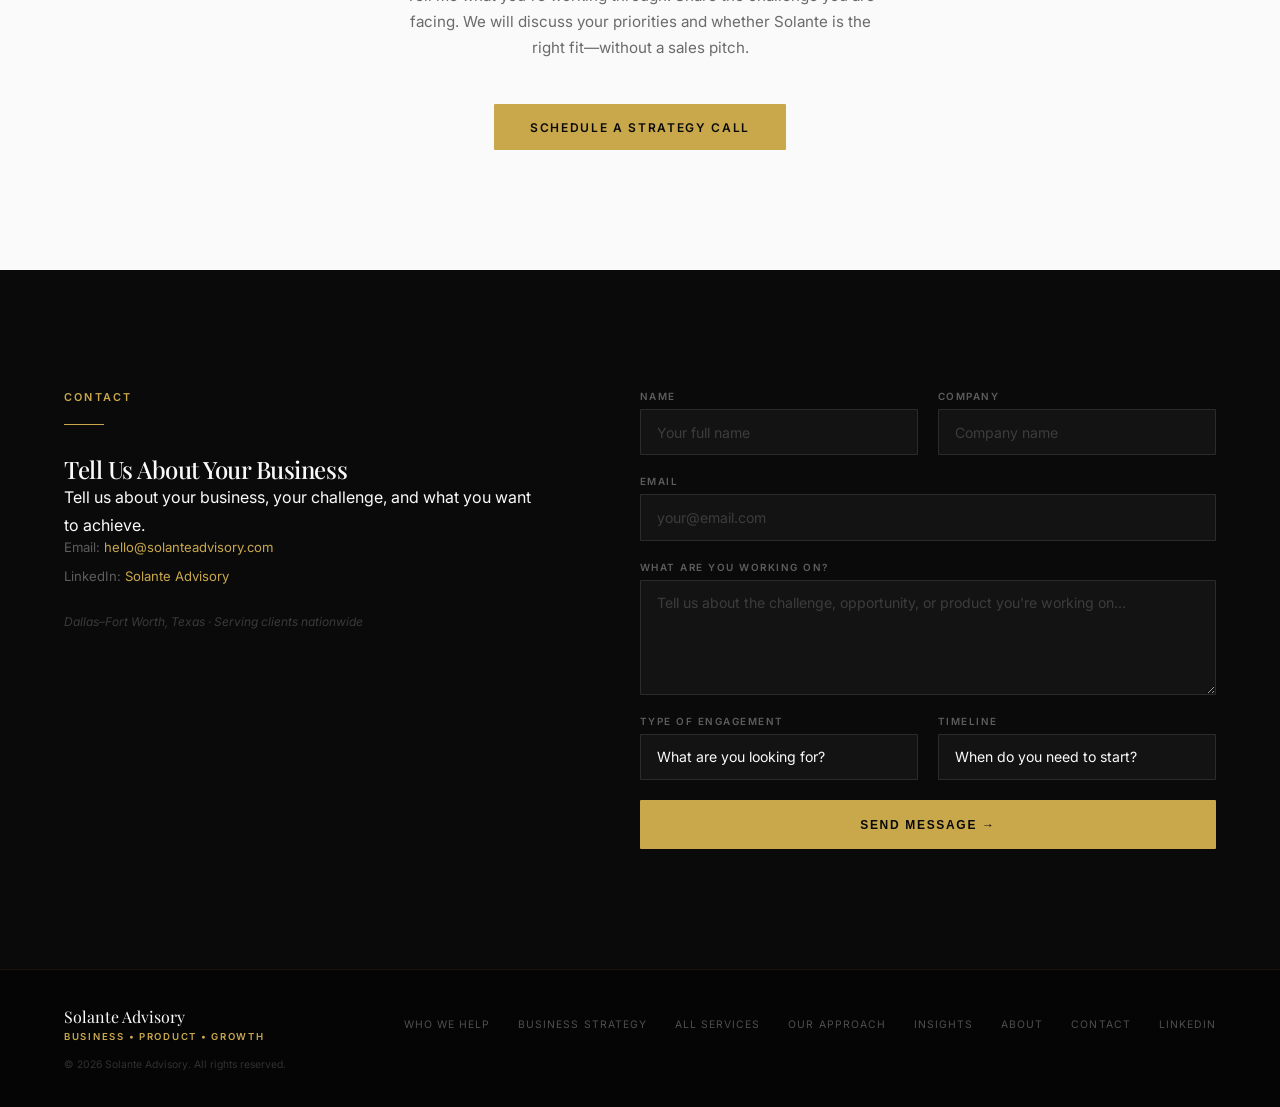
==== commit e29b9812: "Add files via upload" ====
--- a/index.html
+++ b/index.html
@@ -69,7 +69,25 @@
 </span>
 </a>
 </div>
-<div class="nav-links" id="navLinks"><a href="/who-we-help">Who We Help</a><div class="nav-item-dropdown"><a href="/#services">Services</a><div class="dropdown-menu"><a href="/services/business-strategy">Business Strategy &amp; Growth Advisory</a><a href="/services/ai-strategy">AI Strategy</a><a href="/services/product-strategy">Product Strategy</a><a href="/services/growth-strategy">Growth Strategy</a><a href="/services/fractional-product-leadership">Fractional Product Leadership</a><a href="/services/enterprise-transformation">Enterprise Transformation</a><a href="/#packages">Packages &amp; Engagements</a></div></div><a href="/methodology">Our Approach</a><a href="/insights">Insights</a><a href="/#about">About</a><a class="nav-cta" data-ga="strategy_call" href="/#contact">Strategy Call</a></div>
+<div class="nav-links" id="navLinks">
+<a href="/who-we-help">Who We Help</a>
+<div class="nav-item-dropdown">
+<a href="/#services">Services</a>
+<div class="dropdown-menu">
+<a href="/services/business-strategy">Business Strategy &amp; Advisory</a>
+<a href="/services/ai-strategy">AI Strategy</a>
+<a href="/services/product-strategy">Product Strategy</a>
+<a href="/services/growth-strategy">Product Growth Strategy</a>
+<a href="/services/fractional-product-leadership">Fractional Product Leadership</a>
+<a href="/services/enterprise-transformation">Enterprise Transformation</a>
+</div>
+</div>
+<a href="/methodology">Our Approach</a>
+<a href="/engagements">Engagements</a>
+<a href="/insights">Insights</a>
+<a href="/#about">About</a>
+<a class="nav-cta" data-ga="strategy_call" href="/#contact">Strategy Call</a>
+</div>
 <button aria-controls="navLinks" aria-expanded="false" aria-label="Toggle menu" class="hamburger" onclick="toggleNav()" type="button">
 <span></span><span></span><span></span>
 </button>
@@ -79,7 +97,7 @@
 <div class="hero-left">
 <span class="eyebrow reveal">Business Strategy • Product Strategy • Growth Advisory</span>
 <h1 class="reveal" style="font-size:clamp(2.3rem,4.1vw,3.75rem)">Better Strategy. Stronger Businesses.</h1>
-<p class="hero-sub reveal">We help founders and businesses make clear decisions, find opportunities, and build practical plans for growth..</p>
+<p class="hero-sub reveal">We help founders and organizations make confident decisions, build stronger products, and turn opportunities into practical plans.</p>
 <div class="hero-actions reveal" style="margin-bottom:0">
 <a class="btn-primary" data-ga="strategy_call" href="#contact">Start a Conversation</a>
 <a class="btn-ghost" href="#services">Explore Our Services</a>
@@ -107,7 +125,7 @@
 <span class="gold-rule"></span>
 <h2>How We Help Your Business</h2>
 </div>
-<div class="services-grid"><a class="svc reveal" href="/services/business-strategy"><span class="svc-num">01</span><h3>Business Strategy &amp; Growth Advisory</h3><p>For founders and business owners: clarify your market, refine your offer, identify growth obstacles, and build a prioritized action plan.</p><span class="svc-link">Explore Business Advisory →</span></a>
+<div class="services-grid"><a class="svc reveal" href="/services/business-strategy"><span class="svc-num">01</span><h3>Business Strategy &amp; Advisory</h3><p>Clarify your business direction, positioning, priorities, and next steps.</p><span class="svc-link">Explore Business Advisory →</span></a>
 <a class="svc reveal" href="/services/ai-strategy">
 <span class="svc-num">02</span>
 <h3>AI Strategy</h3>
@@ -122,8 +140,8 @@
 </a>
 <a class="svc reveal reveal-delay-2" href="/services/growth-strategy">
 <span class="svc-num">04</span>
-<h3>Growth Strategy</h3>
-<p>Find practical ways to attract the right customers, improve retention, strengthen pricing, and grow sustainably.</p>
+<h3>Product Growth Strategy</h3>
+<p>Improve product adoption, customer retention, conversion, and revenue with focused growth priorities.</p>
 <span class="svc-link">Explore Growth Strategy →</span>
 </a>
 <a class="svc reveal" href="/services/fractional-product-leadership">
@@ -321,64 +339,42 @@
 <!-- PACKAGES -->
 <section class="section" id="packages">
 <div class="section-header reveal">
-<span class="eyebrow">How We Engage</span>
-<span class="gold-rule"></span>
-<h2>Strategic Support for Every Stage of Growth</h2>
-</div>
-<div class="intro-package reveal"><div><span class="eyebrow">A Practical First Step</span><h3>Business Growth Diagnostic</h3><p>Find your biggest growth opportunities and leave with clear next steps.</p><p><strong>Includes:</strong> findings summary, three priority opportunities, and a 30–90-day action plan.</p><p>We agree on the scope, information needed, timing, and fee before the assessment begins.</p></div><a class="btn-primary" data-ga="strategy_call" href="#contact">Ask About the Diagnostic →</a></div><div class="business-engagement"><div><span class="eyebrow">Business Strategy &amp; Growth</span><h3>Business Strategy &amp; Growth Engagement</h3><p>Turn business challenges into priorities, a growth plan, and simple ways to track progress.</p><ul><li>Business positioning and customer priorities</li><li>Growth opportunities and trade-offs</li><li>Strategic priorities and a 90-day action plan</li><li>Success measures and implementation guidance</li></ul><p class="engagement-note">Scope and deliverables are agreed before work begins.</p></div><a class="btn-primary" data-ga="strategy_call" href="#contact">Discuss Business Strategy →</a></div><div style="display:grid;grid-template-columns:repeat(3,1fr);gap:2px;background:var(--gray-lt)">
-<div style="background:var(--white);padding:3.5rem 3rem;position:relative;overflow:hidden">
-<div style="position:absolute;top:0;left:0;right:0;height:2px;background:linear-gradient(90deg,var(--gold),transparent)"></div>
-<span style="font-size:.62rem;font-weight:600;letter-spacing:.2em;text-transform:uppercase;color:var(--gold);display:block;margin-bottom:1.5rem">Clarity</span>
-<h3 style="font-size:1.75rem;margin-bottom:1rem;font-weight:500">Product Strategy Sprint</h3>
-<p style="font-size:.9rem;color:var(--gray);line-height:1.75;margin-bottom:2rem">A focused project to clarify your product direction, agree on priorities, and build a roadmap for your team and stakeholders.</p>
-<div style="display:flex;flex-direction:column;gap:.75rem;margin-bottom:2.5rem">
-<div style="display:flex;align-items:center;gap:.875rem;font-size:.85rem;color:var(--black)"><span style="width:16px;height:1px;background:var(--gold);flex-shrink:0"></span>Business assessment</div>
-<div style="display:flex;align-items:center;gap:.875rem;font-size:.85rem;color:var(--black)"><span style="width:16px;height:1px;background:var(--gold);flex-shrink:0"></span>Customer discovery</div>
-<div style="display:flex;align-items:center;gap:.875rem;font-size:.85rem;color:var(--black)"><span style="width:16px;height:1px;background:var(--gold);flex-shrink:0"></span>Product &amp; competitive analysis</div>
-<div style="display:flex;align-items:center;gap:.875rem;font-size:.85rem;color:var(--black)"><span style="width:16px;height:1px;background:var(--gold);flex-shrink:0"></span>Product strategy &amp; vision</div>
-<div style="display:flex;align-items:center;gap:.875rem;font-size:.85rem;color:var(--black)"><span style="width:16px;height:1px;background:var(--gold);flex-shrink:0"></span>90-day roadmap</div>
-<div style="display:flex;align-items:center;gap:.875rem;font-size:.85rem;color:var(--black)"><span style="width:16px;height:1px;background:var(--gold);flex-shrink:0"></span>Executive presentation</div>
-</div>
-<a class="btn-primary" href="#contact" style="display:block;text-align:center">Start a Sprint →</a>
-</div>
-<div style="background:#0A0A0A;padding:3.5rem 3rem;position:relative;overflow:hidden">
-<div style="position:absolute;top:0;left:0;right:0;height:2px;background:linear-gradient(90deg,var(--gold),transparent)"></div>
-<span style="font-size:.62rem;font-weight:600;letter-spacing:.2em;text-transform:uppercase;color:var(--gold);display:block;margin-bottom:1.5rem">Momentum</span>
-<h3 style="font-size:1.75rem;margin-bottom:1rem;font-weight:500;color:var(--white)">Fractional Product Leadership</h3>
-<p style="font-size:.9rem;color:rgba(250,250,250,.5);line-height:1.75;margin-bottom:2rem">Get ongoing senior product leadership without hiring a full-time executive.</p>
-<div style="display:flex;flex-direction:column;gap:.75rem;margin-bottom:2rem">
-<div style="display:flex;align-items:center;gap:.875rem;font-size:.85rem;color:rgba(250,250,250,.7)"><span style="width:16px;height:1px;background:var(--gold);flex-shrink:0"></span>Weekly strategy meeting</div>
-<div style="display:flex;align-items:center;gap:.875rem;font-size:.85rem;color:rgba(250,250,250,.7)"><span style="width:16px;height:1px;background:var(--gold);flex-shrink:0"></span>Slack / Teams support</div>
-<div style="display:flex;align-items:center;gap:.875rem;font-size:.85rem;color:rgba(250,250,250,.7)"><span style="width:16px;height:1px;background:var(--gold);flex-shrink:0"></span>Roadmap management</div>
-<div style="display:flex;align-items:center;gap:.875rem;font-size:.85rem;color:rgba(250,250,250,.7)"><span style="width:16px;height:1px;background:var(--gold);flex-shrink:0"></span>Feature prioritization</div>
-<div style="display:flex;align-items:center;gap:.875rem;font-size:.85rem;color:rgba(250,250,250,.7)"><span style="width:16px;height:1px;background:var(--gold);flex-shrink:0"></span>KPI review &amp; product decisions</div>
-<div style="display:flex;align-items:center;gap:.875rem;font-size:.85rem;color:rgba(250,250,250,.7)"><span style="width:16px;height:1px;background:var(--gold);flex-shrink:0"></span>Executive guidance</div>
-</div>
-<div style="padding:1rem 1.25rem;background:rgba(201,168,76,.07);border:1px solid rgba(201,168,76,.15);border-radius:1px;margin-bottom:2rem">
-<p style="font-size:.75rem;color:rgba(250,250,250,.4);line-height:1.7">Typically a minimum three-month engagement, with scope agreed in advance.</p>
-</div>
-<a class="btn-primary" href="#contact" style="display:block;text-align:center">Explore This Option →</a>
-</div>
-<div style="background:var(--white);padding:3.5rem 3rem;position:relative;overflow:hidden">
-<div style="position:absolute;top:0;left:0;right:0;height:2px;background:linear-gradient(90deg,var(--gold),transparent)"></div>
-<span style="font-size:.62rem;font-weight:600;letter-spacing:.2em;text-transform:uppercase;color:var(--gold);display:block;margin-bottom:1.5rem">Growth</span>
-<h3 style="font-size:1.75rem;margin-bottom:1rem;font-weight:500">Product Growth Advisor</h3>
-<p style="font-size:.9rem;color:var(--gray);line-height:1.75;margin-bottom:2rem">Monthly strategic guidance for teams that need a senior product advisor.</p>
-<div style="display:flex;flex-direction:column;gap:.75rem;margin-bottom:2rem">
-<div style="display:flex;align-items:center;gap:.875rem;font-size:.85rem;color:var(--black)"><span style="width:16px;height:1px;background:var(--gold);flex-shrink:0"></span>Two strategy sessions per month</div>
-<div style="display:flex;align-items:center;gap:.875rem;font-size:.85rem;color:var(--black)"><span style="width:16px;height:1px;background:var(--gold);flex-shrink:0"></span>Revenue &amp; customer growth review</div>
-<div style="display:flex;align-items:center;gap:.875rem;font-size:.85rem;color:var(--black)"><span style="width:16px;height:1px;background:var(--gold);flex-shrink:0"></span>Churn, retention &amp; feature adoption</div>
-<div style="display:flex;align-items:center;gap:.875rem;font-size:.85rem;color:var(--black)"><span style="width:16px;height:1px;background:var(--gold);flex-shrink:0"></span>Monthly KPI dashboard</div>
-<div style="display:flex;align-items:center;gap:.875rem;font-size:.85rem;color:var(--black)"><span style="width:16px;height:1px;background:var(--gold);flex-shrink:0"></span>Product recommendations</div>
-<div style="display:flex;align-items:center;gap:.875rem;font-size:.85rem;color:var(--black)"><span style="width:16px;height:1px;background:var(--gold);flex-shrink:0"></span>Updated roadmap &amp; executive summary</div>
-</div>
-<div style="padding:1rem 1.25rem;background:var(--gray-lt);border-radius:1px;margin-bottom:2rem">
-<p style="font-size:.75rem;color:var(--gray);line-height:1.7">Ongoing monthly retainer. The strategic clarity of a senior advisor without the full-time commitment of a Fractional CPO.</p>
-</div>
-<a class="btn-ghost-dark" href="#contact" style="display:block;text-align:center">Learn More →</a>
-</div>
-</div>
-<p style="text-align:center;font-size:.8rem;color:var(--gray);margin-top:2.5rem;font-style:italic">All engagements are custom-scoped. <a data-ga="strategy_call" href="#contact" style="color:var(--gold)">Schedule a call</a> to discuss what's right for your situation.</p>
+<span class="eyebrow">Ways to Work Together</span>
+<span class="gold-rule"></span>
+<h2>Choose the Support You Need</h2>
+<p class="section-intro">Explore four engagement options. Each is tailored to your business challenge, with scope, deliverables, and fees agreed before work begins.</p>
+</div>
+<div class="engagement-options">
+<article class="engagement-option reveal">
+<span class="eyebrow">01 · Assess</span>
+<h3>Business Growth Diagnostic</h3>
+<p>Understand what's holding your business back and where to focus next.</p>
+<p class="engagement-includes"><strong>You receive:</strong> findings, three priority opportunities, and a 30–90-day action plan.</p>
+<a href="/engagements#diagnostic">Explore the Diagnostic →</a>
+</article>
+<article class="engagement-option reveal">
+<span class="eyebrow">02 · Plan</span>
+<h3>Strategy Sprint</h3>
+<p>Make a focused decision and build a roadmap for business, product, growth, or AI strategy.</p>
+<p class="engagement-includes"><strong>You receive:</strong> agreed priorities, recommendations, and an actionable roadmap.</p>
+<a href="/engagements#sprint">Explore the Sprint →</a>
+</article>
+<article class="engagement-option reveal">
+<span class="eyebrow">03 · Lead</span>
+<h3>Fractional Leadership &amp; Advisory</h3>
+<p>Get ongoing senior guidance to turn strategy into decisions and progress.</p>
+<p class="engagement-includes"><strong>You receive:</strong> regular advisory support, prioritization, and progress reviews.</p>
+<a href="/engagements#fractional">Explore Fractional Advisory →</a>
+</article>
+<article class="engagement-option reveal">
+<span class="eyebrow">04 · Transform</span>
+<h3>Enterprise Transformation Engagement</h3>
+<p>Align teams and execution around complex technology or operating-model change.</p>
+<p class="engagement-includes"><strong>You receive:</strong> a scoped transformation roadmap, governance, and success measures.</p>
+<a href="/engagements#transformation">Explore Transformation →</a>
+</article>
+</div>
+<p class="engagement-bottom"><a class="btn-primary" href="/engagements">Compare Engagement Options →</a></p>
 </section>
 <!-- CTA -->
 <section class="cta-strip">
@@ -426,7 +422,7 @@
 <div class="fg">
 <label for="engagement">Type of Engagement</label>
 <select id="engagement" name="engagement">
-<option>Business Strategy &amp; Growth Advisory</option><option>Business Launch &amp; Market Strategy</option><option>Business Growth Diagnostic</option><option disabled="" selected="" value="">What are you looking for?</option>
+<option>Business Strategy &amp; Advisory</option><option>Business Launch &amp; Market Strategy</option><option>Business Growth Diagnostic</option><option disabled="" selected="" value="">What are you looking for?</option>
 <option>Product Strategy Sprint</option>
 <option>Fractional CPO</option>
 <option>Product Growth Advisor</option>
--- a/styles.css
+++ b/styles.css
@@ -341,3 +341,20 @@
 @media(max-width:640px){.business-engagement{padding:2rem 1.5rem}.business-engagement .btn-primary{width:100%}}
 .hamburger{border:0;background:transparent;cursor:pointer;color:inherit}
 .hamburger:focus-visible,.nav-links a:focus-visible{outline:2px solid var(--gold);outline-offset:4px}
+
+/* Clear, consistent engagement options */
+.section-intro{max-width:690px;margin:1rem auto 0;color:var(--gray);line-height:1.65}
+.engagement-options{display:grid;grid-template-columns:repeat(2,minmax(0,1fr));gap:1px;background:var(--gray-lt)}
+.engagement-option{background:var(--white);padding:2.4rem;min-width:0}
+.engagement-option h3{font-size:1.55rem;margin:.75rem 0}
+.engagement-option p{line-height:1.65;color:var(--gray);font-size:.94rem}
+.engagement-option .engagement-includes{margin-top:1rem}
+.engagement-option a,.engagement-detail a,.engagement-service-link a{color:#8a6921;text-decoration:underline;text-underline-offset:3px}
+.engagement-bottom{text-align:center;margin:2.3rem 0 0}
+.engagement-detail{max-width:860px;margin:0 auto;padding:2.5rem 0;border-bottom:1px solid var(--gray-lt);scroll-margin-top:110px}
+.engagement-detail h2{margin:.5rem 0 1rem}
+.engagement-detail p{line-height:1.7;margin:.65rem 0}
+.engagement-next{text-align:center;max-width:750px;margin:3rem auto 0}
+.engagement-next p{margin:1rem 0 2rem;line-height:1.7}
+.engagement-service-link{text-align:center;margin-top:1rem}
+@media(max-width:760px){.engagement-options{grid-template-columns:1fr}.engagement-option{padding:1.75rem}}
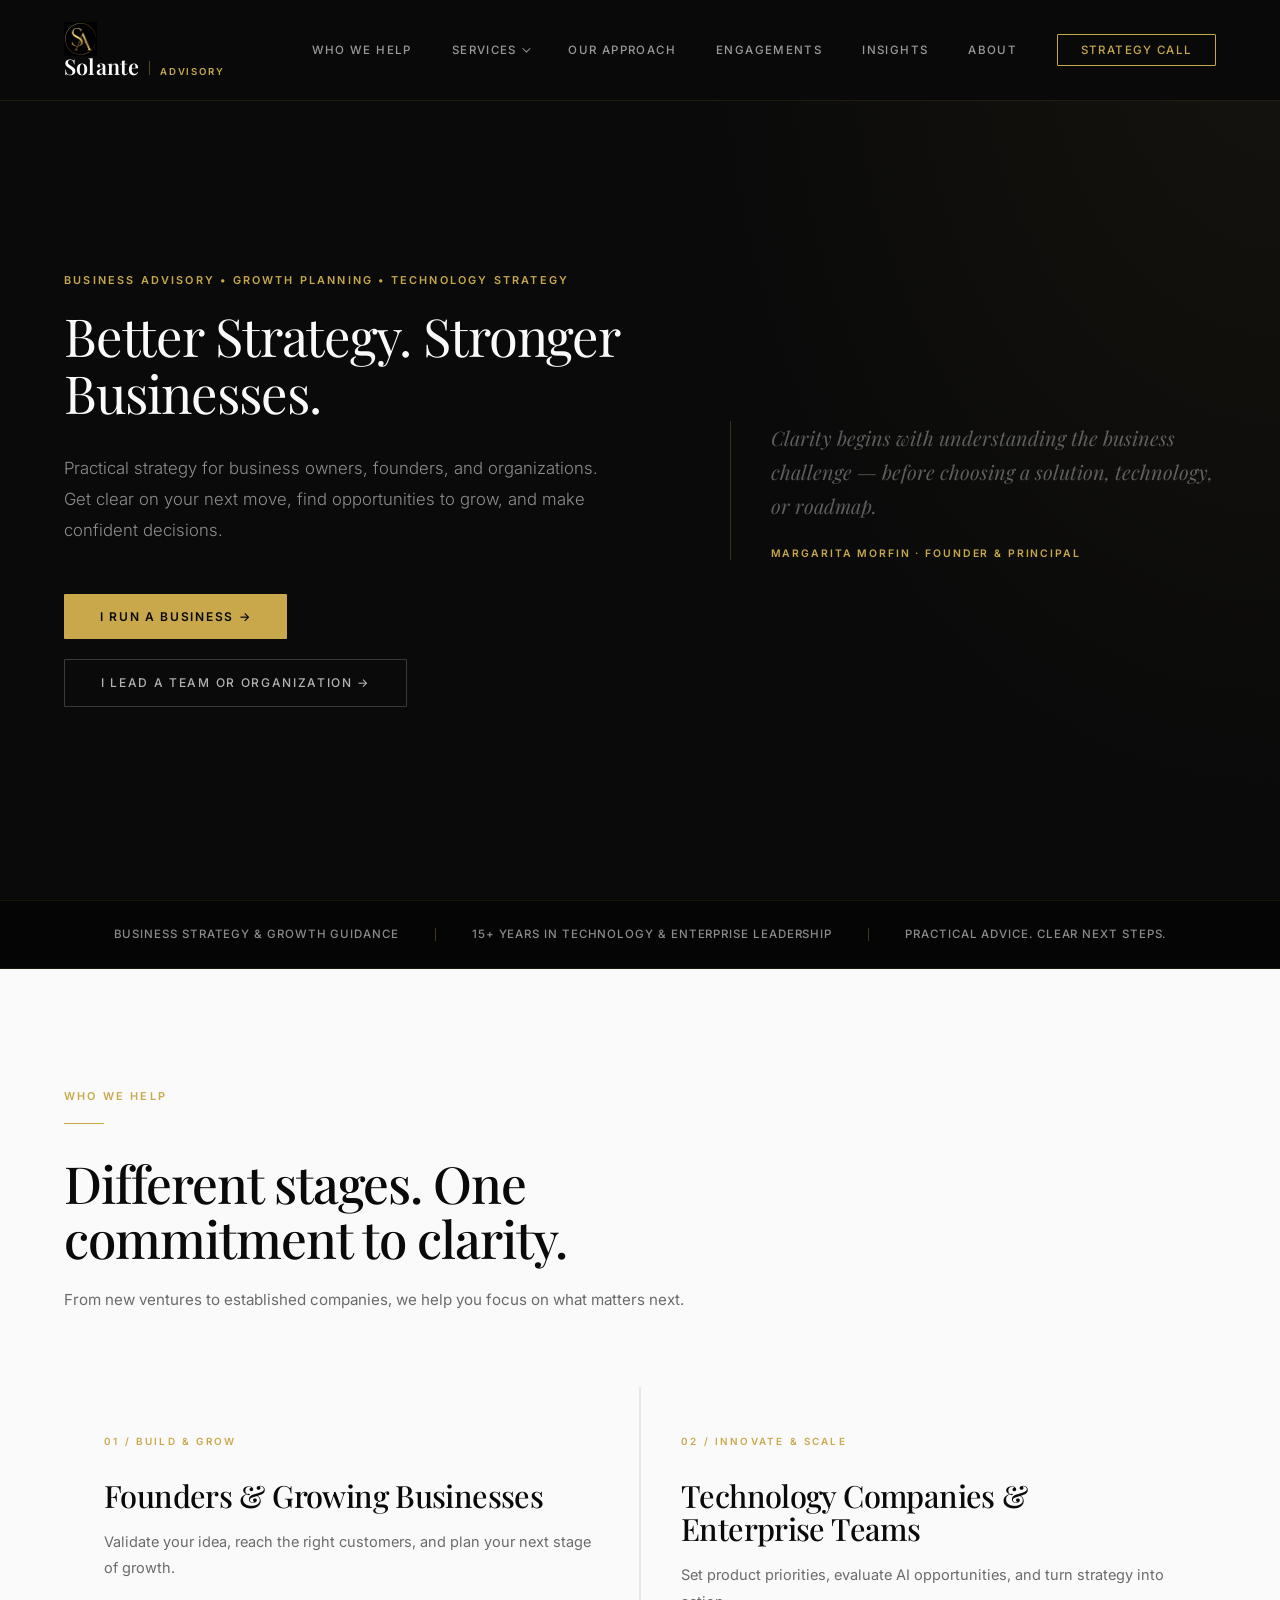
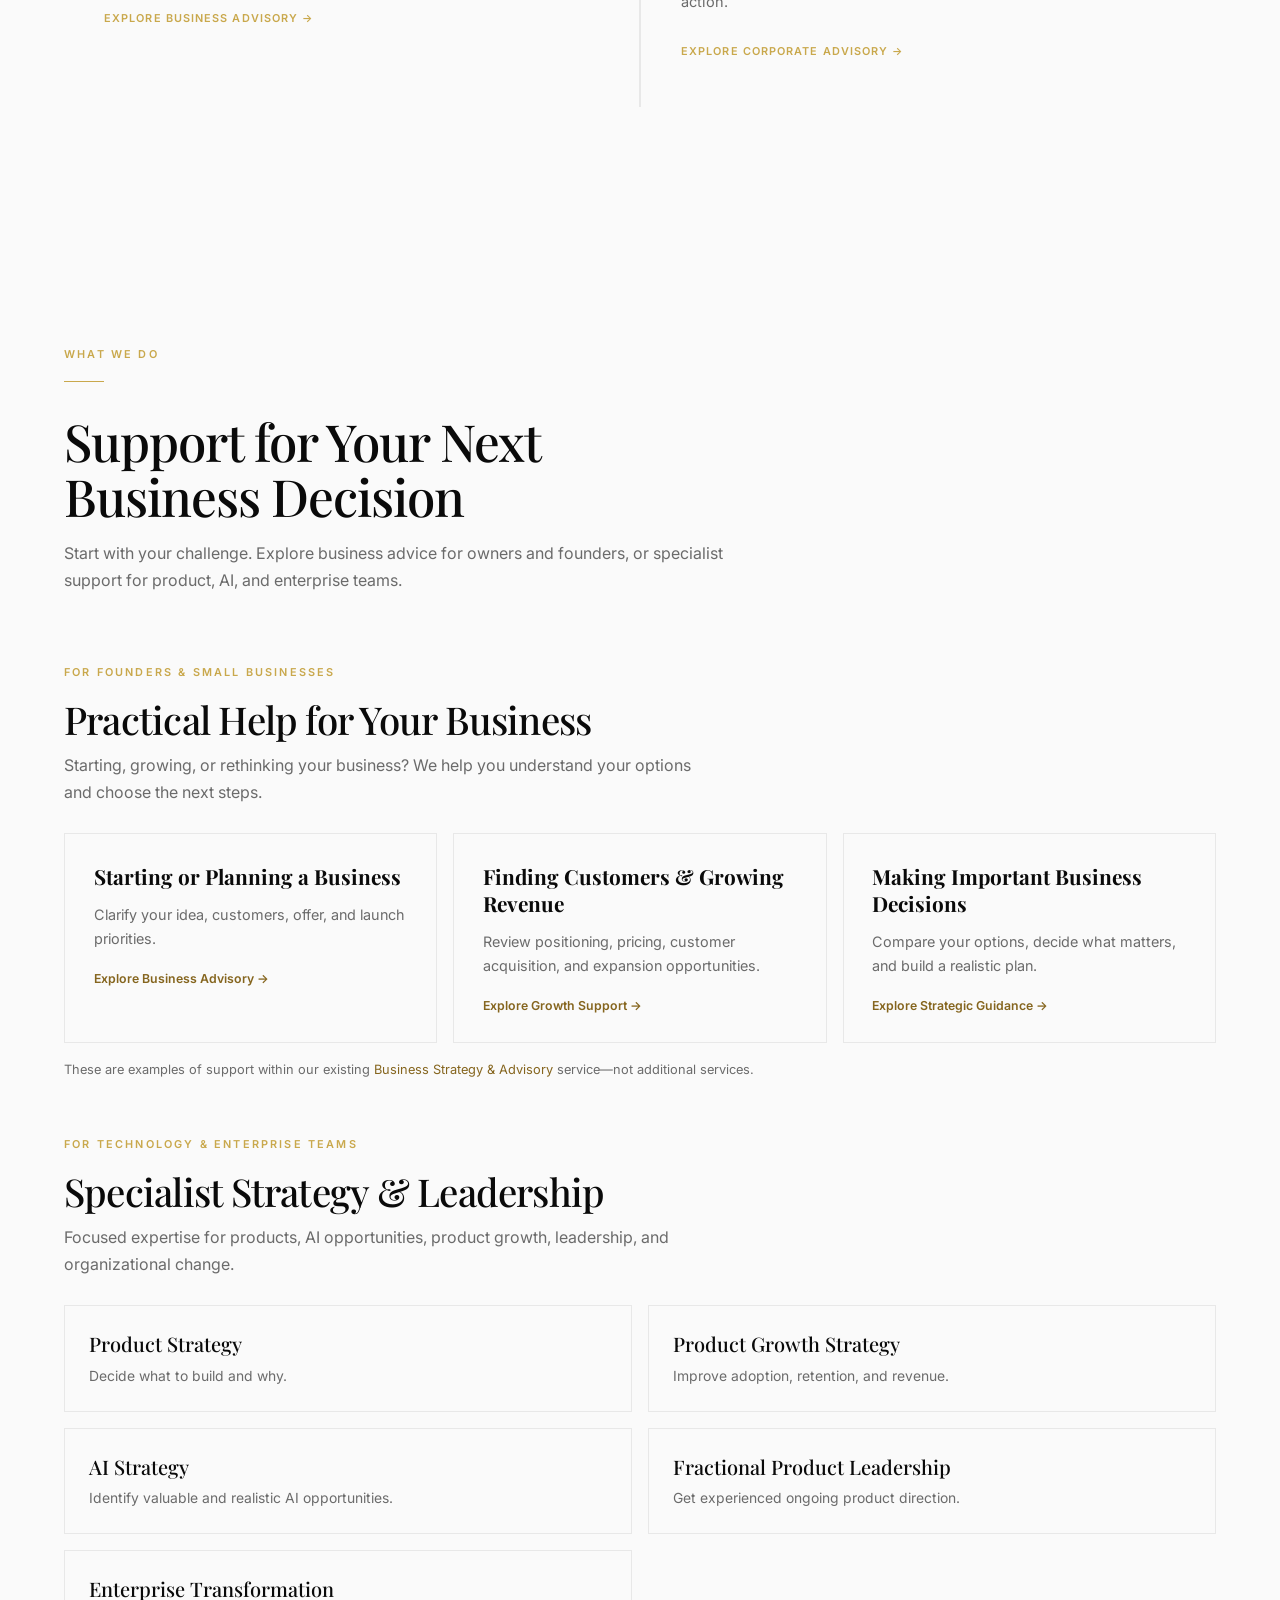
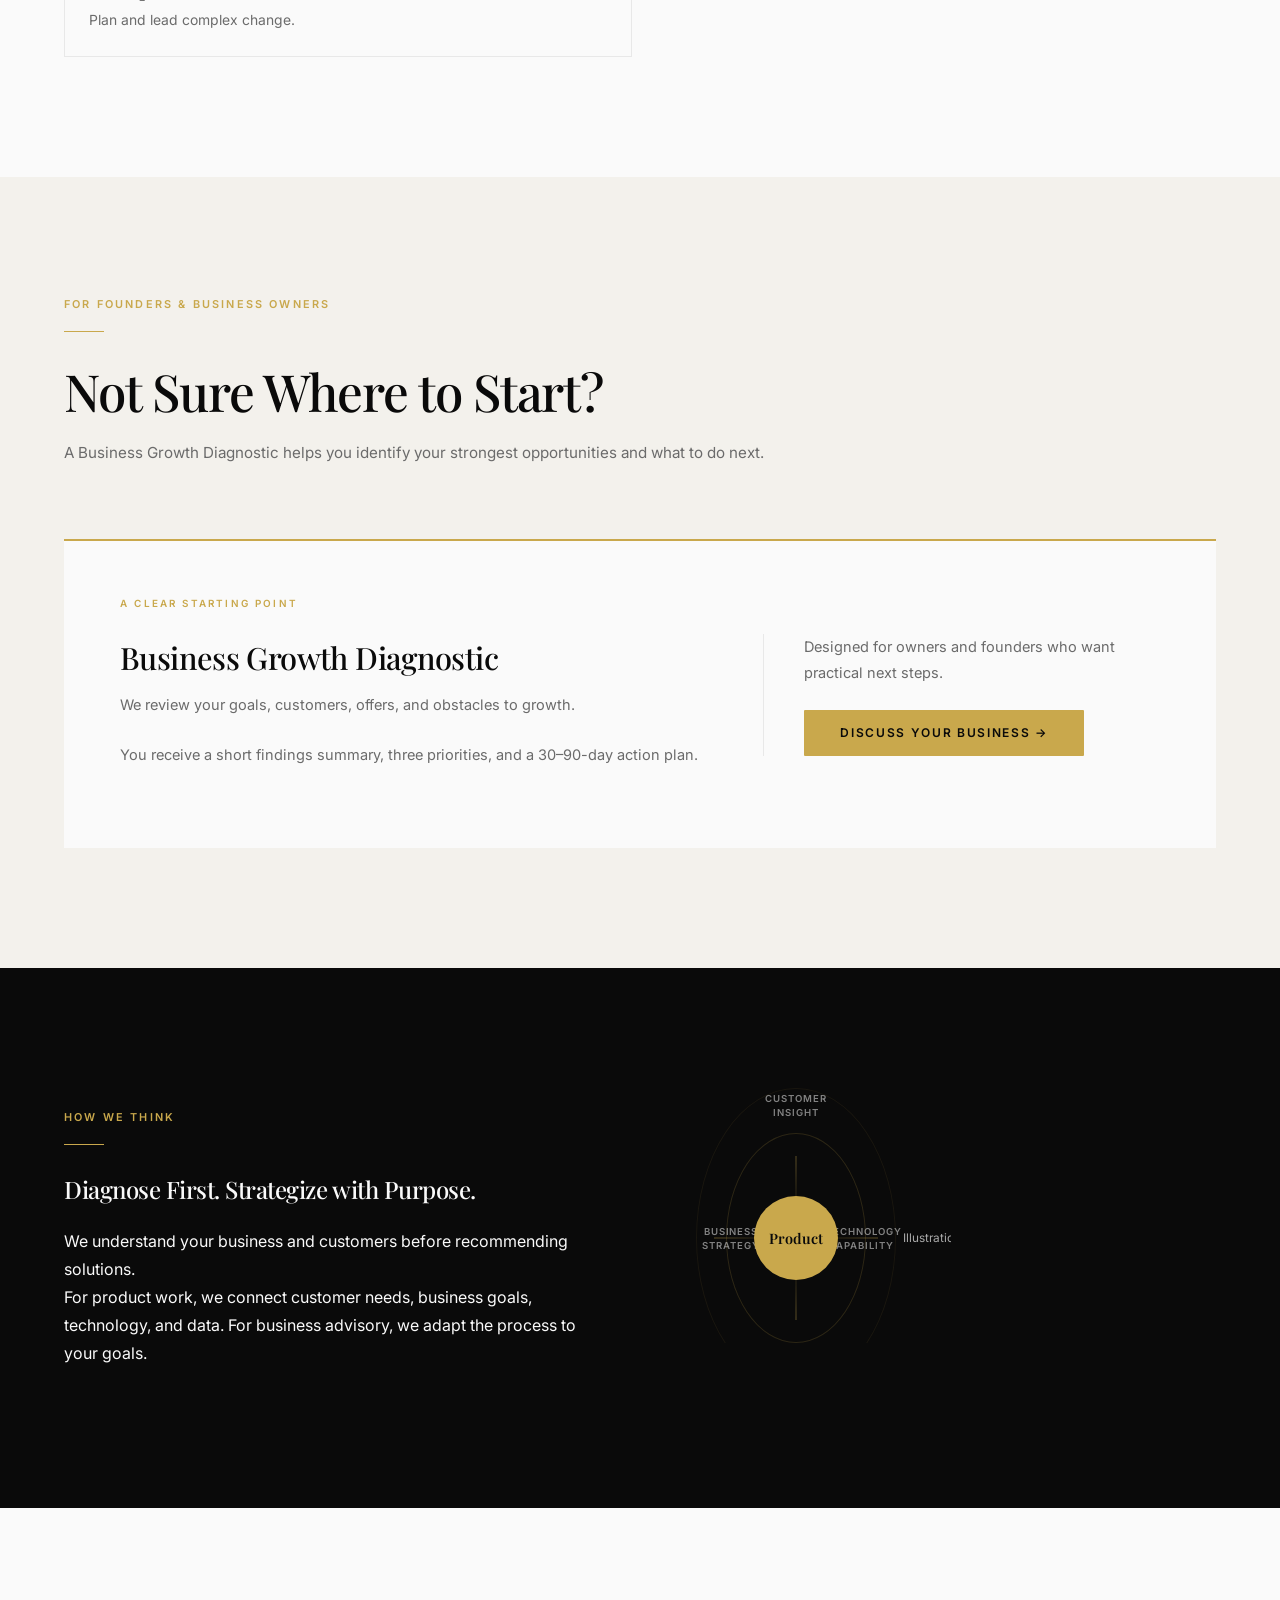
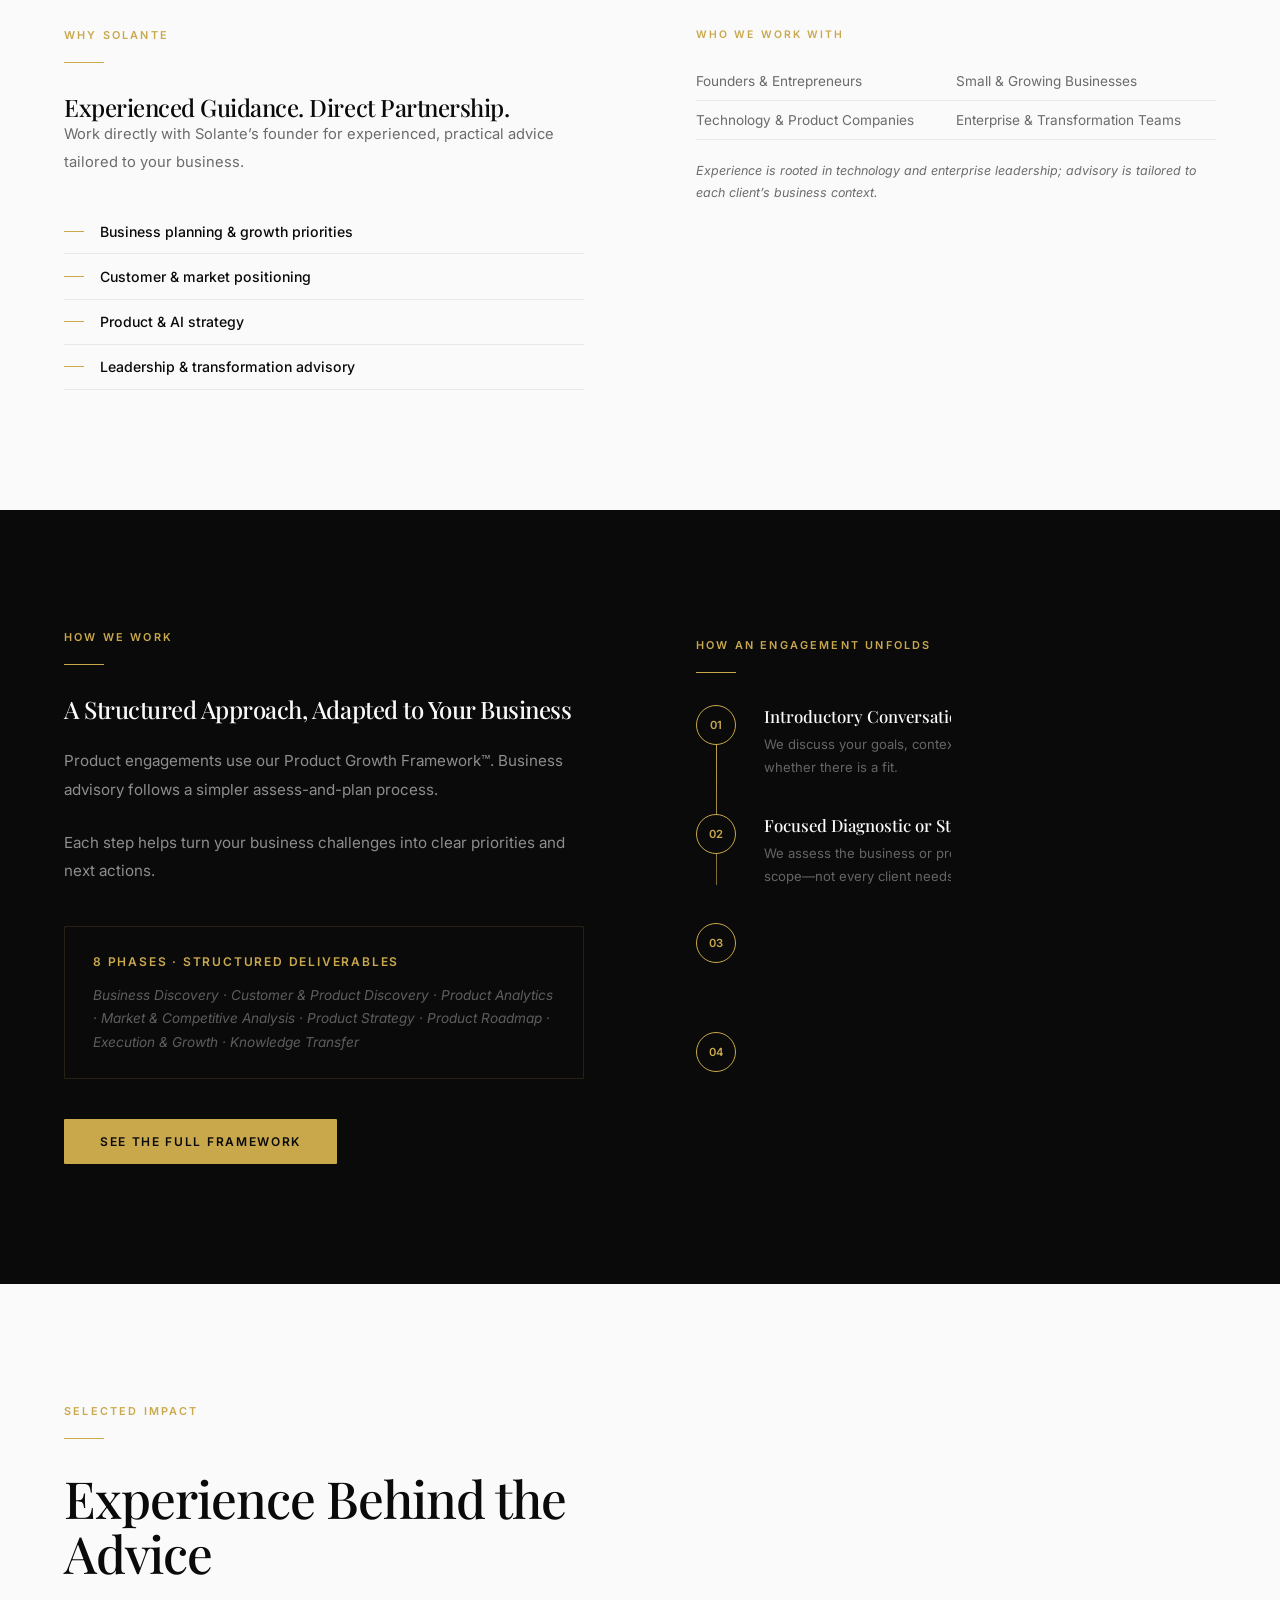
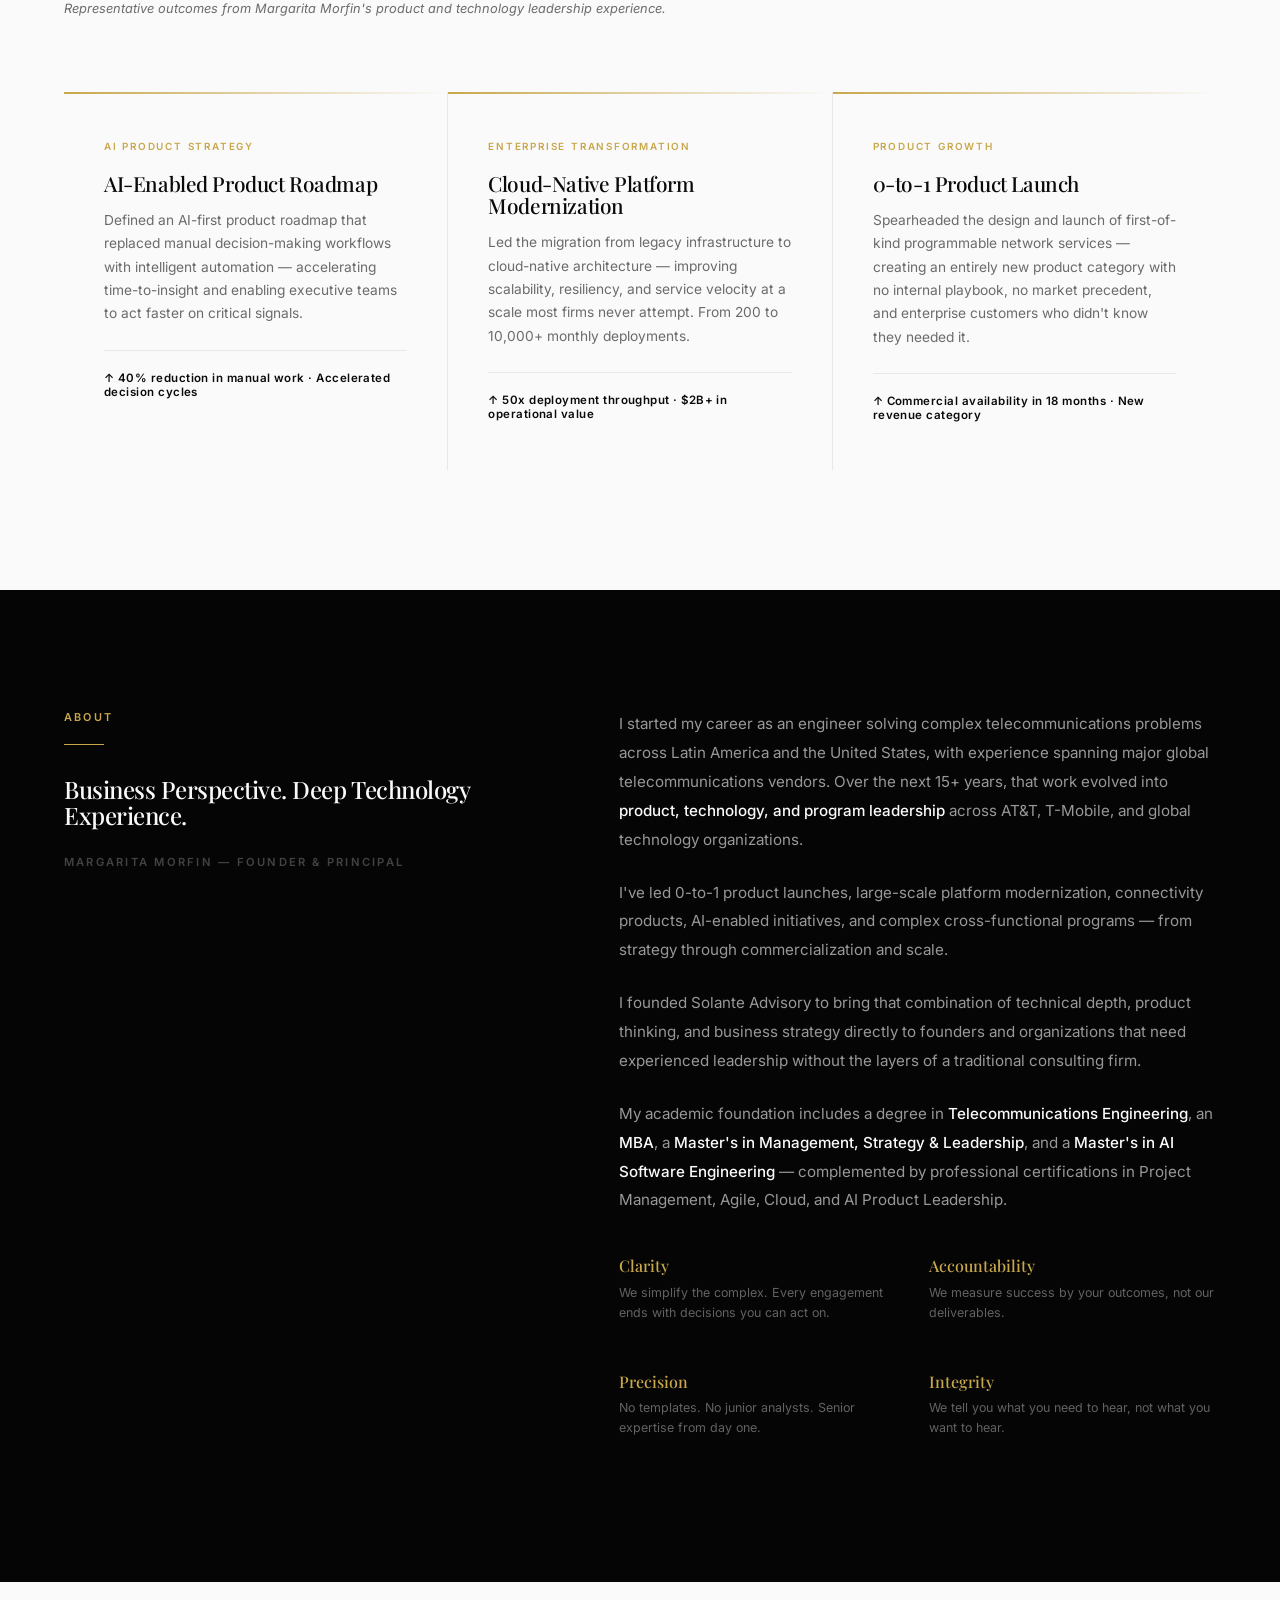
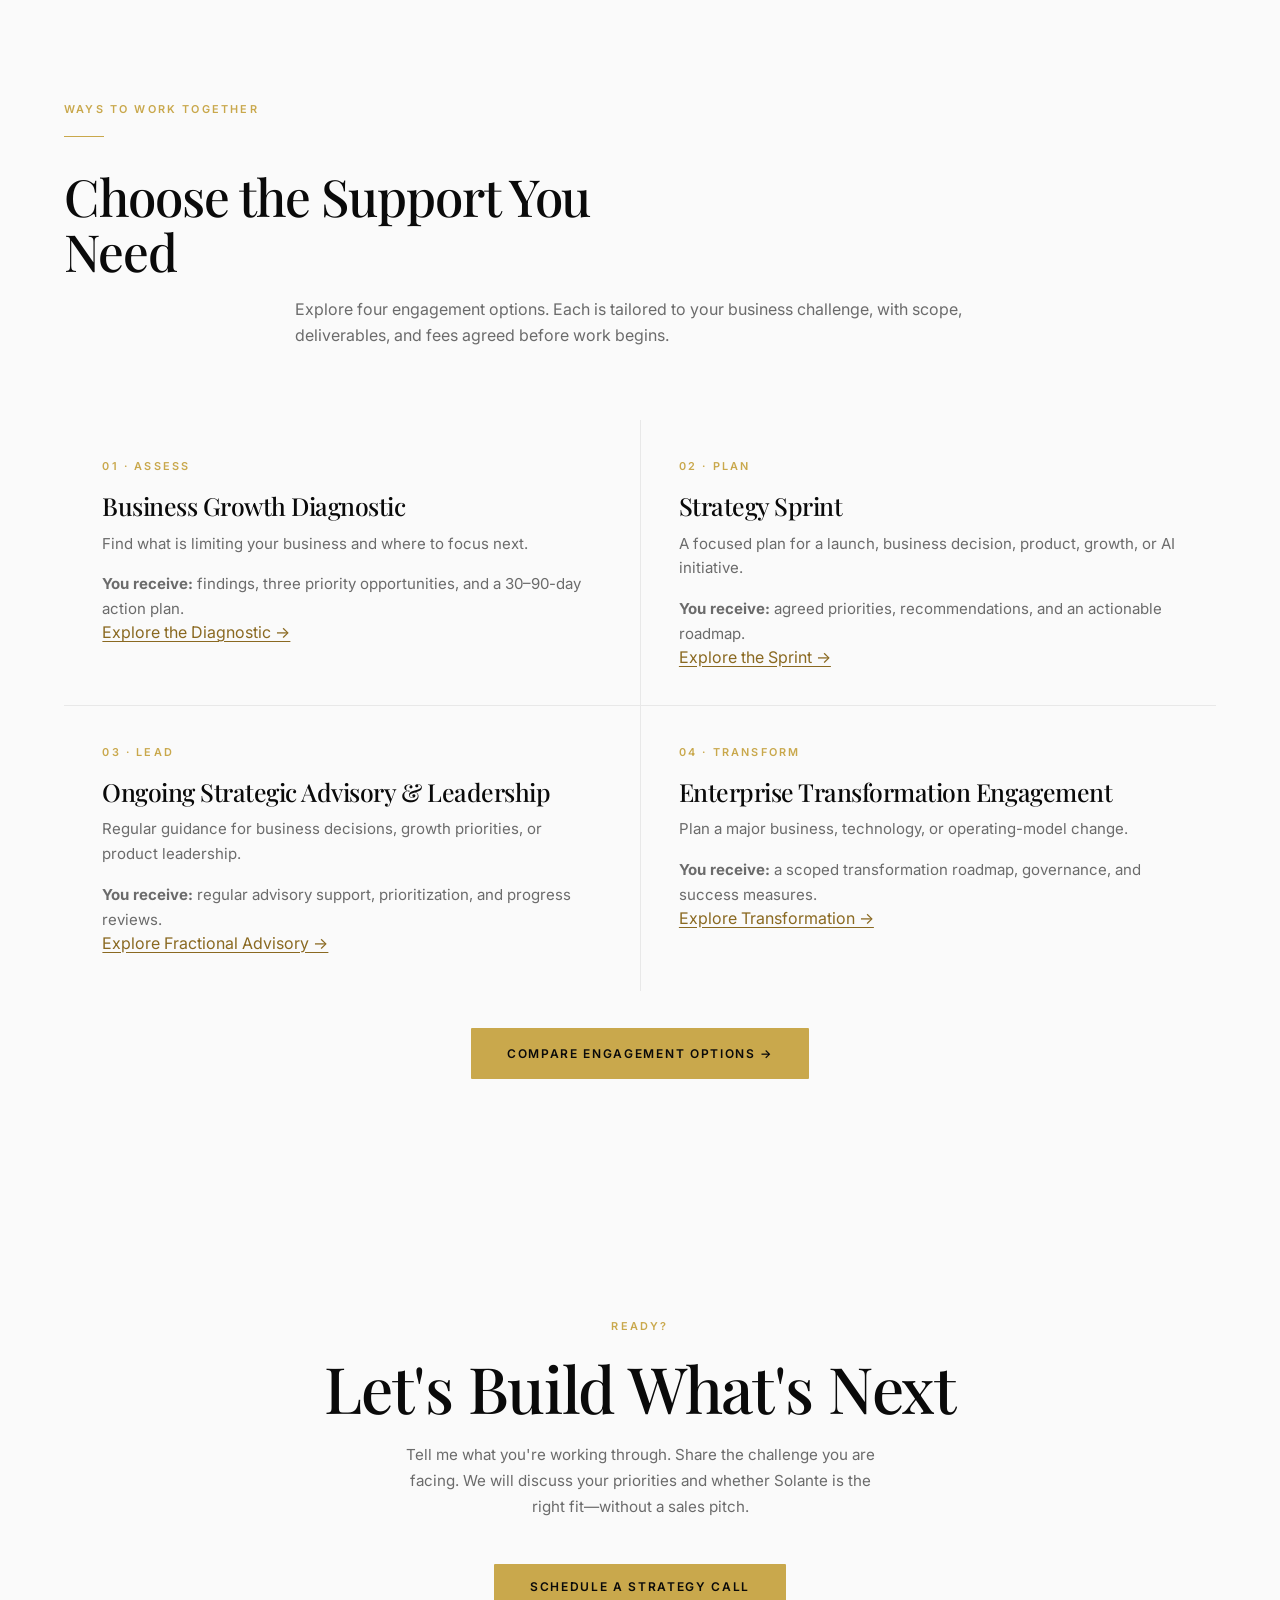
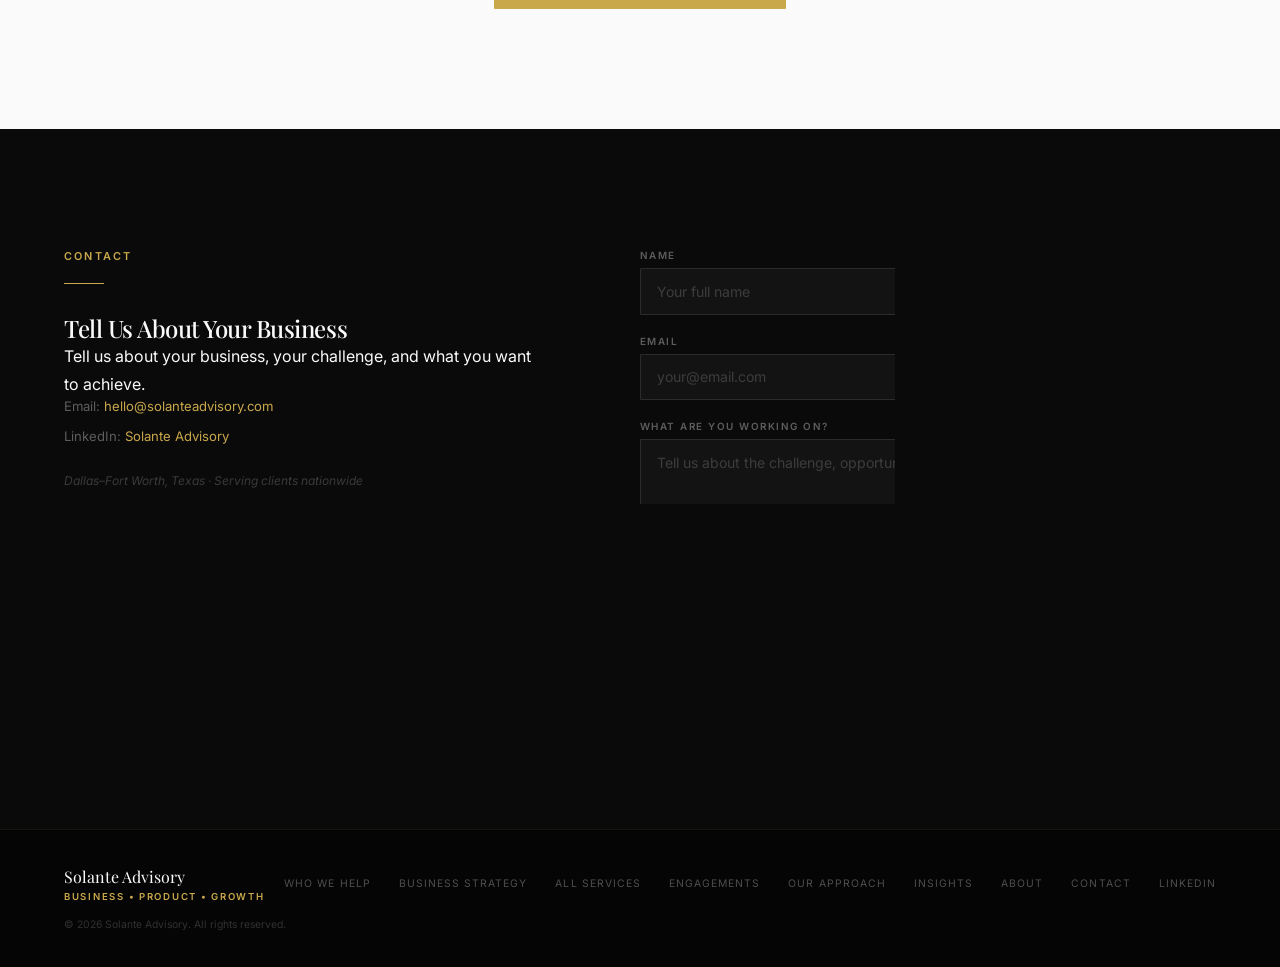
==== commit f2f0ae5b: "Add files via upload" ====
--- a/index.html
+++ b/index.html
@@ -69,25 +69,7 @@
 </span>
 </a>
 </div>
-<div class="nav-links" id="navLinks">
-<a href="/who-we-help">Who We Help</a>
-<div class="nav-item-dropdown">
-<a href="/#services">Services</a>
-<div class="dropdown-menu">
-<a href="/services/business-strategy">Business Strategy &amp; Advisory</a>
-<a href="/services/ai-strategy">AI Strategy</a>
-<a href="/services/product-strategy">Product Strategy</a>
-<a href="/services/growth-strategy">Product Growth Strategy</a>
-<a href="/services/fractional-product-leadership">Fractional Product Leadership</a>
-<a href="/services/enterprise-transformation">Enterprise Transformation</a>
-</div>
-</div>
-<a href="/methodology">Our Approach</a>
-<a href="/engagements">Engagements</a>
-<a href="/insights">Insights</a>
-<a href="/#about">About</a>
-<a class="nav-cta" data-ga="strategy_call" href="/#contact">Strategy Call</a>
-</div>
+<div class="nav-links" id="navLinks"><a href="/who-we-help">Who We Help</a><div class="nav-item-dropdown"><a aria-haspopup="true" href="/#services">Services</a><div class="dropdown-menu"><span class="dropdown-heading">FOR BUSINESS OWNERS &amp; FOUNDERS</span><a href="/services/business-strategy">Small Business &amp; Founder Advisory</a><a href="/services/business-strategy#business-growth">Business Growth &amp; Expansion</a><span class="dropdown-heading dropdown-heading-second">FOR TECHNOLOGY &amp; ENTERPRISE TEAMS</span><a href="/services/product-strategy">Product Strategy</a><a href="/services/growth-strategy">Product Growth Strategy</a><a href="/services/ai-strategy">AI Strategy</a><a href="/services/fractional-product-leadership">Fractional Product Leadership</a><a href="/services/enterprise-transformation">Enterprise Transformation</a></div></div><a href="/methodology">Our Approach</a><a href="/engagements">Engagements</a><a href="/insights">Insights</a><a href="/#about">About</a><a class="nav-cta" data-ga="strategy_call" href="/#contact">Strategy Call</a></div>
 <button aria-controls="navLinks" aria-expanded="false" aria-label="Toggle menu" class="hamburger" onclick="toggleNav()" type="button">
 <span></span><span></span><span></span>
 </button>
@@ -95,13 +77,10 @@
 <!-- HERO -->
 <section class="hero">
 <div class="hero-left">
-<span class="eyebrow reveal">Business Strategy • Product Strategy • Growth Advisory</span>
+<span class="eyebrow reveal">Business Advisory • Growth Planning • Technology Strategy</span>
 <h1 class="reveal" style="font-size:clamp(2.3rem,4.1vw,3.75rem)">Better Strategy. Stronger Businesses.</h1>
-<p class="hero-sub reveal">We help founders and organizations make confident decisions, build stronger products, and turn opportunities into practical plans.</p>
-<div class="hero-actions reveal" style="margin-bottom:0">
-<a class="btn-primary" data-ga="strategy_call" href="#contact">Start a Conversation</a>
-<a class="btn-ghost" href="#services">Explore Our Services</a>
-</div>
+<p class="hero-sub reveal">Practical strategy for business owners, founders, and organizations. Get clear on your next move, find opportunities to grow, and make confident decisions.</p>
+<div class="hero-actions reveal" style="margin-bottom:0"><a class="btn-primary" href="/services/business-strategy">I Run a Business →</a><a class="btn-ghost" href="/who-we-help#technology-enterprise">I Lead a Team or Organization →</a></div>
 </div>
 <div class="hero-right">
 <div class="hero-quote reveal">
@@ -111,59 +90,16 @@
 </div>
 </section>
 <!-- CREDIBILITY BAR -->
-<section aria-label="Credentials" class="credibility-bar reveal">
-<span class="credibility-item">15+ Years of Technology &amp; Product Leadership</span>
-<span aria-hidden="true" class="credibility-sep"></span>
-<span class="credibility-item">Fortune 500 Leadership Experience</span>
-<span aria-hidden="true" class="credibility-sep"></span>
-<span class="credibility-item">AI · Product · Growth · Transformation</span>
-</section><section class="section audience-section" id="who-we-help"><div class="section-header reveal"><span class="eyebrow">Who We Help</span><span class="gold-rule"></span><h2>Different stages. One commitment to clarity.</h2><p class="audience-intro">From new ventures to established companies, we help you focus on what matters next.</p></div><div class="audience-grid"><div class="audience-card reveal"><span class="svc-num">01 / BUILD &amp; GROW</span><h3>Founders &amp; Growing Businesses</h3><p>Validate your idea, reach the right customers, and plan your next stage of growth.</p><a class="svc-link" href="/services/business-strategy">Explore Business Advisory →</a></div><div class="audience-card reveal reveal-delay-1"><span class="svc-num">02 / INNOVATE &amp; SCALE</span><h3>Technology Companies &amp; Enterprise Teams</h3><p>Set product priorities, evaluate AI opportunities, and turn strategy into action.</p><a class="svc-link" href="/who-we-help#technology-enterprise">Explore Corporate Advisory →</a></div></div></section>
+<section aria-label="Credentials" class="credibility-bar reveal"><span class="credibility-item">Business Strategy &amp; Growth Guidance</span><span aria-hidden="true" class="credibility-sep"></span><span class="credibility-item">15+ Years in Technology &amp; Enterprise Leadership</span><span aria-hidden="true" class="credibility-sep"></span><span class="credibility-item">Practical Advice. Clear Next Steps.</span></section><section class="section audience-section" id="who-we-help"><div class="section-header reveal"><span class="eyebrow">Who We Help</span><span class="gold-rule"></span><h2>Different stages. One commitment to clarity.</h2><p class="audience-intro">From new ventures to established companies, we help you focus on what matters next.</p></div><div class="audience-grid"><div class="audience-card reveal"><span class="svc-num">01 / BUILD &amp; GROW</span><h3>Founders &amp; Growing Businesses</h3><p>Validate your idea, reach the right customers, and plan your next stage of growth.</p><a class="svc-link" href="/services/business-strategy">Explore Business Advisory →</a></div><div class="audience-card reveal reveal-delay-1"><span class="svc-num">02 / INNOVATE &amp; SCALE</span><h3>Technology Companies &amp; Enterprise Teams</h3><p>Set product priorities, evaluate AI opportunities, and turn strategy into action.</p><a class="svc-link" href="/who-we-help#technology-enterprise">Explore Corporate Advisory →</a></div></div></section>
 <!-- SERVICES (condensed teasers, each linking to its own page) -->
 <section class="section" id="services">
 <div class="section-header reveal">
 <span class="eyebrow">What We Do</span>
 <span class="gold-rule"></span>
-<h2>How We Help Your Business</h2>
-</div>
-<div class="services-grid"><a class="svc reveal" href="/services/business-strategy"><span class="svc-num">01</span><h3>Business Strategy &amp; Advisory</h3><p>Clarify your business direction, positioning, priorities, and next steps.</p><span class="svc-link">Explore Business Advisory →</span></a>
-<a class="svc reveal" href="/services/ai-strategy">
-<span class="svc-num">02</span>
-<h3>AI Strategy</h3>
-<p>Identify where AI can genuinely help your business, what is feasible today, and which opportunities deserve investment first.</p>
-<span class="svc-link">Explore AI Strategy →</span>
-</a>
-<a class="svc reveal reveal-delay-1" href="/services/product-strategy">
-<span class="svc-num">03</span>
-<h3>Product Strategy</h3>
-<p>Turn customer needs and business goals into a clear product direction, focused priorities, and a roadmap your team can execute.</p>
-<span class="svc-link">Explore Product Strategy →</span>
-</a>
-<a class="svc reveal reveal-delay-2" href="/services/growth-strategy">
-<span class="svc-num">04</span>
-<h3>Product Growth Strategy</h3>
-<p>Improve product adoption, customer retention, conversion, and revenue with focused growth priorities.</p>
-<span class="svc-link">Explore Growth Strategy →</span>
-</a>
-<a class="svc reveal" href="/services/fractional-product-leadership">
-<span class="svc-num">05</span>
-<h3>Fractional Product Leadership</h3>
-<p>Senior product leadership without the full-time executive hire. Hands-on strategic guidance across product direction, prioritization, roadmaps, KPIs, and execution.</p>
-<span class="svc-link">Explore Fractional Leadership →</span>
-</a>
-<a class="svc reveal reveal-delay-1" href="/services/enterprise-transformation">
-<span class="svc-num">06</span>
-<h3>Enterprise Transformation</h3>
-<p>Turn complex technology and operating-model change into executable transformation — from strategy and governance through implementation and measurable outcomes.</p>
-<span class="svc-link">Explore Enterprise Transformation →</span>
-</a>
-<div class="svc svc-dark reveal reveal-delay-2" style="display:flex;flex-direction:column;justify-content:flex-end;padding:3rem 2.5rem">
-<span class="svc-num">A Proven Framework</span>
-<h3 style="color:var(--white)">Advice Built Around Your Business</h3>
-<p style="color:rgba(250,250,250,.38);font-size:.88rem;line-height:1.8;margin-bottom:2.25rem">Advice tailored to your business, with direct access to senior expertise.</p>
-<a class="btn-primary" data-ga="strategy_call" href="#contact" style="text-align:center">Start a Conversation</a>
-</div>
-</div>
-</section><section class="section business-offer" id="business-advisory"><div class="section-header reveal"><span class="eyebrow">For Founders &amp; Business Owners</span><span class="gold-rule"></span><h2>Start with the Right Questions.</h2><p class="audience-intro">Unsure what to prioritize? Start with a focused assessment and a practical plan.</p></div><div class="offer-panel reveal"><div><span class="svc-num">A CLEAR STARTING POINT</span><h3>Business Growth Diagnostic</h3><p>We look at your customers, offers, positioning, and growth challenges to find your next priorities.</p><p><strong>What you receive:</strong> a concise findings summary, three prioritized opportunities, and a practical 30–90-day action plan. Scope and fees are confirmed after an introductory discussion.</p></div><div class="offer-action"><p>For existing small businesses, new founders, and entrepreneurs preparing for their next stage.</p><a class="btn-primary" data-ga="strategy_call" href="#contact">Discuss Your Business →</a></div></div></section>
+<h2>Support for Your Next Business Decision</h2>
+<p class="section-intro services-intro">Start with your challenge. Explore business advice for owners and founders, or specialist support for product, AI, and enterprise teams.</p></div>
+<div class="services-by-audience"><div class="services-group"><div class="services-group-intro"><span class="eyebrow">For Founders &amp; Small Businesses</span><h3>Practical Help for Your Business</h3><p>Starting, growing, or rethinking your business? We help you understand your options and choose the next steps.</p></div><div class="business-help-grid"><a class="business-help-card" href="/services/business-strategy"><h4>Starting or Planning a Business</h4><p>Clarify your idea, customers, offer, and launch priorities.</p><span>Explore Business Advisory →</span></a><a class="business-help-card" href="/services/business-strategy#business-growth"><h4>Finding Customers &amp; Growing Revenue</h4><p>Review positioning, pricing, customer acquisition, and expansion opportunities.</p><span>Explore Growth Support →</span></a><a class="business-help-card" href="/services/business-strategy#decision-support"><h4>Making Important Business Decisions</h4><p>Compare your options, decide what matters, and build a realistic plan.</p><span>Explore Strategic Guidance →</span></a></div><p class="group-note">These are examples of support within our existing <a href="/services/business-strategy">Business Strategy &amp; Advisory</a> service—not additional services.</p></div><div class="services-group services-group-technical"><div class="services-group-intro"><span class="eyebrow">For Technology &amp; Enterprise Teams</span><h3>Specialist Strategy &amp; Leadership</h3><p>Focused expertise for products, AI opportunities, product growth, leadership, and organizational change.</p></div><div class="technical-services-grid"><a href="/services/product-strategy"><strong>Product Strategy</strong><span>Decide what to build and why.</span></a><a href="/services/growth-strategy"><strong>Product Growth Strategy</strong><span>Improve adoption, retention, and revenue.</span></a><a href="/services/ai-strategy"><strong>AI Strategy</strong><span>Identify valuable and realistic AI opportunities.</span></a><a href="/services/fractional-product-leadership"><strong>Fractional Product Leadership</strong><span>Get experienced ongoing product direction.</span></a><a href="/services/enterprise-transformation"><strong>Enterprise Transformation</strong><span>Plan and lead complex change.</span></a></div></div></div>
+</section><section class="section business-offer" id="business-advisory"><div class="section-header reveal"><span class="eyebrow">For Founders &amp; Business Owners</span><span class="gold-rule"></span><h2>Not Sure Where to Start?</h2><p class="audience-intro">A Business Growth Diagnostic helps you identify your strongest opportunities and what to do next.</p></div><div class="offer-panel reveal"><div><span class="svc-num">A CLEAR STARTING POINT</span><h3>Business Growth Diagnostic</h3><p>We review your goals, customers, offers, and obstacles to growth.</p><p>You receive a short findings summary, three priorities, and a 30–90-day action plan.</p></div><div class="offer-action"><p>Designed for owners and founders who want practical next steps.</p><a class="btn-primary" data-ga="strategy_call" href="#contact">Discuss Your Business →</a></div></div></section>
 <!-- HOW WE THINK -->
 <section class="section section-dark" id="philosophy">
 <div class="philosophy-grid">
@@ -187,7 +123,7 @@
 <div class="fw-node r">Technology<br/>Capability</div>
 <div class="fw-node b">AI &amp;<br/>Data</div>
 <div class="fw-node l">Business<br/>Strategy</div>
-</div>
+</div><p class="framework-note">Illustration of our product strategy framework; business advisory is tailored to each business.</p>
 </div>
 </div>
 </section>
@@ -199,14 +135,7 @@
 <span class="gold-rule"></span>
 <h2>Experienced Guidance. Direct Partnership.</h2>
 <p style="color:var(--gray);line-height:1.9;margin-bottom:2rem;font-size:.92rem">Work directly with Solante’s founder for experienced, practical advice tailored to your business.</p>
-<ul class="cap-list"><li>Business Strategy &amp; Growth Diagnostics</li>
-<li>Product Strategy &amp; Vision</li>
-<li>AI Innovation &amp; Adoption</li>
-<li>Enterprise Transformation</li>
-<li>Executive Advisory</li>
-<li>Scalable Growth Architecture</li>
-<li>Fractional Product Leadership</li>
-</ul>
+<ul class="cap-list"><li>Business planning &amp; growth priorities</li><li>Customer &amp; market positioning</li><li>Product &amp; AI strategy</li><li>Leadership &amp; transformation advisory</li></ul>
 </div>
 <div class="reveal">
 <span class="ind-label">Who We Work With</span>
@@ -307,7 +236,7 @@
 <div class="reveal">
 <span class="eyebrow">About</span>
 <span class="gold-rule"></span>
-<h2 style="color:var(--white)">Built From the Inside of Complex Technology</h2>
+<h2 style="color:var(--white)">Business Perspective. Deep Technology Experience.</h2>
 <p style="color:rgba(250,250,250,.25);font-size:.7rem;font-weight:600;letter-spacing:.2em;text-transform:uppercase;margin-top:1.5rem">Margarita Morfin — Founder &amp; Principal</p>
 </div>
 <div class="about-text reveal">
@@ -348,28 +277,28 @@
 <article class="engagement-option reveal">
 <span class="eyebrow">01 · Assess</span>
 <h3>Business Growth Diagnostic</h3>
-<p>Understand what's holding your business back and where to focus next.</p>
+<p>Find what is limiting your business and where to focus next.</p>
 <p class="engagement-includes"><strong>You receive:</strong> findings, three priority opportunities, and a 30–90-day action plan.</p>
 <a href="/engagements#diagnostic">Explore the Diagnostic →</a>
 </article>
 <article class="engagement-option reveal">
 <span class="eyebrow">02 · Plan</span>
 <h3>Strategy Sprint</h3>
-<p>Make a focused decision and build a roadmap for business, product, growth, or AI strategy.</p>
+<p>A focused plan for a launch, business decision, product, growth, or AI initiative.</p>
 <p class="engagement-includes"><strong>You receive:</strong> agreed priorities, recommendations, and an actionable roadmap.</p>
 <a href="/engagements#sprint">Explore the Sprint →</a>
 </article>
 <article class="engagement-option reveal">
 <span class="eyebrow">03 · Lead</span>
-<h3>Fractional Leadership &amp; Advisory</h3>
-<p>Get ongoing senior guidance to turn strategy into decisions and progress.</p>
+<h3>Ongoing Strategic Advisory &amp; Leadership</h3>
+<p>Regular guidance for business decisions, growth priorities, or product leadership.</p>
 <p class="engagement-includes"><strong>You receive:</strong> regular advisory support, prioritization, and progress reviews.</p>
 <a href="/engagements#fractional">Explore Fractional Advisory →</a>
 </article>
 <article class="engagement-option reveal">
 <span class="eyebrow">04 · Transform</span>
 <h3>Enterprise Transformation Engagement</h3>
-<p>Align teams and execution around complex technology or operating-model change.</p>
+<p>Plan a major business, technology, or operating-model change.</p>
 <p class="engagement-includes"><strong>You receive:</strong> a scoped transformation roadmap, governance, and success measures.</p>
 <a href="/engagements#transformation">Explore Transformation →</a>
 </article>
@@ -449,7 +378,7 @@
 </section>
 <footer>
 <div class="footer-brand">Solante Advisory<span>Business • Product • Growth</span></div>
-<div class="footer-links"><a href="/who-we-help">Who We Help</a><a href="/services/business-strategy">Business Strategy</a><a href="/#services">All Services</a><a href="/methodology">Our Approach</a><a href="/insights">Insights</a><a href="/#about">About</a><a href="/#contact">Contact</a><a href="https://linkedin.com/company/solante-advisory" rel="noopener noreferrer" target="_blank">LinkedIn</a></div>
+<div class="footer-links"><a href="/who-we-help">Who We Help</a><a href="/services/business-strategy">Business Strategy</a><a href="/#services">All Services</a><a href="/engagements">Engagements</a><a href="/methodology">Our Approach</a><a href="/insights">Insights</a><a href="/#about">About</a><a href="/#contact">Contact</a><a href="https://linkedin.com/company/solante-advisory" rel="noopener noreferrer" target="_blank">LinkedIn</a></div>
 <div class="footer-copy">© 2026 Solante Advisory. All rights reserved.</div>
 </footer>
 <script>
--- a/styles.css
+++ b/styles.css
@@ -358,3 +358,30 @@
 .engagement-next p{margin:1rem 0 2rem;line-height:1.7}
 .engagement-service-link{text-align:center;margin-top:1rem}
 @media(max-width:760px){.engagement-options{grid-template-columns:1fr}.engagement-option{padding:1.75rem}}
+
+/* Business-first navigation and audience-based service discovery */
+.dropdown-menu{min-width:310px;max-height:min(76vh,660px);overflow-y:auto;margin-top:0;padding:.65rem}
+.dropdown-heading{display:block;padding:.8rem .9rem .3rem;color:var(--gold);font-size:.61rem;letter-spacing:.13em;font-weight:600;text-transform:uppercase;line-height:1.5}
+.dropdown-heading-second{margin-top:.45rem;border-top:1px solid rgba(201,168,76,.18);padding-top:1rem}
+.dropdown-menu a{padding:.55rem .9rem;line-height:1.45;letter-spacing:.035em}
+.services-intro{margin:1rem 0 0}
+.services-by-audience{display:grid;gap:3.5rem}
+.services-group-intro{max-width:740px;margin-bottom:1.7rem}
+.services-group-intro h3{font-size:clamp(1.65rem,3vw,2.4rem);margin:.7rem 0}
+.services-group-intro p{color:var(--gray);line-height:1.7;max-width:650px}
+.business-help-grid{display:grid;grid-template-columns:repeat(3,minmax(0,1fr));gap:1rem}
+.business-help-card{display:block;padding:1.8rem;border:1px solid var(--gray-lt);background:var(--white);color:inherit;text-decoration:none}
+.business-help-card h4{font-family:'Playfair Display',serif;font-size:1.3rem;line-height:1.3;margin:0 0 .8rem}
+.business-help-card p{color:var(--gray);font-size:.9rem;line-height:1.65;margin:0 0 1rem}
+.business-help-card span{color:#85651e;font-size:.77rem;font-weight:600}
+.group-note{font-size:.8rem;color:var(--gray);margin-top:1rem;line-height:1.7}
+.group-note a{color:#85651e}
+.technical-services-grid{display:grid;grid-template-columns:repeat(2,minmax(0,1fr));gap:1rem}
+.technical-services-grid a{display:flex;flex-direction:column;gap:.45rem;padding:1.5rem;border:1px solid var(--gray-lt);text-decoration:none;color:inherit}
+.technical-services-grid strong{font-family:'Playfair Display',serif;font-size:1.25rem;font-weight:500}
+.technical-services-grid span{font-size:.87rem;line-height:1.6;color:var(--gray)}
+.business-help-card:hover,.technical-services-grid a:hover{border-color:var(--gold)}
+.framework-note{font-size:.74rem;color:rgba(255,255,255,.65);text-align:center;margin:1.2rem auto 0;max-width:320px;line-height:1.5}
+#business-growth,#decision-support{scroll-margin-top:100px}
+@media(max-width:1024px){.dropdown-menu{min-width:0;max-height:none;overflow:visible;margin-top:.5rem}.dropdown-heading{padding:.85rem 0 .25rem}.dropdown-menu a{padding:.55rem 0}.dropdown-heading-second{padding-top:.9rem}}
+@media(max-width:760px){.business-help-grid,.technical-services-grid{grid-template-columns:1fr}.business-help-card,.technical-services-grid a{padding:1.5rem}.services-by-audience{gap:2.5rem}}
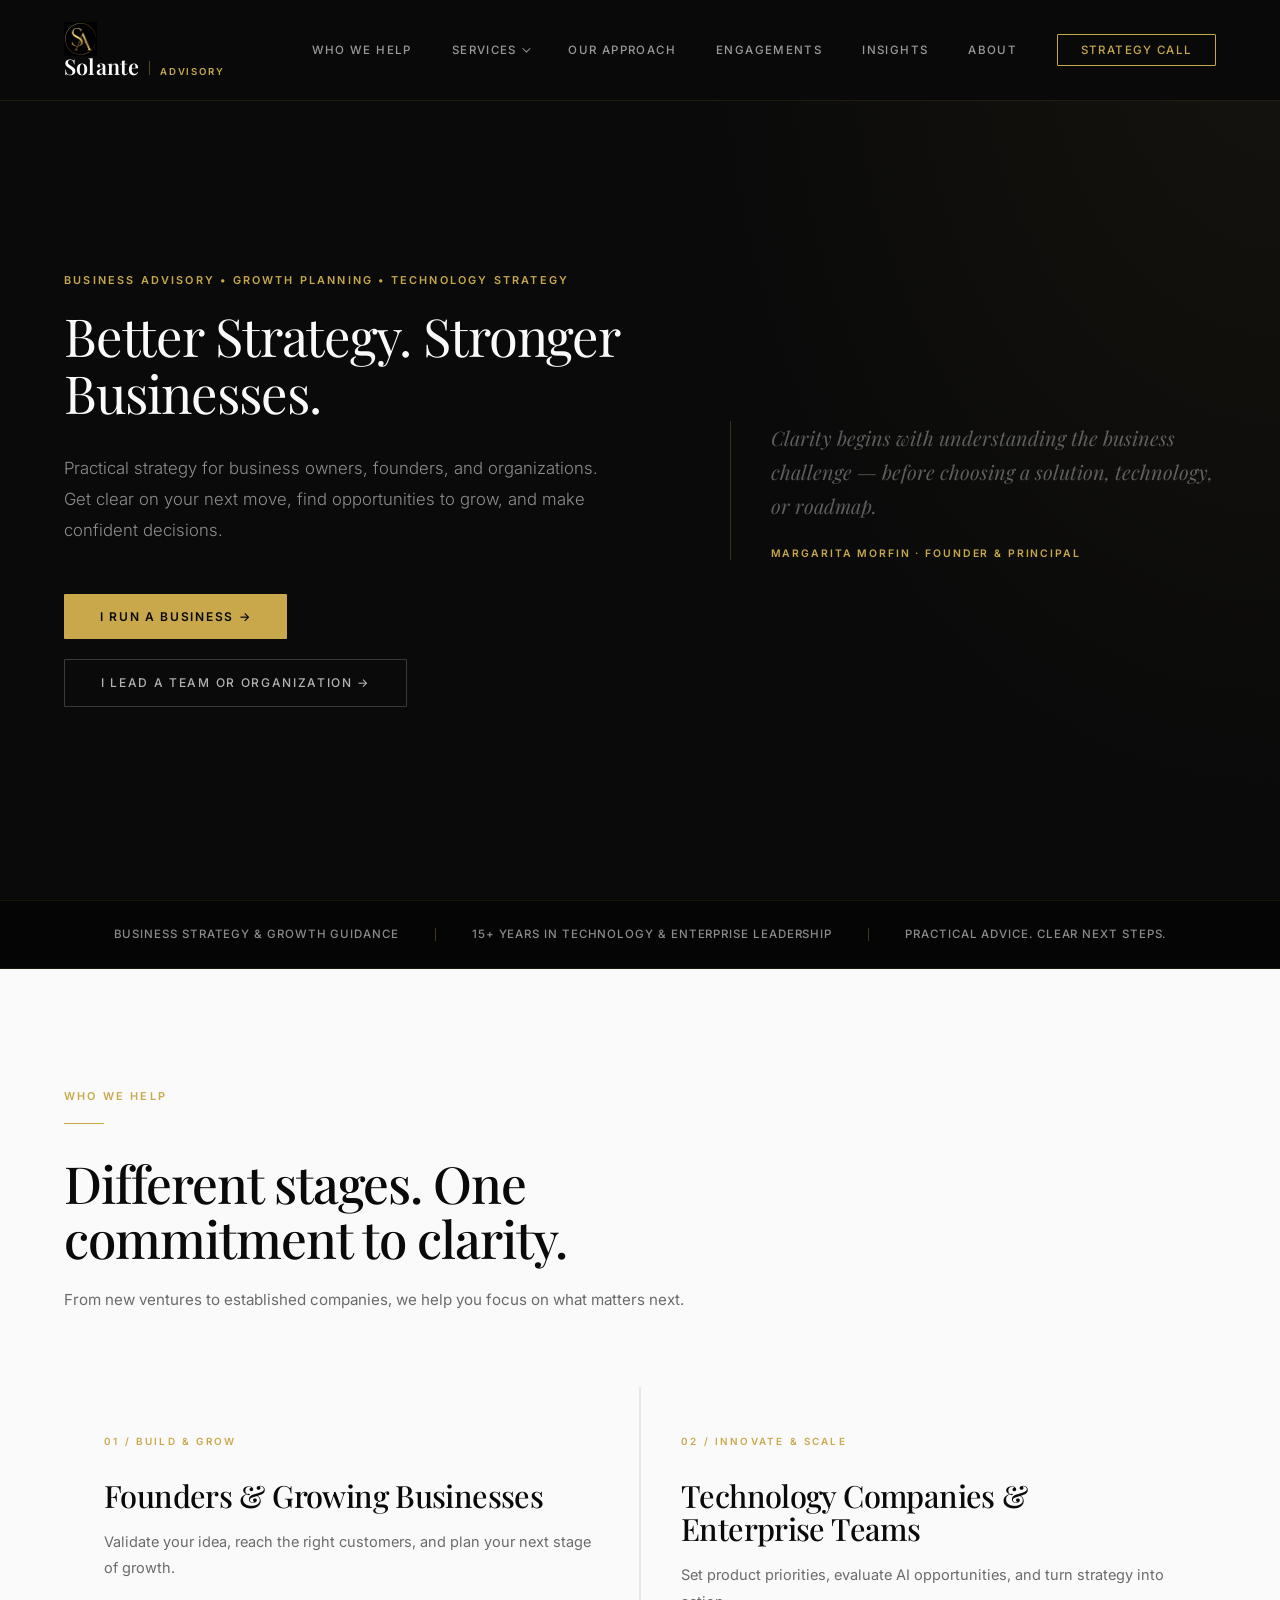
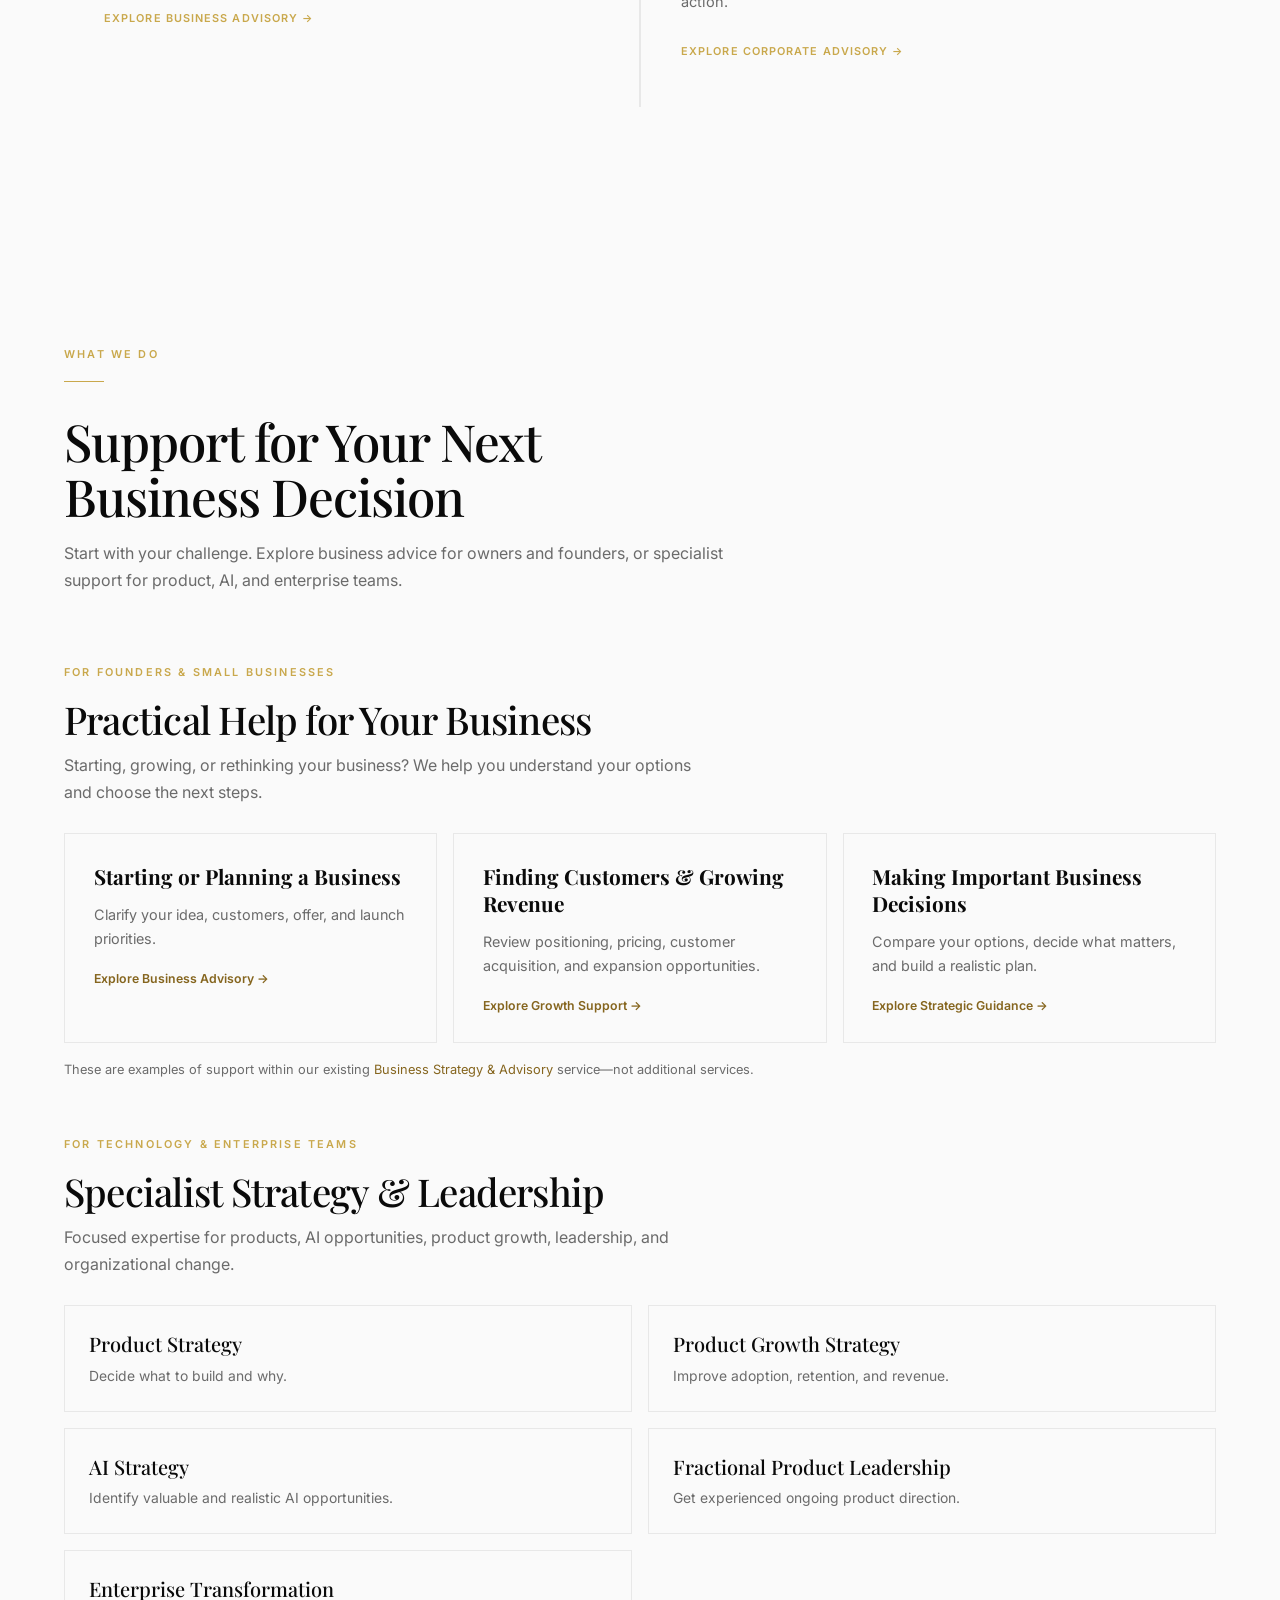
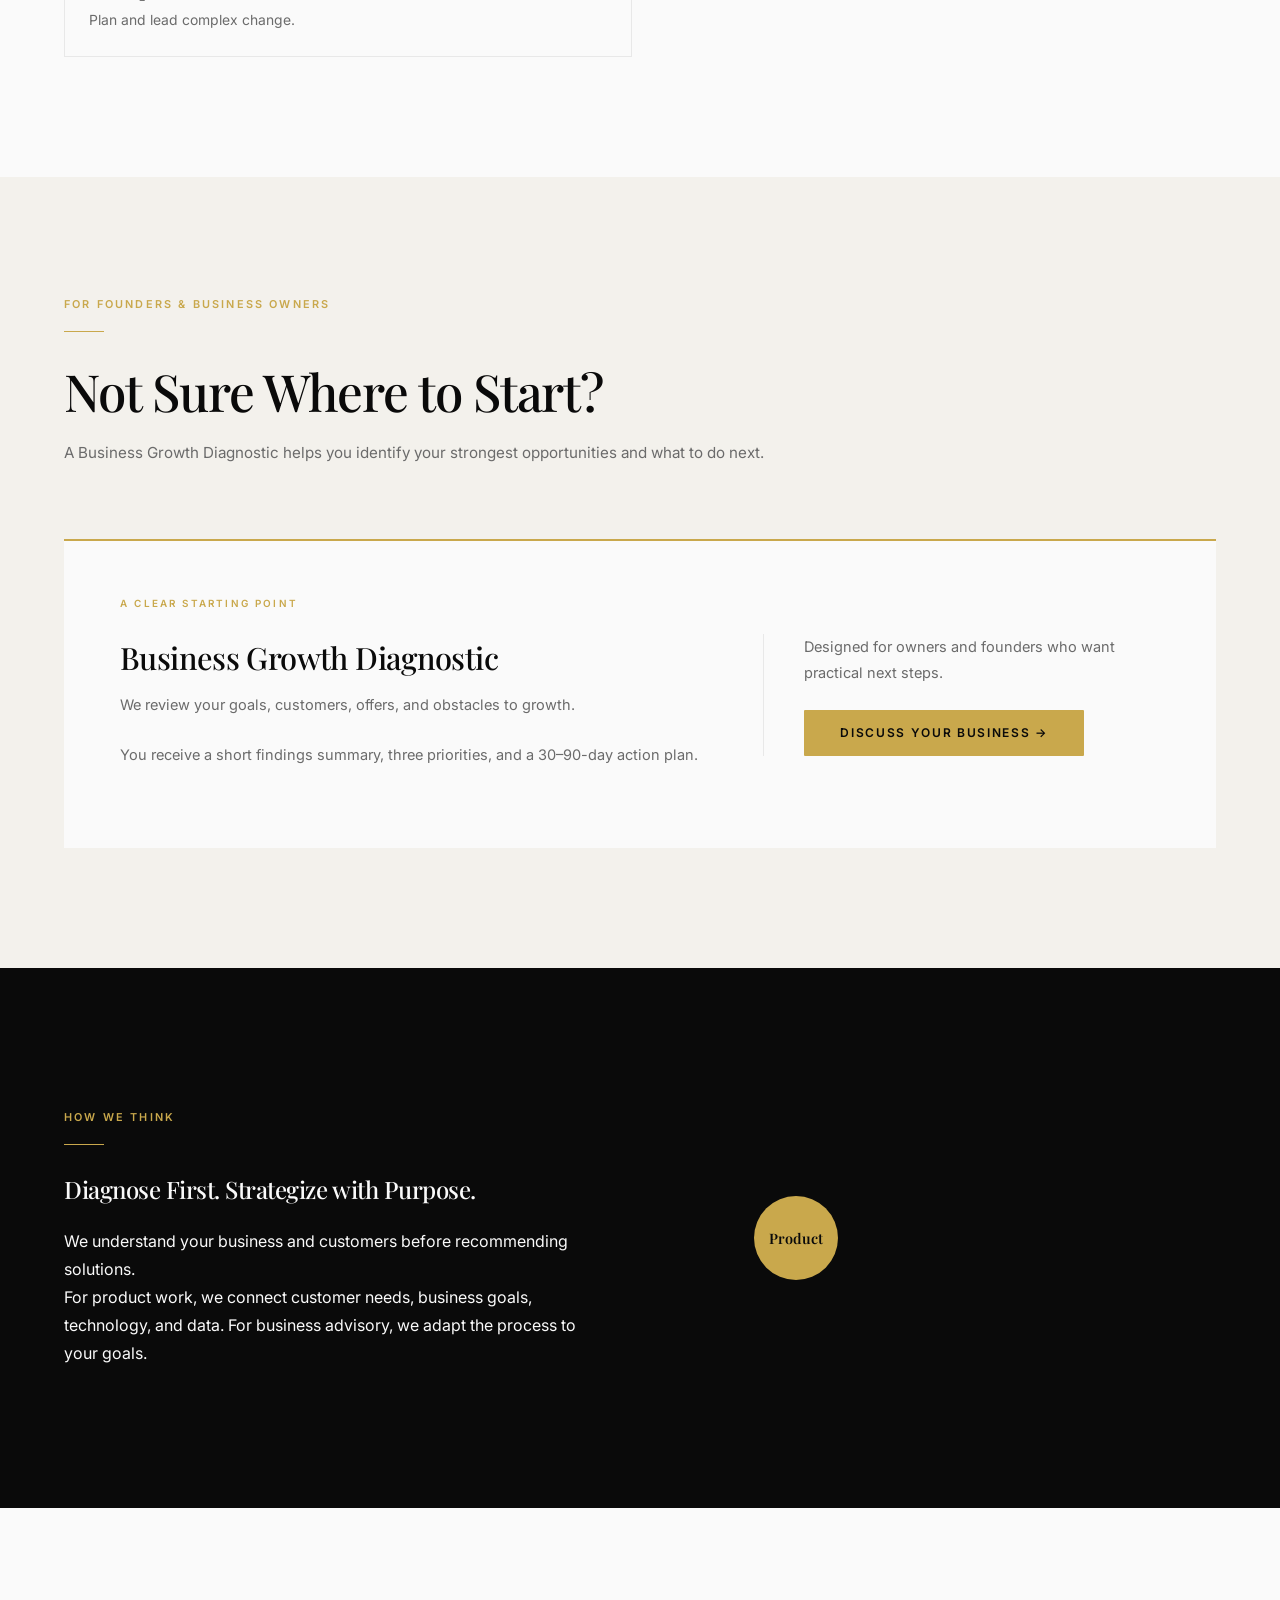
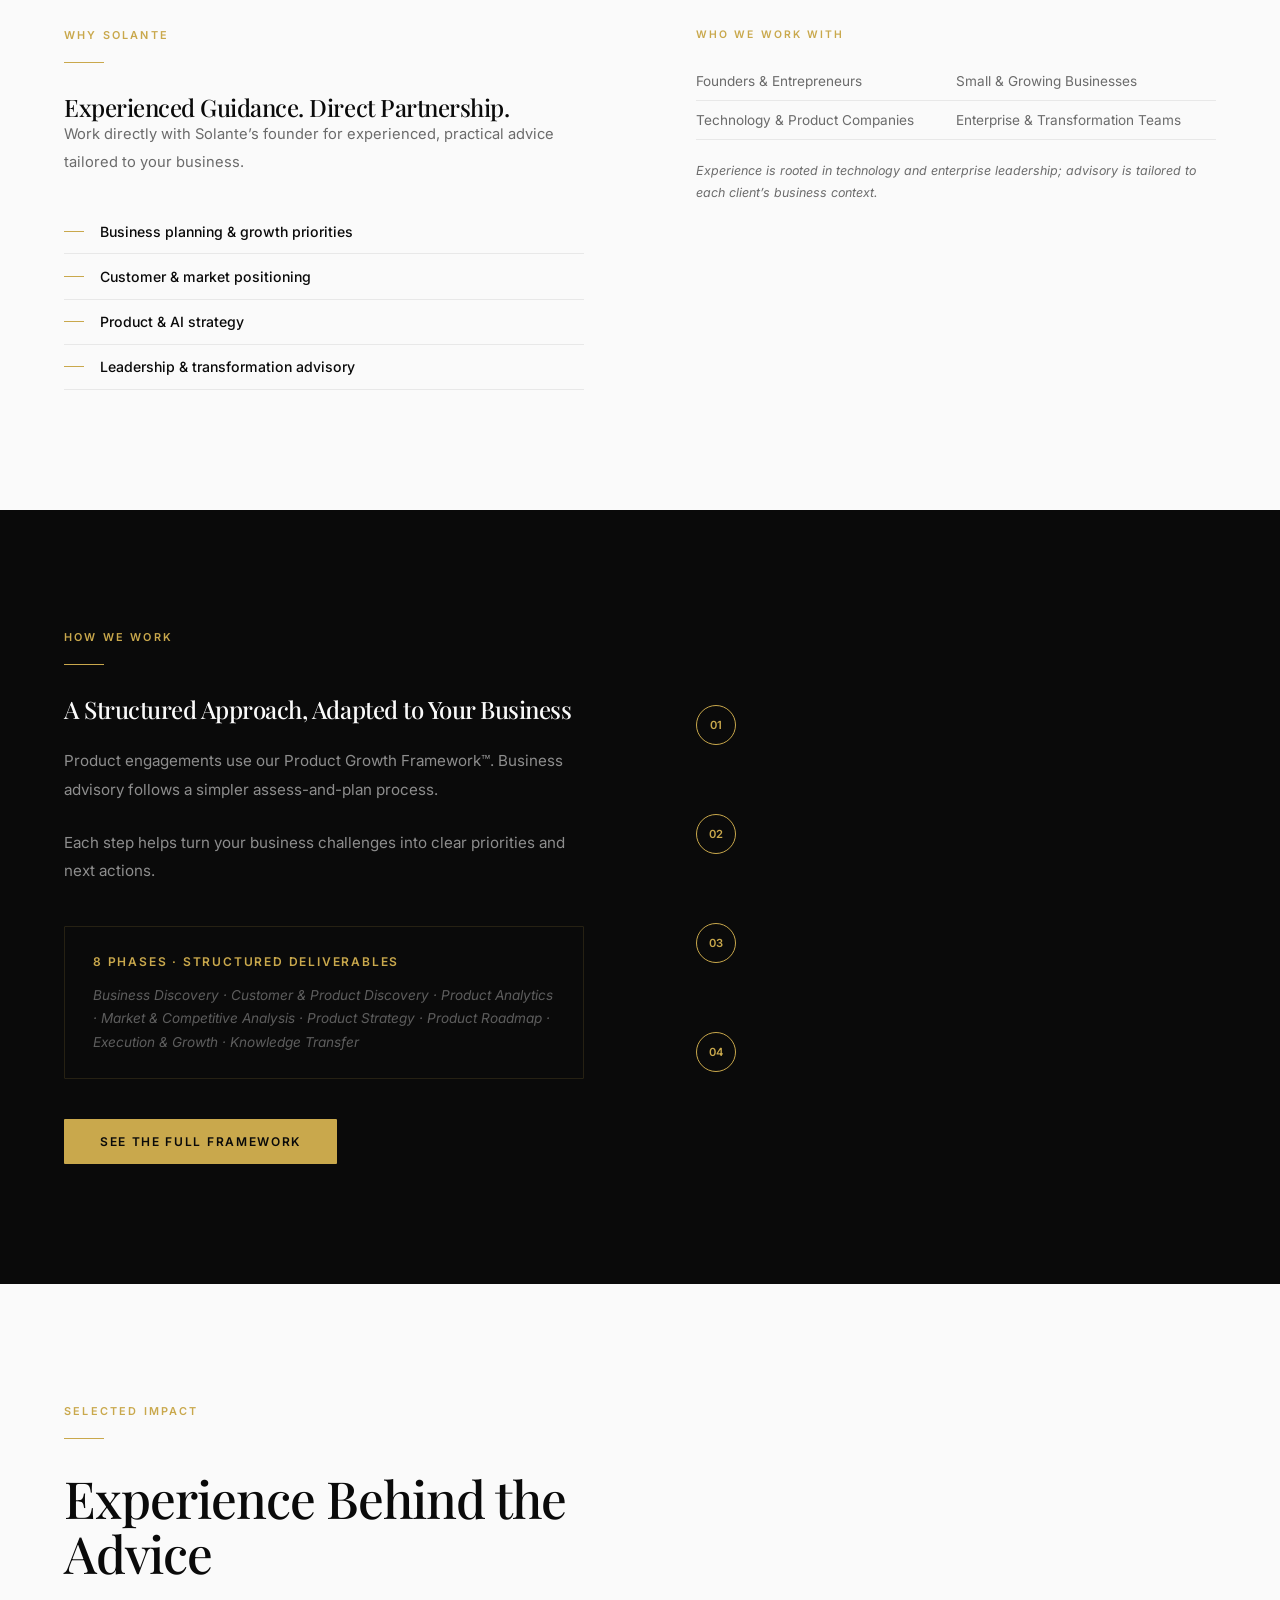
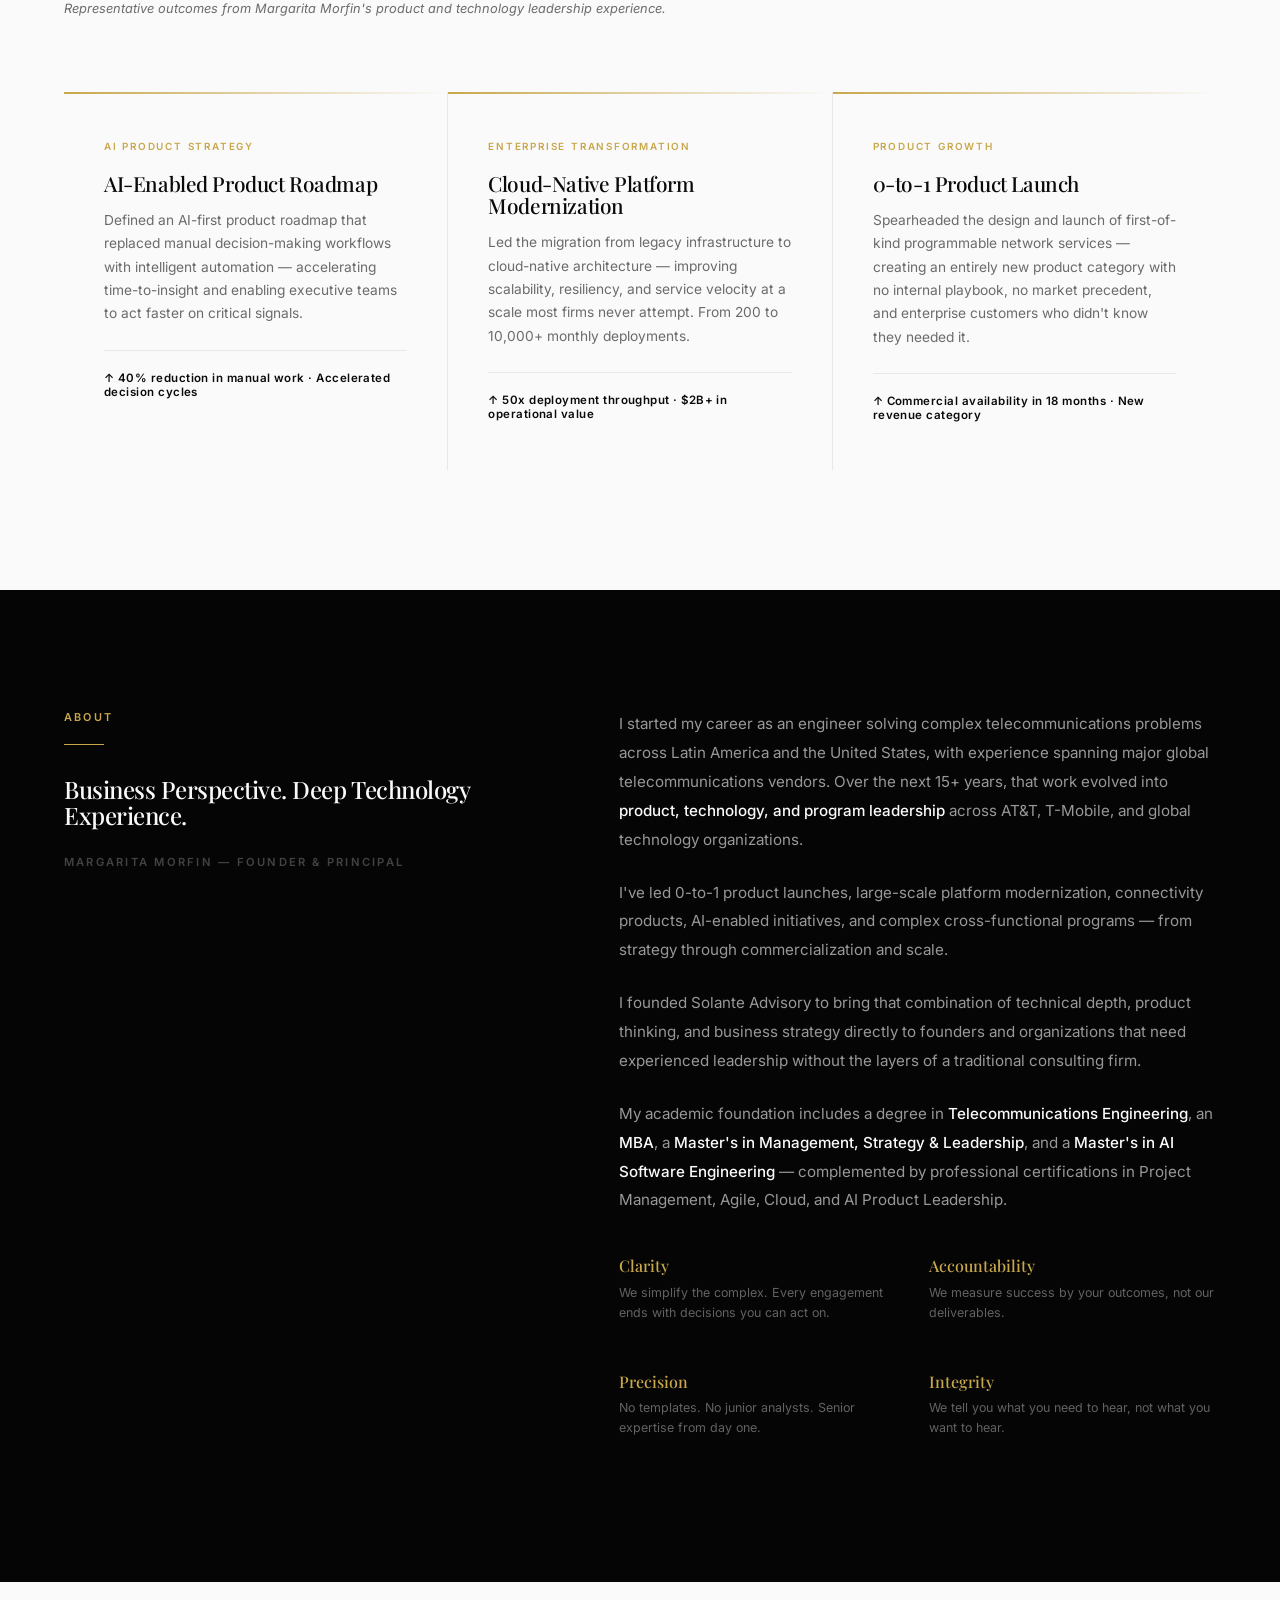
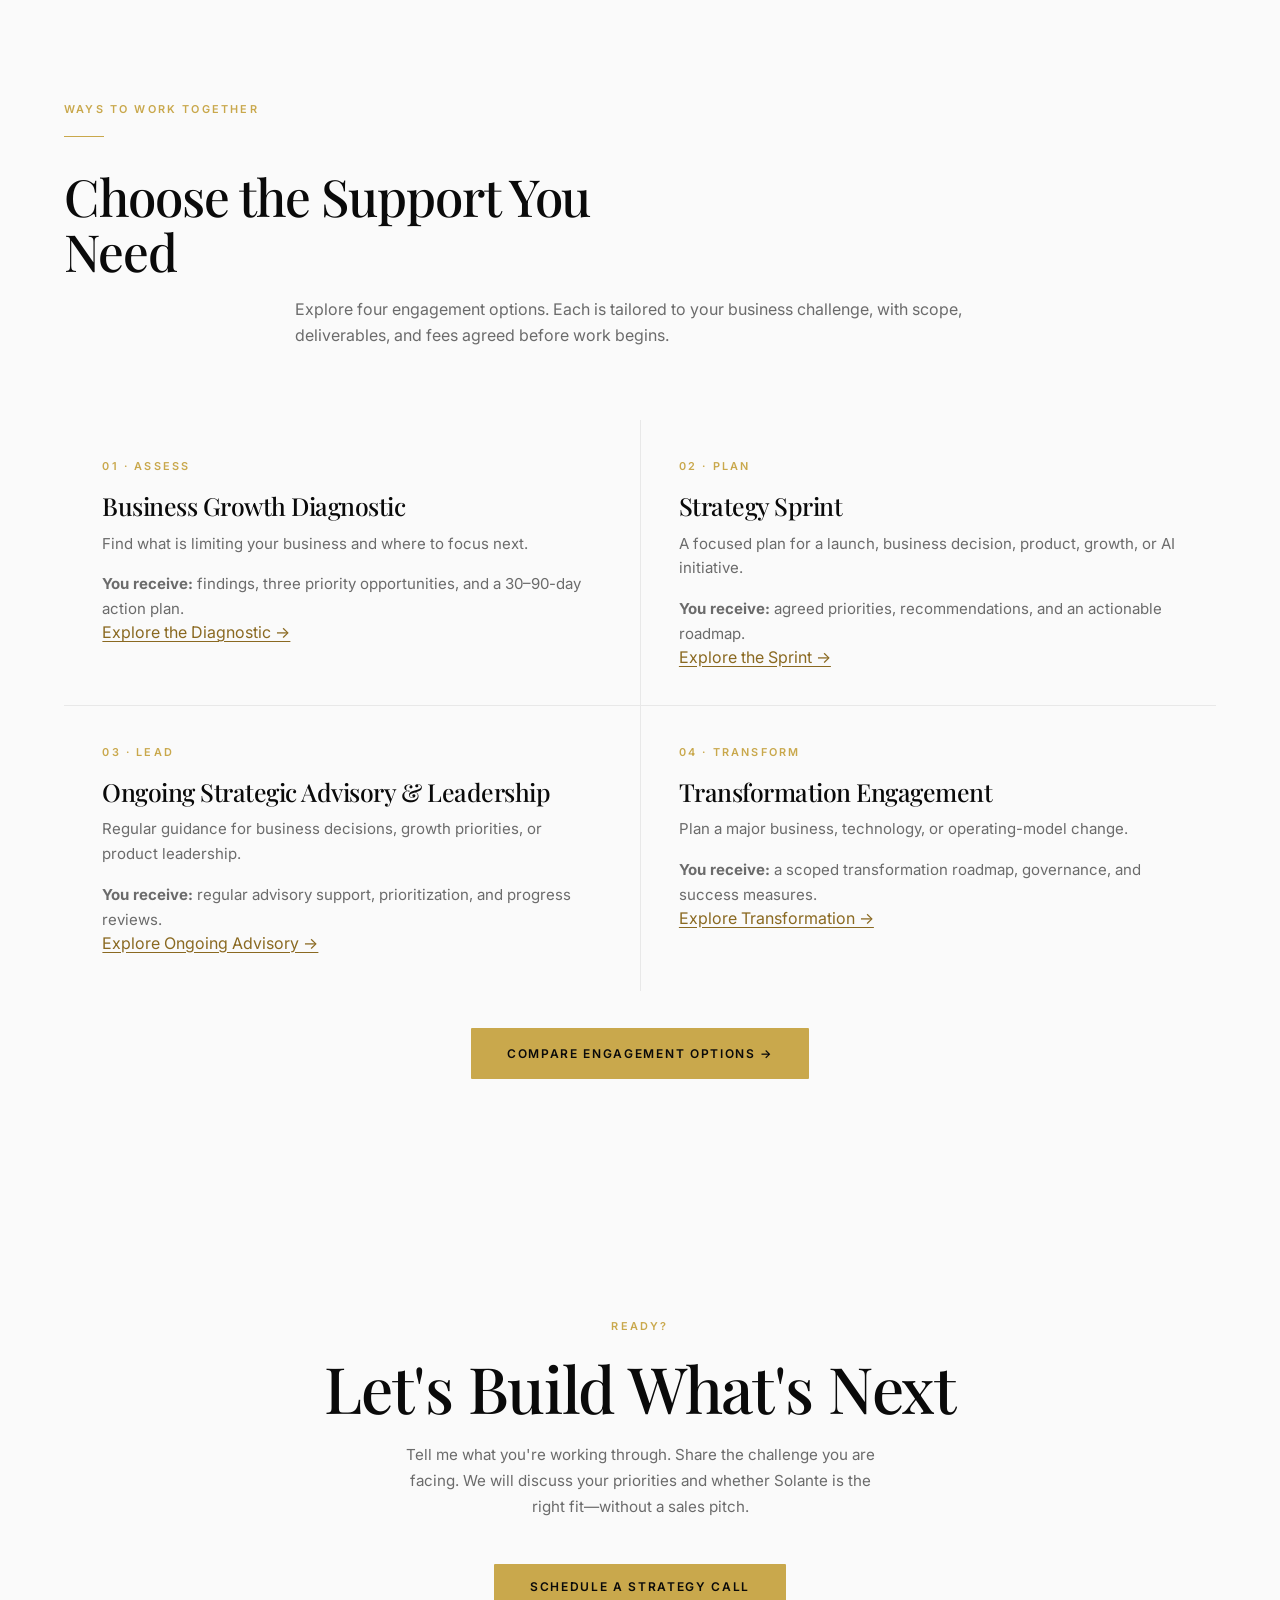
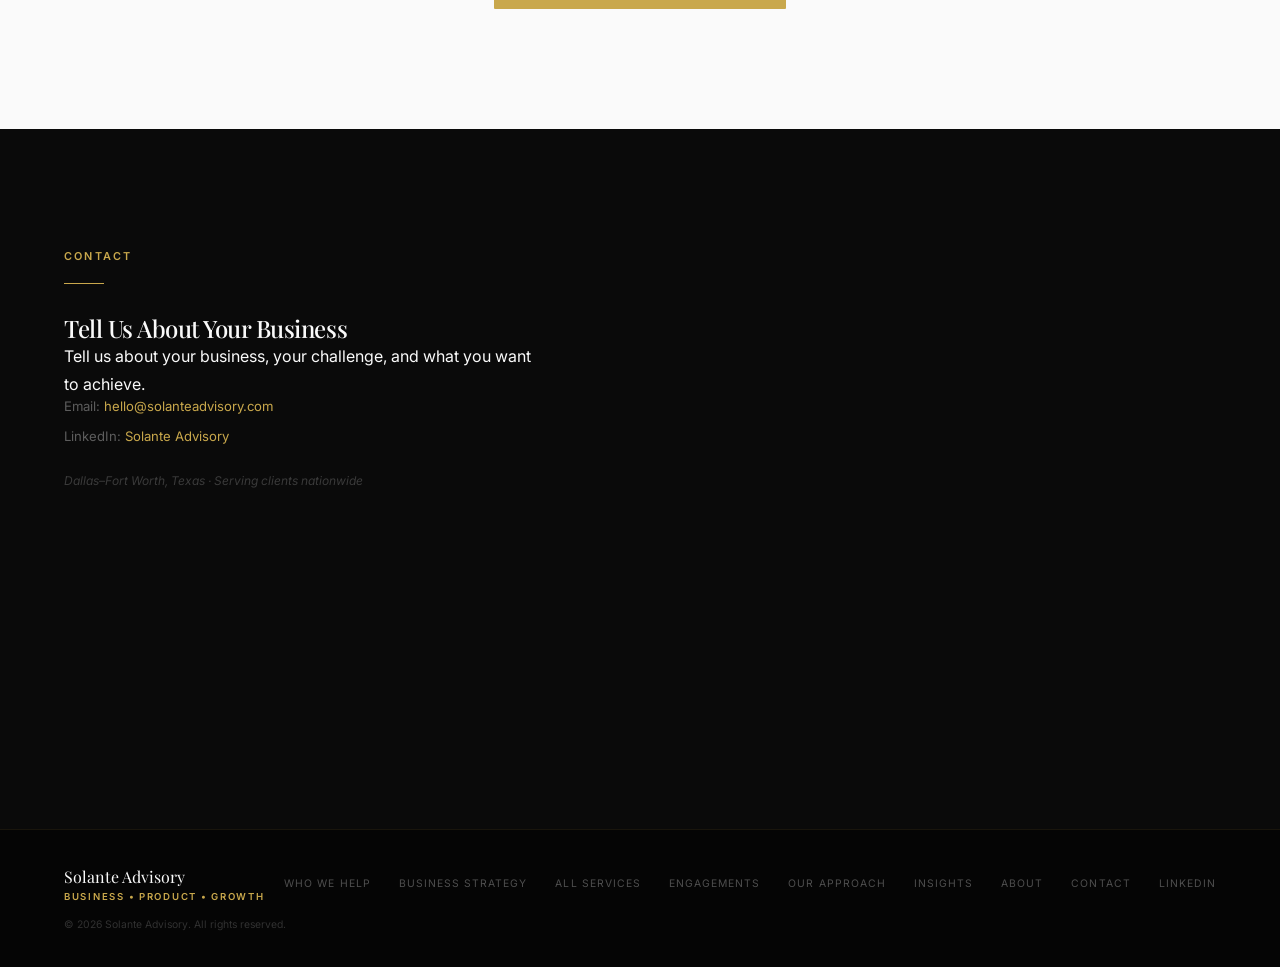
==== commit 9bb83d78: "Add files via upload" ====
--- a/index.html
+++ b/index.html
@@ -69,7 +69,7 @@
 </span>
 </a>
 </div>
-<div class="nav-links" id="navLinks"><a href="/who-we-help">Who We Help</a><div class="nav-item-dropdown"><a aria-haspopup="true" href="/#services">Services</a><div class="dropdown-menu"><span class="dropdown-heading">FOR BUSINESS OWNERS &amp; FOUNDERS</span><a href="/services/business-strategy">Small Business &amp; Founder Advisory</a><a href="/services/business-strategy#business-growth">Business Growth &amp; Expansion</a><span class="dropdown-heading dropdown-heading-second">FOR TECHNOLOGY &amp; ENTERPRISE TEAMS</span><a href="/services/product-strategy">Product Strategy</a><a href="/services/growth-strategy">Product Growth Strategy</a><a href="/services/ai-strategy">AI Strategy</a><a href="/services/fractional-product-leadership">Fractional Product Leadership</a><a href="/services/enterprise-transformation">Enterprise Transformation</a></div></div><a href="/methodology">Our Approach</a><a href="/engagements">Engagements</a><a href="/insights">Insights</a><a href="/#about">About</a><a class="nav-cta" data-ga="strategy_call" href="/#contact">Strategy Call</a></div>
+<div class="nav-links" id="navLinks"><a href="/who-we-help">Who We Help</a><div class="nav-item-dropdown"><a aria-controls="services-dropdown" aria-expanded="false" aria-haspopup="true" href="/#services">Services</a><div class="dropdown-menu" id="services-dropdown"><span class="dropdown-heading">FOR BUSINESS OWNERS &amp; FOUNDERS</span><a href="/services/business-strategy">Small Business &amp; Founder Advisory</a><a href="/services/business-strategy#business-growth">Growth &amp; Expansion Support</a><span class="dropdown-heading dropdown-heading-second">FOR TECHNOLOGY &amp; ENTERPRISE TEAMS</span><a href="/services/product-strategy">Product Strategy</a><a href="/services/growth-strategy">Product Growth Strategy</a><a href="/services/ai-strategy">AI Strategy</a><a href="/services/fractional-product-leadership">Fractional Product Leadership</a><a href="/services/enterprise-transformation">Enterprise Transformation</a></div></div><a href="/methodology">Our Approach</a><a href="/engagements">Engagements</a><a href="/insights">Insights</a><a href="/#about">About</a><a class="nav-cta" data-ga="strategy_call" href="/#contact">Strategy Call</a></div>
 <button aria-controls="navLinks" aria-expanded="false" aria-label="Toggle menu" class="hamburger" onclick="toggleNav()" type="button">
 <span></span><span></span><span></span>
 </button>
@@ -293,11 +293,11 @@
 <h3>Ongoing Strategic Advisory &amp; Leadership</h3>
 <p>Regular guidance for business decisions, growth priorities, or product leadership.</p>
 <p class="engagement-includes"><strong>You receive:</strong> regular advisory support, prioritization, and progress reviews.</p>
-<a href="/engagements#fractional">Explore Fractional Advisory →</a>
+<a href="/engagements#fractional">Explore Ongoing Advisory →</a>
 </article>
 <article class="engagement-option reveal">
 <span class="eyebrow">04 · Transform</span>
-<h3>Enterprise Transformation Engagement</h3>
+<h3>Transformation Engagement</h3>
 <p>Plan a major business, technology, or operating-model change.</p>
 <p class="engagement-includes"><strong>You receive:</strong> a scoped transformation roadmap, governance, and success measures.</p>
 <a href="/engagements#transformation">Explore Transformation →</a>
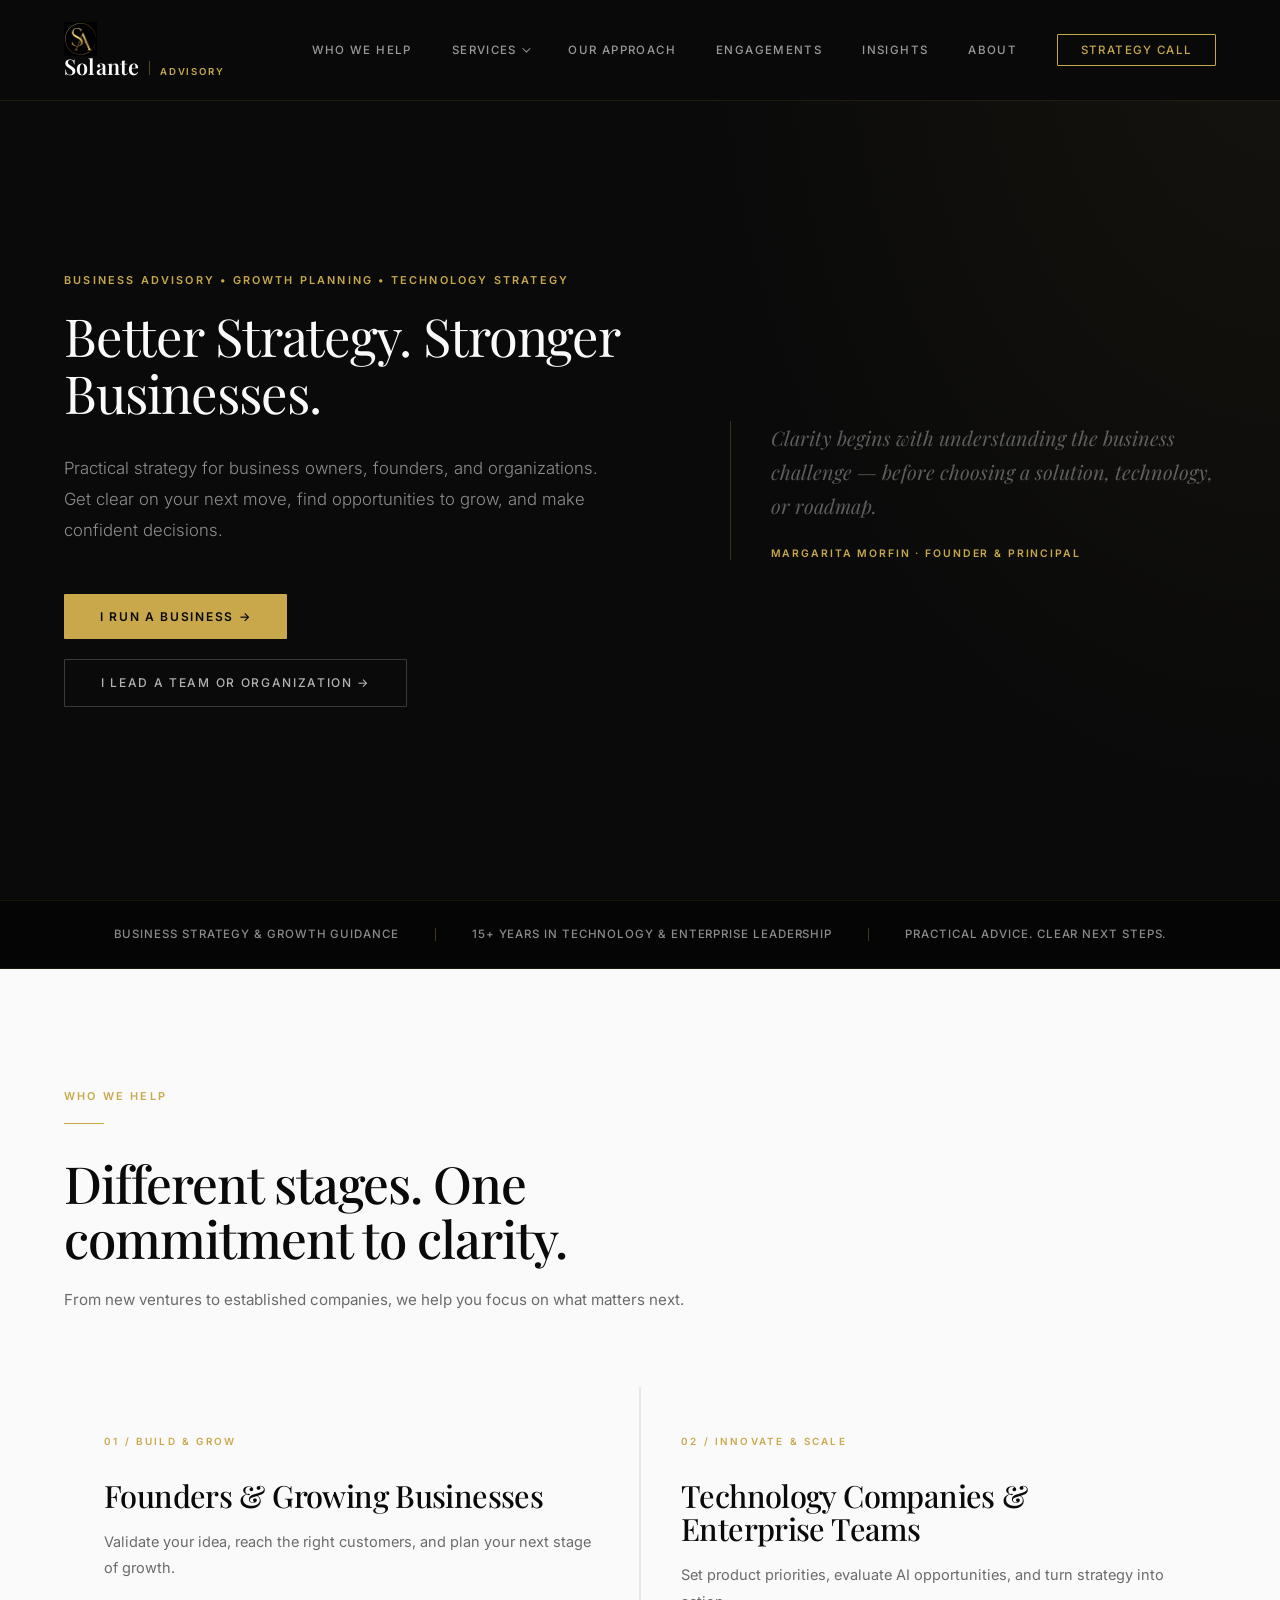
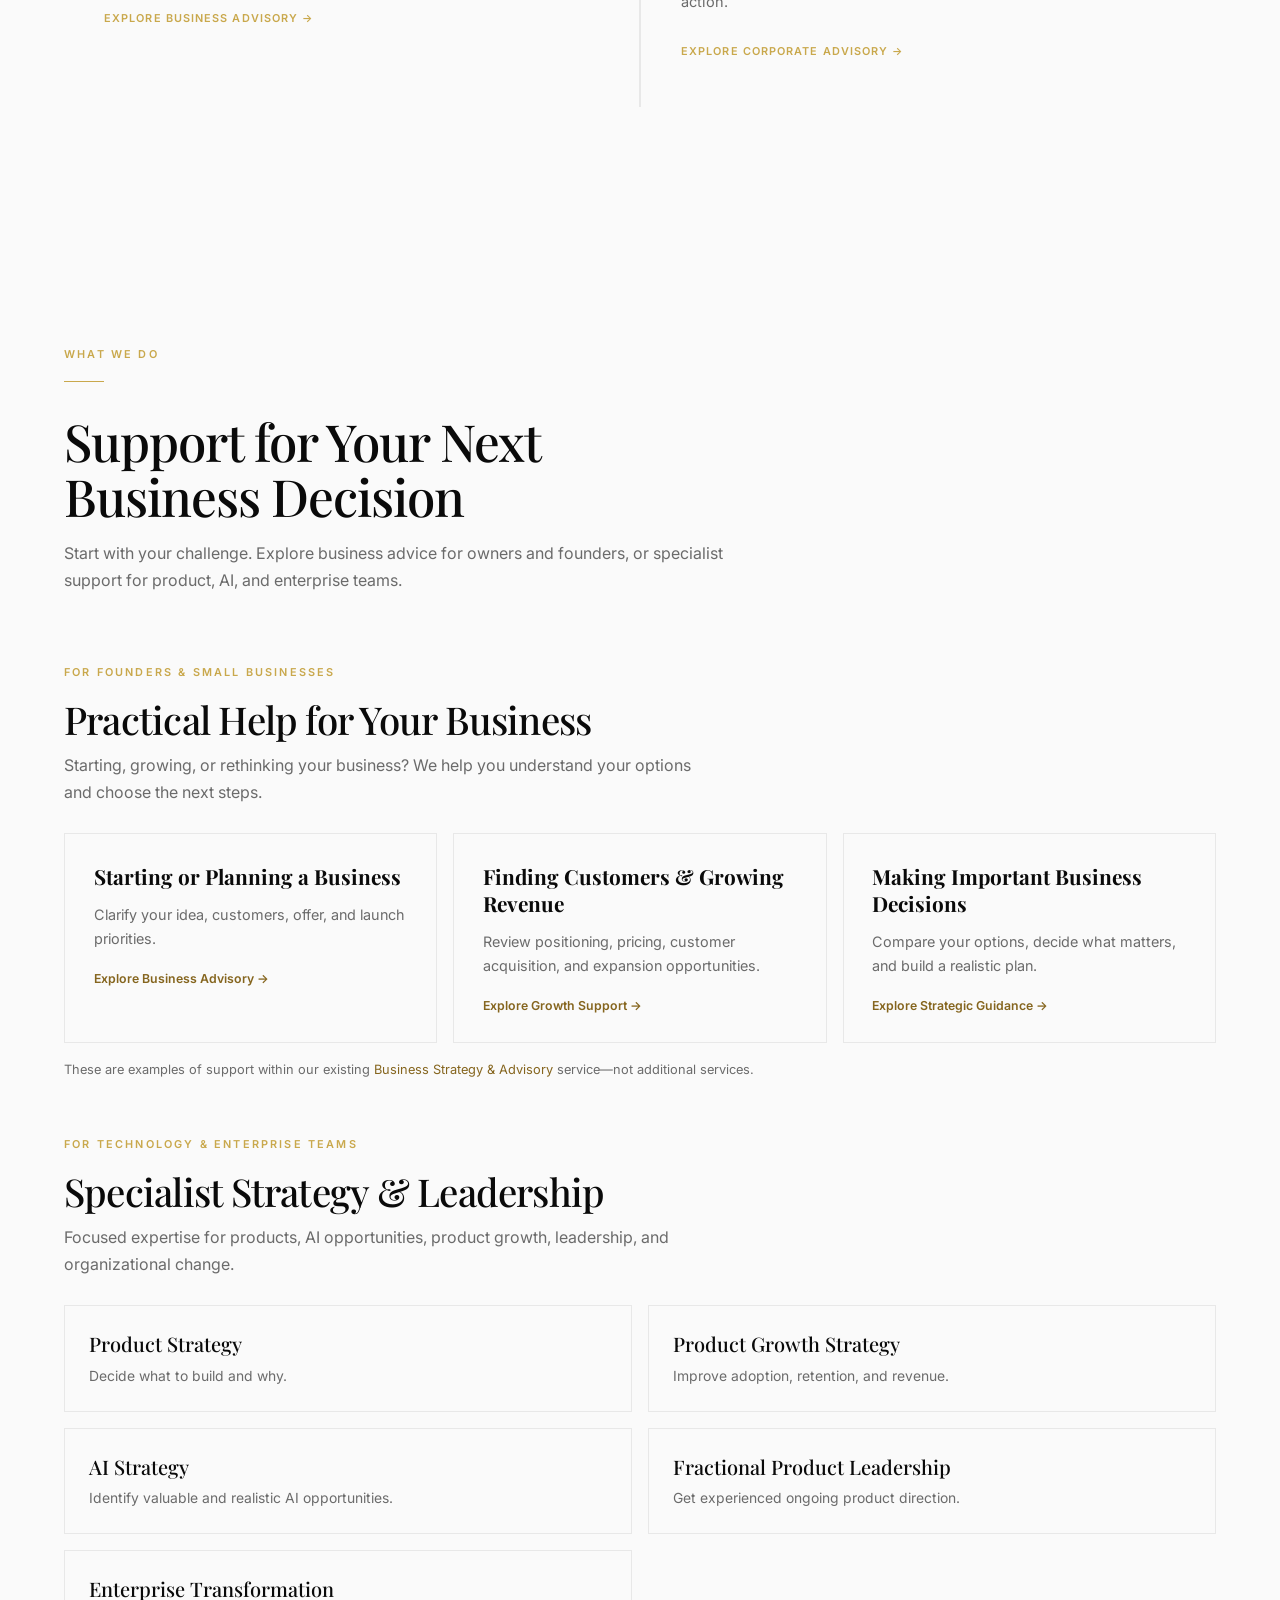
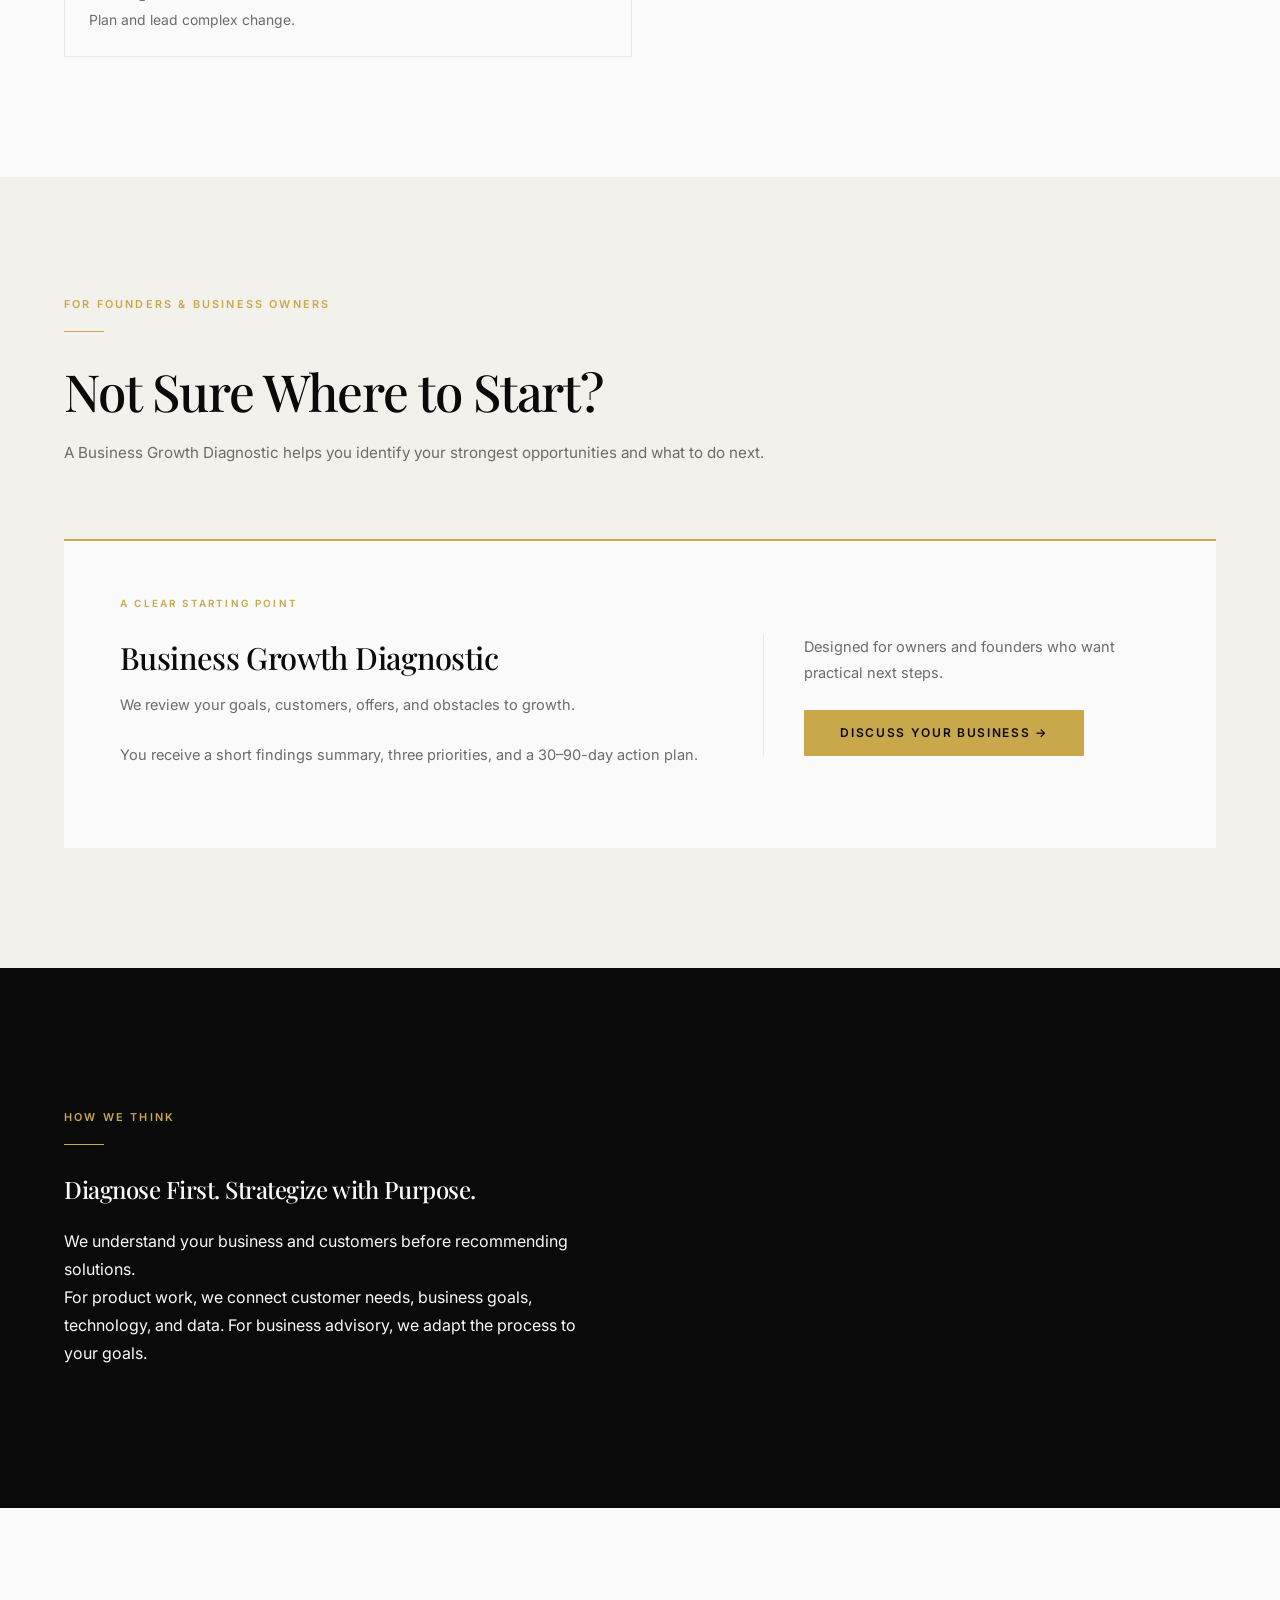
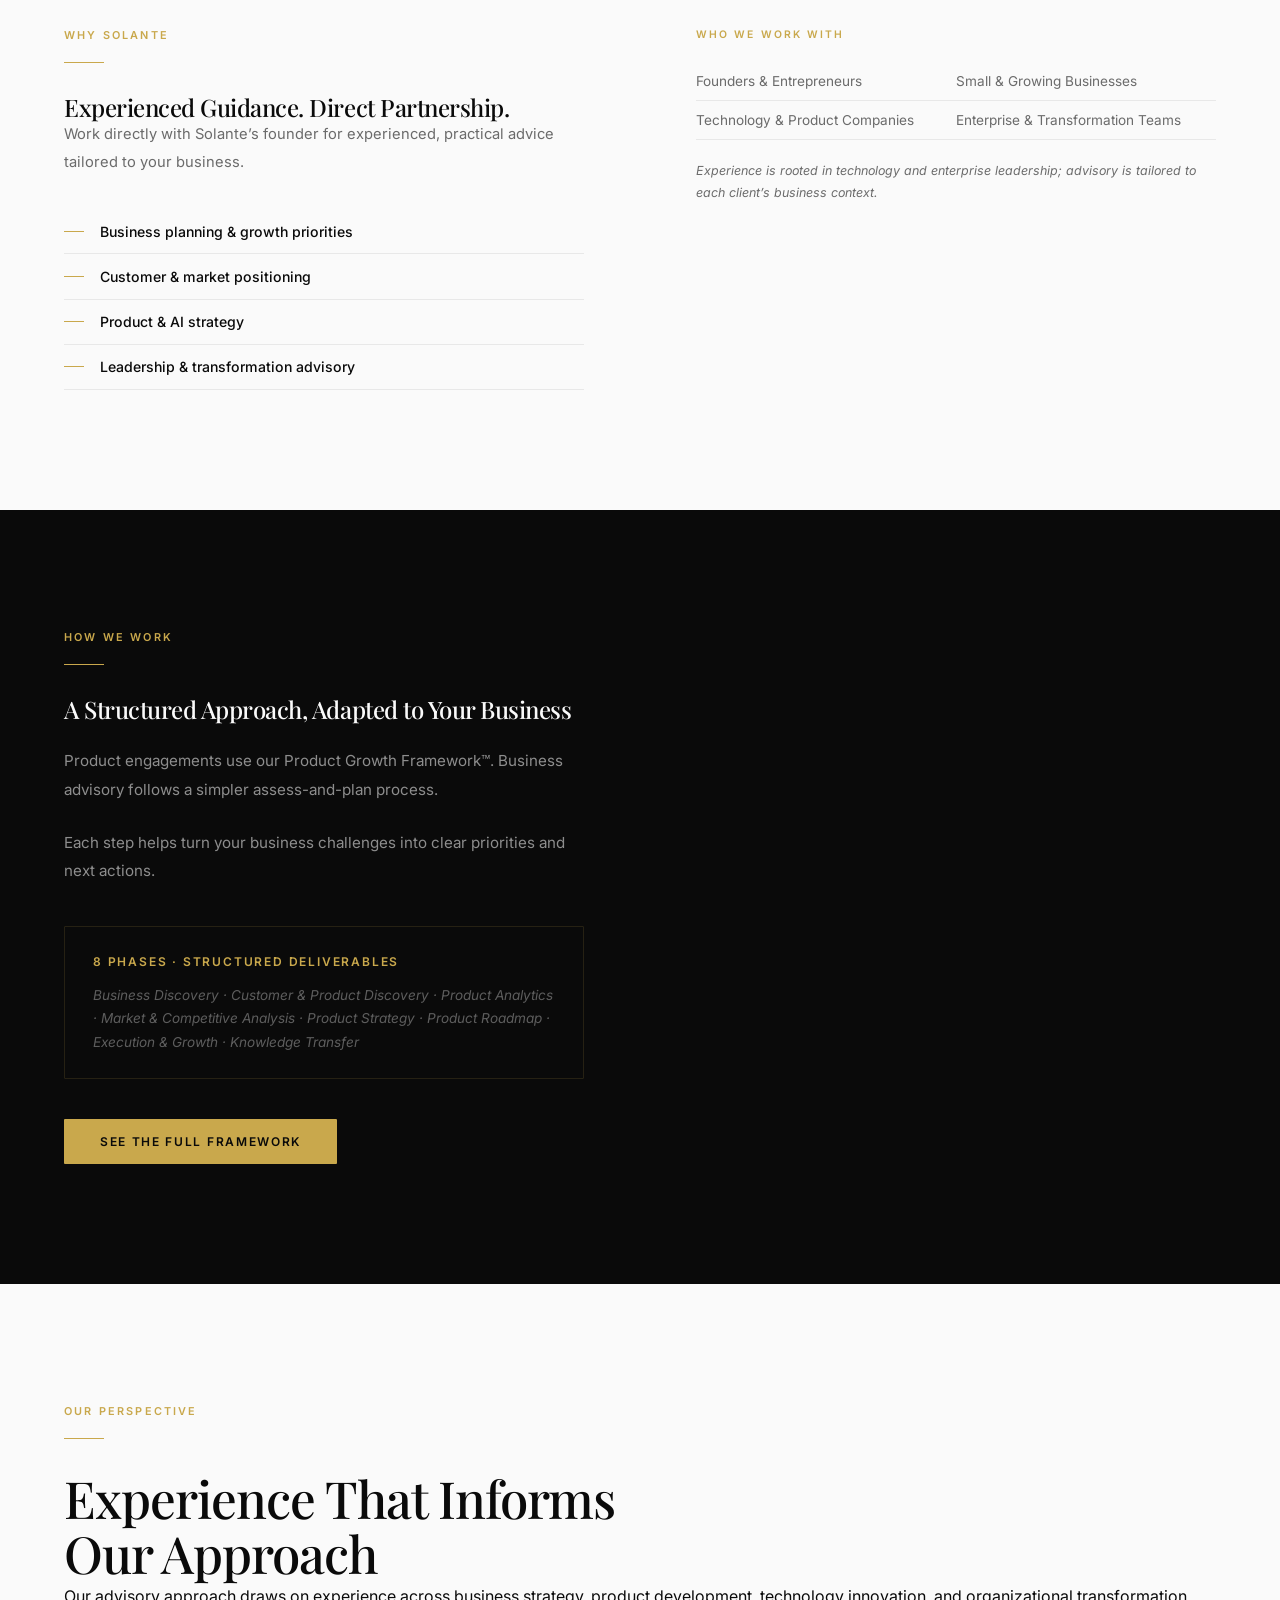
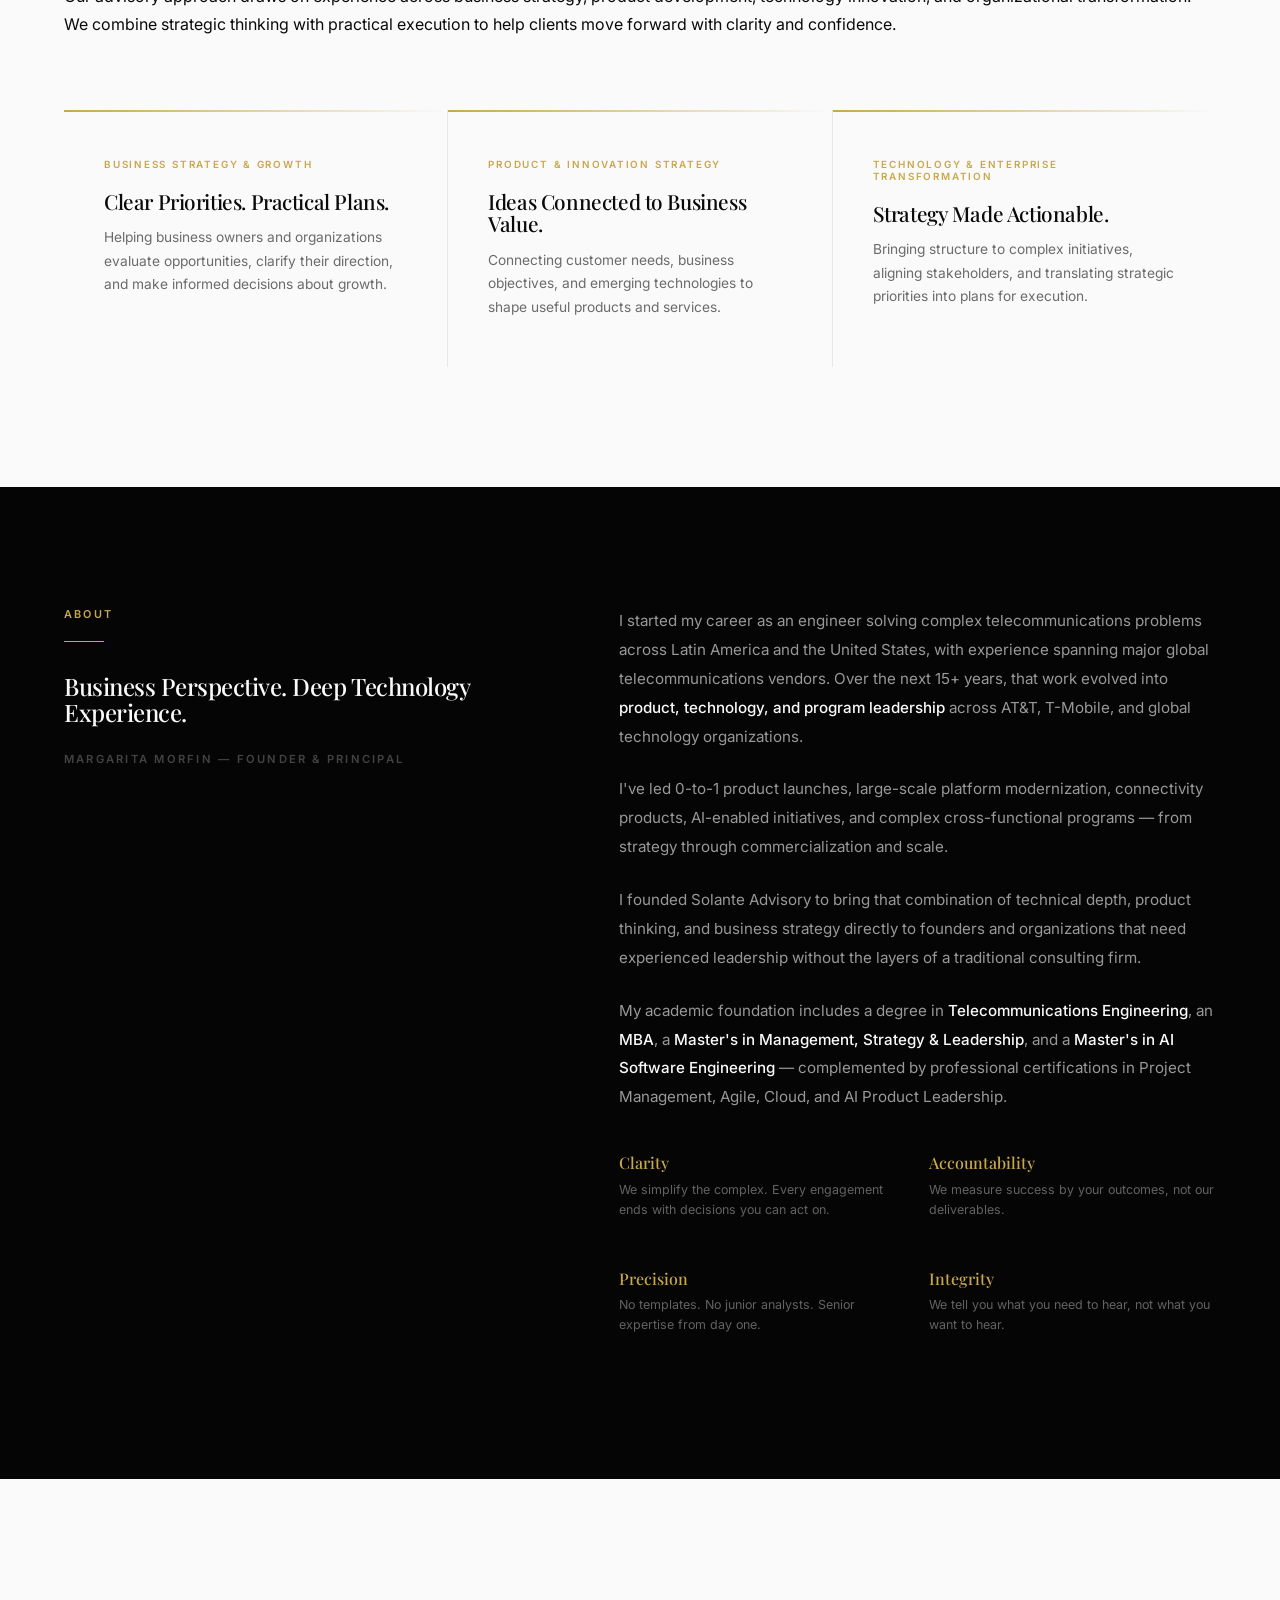
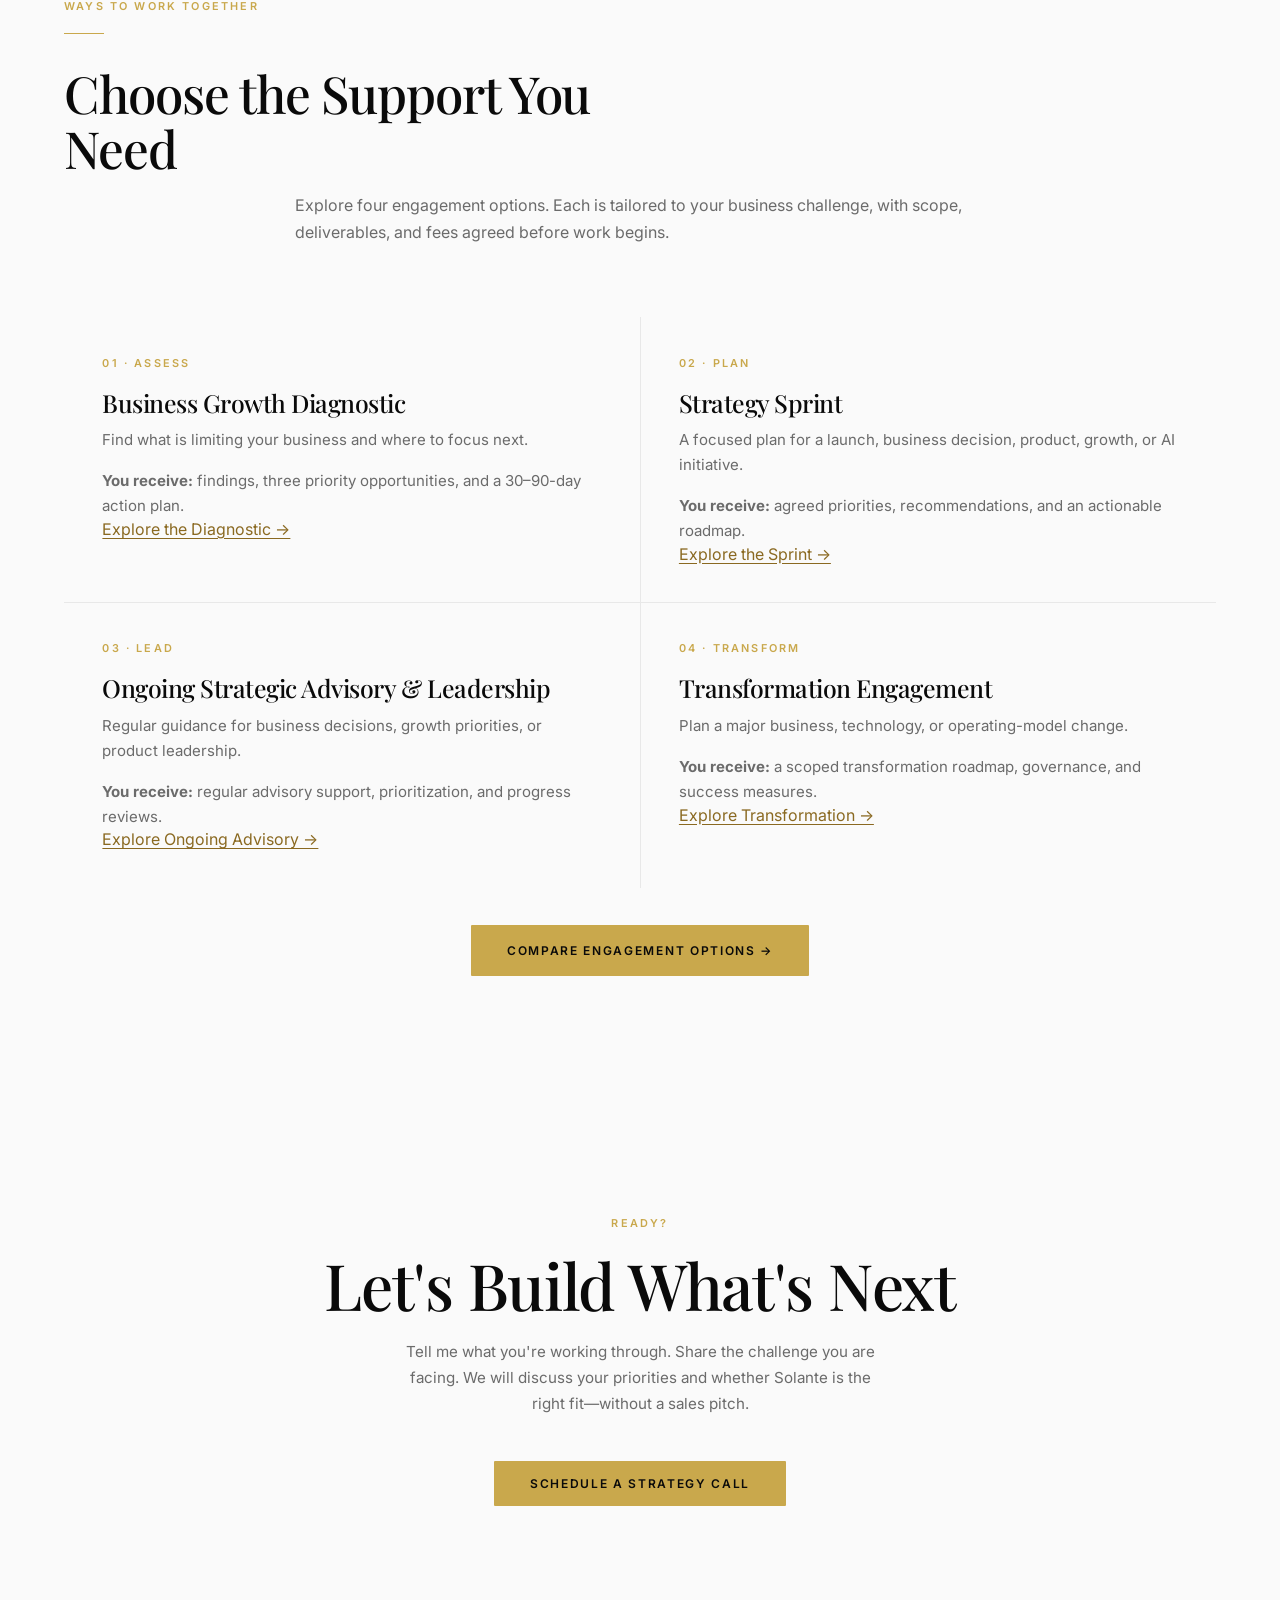
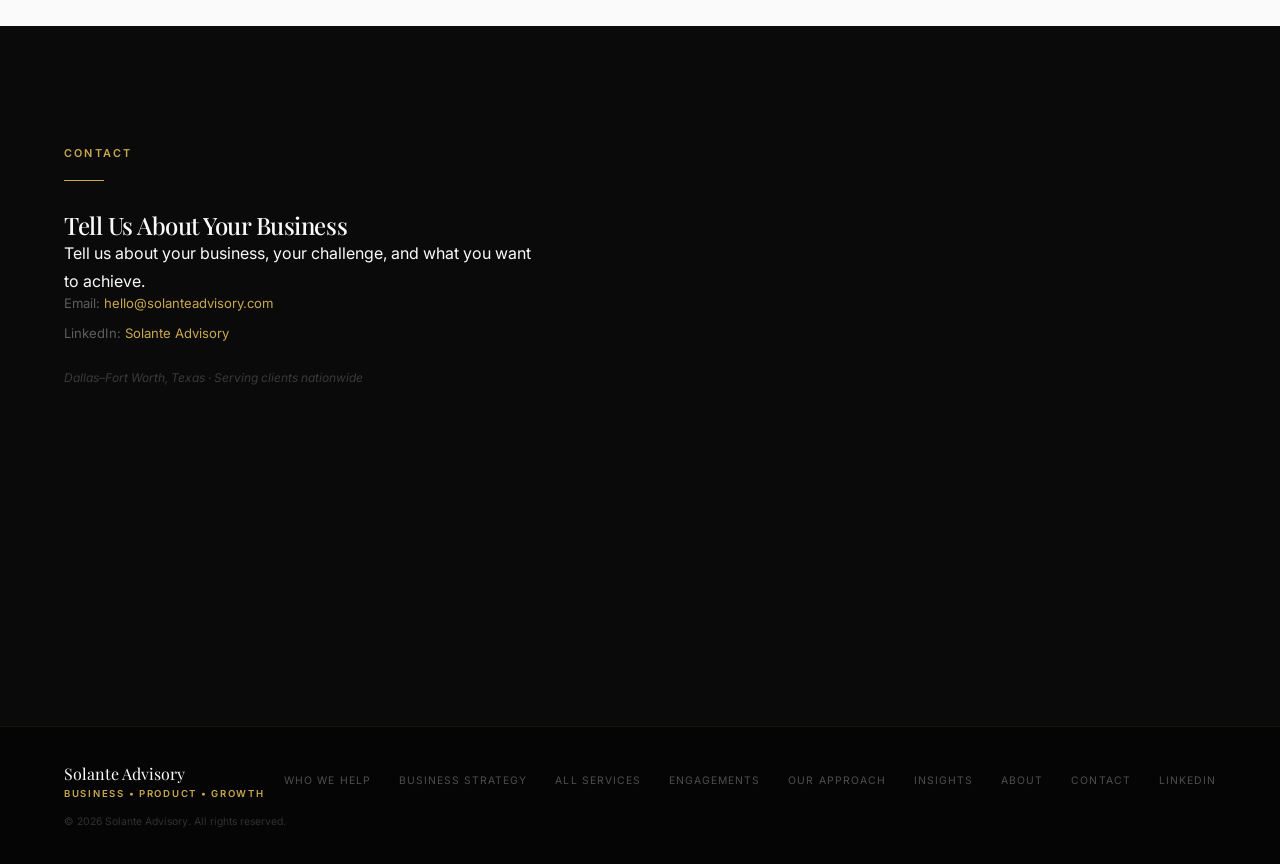
==== commit 45325766: "Add files via upload" ====
--- a/index.html
+++ b/index.html
@@ -204,29 +204,26 @@
 <!-- ENGAGEMENTS -->
 <section class="section" id="engagements">
 <div class="section-header reveal">
-<span class="eyebrow">Selected Impact</span>
-<span class="gold-rule"></span>
-<h2>Experience Behind the Advice</h2>
-<p style="font-size:.8rem;color:var(--gray);font-style:italic;margin-top:1rem">Representative outcomes from Margarita Morfin's product and technology leadership experience.</p>
+<span class="eyebrow">Our Perspective</span>
+<span class="gold-rule"></span>
+<h2>Experience That Informs Our Approach</h2>
+<p>Our advisory approach draws on experience across business strategy, product development, technology innovation, and organizational transformation. We combine strategic thinking with practical execution to help clients move forward with clarity and confidence.</p>
 </div>
 <div class="eng-grid">
 <div class="eng reveal">
-<span class="eng-cat">AI Product Strategy</span>
-<h3>AI-Enabled Product Roadmap</h3>
-<p>Defined an AI-first product roadmap that replaced manual decision-making workflows with intelligent automation — accelerating time-to-insight and enabling executive teams to act faster on critical signals.</p>
-<div class="eng-result">↑ 40% reduction in manual work · Accelerated decision cycles</div>
+<span class="eng-cat">Business Strategy &amp; Growth</span>
+<h3>Clear Priorities. Practical Plans.</h3>
+<p>Helping business owners and organizations evaluate opportunities, clarify their direction, and make informed decisions about growth.</p>
 </div>
 <div class="eng reveal reveal-delay-1">
-<span class="eng-cat">Enterprise Transformation</span>
-<h3>Cloud-Native Platform Modernization</h3>
-<p>Led the migration from legacy infrastructure to cloud-native architecture — improving scalability, resiliency, and service velocity at a scale most firms never attempt. From 200 to 10,000+ monthly deployments.</p>
-<div class="eng-result">↑ 50x deployment throughput · $2B+ in operational value</div>
+<span class="eng-cat">Product &amp; Innovation Strategy</span>
+<h3>Ideas Connected to Business Value.</h3>
+<p>Connecting customer needs, business objectives, and emerging technologies to shape useful products and services.</p>
 </div>
 <div class="eng reveal reveal-delay-2">
-<span class="eng-cat">Product Growth</span>
-<h3>0-to-1 Product Launch</h3>
-<p>Spearheaded the design and launch of first-of-kind programmable network services — creating an entirely new product category with no internal playbook, no market precedent, and enterprise customers who didn't know they needed it.</p>
-<div class="eng-result">↑ Commercial availability in 18 months · New revenue category</div>
+<span class="eng-cat">Technology &amp; Enterprise Transformation</span>
+<h3>Strategy Made Actionable.</h3>
+<p>Bringing structure to complex initiatives, aligning stakeholders, and translating strategic priorities into plans for execution.</p>
 </div>
 </div>
 </section>
